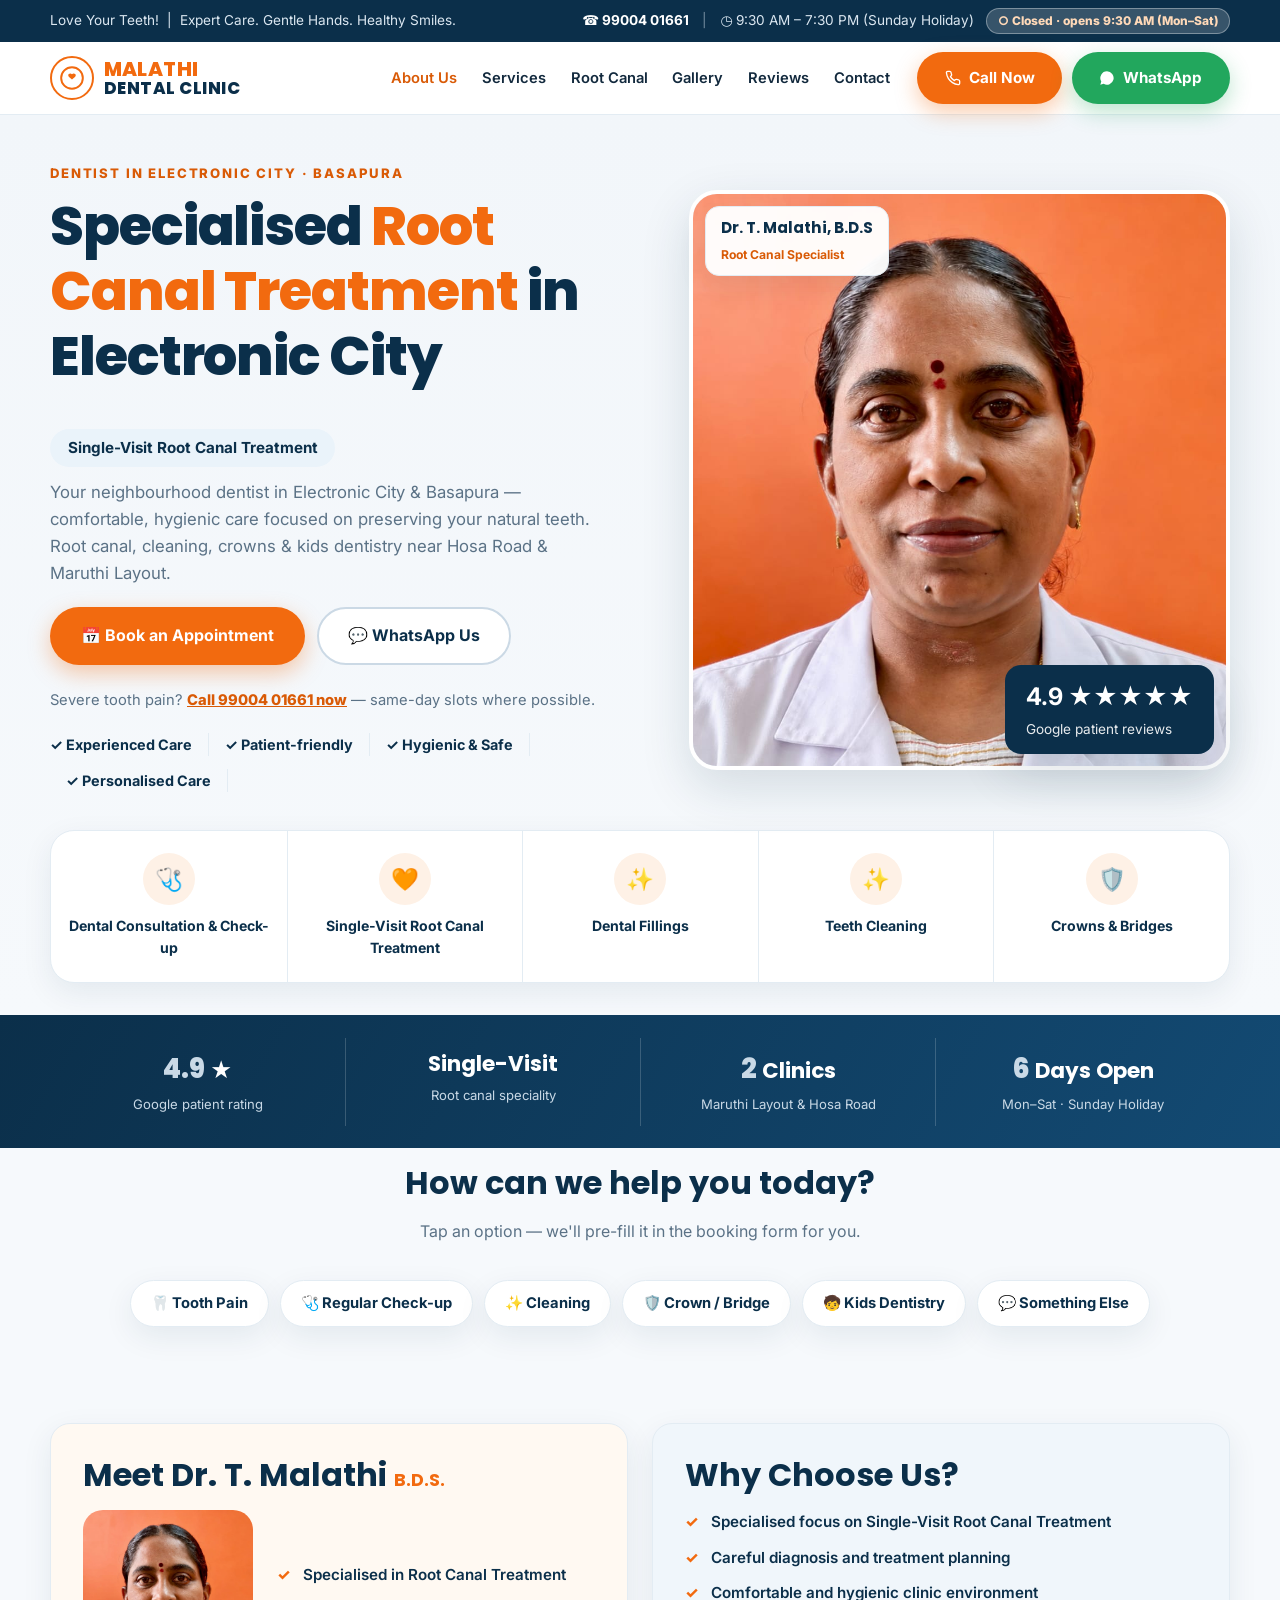
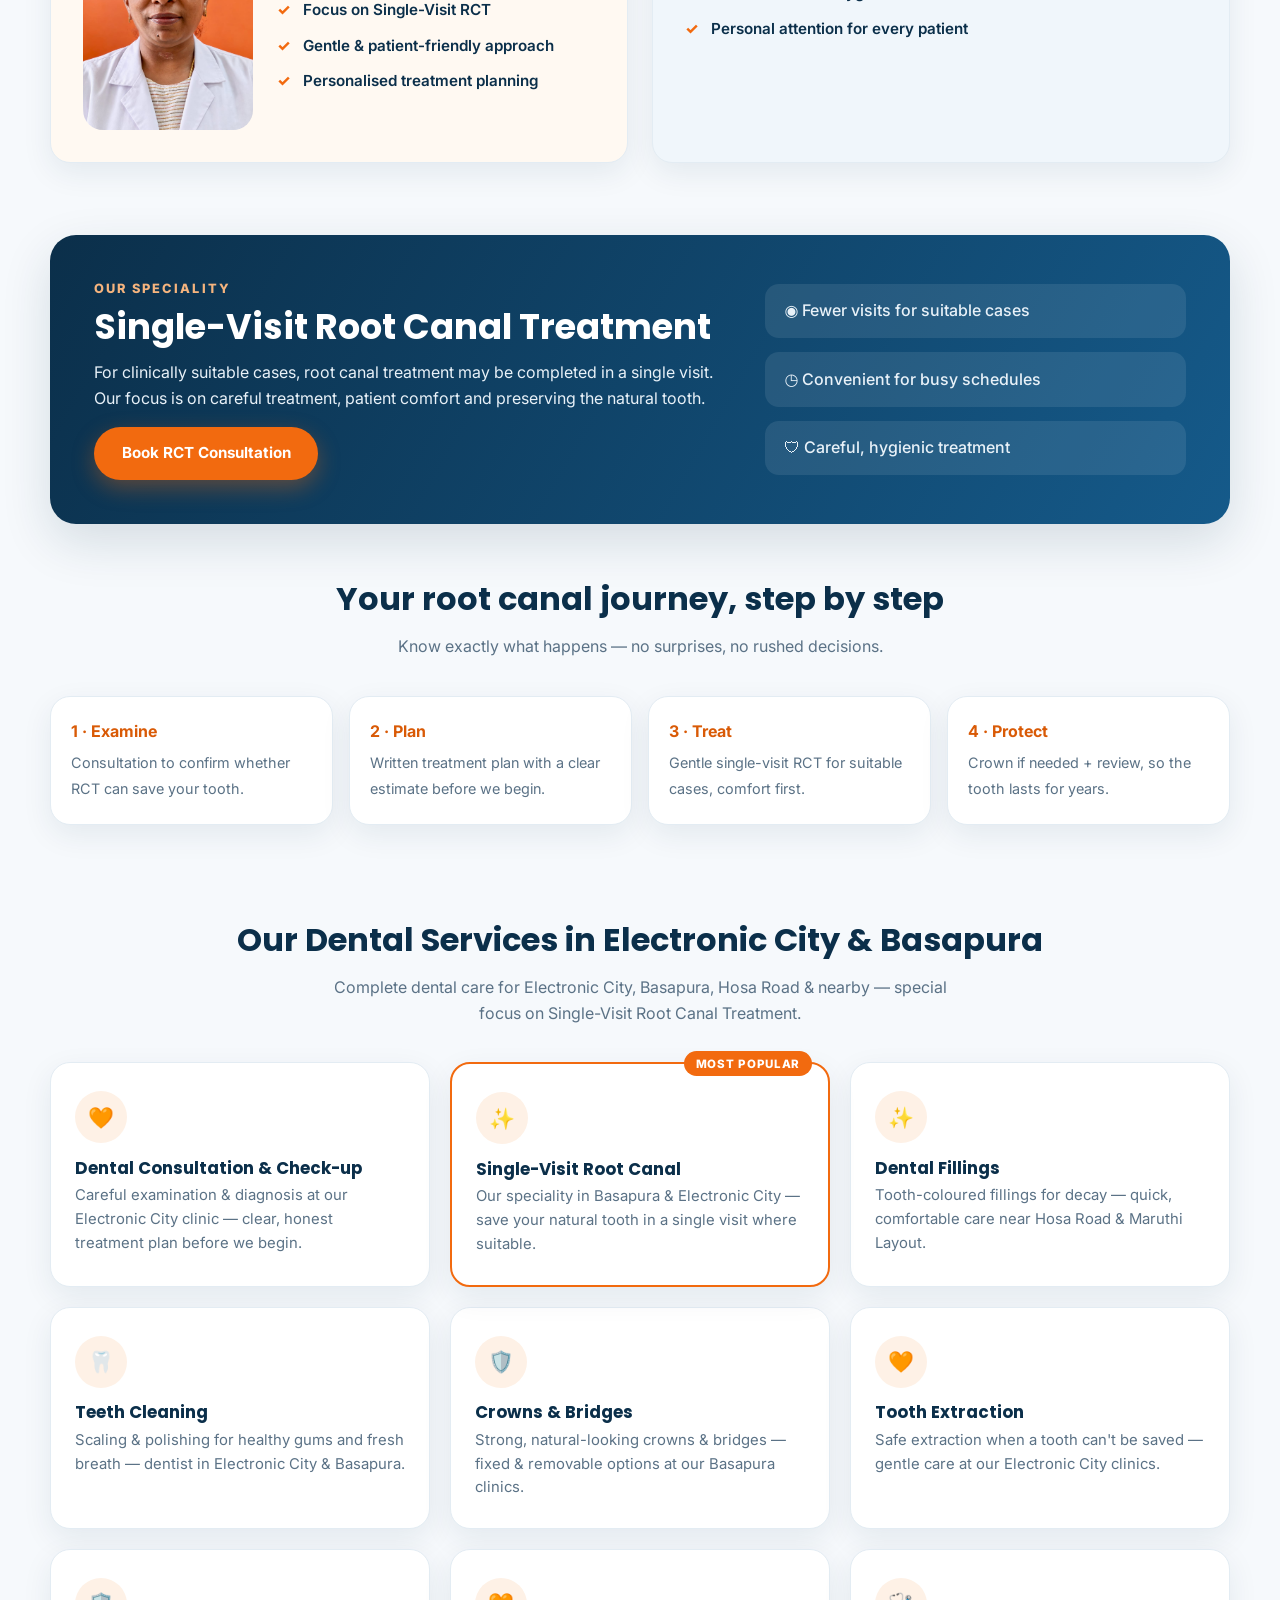
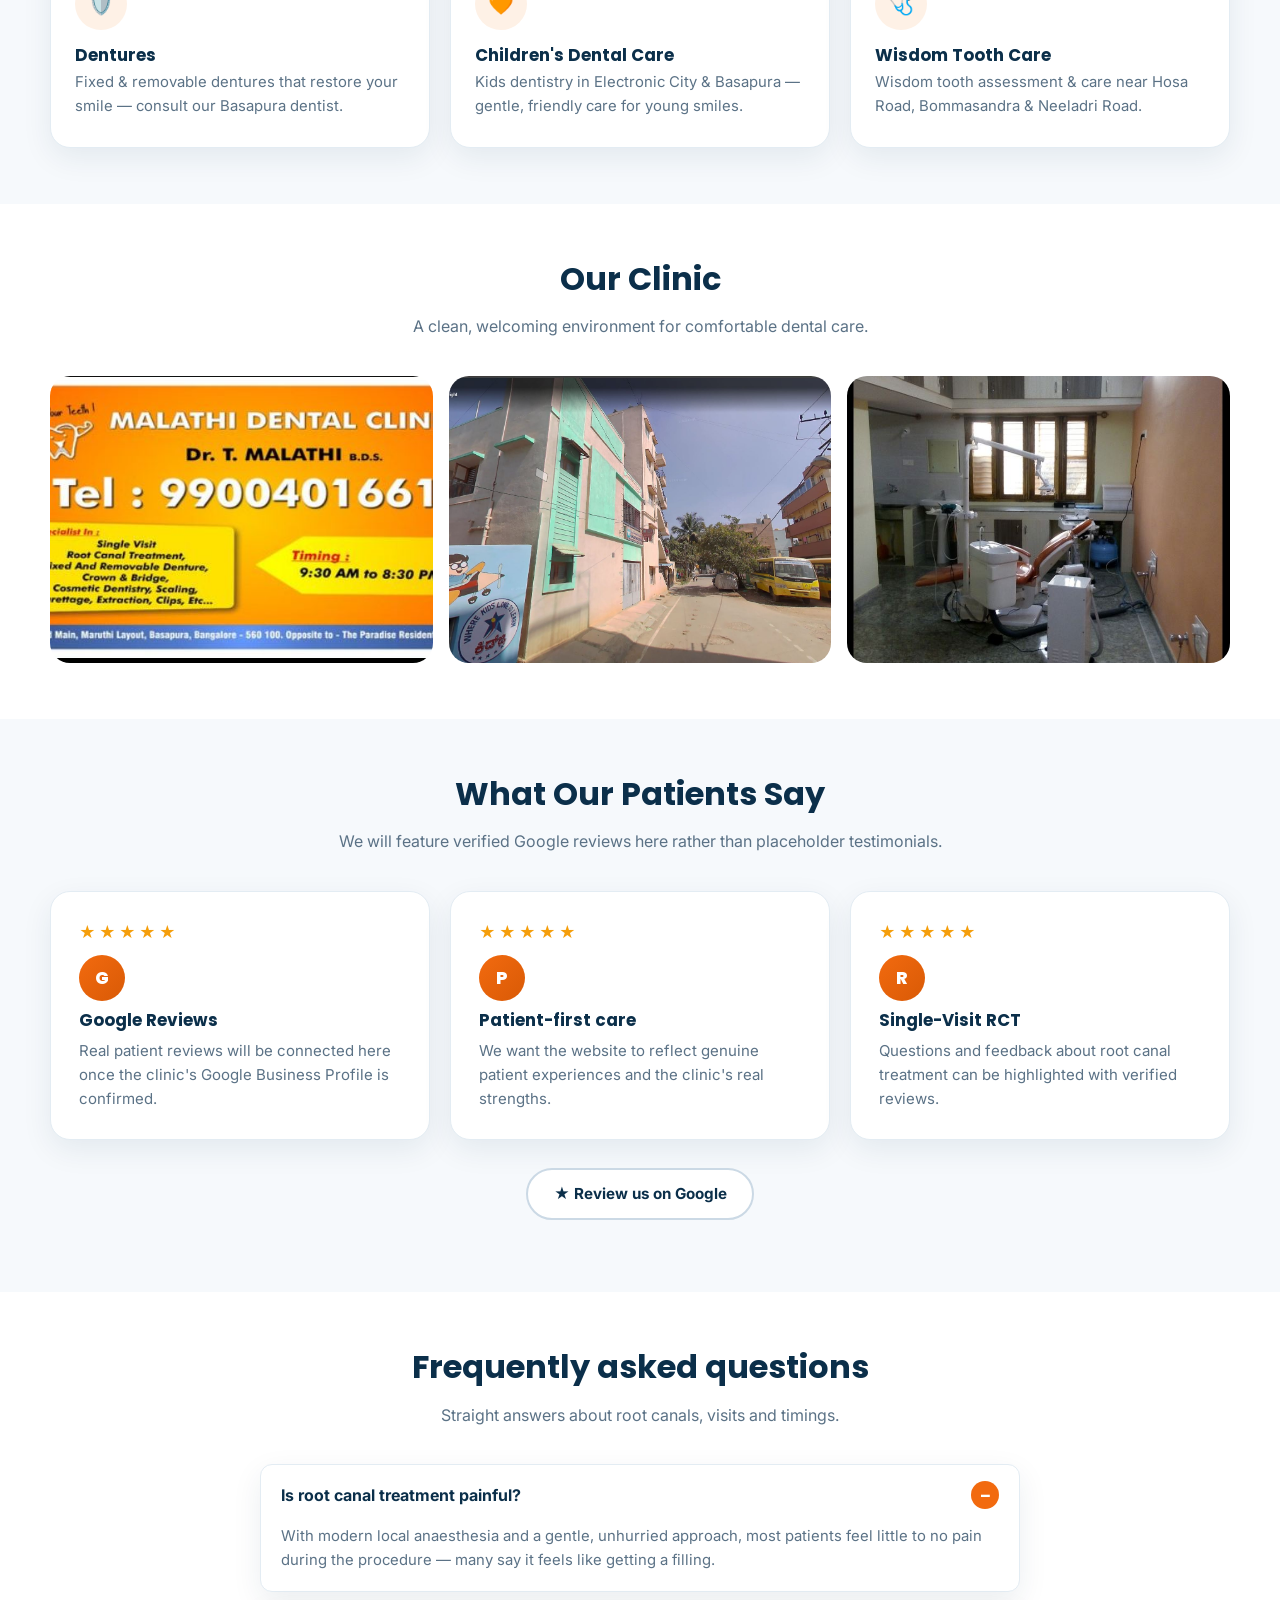
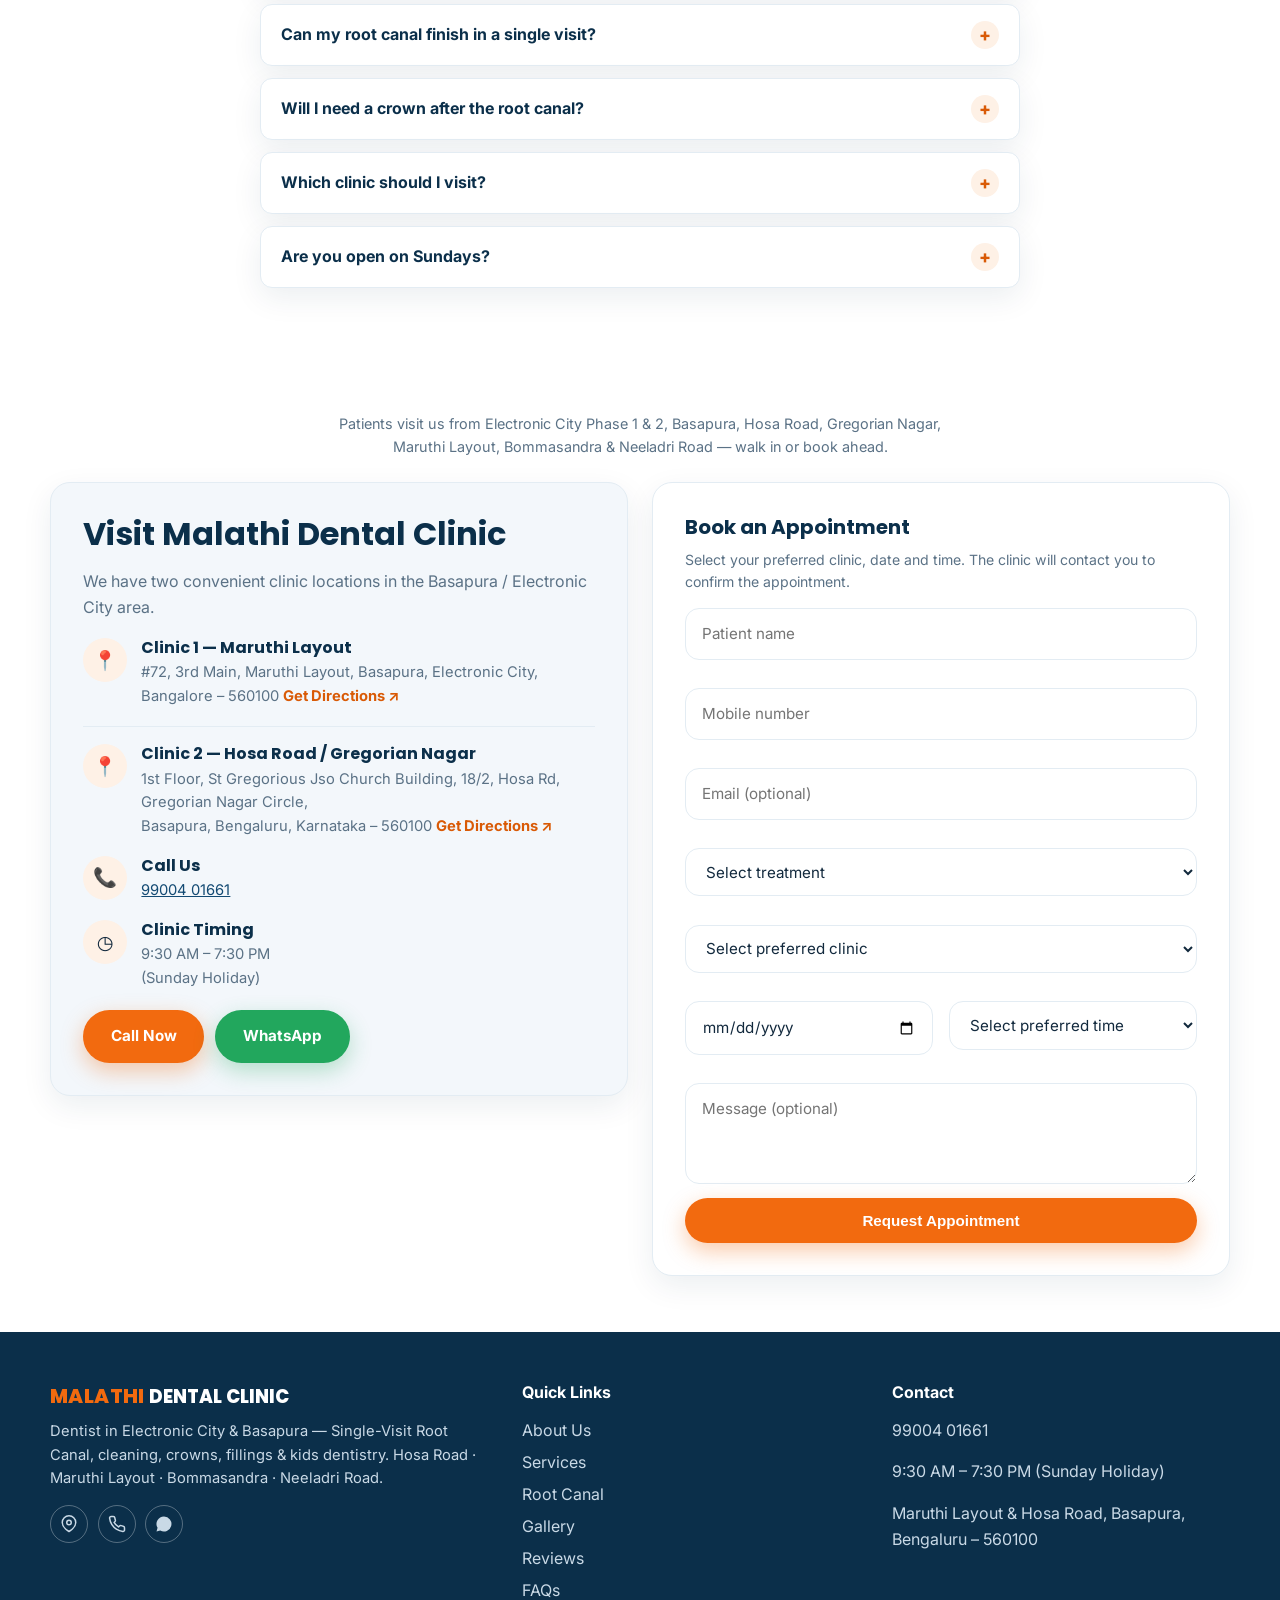
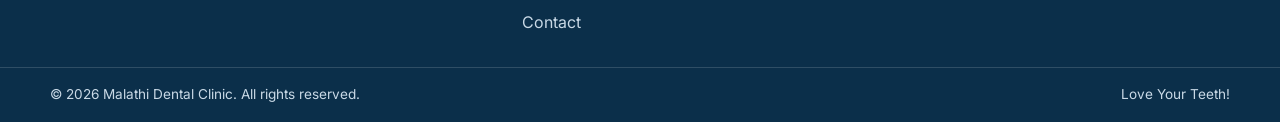
==== index.html @ 27dc2abc "Sitemap fix" ====
<!DOCTYPE html>
<html lang="en">
<head>
  <meta charset="UTF-8" />
  <meta name="viewport" content="width=device-width, initial-scale=1.0, maximum-scale=1.0, user-scalable=no" />
  <!-- ============================================================
    MALATHI DENTAL CLINIC — Electronic City / Basapura, Bengaluru
    Single-page static site. Opens directly in browser, no server.
    Phone / WhatsApp are set ONCE in script.js (top constants).
  ============================================================= -->
  <meta name="description" content="Malathi Dental Clinic — Dentist in Electronic City & Basapura, Bengaluru. Specialised Single-Visit Root Canal Treatment, teeth cleaning, crowns, fillings & kids dentistry at Maruthi Layout & Hosa Road. Call 99004 01661." />
  <meta name="theme-color" content="#0b2f4a" />
  <link rel="canonical" href="https://www.malathidental.com/" />
  <!-- Social preview (used when the link is shared on WhatsApp / Google) -->
  <meta property="og:type" content="website" />
  <meta property="og:title" content="Malathi Dental Clinic — Dentist in Electronic City, Basapura | Single-Visit Root Canal" />
  <meta property="og:description" content="Dentist in Electronic City & Basapura — Single-Visit Root Canal Treatment by Dr. T. Malathi. Teeth cleaning, crowns, fillings, kids dentistry. Call 99004 01661." />
  <meta property="og:url" content="https://www.malathidental.com/" />
  <!-- Link preview image (WhatsApp / Google): Dr. Malathi's photo -->
  <meta property="og:image" content="https://www.malathidental.com/images/doctor.jpg" />
  <meta property="og:image:width" content="962" />
  <meta property="og:image:height" content="1302" />
  <meta property="og:image:alt" content="Dr. T. Malathi, B.D.S — Malathi Dental Clinic" />
  <meta name="twitter:card" content="summary_large_image" />
  <meta name="twitter:image" content="https://www.malathidental.com/images/doctor.jpg" />
  <!-- Local SEO: helps Google show phone, hours & addresses in search -->
  <script type="application/ld+json">
  {
    "@context": "https://schema.org",
    "@type": "Dentist",
    "name": "Malathi Dental Clinic",
    "description": "Dentist in Electronic City & Basapura — Specialised Single-Visit Root Canal Treatment, teeth cleaning, crowns, fillings and kids dentistry.",
    "url": "https://www.malathidental.com/",
    "telephone": "+919900401661",
    "priceRange": "₹₹",
    "areaServed": ["Electronic City", "Basapura", "Hosa Road", "Maruthi Layout", "Gregorian Nagar", "Bommasandra", "Neeladri Road", "Electronic City Phase 1", "Electronic City Phase 2"],
    "address": [
      { "@type": "PostalAddress", "streetAddress": "#72, 3rd Main, Maruthi Layout, Basapura, Electronic City", "addressLocality": "Bangalore", "postalCode": "560100", "addressCountry": "IN" },
      { "@type": "PostalAddress", "streetAddress": "1st Floor, St Gregorious Jso Church Building, 18/2, Hosa Rd, Gregorian Nagar Circle, Basapura", "addressLocality": "Bengaluru", "postalCode": "560100", "addressCountry": "IN" }
    ],
    "openingHoursSpecification": {
      "@type": "OpeningHoursSpecification",
      "dayOfWeek": ["Monday", "Tuesday", "Wednesday", "Thursday", "Friday", "Saturday"],
      "opens": "09:30",
      "closes": "19:30"
    }
  }
  </script>
  <!-- FAQ schema: helps these answers appear in Google search results -->
  <script type="application/ld+json">
  {
    "@context": "https://schema.org",
    "@type": "FAQPage",
    "mainEntity": [
      { "@type": "Question", "name": "Is root canal treatment painful?", "acceptedAnswer": { "@type": "Answer", "text": "With modern local anaesthesia and a gentle approach, most patients report little to no pain during the procedure. The clinic focuses on comfort-first, single-visit treatment for suitable cases." } },
      { "@type": "Question", "name": "Can my root canal finish in a single visit?", "acceptedAnswer": { "@type": "Answer", "text": "For clinically suitable cases, yes. After an X-ray and examination, Dr. Malathi will confirm whether your tooth qualifies for single-visit treatment." } },
      { "@type": "Question", "name": "What are the clinic timings?", "acceptedAnswer": { "@type": "Answer", "text": "Open Monday to Saturday, 9:30 AM to 7:30 PM. Sunday is a holiday." } },
      { "@type": "Question", "name": "Which clinic should I visit?", "acceptedAnswer": { "@type": "Answer", "text": "Either location — Clinic 1 (Maruthi Layout) or Clinic 2 (Hosa Road / Gregorian Nagar), Basapura, Bengaluru. Choose your preferred clinic while booking." } }
    ]
  }
  </script>
  <title>Malathi Dental Clinic — Dentist in Electronic City, Basapura | Root Canal Specialist</title>

  <link rel="preconnect" href="https://fonts.googleapis.com" />
  <link rel="preconnect" href="https://fonts.gstatic.com" crossorigin />
  <link href="https://fonts.googleapis.com/css2?family=Inter:wght@400;500;600;700;800&family=Poppins:wght@500;600;700;800&display=swap" rel="stylesheet" />

  <link rel="stylesheet" href="styles.css" />
  <link rel="icon" href="data:image/svg+xml,%3Csvg xmlns='http://www.w3.org/2000/svg' viewBox='0 0 24 24' fill='%23f97316'%3E%3Cpath d='M12 2C7 2 4 5.5 4 10c0 3 1.5 4.5 2.5 7 .6 1.6 1 4.5 2.5 4.5 1.8 0 1-4 3-4s1.2 4 3 4c1.5 0 1.9-2.9 2.5-4.5 1-2.5 2.5-4 2.5-7 0-4.5-3-8-8-8z'/%3E%3C/svg%3E" />
</head>
<body>
  <a class="skip-link" href="#main">Skip to main content</a>

  <!-- ==================== TOP UTILITY BAR ==================== -->
  <!-- Matches screenshot: tagline left, phone + timings right -->
  <div class="topbar">
    <div class="container topbar-inner">
      <p class="topbar-left">Love Your Teeth! &nbsp;|&nbsp; Expert Care. Gentle Hands. Healthy Smiles.</p>
      <p class="topbar-right">
        <a href="tel:+919900401661" data-call-link class="topbar-link" aria-label="Call Malathi Dental Clinic">
          ☎ <span data-phone-label>99004 01661</span>
        </a>
        <span class="topbar-sep" aria-hidden="true">|</span>
        <span>◷ 9:30 AM – 7:30 PM (Sunday Holiday)</span>
        <span class="open-badge" id="open-badge" role="status">Checking hours…</span>
      </p>
    </div>
  </div>

  <!-- ==================== STICKY HEADER ==================== -->
  <header class="site-header" id="site-header">
    <div class="container header-inner">
      <a href="#home" class="logo" aria-label="Malathi Dental Clinic — Home">
        <span class="logo-icon" aria-hidden="true">
          <svg viewBox="0 0 24 24" width="26" height="26" fill="none" stroke="currentColor" stroke-width="1.8"><circle cx="12" cy="12" r="10"/><path d="M12 8.5c-1.2-1.4-3.5-.6-3.5 1 0 1.5 2.3 3 3.5 3.8 1.2-.8 3.5-2.3 3.5-3.8 0-1.6-2.3-2.4-3.5-1z" fill="currentColor" stroke="none"/></svg>
        </span>
        <span class="logo-text"><span class="logo-orange">MALATHI</span><span class="logo-navy">DENTAL CLINIC</span></span>
      </a>

      <nav class="main-nav" id="main-nav" aria-label="Primary navigation">
        <ul>
          <li><a href="#about" class="nav-link">About Us</a></li>
          <li><a href="#services" class="nav-link">Services</a></li>
          <li><a href="#root-canal" class="nav-link">Root Canal</a></li>
          <li><a href="#gallery" class="nav-link">Gallery</a></li>
          <li><a href="#reviews" class="nav-link">Reviews</a></li>
          <li><a href="#contact" class="nav-link">Contact</a></li>
        </ul>
      </nav>

      <div class="header-actions">
        <a href="tel:+919900401661" class="btn btn-call-now" data-call-link aria-label="Call the clinic now">
          <svg viewBox="0 0 24 24" width="16" height="16" fill="none" stroke="currentColor" stroke-width="2" stroke-linecap="round" stroke-linejoin="round" aria-hidden="true"><path d="M22 16.92v3a2 2 0 0 1-2.18 2 19.79 19.79 0 0 1-8.63-3.07 19.5 19.5 0 0 1-6-6 19.79 19.79 0 0 1-3.07-8.67A2 2 0 0 1 4.11 2h3a2 2 0 0 1 2 1.72c.13.96.36 1.9.7 2.81a2 2 0 0 1-.45 2.11L8.09 9.91a16 16 0 0 0 6 6l1.27-1.27a2 2 0 0 1 2.11-.45c.91.34 1.85.57 2.81.7A2 2 0 0 1 22 16.92z"/></svg>
          Call Now
        </a>
        <a href="https://wa.me/919900401661?text=Hi%2C%20I%27d%20like%20to%20book%20an%20appointment" class="btn btn-whatsapp" data-whatsapp-link target="_blank" rel="noopener" aria-label="Chat on WhatsApp">
          <svg viewBox="0 0 24 24" width="16" height="16" fill="currentColor" aria-hidden="true"><path d="M12 2a10 10 0 0 0-8.6 15.1L2 22l5-1.3A10 10 0 1 0 12 2z"/></svg>
          WhatsApp
        </a>
        <button class="nav-toggle" id="nav-toggle" aria-label="Open menu" aria-expanded="false" aria-controls="main-nav">
          <span></span><span></span><span></span>
        </button>
      </div>
    </div>
  </header>

  <main id="main">
    <!-- HERO ==================== -->
    <section class="hero" id="home" aria-label="Malathi Dental Clinic introduction">
      <div class="container hero-grid">
        <div class="hero-copy">
          <p class="eyebrow">DENTIST IN ELECTRONIC CITY · BASAPURA</p>
          <h1>Specialised <span class="hl-orange">Root Canal Treatment</span> in Electronic City</h1>
          <p class="pill">Single-Visit Root Canal Treatment</p>
          <p class="lead">Your neighbourhood dentist in Electronic City & Basapura — comfortable, hygienic care focused on preserving your natural teeth. Root canal, cleaning, crowns & kids dentistry near Hosa Road & Maruthi Layout.</p>
          <div class="hero-cta">
            <a href="#contact" class="btn btn-primary btn-lg">📅 Book an Appointment</a>
            <a href="https://wa.me/919900401661?text=Hi%2C%20I%27d%20like%20to%20book%20an%20appointment" class="btn btn-outline btn-lg" data-whatsapp-link target="_blank" rel="noopener">💬 WhatsApp Us</a>
          </div>
          <p class="urgent-call">Severe tooth pain? <a href="tel:+919900401661" data-call-link>Call <span data-phone-label>99004 01661</span> now</a> — same-day slots where possible.</p>
          <ul class="hero-trust" aria-label="Clinic highlights">
            <li>✓ Experienced Care</li>
            <li>✓ Patient-friendly</li>
            <li>✓ Hygienic &amp; Safe</li>
            <li>✓ Personalised Care</li>
          </ul>
        </div>
        <div class="hero-media">
          <!-- DOCTOR PHOTO: save the photo as images/doctor.jpg (exact name).
               If the file is missing, the clinic board graphic loads instead,
               so the page never shows a broken image. -->
          <img class="doctor-photo" src="images/doctor.jpg" onerror="this.onerror=null;this.src='images/hero-board.svg'" alt="Dr. T. Malathi, B.D.S — Root Canal Specialist at Malathi Dental Clinic" width="640" height="800" loading="eager" fetchpriority="high" />
          <div class="doctor-badge"><strong>Dr. T. Malathi, B.D.S</strong><span>Root Canal Specialist</span></div>
          <div class="rating-badge" aria-label="Rated 4.9 out of 5 from Google patient reviews">
            <strong>4.9 ★★★★★</strong><span>Google patient reviews</span>
          </div>
        </div>
      </div>

      <!-- Quick services strip (5 items, as in screenshot) -->
      <div class="container">
        <div class="mini-services" role="list" aria-label="Key treatments">
          <div role="listitem"><span class="mini-icon" aria-hidden="true">🩺</span><span>Dental Consultation &amp; Check-up</span></div>
          <div role="listitem"><span class="mini-icon" aria-hidden="true">🧡</span><span>Single-Visit Root Canal Treatment</span></div>
          <div role="listitem"><span class="mini-icon" aria-hidden="true">✨</span><span>Dental Fillings</span></div>
          <div role="listitem"><span class="mini-icon" aria-hidden="true">✨</span><span>Teeth Cleaning</span></div>
          <div role="listitem"><span class="mini-icon" aria-hidden="true">🛡️</span><span>Crowns &amp; Bridges</span></div>
        </div>
      </div>
    </section>

    <!-- ==================== TRUST BAND (key facts at a glance) ==================== -->
    <section class="stats-band" aria-label="Clinic facts">
      <div class="container stats-band-inner">
        <div><strong><span data-count="4.9" data-decimals="1">4.9</span> ★</strong><span>Google patient rating</span></div>
        <div><strong>Single-Visit</strong><span>Root canal speciality</span></div>
        <div><strong><span data-count="2">2</span> Clinics</strong><span>Maruthi Layout &amp; Hosa Road</span></div>
        <div><strong><span data-count="6">6</span> Days Open</strong><span>Mon–Sat · Sunday Holiday</span></div>
      </div>
    </section>

    <!-- ==================== SYMPTOM PICKER (tap → pre-fills booking form) ==================== -->
    <section class="section section-tight" id="help" aria-labelledby="help-title">
      <div class="container">
        <h2 id="help-title" class="center">How can we help you today?</h2>
        <p class="section-sub center">Tap an option — we'll pre-fill it in the booking form for you.</p>
        <div class="chip-row" role="list">
          <a role="listitem" class="chip" href="#contact" data-treatment="Single-Visit Root Canal Treatment">🦷 Tooth Pain</a>
          <a role="listitem" class="chip" href="#contact" data-treatment="Dental Consultation & Check-up">🩺 Regular Check-up</a>
          <a role="listitem" class="chip" href="#contact" data-treatment="Teeth Cleaning">✨ Cleaning</a>
          <a role="listitem" class="chip" href="#contact" data-treatment="Crowns & Bridges">🛡️ Crown / Bridge</a>
          <a role="listitem" class="chip" href="#contact" data-treatment="Children's Dental Care">🧒 Kids Dentistry</a>
          <a role="listitem" class="chip" href="#contact" data-treatment="Other / Not sure">💬 Something Else</a>
        </div>
      </div>
    </section>

    <!-- ==================== ABOUT: Doctor + Why choose us ==================== -->
    <section class="section" id="about" aria-labelledby="about-title">
      <div class="container about-grid">
        <article class="card cream-card" aria-labelledby="about-title">
          <h2 id="about-title">Meet Dr. T. Malathi <span class="degree">B.D.S.</span></h2>
          <div class="doctor-row">
            <img class="doctor-thumb" src="images/doctor.jpg" onerror="this.onerror=null;this.src='images/interior.svg'" alt="Dr. T. Malathi, B.D.S" width="340" height="440" loading="lazy" />
            <ul class="tick-list">
              <li>Specialised in Root Canal Treatment</li>
              <li>Focus on Single-Visit RCT</li>
              <li>Gentle &amp; patient-friendly approach</li>
              <li>Personalised treatment planning</li>
            </ul>
          </div>
        </article>
        <article class="card blue-card" aria-labelledby="why-title">
          <h2 id="why-title">Why Choose Us?</h2>
          <ul class="tick-list">
            <li>Specialised focus on Single-Visit Root Canal Treatment</li>
            <li>Careful diagnosis and treatment planning</li>
            <li>Comfortable and hygienic clinic environment</li>
            <li>Personal attention for every patient</li>
          </ul>
        </article>
      </div>
    </section>

    <!-- ==================== SPECIALITY: Single-visit RCT ==================== -->
    <section class="section section-tight" id="root-canal" aria-labelledby="rct-title">
      <div class="container">
        <div class="speciality-banner">
          <div>
            <p class="eyebrow-light">OUR SPECIALITY</p>
            <h2 id="rct-title">Single-Visit Root Canal Treatment</h2>
            <p>For clinically suitable cases, root canal treatment may be completed in a single visit. Our focus is on careful treatment, patient comfort and preserving the natural tooth.</p>
            <a href="#contact" class="btn btn-primary">Book RCT Consultation</a>
          </div>
          <ul class="rct-points">
            <li>◉ Fewer visits for suitable cases</li>
            <li>◷ Convenient for busy schedules</li>
            <li>🛡 Careful, hygienic treatment</li>
          </ul>
        </div>
      </div>
    </section>

    <!-- ==================== RCT JOURNEY (what to expect) ==================== -->
    <section class="section section-tight" id="journey" aria-labelledby="journey-title">
      <div class="container">
        <h2 id="journey-title" class="center">Your root canal journey, step by step</h2>
        <p class="section-sub center">Know exactly what happens — no surprises, no rushed decisions.</p>
        <ol class="steps">
          <li><strong>1 · Examine</strong><span>Consultation to confirm whether RCT can save your tooth.</span></li>
          <li><strong>2 · Plan</strong><span>Written treatment plan with a clear estimate before we begin.</span></li>
          <li><strong>3 · Treat</strong><span>Gentle single-visit RCT for suitable cases, comfort first.</span></li>
          <li><strong>4 · Protect</strong><span>Crown if needed + review, so the tooth lasts for years.</span></li>
        </ol>
      </div>
    </section>

    <!-- ==================== SERVICES ==================== -->
    <section class="section" id="services" aria-labelledby="services-title">
      <div class="container">
        <h2 id="services-title" class="center">Our Dental Services in Electronic City & Basapura</h2>
        <p class="section-sub center">Complete dental care for Electronic City, Basapura, Hosa Road & nearby — special focus on Single-Visit Root Canal Treatment.</p>
        <div class="services-grid">
          <article class="card service-card"><div class="icon-badge" aria-hidden="true">🧡</div><h3>Dental Consultation &amp; Check-up</h3><p>Careful examination &amp; diagnosis at our Electronic City clinic — clear, honest treatment plan before we begin.</p></article>
          <article class="card service-card popular"><span class="popular-tag" aria-hidden="true">Most popular</span><div class="icon-badge" aria-hidden="true">✨</div><h3>Single-Visit Root Canal</h3><p>Our speciality in Basapura &amp; Electronic City — save your natural tooth in a single visit where suitable.</p></article>
          <article class="card service-card"><div class="icon-badge" aria-hidden="true">✨</div><h3>Dental Fillings</h3><p>Tooth-coloured fillings for decay — quick, comfortable care near Hosa Road & Maruthi Layout.</p></article>
          <article class="card service-card"><div class="icon-badge" aria-hidden="true">🦷</div><h3>Teeth Cleaning</h3><p>Scaling &amp; polishing for healthy gums and fresh breath — dentist in Electronic City & Basapura.</p></article>
          <article class="card service-card"><div class="icon-badge" aria-hidden="true">🛡️</div><h3>Crowns &amp; Bridges</h3><p>Strong, natural-looking crowns &amp; bridges — fixed &amp; removable options at our Basapura clinics.</p></article>
          <article class="card service-card"><div class="icon-badge" aria-hidden="true">🧡</div><h3>Tooth Extraction</h3><p>Safe extraction when a tooth can't be saved — gentle care at our Electronic City clinics.</p></article>
          <article class="card service-card"><div class="icon-badge" aria-hidden="true">🛡️</div><h3>Dentures</h3><p>Fixed &amp; removable dentures that restore your smile — consult our Basapura dentist.</p></article>
          <article class="card service-card"><div class="icon-badge" aria-hidden="true">🧡</div><h3>Children's Dental Care</h3><p>Kids dentistry in Electronic City & Basapura — gentle, friendly care for young smiles.</p></article>
          <article class="card service-card"><div class="icon-badge" aria-hidden="true">🩺</div><h3>Wisdom Tooth Care</h3><p>Wisdom tooth assessment &amp; care near Hosa Road, Bommasandra &amp; Neeladri Road.</p></article>
        </div>
      </div>
    </section>

    <!-- ==================== GALLERY ==================== -->
    <section class="section section-alt" id="gallery" aria-labelledby="gallery-title">
      <div class="container">
        <h2 id="gallery-title" class="center">Our Clinic</h2>
        <p class="section-sub center">A clean, welcoming environment for comfortable dental care.</p>
        <div class="gallery-grid">
          <!-- REAL PHOTOS (3): images/clinic-nameboard.jpg, clinic-building.jpg,
               clinic-treatment.jpg. Each has an SVG fallback. -->
          <img src="images/clinic-nameboard.jpg" onerror="this.onerror=null;this.src='images/gallery-nameboard.svg'" alt="Malathi Dental Clinic name board with phone number and timings" loading="lazy" width="800" height="600" />
          <img src="images/clinic-building.jpg" onerror="this.onerror=null;this.src='images/gallery-building.svg'" alt="Street view near Malathi Dental Clinic, Basapura" loading="lazy" width="800" height="600" />
          <img src="images/clinic-treatment.jpg" onerror="this.onerror=null;this.src='images/gallery-treatment.svg'" alt="Dental chair and treatment room at Malathi Dental Clinic" loading="lazy" width="800" height="600" />
        </div>
      </div>
    </section>

    <!-- ==================== REVIEWS ==================== -->
    <section class="section" id="reviews" aria-labelledby="reviews-title">
      <div class="container">
        <h2 id="reviews-title" class="center">What Our Patients Say</h2>
        <p class="section-sub center">We will feature verified Google reviews here rather than placeholder testimonials.</p>
        <div class="reviews-grid">
          <article class="card review-card">
            <div class="stars" role="img" aria-label="Rated 5 out of 5 stars">★★★★★</div>
            <span class="avatar" aria-hidden="true">G</span>
            <h3>Google Reviews</h3>
            <p>Real patient reviews will be connected here once the clinic's Google Business Profile is confirmed.</p>
          </article>
          <article class="card review-card">
            <div class="stars" role="img" aria-label="Rated 5 out of 5 stars">★★★★★</div>
            <span class="avatar" aria-hidden="true">P</span>
            <h3>Patient-first care</h3>
            <p>We want the website to reflect genuine patient experiences and the clinic's real strengths.</p>
          </article>
          <article class="card review-card">
            <div class="stars" role="img" aria-label="Rated 5 out of 5 stars">★★★★★</div>
            <span class="avatar" aria-hidden="true">R</span>
            <h3>Single-Visit RCT</h3>
            <p>Questions and feedback about root canal treatment can be highlighted with verified reviews.</p>
          </article>
        </div>
        <!-- TO ADD REAL REVIEWS: paste verified Google review text into the cards above. -->
        <p class="center review-cta"><a class="btn btn-outline" href="https://www.google.com/maps/search/?api=1&query=Malathi+Dental+Clinic+Basapura+Bengaluru" target="_blank" rel="noopener">★ Review us on Google</a></p>
        <!-- TO LINK DIRECTLY: replace the href above with your Google Business review link once confirmed. -->
      </div>
    </section>

    <!-- ==================== FAQ ==================== -->
    <section class="section section-alt" id="faq" aria-labelledby="faq-title">
      <div class="container faq-wrap">
        <h2 id="faq-title" class="center">Frequently asked questions</h2>
        <p class="section-sub center">Straight answers about root canals, visits and timings.</p>
        <details class="faq" open>
          <summary>Is root canal treatment painful?</summary>
          <p>With modern local anaesthesia and a gentle, unhurried approach, most patients feel little to no pain during the procedure — many say it feels like getting a filling.</p>
        </details>
        <details class="faq">
          <summary>Can my root canal finish in a single visit?</summary>
          <p>For clinically suitable cases, yes. After an X-ray and examination, Dr. Malathi will confirm whether your tooth qualifies — the focus is always on doing what's right for the tooth, not rushing.</p>
        </details>
        <details class="faq">
          <summary>Will I need a crown after the root canal?</summary>
          <p>Often, yes — a crown protects a root-canal-treated tooth and helps it last for years. Your plan will spell this out clearly upfront.</p>
        </details>
        <details class="faq">
          <summary>Which clinic should I visit?</summary>
          <p>Whichever is closer — Clinic 1 (Maruthi Layout) or Clinic 2 (Hosa Road / Gregorian Nagar). Just pick your preference in the booking form.</p>
        </details>
        <details class="faq">
          <summary>Are you open on Sundays?</summary>
          <p>No — Sunday is a holiday. We're open Monday to Saturday, 9:30 AM to 7:30 PM. For Sunday tooth emergencies, WhatsApp us and we'll guide you.</p>
        </details>
      </div>
    </section>

    <!-- ==================== CONTACT + BOOKING ==================== -->
    <section class="section section-alt" id="contact" aria-labelledby="contact-title">
      <div class="container">
        <p class="section-sub center areas-note">Patients visit us from Electronic City Phase 1 &amp; 2, Basapura, Hosa Road, Gregorian Nagar, Maruthi Layout, Bommasandra &amp; Neeladri Road — walk in or book ahead.</p>
      </div>
      <div class="container contact-grid">
        <div class="card visit-card">
          <h2 id="contact-title">Visit Malathi Dental Clinic</h2>
          <p class="muted">We have two convenient clinic locations in the Basapura / Electronic City area.</p>

          <div class="location">
            <span class="loc-icon" aria-hidden="true">📍</span>
            <div>
              <h3>Clinic 1 — Maruthi Layout</h3>
              <p>#72, 3rd Main, Maruthi Layout, Basapura, Electronic City,<br />Bangalore – 560100
                <a class="dir-link" href="https://maps.app.goo.gl/bAeRicWusXkCPvhN8?g_st=aw" target="_blank" rel="noopener">Get Directions ↗</a>
              </p>
            </div>
          </div>
          <hr />
          <div class="location">
            <span class="loc-icon" aria-hidden="true">📍</span>
            <div>
              <h3>Clinic 2 — Hosa Road / Gregorian Nagar</h3>
              <p>1st Floor, St Gregorious Jso Church Building, 18/2, Hosa Rd, Gregorian Nagar Circle,<br />Basapura, Bengaluru, Karnataka – 560100
                <a class="dir-link" href="https://www.google.com/maps/search/?api=1&query=St+Gregorious+Jso+Church+Building+Hosa+Road+Basapura+Bengaluru+560100" target="_blank" rel="noopener">Get Directions ↗</a>
              </p>
            </div>
          </div>

          <div class="contact-line"><span class="loc-icon" aria-hidden="true">📞</span><div><h3>Call Us</h3><p><a href="tel:+919900401661" data-call-link><span data-phone-label>99004 01661</span></a></p></div></div>
          <div class="contact-line"><span class="loc-icon" aria-hidden="true">◷</span><div><h3>Clinic Timing</h3><p>9:30 AM – 7:30 PM<br />(Sunday Holiday)</p></div></div>

          <div class="inline-cta">
            <a href="tel:+919900401661" class="btn btn-primary" data-call-link>Call Now</a>
            <a href="https://wa.me/919900401661?text=Hi%2C%20I%27d%20like%20to%20book%20an%20appointment" class="btn btn-whatsapp" data-whatsapp-link target="_blank" rel="noopener">WhatsApp</a>
          </div>
        </div>

        <form id="booking-form" class="card form-card" novalidate aria-describedby="form-note">
          <h3>Book an Appointment</h3>
          <p id="form-note" class="form-note">Select your preferred clinic, date and time. The clinic will contact you to confirm the appointment.</p>

          <div class="form-group">
            <label class="sr-only" for="f-name">Patient name</label>
            <input type="text" id="f-name" name="name" placeholder="Patient name" autocomplete="name" required />
            <small class="error" aria-live="polite"></small>
          </div>
          <div class="form-group">
            <label class="sr-only" for="f-phone">Mobile number</label>
            <input type="tel" id="f-phone" name="phone" placeholder="Mobile number" autocomplete="tel" inputmode="tel" required />
            <small class="error" aria-live="polite"></small>
          </div>
          <div class="form-group">
            <label class="sr-only" for="f-email">Email (optional)</label>
            <input type="email" id="f-email" name="email" placeholder="Email (optional)" autocomplete="email" />
            <small class="error" aria-live="polite"></small>
          </div>
          <div class="form-group">
            <label class="sr-only" for="f-service">Select treatment</label>
            <select id="f-service" name="service" required>
              <option value="">Select treatment</option>
              <option>Dental Consultation &amp; Check-up</option>
              <option>Single-Visit Root Canal Treatment</option>
              <option>Dental Fillings</option>
              <option>Teeth Cleaning</option>
              <option>Crowns &amp; Bridges</option>
              <option>Tooth Extraction</option>
              <option>Dentures</option>
              <option>Children's Dental Care</option>
              <option>Wisdom Tooth Care</option>
              <option>Other / Not sure</option>
            </select>
            <small class="error" aria-live="polite"></small>
          </div>
          <div class="form-group">
            <label class="sr-only" for="f-clinic">Select preferred clinic</label>
            <select id="f-clinic" name="clinic" required>
              <option value="">Select preferred clinic</option>
              <option>Clinic 1 — Maruthi Layout</option>
              <option>Clinic 2 — Hosa Road / Gregorian Nagar</option>
            </select>
            <small class="error" aria-live="polite"></small>
          </div>
          <div class="form-row">
            <div class="form-group">
              <label class="sr-only" for="f-date">Preferred date</label>
              <input type="date" id="f-date" name="date" required />
              <small class="error" aria-live="polite"></small>
            </div>
            <div class="form-group">
              <label class="sr-only" for="f-time">Preferred time</label>
              <select id="f-time" name="time" required>
                <option value="">Select preferred time</option>
                <option>Morning (9:30 AM – 12 PM)</option>
                <option>Afternoon (12 – 4 PM)</option>
                <option>Evening (4 – 7:30 PM)</option>
              </select>
              <small class="error" aria-live="polite"></small>
            </div>
          </div>
          <div class="form-group">
            <label class="sr-only" for="f-msg">Message (optional)</label>
            <textarea id="f-msg" name="message" rows="3" placeholder="Message (optional)"></textarea>
          </div>

          <button type="submit" class="btn btn-primary btn-block">Request Appointment</button>

          <div id="form-success" class="form-success" role="status" hidden>
            <div class="success-icon" aria-hidden="true">✓</div>
            <h4>Thank you, <span id="success-name">friend</span>!</h4>
            <p>Your request for <strong id="success-slot">your slot</strong> has been received. The clinic will call / WhatsApp you to confirm.</p>
            <p class="success-wa-fallback">WhatsApp didn't open? <a id="success-whatsapp" href="#" target="_blank" rel="noopener">Tap here to send it</a></p>
            <button type="button" class="btn btn-outline btn-sm" id="form-reset">Book another appointment</button>
          </div>
        </form>
      </div>
    </section>
  </main>

  <!-- ==================== FOOTER ==================== -->
  <footer class="site-footer">
    <div class="container footer-grid">
      <div>
        <p class="footer-logo"><span class="logo-orange">MALATHI</span> DENTAL CLINIC</p>
        <p class="footer-tag">Dentist in Electronic City & Basapura — Single-Visit Root Canal, cleaning, crowns, fillings & kids dentistry. Hosa Road · Maruthi Layout · Bommasandra · Neeladri Road.</p>
        <div class="social-row">
          <a href="https://www.google.com/maps/search/?api=1&query=Malathi+Dental+Clinic+Maruthi+Layout+Basapura+Bengaluru" target="_blank" rel="noopener" aria-label="Malathi Dental Clinic on Google Maps" class="social-btn"><svg viewBox="0 0 24 24" width="18" height="18" fill="none" stroke="currentColor" stroke-width="2" stroke-linecap="round" stroke-linejoin="round"><path d="M21 10c0 7-9 12-9 12s-9-5-9-12a9 9 0 0 1 18 0z"/><circle cx="12" cy="10" r="3"/></svg></a>
          <a href="tel:+919900401661" data-call-link aria-label="Call Malathi Dental Clinic" class="social-btn"><svg viewBox="0 0 24 24" width="18" height="18" fill="none" stroke="currentColor" stroke-width="2" stroke-linecap="round" stroke-linejoin="round"><path d="M22 16.92v3a2 2 0 0 1-2.18 2 19.79 19.79 0 0 1-8.63-3.07 19.5 19.5 0 0 1-6-6 19.79 19.79 0 0 1-3.07-8.67A2 2 0 0 1 4.11 2h3a2 2 0 0 1 2 1.72c.13.96.36 1.9.7 2.81a2 2 0 0 1-.45 2.11L8.09 9.91a16 16 0 0 0 6 6l1.27-1.27a2 2 0 0 1 2.11-.45c.91.34 1.85.57 2.81.7A2 2 0 0 1 22 16.92z"/></svg></a>
          <a href="https://wa.me/919900401661?text=Hi%2C%20I%27d%20like%20to%20book%20an%20appointment" data-whatsapp-link target="_blank" rel="noopener" aria-label="Chat with Malathi Dental Clinic on WhatsApp" class="social-btn"><svg viewBox="0 0 24 24" width="18" height="18" fill="currentColor" aria-hidden="true"><path d="M12 2a10 10 0 0 0-8.6 15.1L2 22l5-1.3A10 10 0 1 0 12 2z"/></svg></a>
        </div>
        <!-- When real Instagram/Facebook pages exist, add them here. -->
      </div>
      <nav aria-label="Footer quick links">
        <p class="footer-head">Quick Links</p>
        <ul class="footer-links">
          <li><a href="#about">About Us</a></li>
          <li><a href="#services">Services</a></li>
          <li><a href="#root-canal">Root Canal</a></li>
          <li><a href="#gallery">Gallery</a></li>
          <li><a href="#reviews">Reviews</a></li>
          <li><a href="#faq">FAQs</a></li>
          <li><a href="#contact">Contact</a></li>
        </ul>
      </nav>
      <div>
        <p class="footer-head">Contact</p>
        <p><a href="tel:+919900401661" data-call-link><span data-phone-label>99004 01661</span></a></p>
        <p>9:30 AM – 7:30 PM (Sunday Holiday)</p>
        <p>Maruthi Layout &amp; Hosa Road, Basapura, Bengaluru – 560100</p>
      </div>
    </div>
    <div class="footer-bottom">
      <div class="container footer-bottom-inner">
        <p>© <span id="year">2026</span> Malathi Dental Clinic. All rights reserved.</p>
        <p>Love Your Teeth!</p>
      </div>
    </div>
  </footer>

  <!-- ============ STICKY MOBILE ACTION BAR ============ -->
  <!-- Clove-style: always-reachable Call / WhatsApp / Book on phones.
       Auto-hides while the booking form is on screen (see script.js). -->
  <nav class="mobile-bar" id="mobile-bar" aria-label="Quick actions">
    <a href="tel:+919900401661" data-call-link>📞 <span>Call</span></a>
    <a href="https://wa.me/919900401661?text=Hi%2C%20I%27d%20like%20to%20book%20an%20appointment" data-whatsapp-link target="_blank" rel="noopener">💬 <span>WhatsApp</span></a>
    <a href="#contact" class="primary">📅 <span>Book Visit</span></a>
  </nav>

  <!-- ============ FLOATING CALL + WHATSAPP BUTTONS ============ -->
  <div class="fab-stack" id="fab-stack" aria-label="Quick contact buttons">
    <a href="tel:+919900401661" class="fab fab-call" data-call-link aria-label="Call the clinic now">
      <svg viewBox="0 0 24 24" width="22" height="22" fill="none" stroke="currentColor" stroke-width="2" stroke-linecap="round" stroke-linejoin="round" aria-hidden="true"><path d="M22 16.92v3a2 2 0 0 1-2.18 2 19.79 19.79 0 0 1-8.63-3.07 19.5 19.5 0 0 1-6-6 19.79 19.79 0 0 1-3.07-8.67A2 2 0 0 1 4.11 2h3a2 2 0 0 1 2 1.72c.13.96.36 1.9.7 2.81a2 2 0 0 1-.45 2.11L8.09 9.91a16 16 0 0 0 6 6l1.27-1.27a2 2 0 0 1 2.11-.45c.91.34 1.85.57 2.81.7A2 2 0 0 1 22 16.92z"/></svg>
    </a>
    <a href="https://wa.me/919900401661?text=Hi%2C%20I%27d%20like%20to%20book%20an%20appointment" class="fab fab-wa" data-whatsapp-link aria-label="Chat with the clinic on WhatsApp" target="_blank" rel="noopener">
      <svg viewBox="0 0 24 24" width="24" height="24" fill="currentColor" aria-hidden="true"><path d="M12 2a10 10 0 0 0-8.6 15.1L2 22l5-1.3A10 10 0 1 0 12 2zm0 18.2a8.2 8.2 0 0 1-4.2-1.1l-.3-.2-3 .8.8-2.9-.2-.3A8.2 8.2 0 1 1 12 20.2zm4.6-6.1c-.3-.1-1.5-.7-1.7-.8-.2-.1-.4-.1-.6.1l-.8 1c-.1.2-.3.2-.5.1a6.7 6.7 0 0 1-3.3-2.9c-.3-.4 0-.5.1-.7l.4-.5c.1-.2.1-.3 0-.5L9.4 8c-.2-.5-.4-.4-.6-.4h-.5c-.2 0-.5.2-.7.6-.2.5-.9 2.1-.9 4.3a7.4 7.4 0 0 0 1.6 3.9 8.3 8.3 0 0 0 5.7 3.2c.8.3 1.4.3 1.9.1.6-.1 1.5-.6 1.7-1.2.2-.6.2-1.1.1-1.2 0-.1-.2-.1-.5-.2z"/></svg>
    </a>
  </div>

  <script src="script.js"></script>
</body>
</html>
<!--
============================================================
CUSTOMIZATION GUIDE — Malathi Dental Clinic
------------------------------------------------------------
1. PHONE / WHATSAPP: edit the 4 constants at top of script.js.
   Current: 99004 01661 → tel:+919900401661, wa.me/919900401661.
2. TIMINGS: topbar + contact section ("9:30 AM – 7:30 PM,
   Sunday Holiday").
3. ADDRESSES + Get Directions links: <section id="contact">.
4. PHOTOS: real photos live in images/ (doctor.jpg + clinic-*.jpg).
   SVG files in images/ are automatic fallbacks only. To swap a photo,
   replace the file keeping the same name (keep alt text as is).
5. REVIEWS: <section id="reviews"> — paste verified Google
   review text into the 3 cards.
6. BACKEND: script.js → handleBookingSubmit() — "CONNECT
   BACKEND HERE" comment shows where to POST the form.
============================================================
-->
---- styles.css ----
/* ============================================================
   MALATHI DENTAL CLINIC — styles.css
   Theme: deep navy (#0b2f4a) + warm orange (#f26a0f),
   soft backgrounds, rounded cards. No frameworks.
   CUSTOMIZE COLORS: edit :root below.
   ============================================================ */
:root {
  --navy-900: #0b2f4a;
  --navy-700: #134a73;
  --orange: #f26a0f;
  --orange-dark: #d95a06;
  --orange-soft: #fef1e6;
  --blue-soft: #eaf3fa;
  --cream: #fff9f2;
  --ink: #12293d;
  --muted: #5b7286;
  --white: #ffffff;
  --bg: #f6f9fc;
  --card-border: #e3ecf3;
  --whatsapp: #22a75d;
  --whatsapp-dark: #1b8a4c;
  --radius: 20px;
  --radius-sm: 12px;
  --shadow: 0 10px 30px rgba(11, 47, 74, 0.08);
  --shadow-lg: 0 18px 50px rgba(11, 47, 74, 0.14);
  --header-h: 72px;
  --max-w: 1180px;
  --font-body: "Inter", system-ui, -apple-system, "Segoe UI", sans-serif;
  --font-head: "Poppins", "Inter", system-ui, sans-serif;
}

* { box-sizing: border-box; }
html { scroll-behavior: smooth; scroll-padding-top: calc(var(--header-h) + 48px); }
body { margin: 0; font-family: var(--font-body); color: var(--ink); background: var(--bg); line-height: 1.6; -webkit-font-smoothing: antialiased; }
img { max-width: 100%; height: auto; display: block; }
h1, h2, h3 { font-family: var(--font-head); line-height: 1.2; margin: 0 0 0.5em; color: var(--navy-900); }
h1 { font-size: clamp(2rem, 4.6vw, 3.4rem); font-weight: 800; letter-spacing: -0.02em; }
h2 { font-size: clamp(1.4rem, 2.8vw, 2rem); }
p { margin: 0 0 1em; }
a { color: var(--navy-700); }
.container { width: min(100% - 2.5rem, var(--max-w)); margin-inline: auto; }
.section { padding: 3.5rem 0; }
.section-tight { padding: 1rem 0 2.5rem; }
.section-alt { background: var(--white); }
.center { text-align: center; }
.muted { color: var(--muted); }
.sr-only { position: absolute; width: 1px; height: 1px; overflow: hidden; clip: rect(0 0 0 0); white-space: nowrap; }

.skip-link { position: absolute; left: 1rem; top: -100px; z-index: 200; background: var(--navy-900); color: #fff; padding: 0.6rem 1rem; border-radius: 8px; }
.skip-link:focus { top: 0.75rem; }

/* ---------- Topbar ---------- */
.topbar { background: var(--navy-900); color: #dbe7f1; font-size: 0.85rem; }
.topbar-inner { display: flex; justify-content: space-between; align-items: center; gap: 1rem; padding: 0.5rem 0; flex-wrap: wrap; }
.topbar p { margin: 0; }
.topbar-link { color: #fff; text-decoration: none; font-weight: 700; }
.topbar-sep { margin: 0 0.6rem; opacity: 0.5; }

/* ---------- Buttons ---------- */
.btn { display: inline-flex; align-items: center; justify-content: center; gap: 0.5rem; font-weight: 700; font-size: 0.95rem; text-decoration: none; cursor: pointer; border-radius: 999px; padding: 0.75rem 1.6rem; border: 2px solid transparent; transition: transform 0.15s ease, box-shadow 0.2s ease, background 0.2s ease; white-space: nowrap; }
.btn:hover { transform: translateY(-2px); }
.btn-primary, .btn-call-now { background: var(--orange); color: #fff; box-shadow: 0 8px 22px rgba(242, 106, 15, 0.35); }
.btn-primary:hover, .btn-call-now:hover { background: var(--orange-dark); }
.btn-whatsapp { background: var(--whatsapp); color: #fff; box-shadow: 0 8px 22px rgba(34, 167, 93, 0.3); }
.btn-whatsapp:hover { background: var(--whatsapp-dark); }
.btn-outline { background: #fff; border-color: #cbd9e5; color: var(--navy-900); }
.btn-outline:hover { border-color: var(--navy-900); }
.btn-lg { padding: 0.9rem 1.8rem; font-size: 1rem; }
.btn-sm { padding: 0.55rem 1.1rem; font-size: 0.88rem; }
.btn-block { width: 100%; }
.btn:disabled { opacity: 0.65; cursor: default; transform: none; }

/* ---------- Header ---------- */
.site-header { position: sticky; top: 0; z-index: 100; background: rgba(255,255,255,0.96); backdrop-filter: blur(10px); border-bottom: 1px solid var(--card-border); }
.header-inner { min-height: var(--header-h); display: flex; align-items: center; gap: 1rem; padding: 0.6rem 0; }
.logo { display: flex; align-items: center; gap: 0.6rem; text-decoration: none; margin-right: auto; }
.logo-icon { width: 44px; height: 44px; border-radius: 50%; display: grid; place-items: center; border: 2px solid var(--orange); color: var(--orange); background: #fff; }
.logo-text { display: flex; flex-direction: column; line-height: 1.05; }
.logo-orange { font-family: var(--font-head); font-weight: 800; font-size: 1.25rem; color: var(--orange); letter-spacing: 0.02em; }
.logo-navy { font-family: var(--font-head); font-weight: 800; font-size: 1.05rem; color: var(--navy-900); letter-spacing: 0.03em; }
.main-nav ul { display: flex; align-items: center; gap: 0.15rem; list-style: none; margin: 0; padding: 0; }
.nav-link { text-decoration: none; color: var(--ink); font-weight: 600; font-size: 0.92rem; padding: 0.5rem 0.7rem; border-radius: 8px; }
.nav-link:hover { color: var(--orange-dark); background: var(--orange-soft); }
.nav-link.active { color: var(--orange-dark); }
.header-actions { display: flex; align-items: center; gap: 0.6rem; }
.nav-toggle { display: none; flex-direction: column; gap: 5px; background: none; border: 1px solid var(--card-border); border-radius: 10px; padding: 0.6rem; cursor: pointer; }
.nav-toggle span { width: 20px; height: 2px; background: var(--navy-900); border-radius: 2px; }

/* ---------- Hero ---------- */
.hero { background: linear-gradient(180deg, #f2f6fa 0%, var(--bg) 100%); padding: 3rem 0 2rem; }
.hero-grid { display: grid; grid-template-columns: 1.05fr 0.95fr; gap: 2.5rem; align-items: center; }
.eyebrow { font-size: 0.82rem; font-weight: 800; letter-spacing: 0.14em; color: var(--orange-dark); margin: 0 0 0.6rem; }
.hl-orange { color: var(--orange); }
.pill { display: inline-block; background: var(--blue-soft); color: var(--navy-900); font-weight: 700; border-radius: 999px; padding: 0.45rem 1.1rem; margin: 0.75rem 0; font-size: 0.95rem; }
.lead { color: var(--muted); font-size: 1.05rem; max-width: 34rem; }
.hero-cta { display: flex; flex-wrap: wrap; gap: 0.8rem; margin: 1.25rem 0 1.5rem; }
.hero-trust { list-style: none; display: flex; flex-wrap: wrap; gap: 0.4rem 0; margin: 0; padding: 0; font-size: 0.9rem; font-weight: 700; color: var(--navy-900); }
.hero-trust li { padding: 0 1rem; border-right: 1px solid var(--card-border); margin-bottom: 0.4rem; }
.hero-trust li:first-child { padding-left: 0; }
.hero-media { position: relative; }
.hero-media img { border-radius: 28px; box-shadow: var(--shadow-lg); width: 100%; border: 4px solid #fff; }
/* Doctor portrait: fills the frame neatly whatever its exact size */
.doctor-photo { aspect-ratio: 4 / 5; object-fit: cover; object-position: top center; max-height: 580px; background: var(--blue-soft); }
.doctor-badge { position: absolute; top: 16px; left: 16px; background: rgba(255, 255, 255, 0.96); border: 1px solid var(--card-border); border-radius: 14px; padding: 0.55rem 0.95rem; box-shadow: var(--shadow); }
.doctor-badge strong { display: block; font-family: var(--font-head); font-size: 0.95rem; color: var(--navy-900); }
.doctor-badge span { font-size: 0.76rem; font-weight: 700; color: var(--orange-dark); }
.rating-badge { position: absolute; right: 16px; bottom: 16px; background: var(--navy-900); color: #fff; border-radius: 16px; padding: 0.8rem 1.3rem; text-align: left; box-shadow: var(--shadow-lg); }
.rating-badge strong { display: block; font-size: 1.5rem; }
.rating-badge span { font-size: 0.85rem; opacity: 0.9; }
.urgent-call { font-size: 0.92rem; color: var(--muted); margin: 0 0 1.25rem; }
.urgent-call a { color: var(--orange-dark); font-weight: 800; }

/* Mini services strip */
.mini-services { margin-top: 2rem; background: #fff; border: 1px solid var(--card-border); border-radius: 24px; box-shadow: var(--shadow); display: grid; grid-template-columns: repeat(5, 1fr); overflow: hidden; }
.mini-services > div { padding: 1.4rem 1rem; text-align: center; font-weight: 700; font-size: 0.88rem; color: var(--navy-900); display: flex; flex-direction: column; gap: 0.6rem; align-items: center; }
.mini-services > div + div { border-left: 1px solid var(--card-border); }
.mini-icon { width: 52px; height: 52px; border-radius: 50%; background: var(--orange-soft); display: grid; place-items: center; font-size: 1.4rem; }

/* ---------- Cards ---------- */
.card { background: #fff; border: 1px solid var(--card-border); border-radius: var(--radius); box-shadow: var(--shadow); }
.cream-card { background: var(--cream); padding: 2rem; }
.blue-card { background: #f0f6fb; padding: 2rem; }
.degree { color: var(--orange); font-size: 1.1rem; }
.about-grid { display: grid; grid-template-columns: 1fr 1fr; gap: 1.5rem; }
.doctor-row { display: flex; gap: 1.5rem; align-items: center; margin-top: 1rem; }
.doctor-row img { border-radius: 20px; width: 180px; flex-shrink: 0; }
/* Doctor thumbnail: fixed neat frame, photo cropped to fill */
.doctor-thumb { width: 170px !important; height: 220px; object-fit: cover; object-position: top center; }
.tick-list { list-style: none; margin: 1rem 0 0; padding: 0; display: grid; gap: 0.7rem; font-weight: 600; color: var(--navy-900); font-size: 0.95rem; }
.tick-list li { position: relative; padding-left: 1.6rem; }
.tick-list li::before { content: "✓"; position: absolute; left: 0; color: var(--orange); font-weight: 800; }

/* ---------- Speciality banner ---------- */
.speciality-banner { background: linear-gradient(120deg, var(--navy-900), #155a8a); color: #e8f1f8; border-radius: 26px; padding: 2.75rem; display: grid; grid-template-columns: 1.2fr 0.8fr; gap: 2.5rem; align-items: center; box-shadow: var(--shadow-lg); }
.speciality-banner h2 { color: #fff; font-size: clamp(1.5rem, 3vw, 2.2rem); margin-bottom: 0.75rem; }
.eyebrow-light { color: #f5b47e; font-weight: 800; letter-spacing: 0.16em; font-size: 0.8rem; margin: 0 0 0.4rem; }
.rct-points { list-style: none; margin: 0; padding: 0; display: grid; gap: 0.9rem; }
.rct-points li { background: rgba(255,255,255,0.09); border-radius: 14px; padding: 0.9rem 1.2rem; font-weight: 500; }

/* ---------- Services ---------- */
.section-sub { color: var(--muted); max-width: 640px; margin: 0 auto 2.25rem; }
.services-grid { display: grid; grid-template-columns: repeat(3, 1fr); gap: 1.25rem; }
.service-card { padding: 1.75rem 1.5rem; transition: transform 0.2s ease, box-shadow 0.2s ease; }
.service-card:hover { transform: translateY(-5px); box-shadow: var(--shadow-lg); }
.service-card h3 { font-size: 1.05rem; margin: 0.9rem 0 0.4rem; }
.service-card p { color: var(--muted); font-size: 0.93rem; margin: 0; }
.icon-badge { width: 52px; height: 52px; border-radius: 50%; display: grid; place-items: center; background: var(--orange-soft); color: var(--orange); font-size: 1.3rem; }

/* ---------- Gallery (even 3-across row, single column on phones) ---------- */
.gallery-grid { display: grid; grid-template-columns: repeat(3, 1fr); gap: 1rem; }
.gallery-grid img { border-radius: 20px; width: 100%; aspect-ratio: 4 / 3; object-fit: cover; background: var(--blue-soft); }

/* ---------- Trust band (navy strip with key facts) ---------- */
.stats-band { background: linear-gradient(120deg, var(--navy-900), var(--navy-700)); }
.stats-band-inner { display: grid; grid-template-columns: repeat(4, 1fr); padding: 1.4rem 0; }
.stats-band-inner > div { text-align: center; padding: 0.6rem 1rem; }
.stats-band-inner > div + div { border-left: 1px solid rgba(255, 255, 255, 0.18); }
.stats-band-inner strong { display: block; font-family: var(--font-head); font-size: 1.35rem; color: #fff; }
/* Animated figures stand out larger than the words beside them */
.stats-band-inner strong span[data-count] { font-size: 1.7rem; font-weight: 800; }
.stats-band-inner span { font-size: 0.82rem; color: #c9d9e6; }

/* ---------- Symptom picker chips ---------- */
.chip-row { display: flex; flex-wrap: wrap; gap: 0.7rem; justify-content: center; }
.chip { text-decoration: none; font-weight: 700; font-size: 0.92rem; color: var(--navy-900); background: #fff; border: 1.5px solid var(--card-border); border-radius: 999px; padding: 0.65rem 1.25rem; box-shadow: var(--shadow); transition: transform 0.15s ease, border-color 0.2s ease, background 0.2s ease; }
.chip:hover { transform: translateY(-2px); border-color: var(--orange); background: var(--orange-soft); }

/* ---------- RCT journey steps ---------- */
.steps { list-style: none; margin: 0; padding: 0; display: grid; grid-template-columns: repeat(4, 1fr); gap: 1rem; counter-reset: step; }
.steps li { background: #fff; border: 1px solid var(--card-border); border-radius: var(--radius); box-shadow: var(--shadow); padding: 1.4rem 1.25rem; transition: transform 0.2s ease, box-shadow 0.2s ease; }
.steps li:hover { transform: translateY(-4px); box-shadow: var(--shadow-lg); }
.steps strong { display: block; color: var(--orange-dark); font-size: 1rem; margin-bottom: 0.35rem; }
.steps span { color: var(--muted); font-size: 0.9rem; }

/* ---------- Popular badge ---------- */
.service-card.popular { border: 2px solid var(--orange); position: relative; }
.popular-tag { position: absolute; top: -13px; right: 16px; background: var(--orange); color: #fff; font-size: 0.72rem; font-weight: 800; letter-spacing: 0.06em; text-transform: uppercase; border-radius: 999px; padding: 0.2rem 0.75rem; }

/* ---------- Reviews ---------- */
.reviews-grid { display: grid; grid-template-columns: repeat(3, 1fr); gap: 1.25rem; }
.review-card { padding: 1.75rem; }
.avatar { width: 46px; height: 46px; border-radius: 50%; display: inline-grid; place-items: center; background: linear-gradient(135deg, var(--orange), var(--orange-dark)); color: #fff; font-family: var(--font-head); font-weight: 800; font-size: 1.1rem; margin-bottom: 0.6rem; }
.review-cta { margin-top: 1.75rem; }

/* ---------- FAQ (native details = works with JS off) ---------- */
.faq-wrap { max-width: 760px; }
.faq { background: #fff; border: 1px solid var(--card-border); border-radius: var(--radius-sm); box-shadow: var(--shadow); margin-bottom: 0.75rem; overflow: hidden; }
.faq summary { cursor: pointer; font-weight: 700; color: var(--navy-900); padding: 1rem 1.25rem; list-style: none; display: flex; justify-content: space-between; align-items: center; gap: 1rem; }
.faq summary::-webkit-details-marker { display: none; }
.faq summary::after { content: "+"; flex-shrink: 0; width: 28px; height: 28px; border-radius: 50%; display: grid; place-items: center; background: var(--orange-soft); color: var(--orange-dark); font-size: 1.1rem; font-weight: 800; }
.faq[open] summary::after { content: "–"; background: var(--orange); color: #fff; }
.faq p { margin: 0; padding: 0 1.25rem 1.1rem; color: var(--muted); font-size: 0.93rem; }

/* ---------- Sticky mobile action bar (phones only) ---------- */
.mobile-bar { display: none; }
.stars { color: #f59e0b; letter-spacing: 3px; margin-bottom: 0.6rem; }
.review-card h3 { font-size: 1.05rem; }
.review-card p { color: var(--muted); font-size: 0.94rem; margin: 0; }

/* ---------- Contact + form ---------- */
.contact-grid { display: grid; grid-template-columns: 1fr 1fr; gap: 1.5rem; align-items: start; }
.visit-card { padding: 2rem; background: #f3f7fb; }
.location, .contact-line { display: flex; gap: 0.9rem; margin: 1.1rem 0; }
.loc-icon { width: 44px; height: 44px; border-radius: 50%; background: var(--orange-soft); display: grid; place-items: center; font-size: 1.2rem; flex-shrink: 0; }
.location h3, .contact-line h3 { font-size: 1rem; margin: 0 0 0.25rem; }
.location p, .contact-line p { color: var(--muted); font-size: 0.92rem; margin: 0; }
.dir-link { color: var(--orange-dark); font-weight: 700; text-decoration: none; white-space: nowrap; }
.dir-link:hover { text-decoration: underline; }
.visit-card hr { border: none; border-top: 1px solid var(--card-border); margin: 1rem 0; }
.inline-cta { display: flex; flex-wrap: wrap; gap: 0.7rem; margin-top: 1.25rem; }
.form-card { padding: 2rem; }
.form-card h3 { font-size: 1.25rem; }
.form-note { color: var(--muted); font-size: 0.88rem; }
.form-row { display: grid; grid-template-columns: 1fr 1fr; gap: 1rem; }
.form-group { margin-bottom: 0.9rem; display: flex; flex-direction: column; }
.form-group input, .form-group select, .form-group textarea { font: inherit; font-size: 0.95rem; padding: 0.8rem 1rem; border: 1.5px solid var(--card-border); border-radius: 14px; background: #fff; color: var(--ink); width: 100%; }
.form-group input:focus, .form-group select:focus, .form-group textarea:focus { outline: 2px solid var(--orange); outline-offset: 1px; border-color: var(--orange); }
.form-group.invalid input, .form-group.invalid select { border-color: #e11d48; }
.error { color: #e11d48; font-size: 0.78rem; min-height: 1.1em; }
.form-success { margin-top: 1.25rem; background: #f0fdf4; border: 1.5px solid #bbf7d0; border-radius: var(--radius-sm); padding: 1.5rem; text-align: center; }
.success-wa-fallback { font-size: 0.85rem; color: var(--muted); margin: 0.75rem 0 0.9rem; }
.success-wa-fallback a { color: var(--whatsapp-dark); font-weight: 700; }
.success-icon { width: 48px; height: 48px; margin: 0 auto 0.5rem; border-radius: 50%; background: var(--whatsapp); color: #fff; display: grid; place-items: center; font-size: 1.4rem; font-weight: 800; }

/* ---------- Footer ---------- */
.site-footer { background: var(--navy-900); color: #c9d9e6; }
.areas-note { font-size: 0.9rem; color: var(--muted); margin-bottom: 1.5rem; }
.footer-grid { display: grid; grid-template-columns: 1.3fr 1fr 1fr; gap: 2rem; padding: 3rem 0 2rem; }
.footer-logo { font-family: var(--font-head); font-weight: 800; font-size: 1.15rem; color: #fff; margin: 0 0 0.5rem; }
.footer-tag { font-size: 0.92rem; }
.footer-head { color: #fff; font-weight: 700; margin: 0 0 0.75rem; }
.footer-links { list-style: none; margin: 0; padding: 0; display: grid; gap: 0.4rem; }
.footer-links a, .site-footer a { color: #c9d9e6; text-decoration: none; }
.footer-links a:hover { color: #fff; text-decoration: underline; }
.social-row { display: flex; gap: 0.6rem; }
.social-btn { width: 38px; height: 38px; border-radius: 50%; display: grid; place-items: center; border: 1px solid rgba(255,255,255,0.3); color: #fff; }
.social-btn:hover { background: rgba(255,255,255,0.15); }
.footer-bottom { border-top: 1px solid rgba(255,255,255,0.15); }
.footer-bottom-inner { display: flex; justify-content: space-between; flex-wrap: wrap; gap: 0.5rem; padding: 1rem 0; font-size: 0.85rem; }
.footer-bottom p { margin: 0; }

/* Visible keyboard focus (a11y) — never remove without replacement */
a:focus-visible, button:focus-visible, input:focus-visible, select:focus-visible, textarea:focus-visible {
  outline: 3px solid var(--orange);
  outline-offset: 2px;
  border-radius: 6px;
}

/* ---------- Floating buttons ---------- */
.fab-stack { position: fixed; right: 1.1rem; bottom: 1.1rem; z-index: 150; display: flex; flex-direction: column; gap: 0.7rem; opacity: 0; transform: translateY(16px); pointer-events: none; transition: opacity 0.25s ease, transform 0.25s ease; }
.fab-stack.visible { opacity: 1; transform: none; pointer-events: auto; }
.fab { width: 54px; height: 54px; border-radius: 50%; display: grid; place-items: center; box-shadow: 0 10px 25px rgba(0,0,0,0.22); transition: transform 0.15s ease; }
.fab:hover { transform: scale(1.08); }
.fab-call { background: var(--orange); color: #fff; }
.fab-wa { background: var(--whatsapp); color: #fff; }

/* ---------- Reveal ---------- */
.reveal { opacity: 0; transform: translateY(22px); transition: opacity 0.6s ease, transform 0.6s ease; }
.reveal.in { opacity: 1; transform: none; }
@media (prefers-reduced-motion: reduce) { html { scroll-behavior: auto; } .reveal { opacity: 1; transform: none; transition: none; } }

/* Open-now badge (filled by script.js) */
.open-badge { display: inline-block; font-size: 0.75rem; font-weight: 800; border-radius: 999px; padding: 0.15rem 0.65rem; margin-left: 0.5rem; vertical-align: middle; }
.open-badge.open { background: #16a34a; color: #fff; }
.open-badge.closed { background: rgba(255,255,255,0.18); color: #ffd9b8; border: 1px solid rgba(255,255,255,0.35); }

/* ---------- Responsive ---------- */
@media (max-width: 960px) {
  .hero-grid, .about-grid, .contact-grid, .speciality-banner { grid-template-columns: 1fr; }
  .services-grid, .reviews-grid { grid-template-columns: repeat(2, 1fr); }
  .steps { grid-template-columns: repeat(2, 1fr); }
  .mini-services { grid-template-columns: repeat(2, 1fr); }
  .mini-services > div + div { border-left: none; border-top: 1px solid var(--card-border); }
  .gallery-grid { grid-template-columns: repeat(3, 1fr); }
  /* Sticky header is the only fixed element once topbar scrolls away,
     so dropdown must sit directly under it (not +33px). */
  .main-nav { position: fixed; top: var(--header-h); right: 0; left: 0; z-index: 99; background: #fff; border-bottom: 1px solid var(--card-border); max-height: 0; overflow: hidden; transition: max-height 0.25s ease; }
  .main-nav.open { max-height: 420px; box-shadow: var(--shadow-lg); }
  .main-nav ul { flex-direction: column; align-items: stretch; padding: 0.75rem; }
  .nav-link { display: block; padding: 0.7rem 0.9rem; }
  .nav-toggle { display: flex; }
  /* Keep CALL reachable on mobile (icon-only); hide WhatsApp text btn to save space */
  .header-actions .btn-whatsapp { display: none; }
  .header-actions .btn-call-now { font-size: 0; gap: 0; padding: 0.65rem; border-radius: 50%; width: 44px; height: 44px; }
  .header-actions .btn-call-now svg { width: 20px; height: 20px; }
  .header-actions .nav-toggle { display: flex; }
  /* On small screens the phone number matters more than the tagline */
  .topbar-left { display: none; }
  .topbar-inner { justify-content: center; }
  .footer-grid { grid-template-columns: 1fr 1fr; }
}
@media (max-width: 600px) {
  .section { padding: 2.5rem 0; }
  .services-grid, .reviews-grid { grid-template-columns: 1fr; }
  /* 4. Services strip: compact 2-column grid — no scrollbar, everything visible */
  .mini-services { display: grid; grid-template-columns: 1fr 1fr; overflow: hidden; }
  .mini-services > div { min-width: 0; padding: 0.9rem 0.8rem; flex-direction: row; text-align: left; align-items: center; gap: 0.65rem; font-size: 0.8rem; }
  .mini-services > div + div { border-top: 1px solid var(--card-border); }
  .mini-services > div:nth-child(-n+2) { border-top: none; }
  .mini-services > div:nth-child(even) { border-left: 1px solid var(--card-border); }
  .mini-services > div:last-child { grid-column: 1 / -1; justify-content: center; text-align: center; }
  .mini-icon { width: 38px; height: 38px; font-size: 1.05rem; flex-shrink: 0; }
  .gallery-grid { grid-template-columns: 1fr; }
  .form-row { grid-template-columns: 1fr; }
  .doctor-row { flex-direction: column; align-items: flex-start; }
  .speciality-banner { padding: 1.75rem; }
  .footer-grid { grid-template-columns: 1fr; }
  .hero-trust li { border-right: none; padding-left: 0; }
  /* 1. Hero CTAs go full-width stacked — no overflow on 320px screens */
  .hero-cta .btn { flex: 1 1 100%; }
  /* 2. Rating badge stays compact so it doesn't cover the hero photo */
  .rating-badge { padding: 0.6rem 0.9rem; right: 10px; bottom: 10px; }
  .rating-badge strong { font-size: 1.15rem; }
  .doctor-badge { top: 10px; left: 10px; padding: 0.45rem 0.75rem; }
  /* 3. 16px inputs stop iOS Safari auto-zooming on focus */
  .form-group input, .form-group select, .form-group textarea { font-size: 16px; }
  .stats-band-inner { grid-template-columns: repeat(2, 1fr); }
  .stats-band-inner > div:nth-child(3) { border-left: none; }
  .stats-band-inner > div { border-top: 1px solid rgba(255, 255, 255, 0.18); }
  .stats-band-inner > div:nth-child(-n+2) { border-top: none; }
  .steps { grid-template-columns: 1fr; }
  /* Room for the sticky mobile action bar so it never covers content */
  body { padding-bottom: 72px; }
  .mobile-bar {
    display: flex; position: fixed; left: 0; right: 0; bottom: 0; z-index: 160;
    background: rgba(255, 255, 255, 0.97); backdrop-filter: blur(10px);
    border-top: 1px solid var(--card-border); box-shadow: 0 -8px 25px rgba(11, 47, 74, 0.12);
    padding: 0.6rem 0.75rem calc(0.6rem + env(safe-area-inset-bottom));
    gap: 0.6rem; transition: transform 0.25s ease;
  }
  .mobile-bar.hidden { transform: translateY(110%); }
  .mobile-bar a { flex: 1; text-decoration: none; text-align: center; font-weight: 800; font-size: 0.85rem; color: var(--navy-900); border: 1.5px solid var(--card-border); border-radius: 14px; padding: 0.65rem 0.25rem; background: #fff; }
  .mobile-bar a.primary { background: var(--orange); border-color: var(--orange); color: #fff; }
  .mobile-bar a span { display: block; font-size: 0.72rem; font-weight: 700; }
  /* Lift floating buttons above the bar on phones */
  .fab-stack { bottom: 5.4rem; right: 0.9rem; }
}
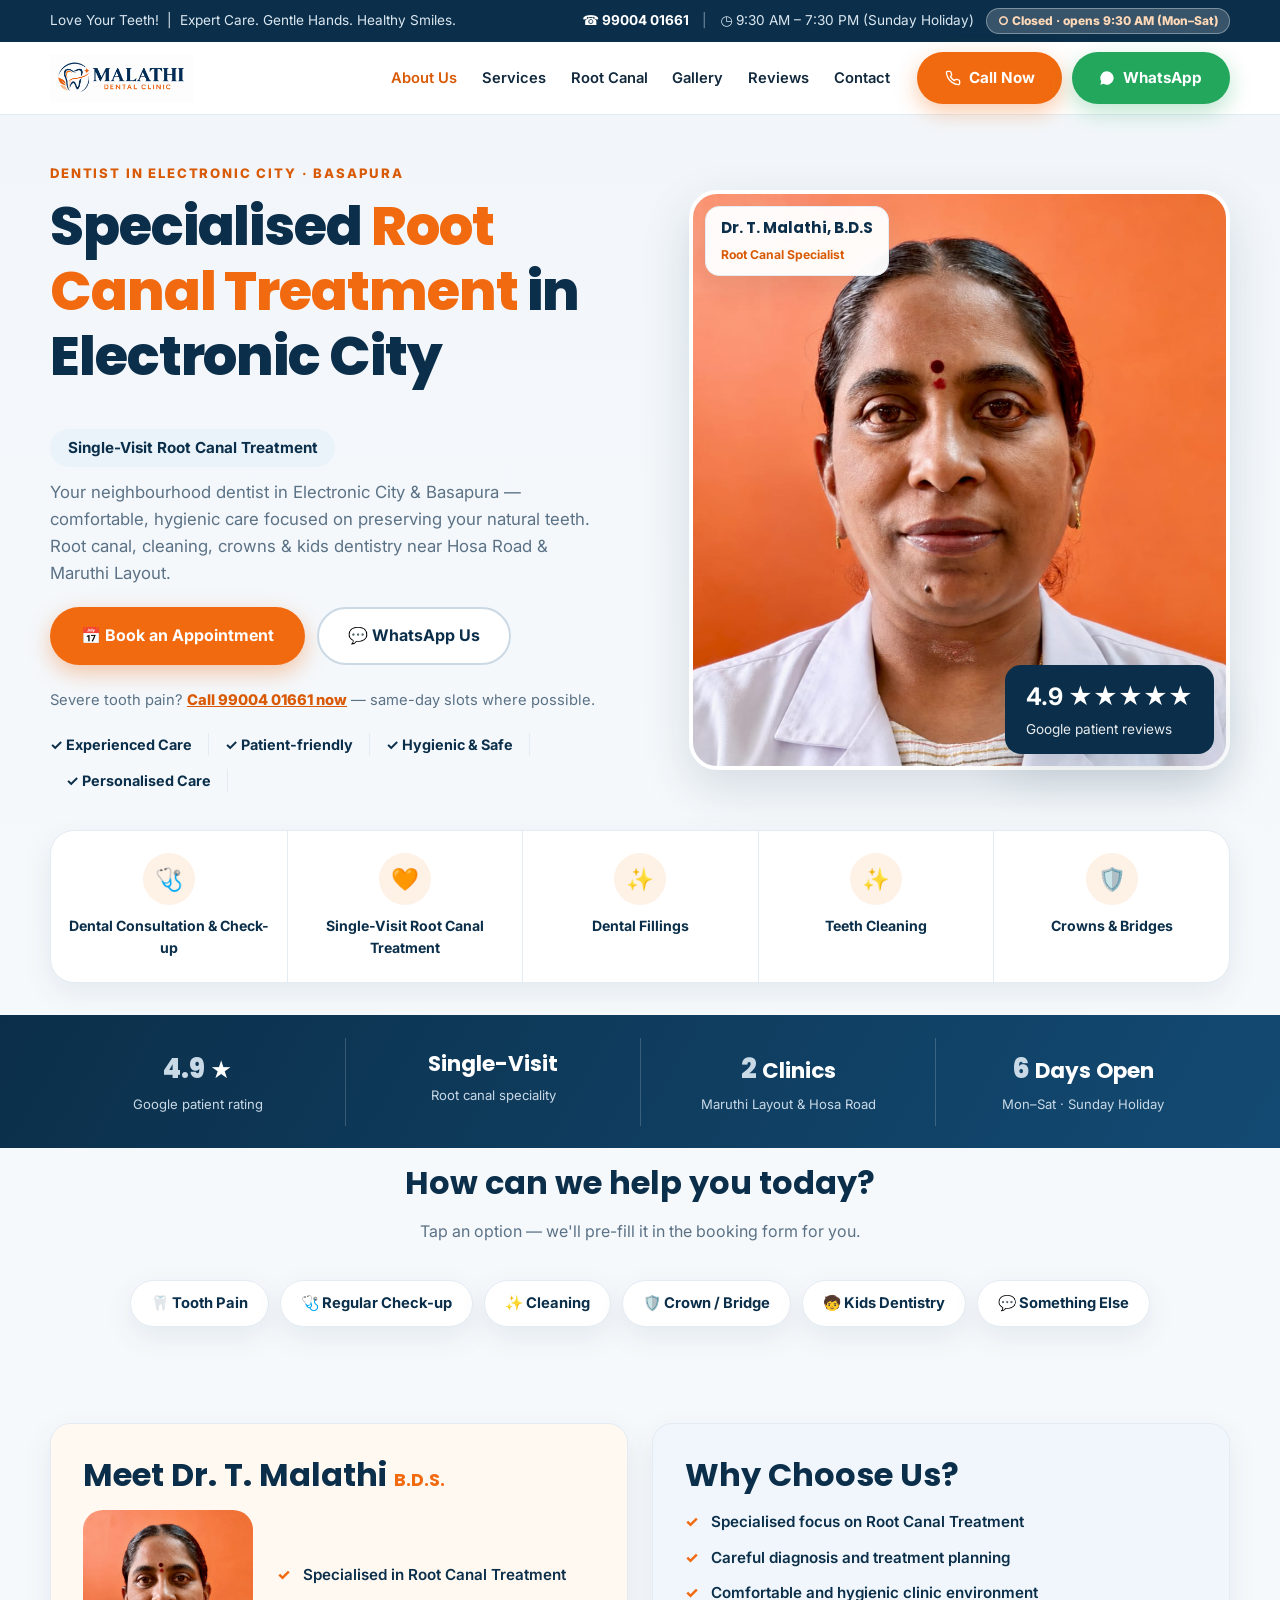
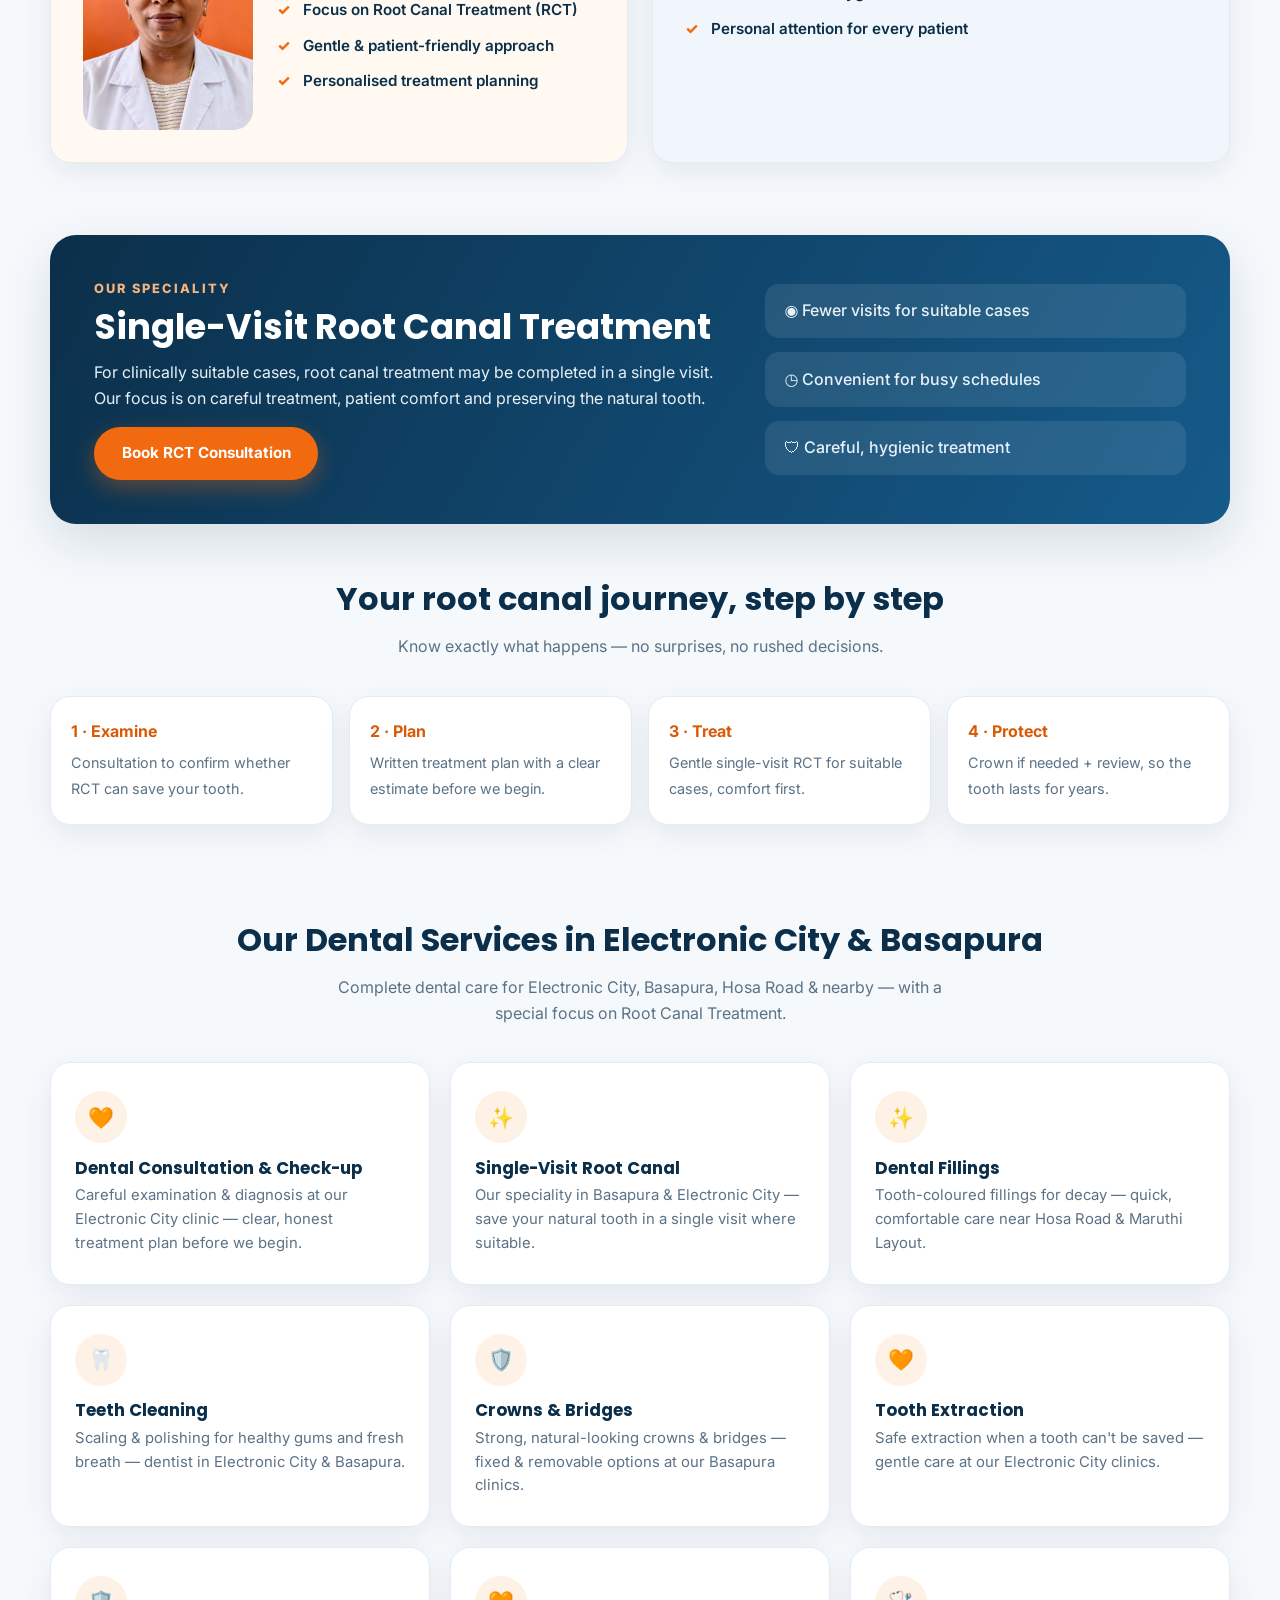
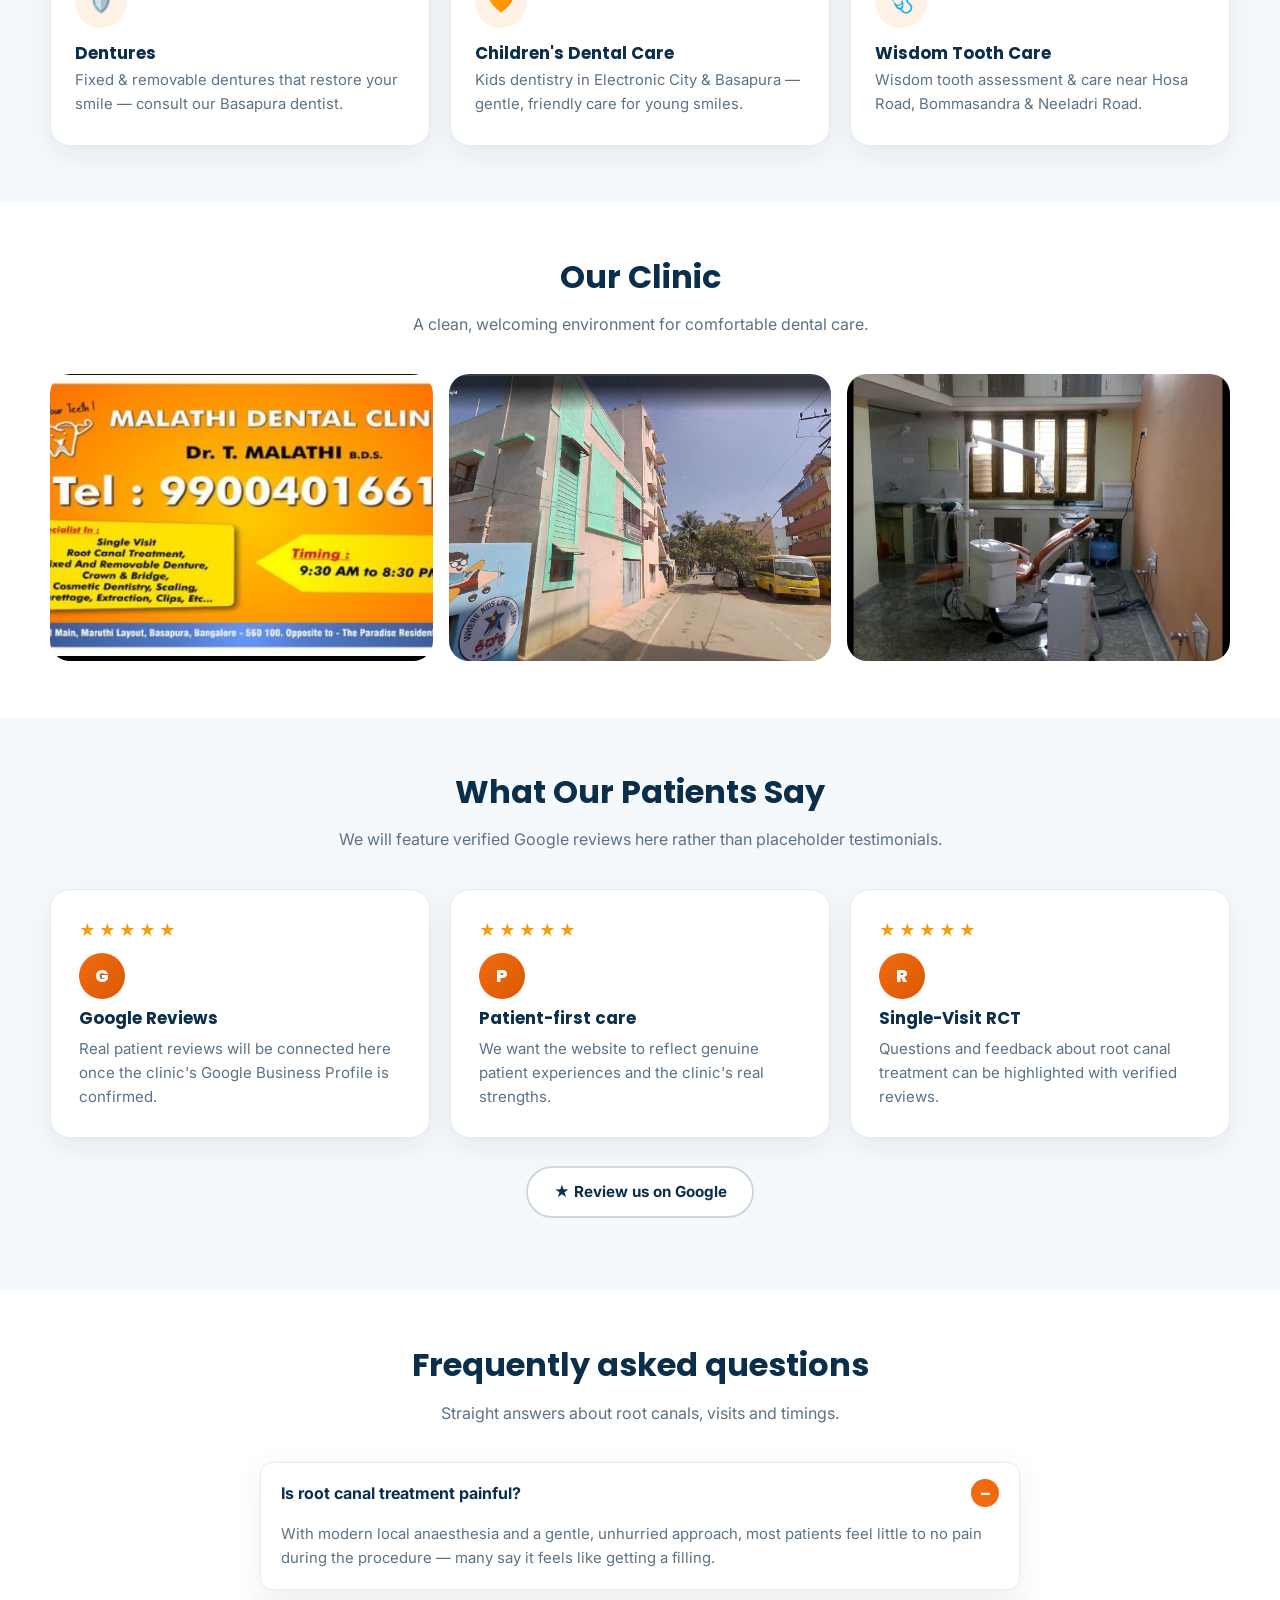
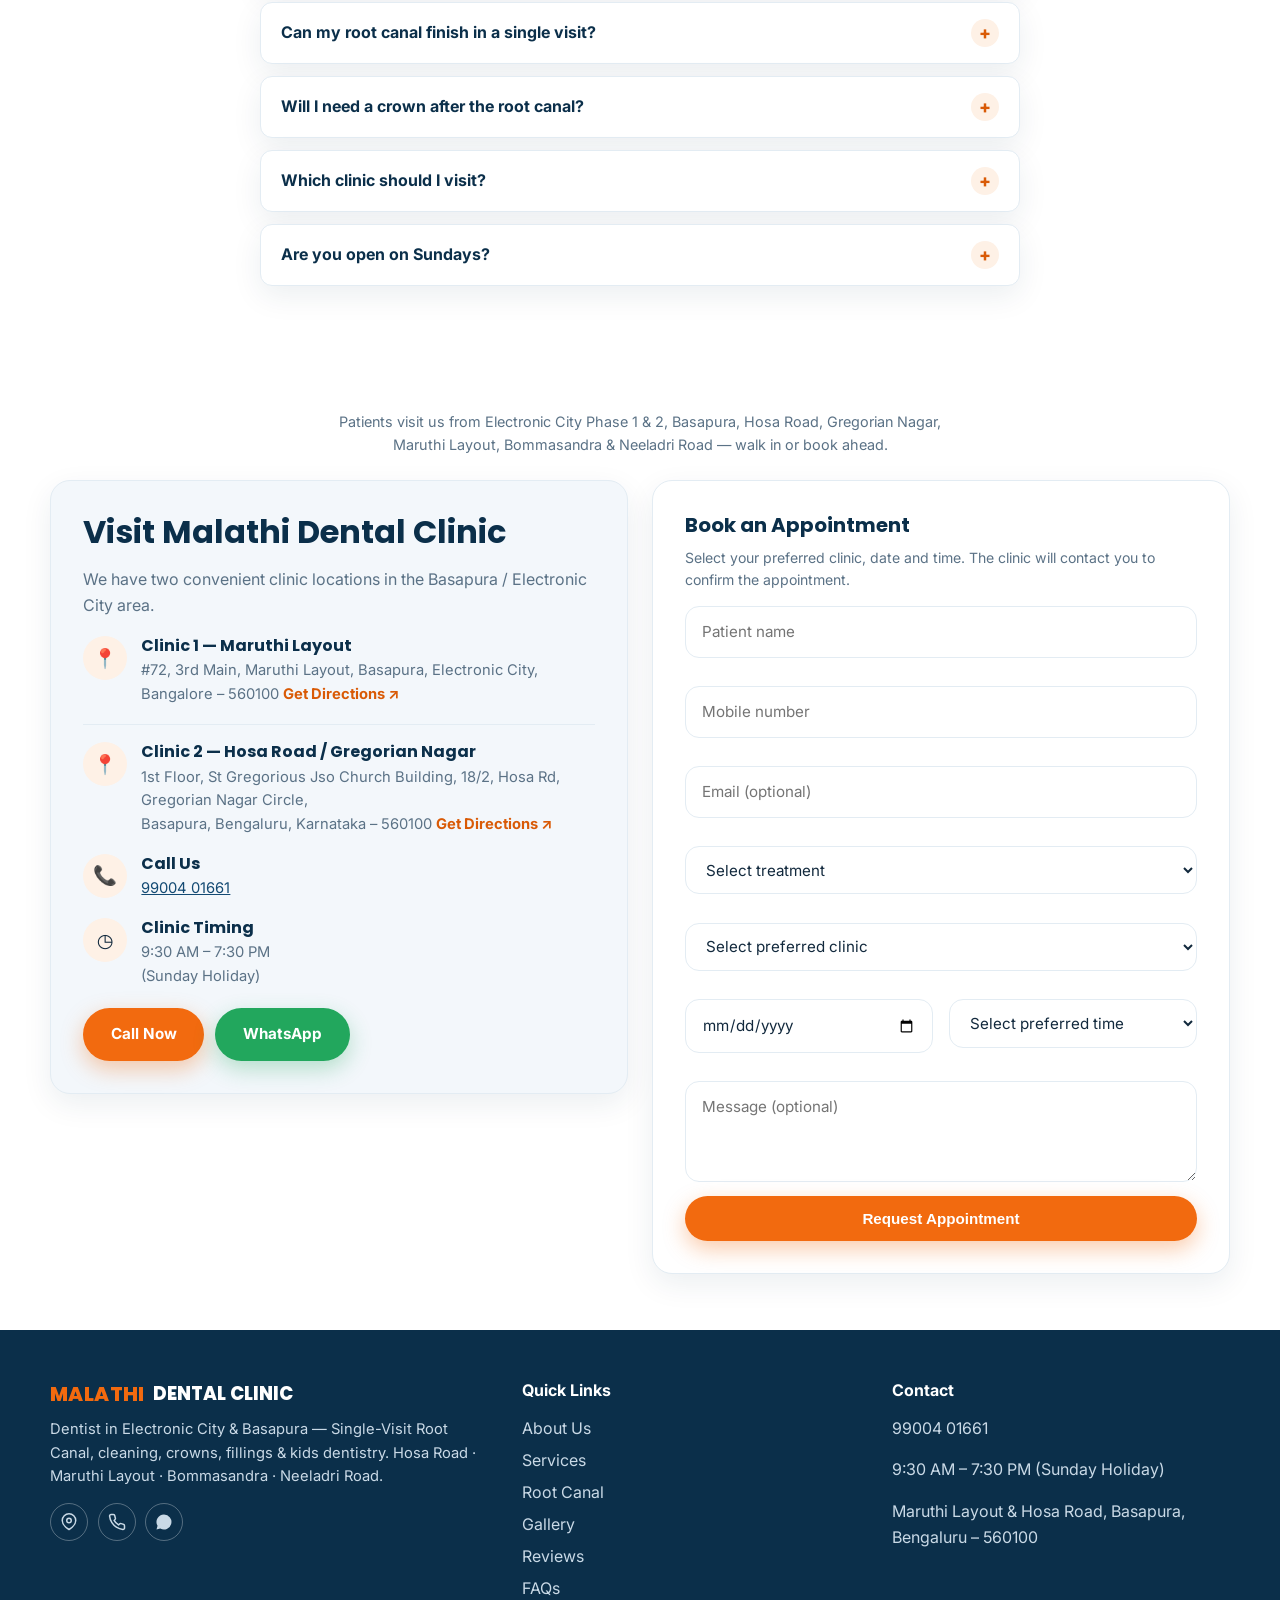
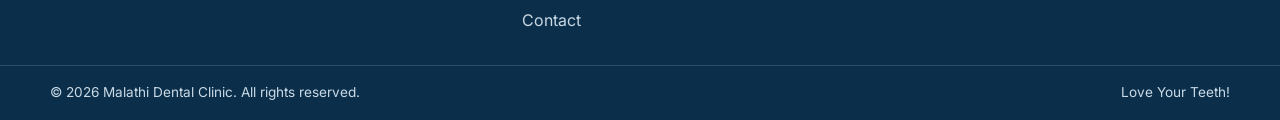
==== commit bf7b4cfc: "Pic changed" ====
--- a/index.html
+++ b/index.html
@@ -91,10 +91,8 @@
   <header class="site-header" id="site-header">
     <div class="container header-inner">
       <a href="#home" class="logo" aria-label="Malathi Dental Clinic — Home">
-        <span class="logo-icon" aria-hidden="true">
-          <svg viewBox="0 0 24 24" width="26" height="26" fill="none" stroke="currentColor" stroke-width="1.8"><circle cx="12" cy="12" r="10"/><path d="M12 8.5c-1.2-1.4-3.5-.6-3.5 1 0 1.5 2.3 3 3.5 3.8 1.2-.8 3.5-2.3 3.5-3.8 0-1.6-2.3-2.4-3.5-1z" fill="currentColor" stroke="none"/></svg>
-        </span>
-        <span class="logo-text"><span class="logo-orange">MALATHI</span><span class="logo-navy">DENTAL CLINIC</span></span>
+        <img src="images/logo.png" alt="Malathi Dental Clinic" class="logo-img" width="280" height="64" onerror="this.style.display='none'; this.nextElementSibling.style.display='flex'" />
+        <span class="logo-fallback" style="display:none"><span class="logo-orange">MALATHI</span><span class="logo-navy">DENTAL CLINIC</span></span>
       </a>
 
       <nav class="main-nav" id="main-nav" aria-label="Primary navigation">
@@ -204,7 +202,7 @@
             <img class="doctor-thumb" src="images/doctor.jpg" onerror="this.onerror=null;this.src='images/interior.svg'" alt="Dr. T. Malathi, B.D.S" width="340" height="440" loading="lazy" />
             <ul class="tick-list">
               <li>Specialised in Root Canal Treatment</li>
-              <li>Focus on Single-Visit RCT</li>
+              <li>Focus on Root Canal Treatment (RCT)</li>
               <li>Gentle &amp; patient-friendly approach</li>
               <li>Personalised treatment planning</li>
             </ul>
@@ -213,7 +211,7 @@
         <article class="card blue-card" aria-labelledby="why-title">
           <h2 id="why-title">Why Choose Us?</h2>
           <ul class="tick-list">
-            <li>Specialised focus on Single-Visit Root Canal Treatment</li>
+            <li>Specialised focus on Root Canal Treatment</li>
             <li>Careful diagnosis and treatment planning</li>
             <li>Comfortable and hygienic clinic environment</li>
             <li>Personal attention for every patient</li>
@@ -259,10 +257,10 @@
     <section class="section" id="services" aria-labelledby="services-title">
       <div class="container">
         <h2 id="services-title" class="center">Our Dental Services in Electronic City & Basapura</h2>
-        <p class="section-sub center">Complete dental care for Electronic City, Basapura, Hosa Road & nearby — special focus on Single-Visit Root Canal Treatment.</p>
+        <p class="section-sub center">Complete dental care for Electronic City, Basapura, Hosa Road & nearby — with a special focus on Root Canal Treatment.</p>
         <div class="services-grid">
           <article class="card service-card"><div class="icon-badge" aria-hidden="true">🧡</div><h3>Dental Consultation &amp; Check-up</h3><p>Careful examination &amp; diagnosis at our Electronic City clinic — clear, honest treatment plan before we begin.</p></article>
-          <article class="card service-card popular"><span class="popular-tag" aria-hidden="true">Most popular</span><div class="icon-badge" aria-hidden="true">✨</div><h3>Single-Visit Root Canal</h3><p>Our speciality in Basapura &amp; Electronic City — save your natural tooth in a single visit where suitable.</p></article>
+          <article class="card service-card"><div class="icon-badge" aria-hidden="true">✨</div><h3>Single-Visit Root Canal</h3><p>Our speciality in Basapura &amp; Electronic City — save your natural tooth in a single visit where suitable.</p></article>
           <article class="card service-card"><div class="icon-badge" aria-hidden="true">✨</div><h3>Dental Fillings</h3><p>Tooth-coloured fillings for decay — quick, comfortable care near Hosa Road & Maruthi Layout.</p></article>
           <article class="card service-card"><div class="icon-badge" aria-hidden="true">🦷</div><h3>Teeth Cleaning</h3><p>Scaling &amp; polishing for healthy gums and fresh breath — dentist in Electronic City & Basapura.</p></article>
           <article class="card service-card"><div class="icon-badge" aria-hidden="true">🛡️</div><h3>Crowns &amp; Bridges</h3><p>Strong, natural-looking crowns &amp; bridges — fixed &amp; removable options at our Basapura clinics.</p></article>
--- a/styles.css
+++ b/styles.css
@@ -74,8 +74,8 @@
 .site-header { position: sticky; top: 0; z-index: 100; background: rgba(255,255,255,0.96); backdrop-filter: blur(10px); border-bottom: 1px solid var(--card-border); }
 .header-inner { min-height: var(--header-h); display: flex; align-items: center; gap: 1rem; padding: 0.6rem 0; }
 .logo { display: flex; align-items: center; gap: 0.6rem; text-decoration: none; margin-right: auto; }
-.logo-icon { width: 44px; height: 44px; border-radius: 50%; display: grid; place-items: center; border: 2px solid var(--orange); color: var(--orange); background: #fff; }
-.logo-text { display: flex; flex-direction: column; line-height: 1.05; }
+.logo-img { height: 48px; width: auto; display: block; }
+.logo-fallback { display: flex; flex-direction: column; line-height: 1.05; }
 .logo-orange { font-family: var(--font-head); font-weight: 800; font-size: 1.25rem; color: var(--orange); letter-spacing: 0.02em; }
 .logo-navy { font-family: var(--font-head); font-weight: 800; font-size: 1.05rem; color: var(--navy-900); letter-spacing: 0.03em; }
 .main-nav ul { display: flex; align-items: center; gap: 0.15rem; list-style: none; margin: 0; padding: 0; }
@@ -171,10 +171,6 @@
 .steps li:hover { transform: translateY(-4px); box-shadow: var(--shadow-lg); }
 .steps strong { display: block; color: var(--orange-dark); font-size: 1rem; margin-bottom: 0.35rem; }
 .steps span { color: var(--muted); font-size: 0.9rem; }
-
-/* ---------- Popular badge ---------- */
-.service-card.popular { border: 2px solid var(--orange); position: relative; }
-.popular-tag { position: absolute; top: -13px; right: 16px; background: var(--orange); color: #fff; font-size: 0.72rem; font-weight: 800; letter-spacing: 0.06em; text-transform: uppercase; border-radius: 999px; padding: 0.2rem 0.75rem; }
 
 /* ---------- Reviews ---------- */
 .reviews-grid { display: grid; grid-template-columns: repeat(3, 1fr); gap: 1.25rem; }
@@ -226,7 +222,8 @@
 .site-footer { background: var(--navy-900); color: #c9d9e6; }
 .areas-note { font-size: 0.9rem; color: var(--muted); margin-bottom: 1.5rem; }
 .footer-grid { display: grid; grid-template-columns: 1.3fr 1fr 1fr; gap: 2rem; padding: 3rem 0 2rem; }
-.footer-logo { font-family: var(--font-head); font-weight: 800; font-size: 1.15rem; color: #fff; margin: 0 0 0.5rem; }
+.footer-logo { font-family: var(--font-head); font-weight: 800; font-size: 1.15rem; color: #fff; margin: 0 0 0.5rem; display: flex; align-items: center; gap: 0.5rem; }
+.footer-logo-img { height: 36px; width: auto; filter: brightness(0) invert(1); }
 .footer-tag { font-size: 0.92rem; }
 .footer-head { color: #fff; font-weight: 700; margin: 0 0 0.75rem; }
 .footer-links { list-style: none; margin: 0; padding: 0; display: grid; gap: 0.4rem; }
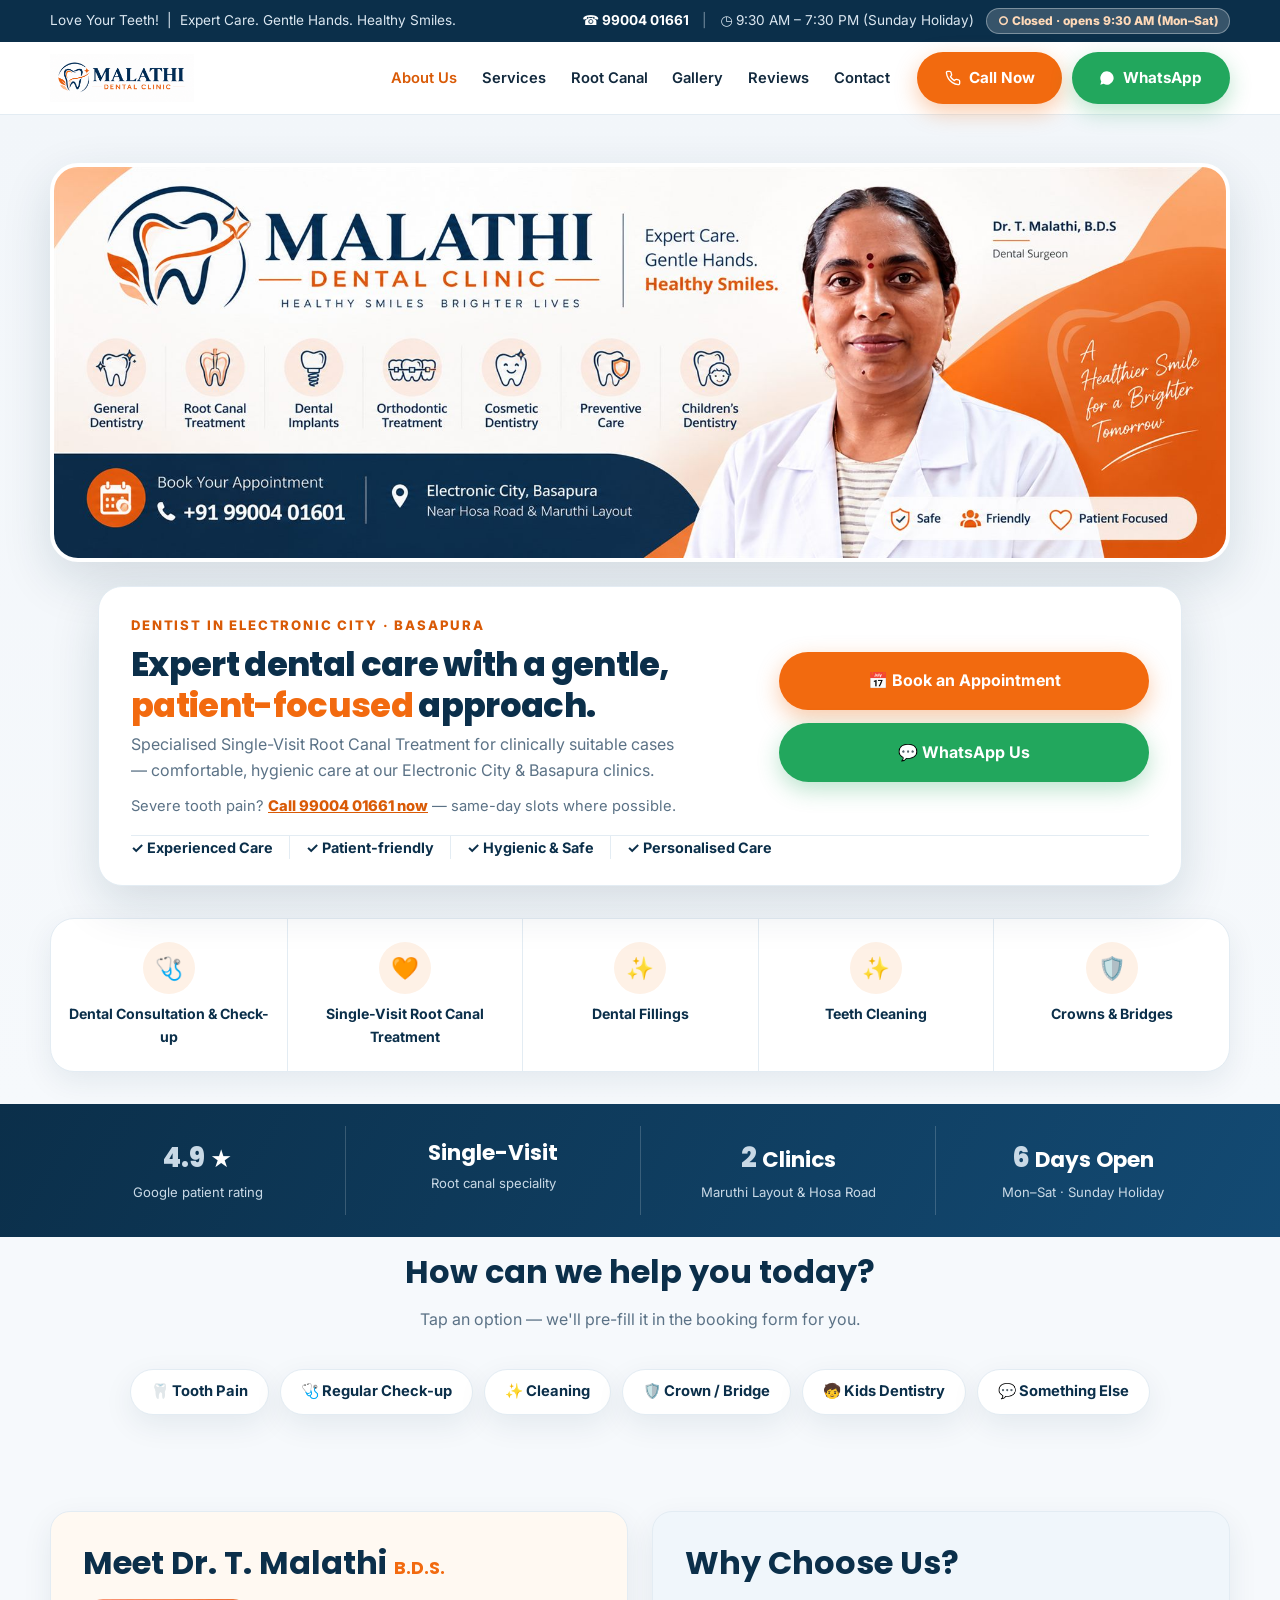
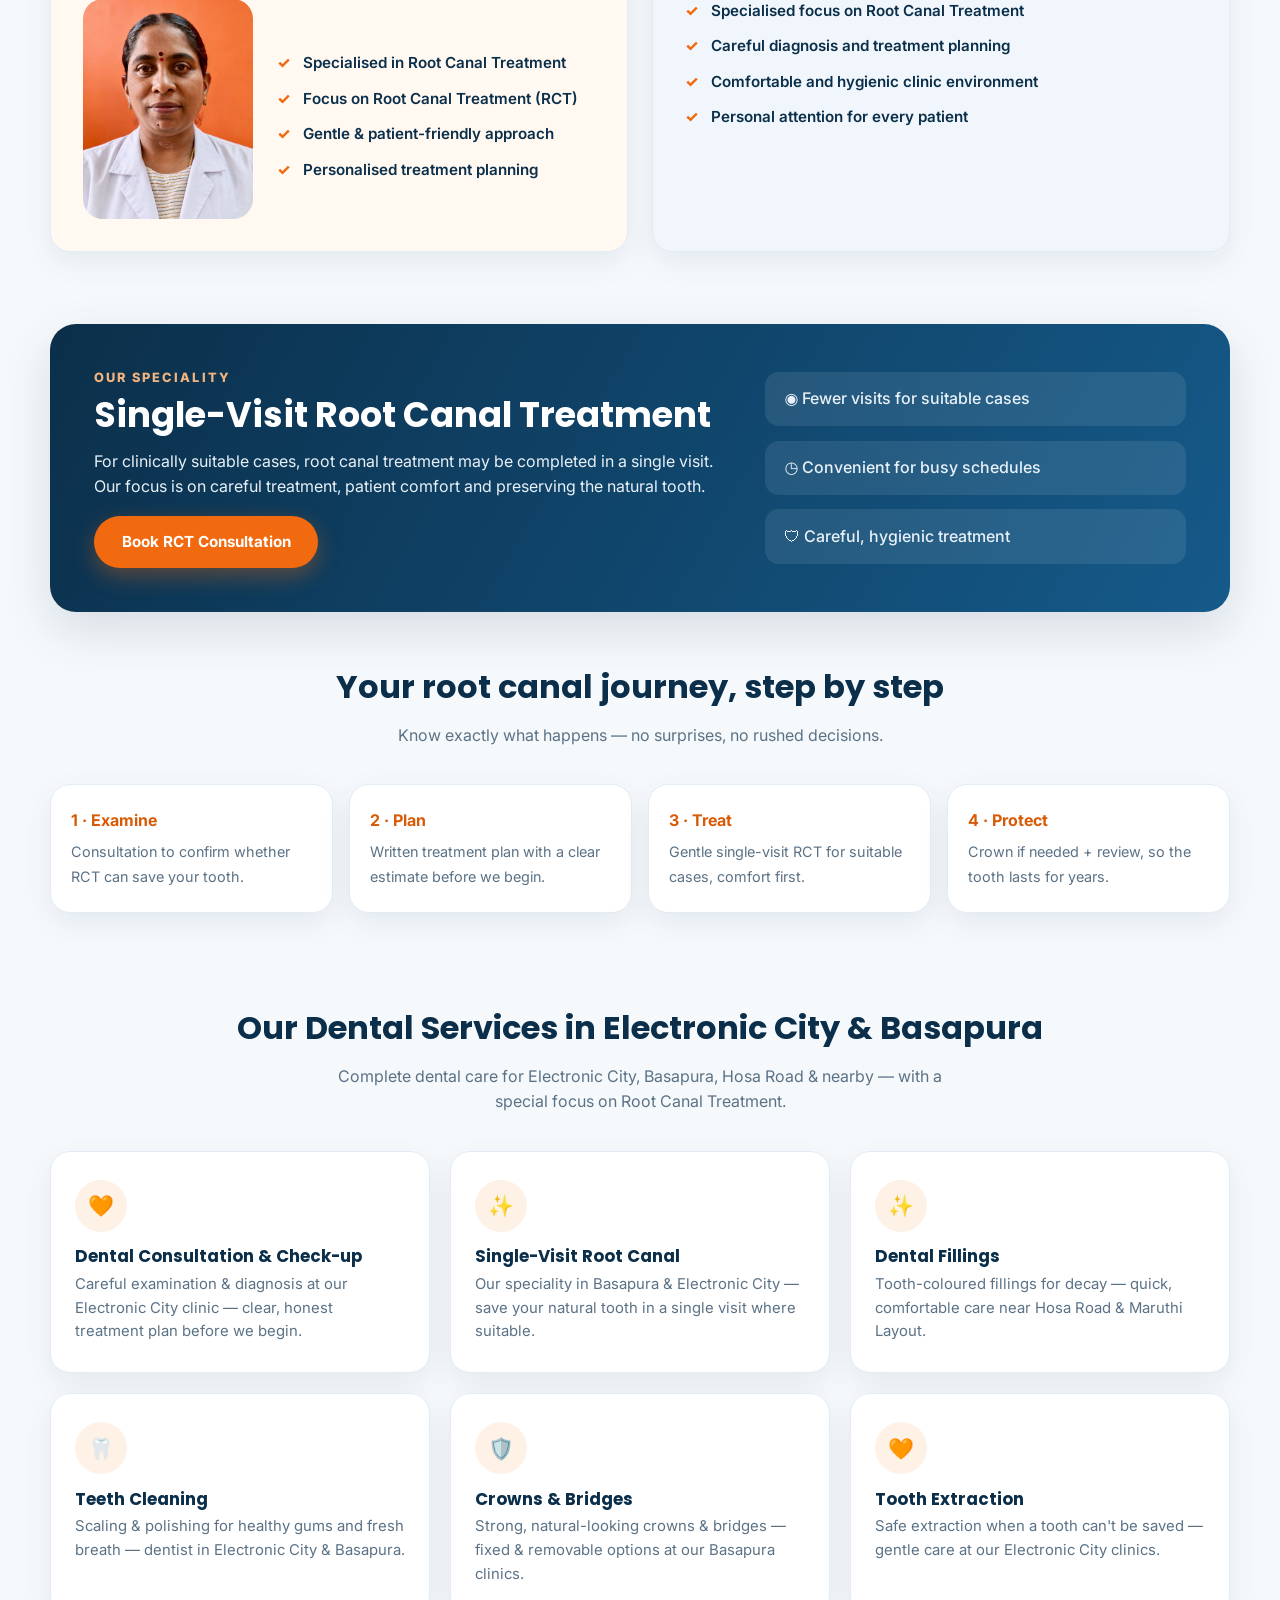
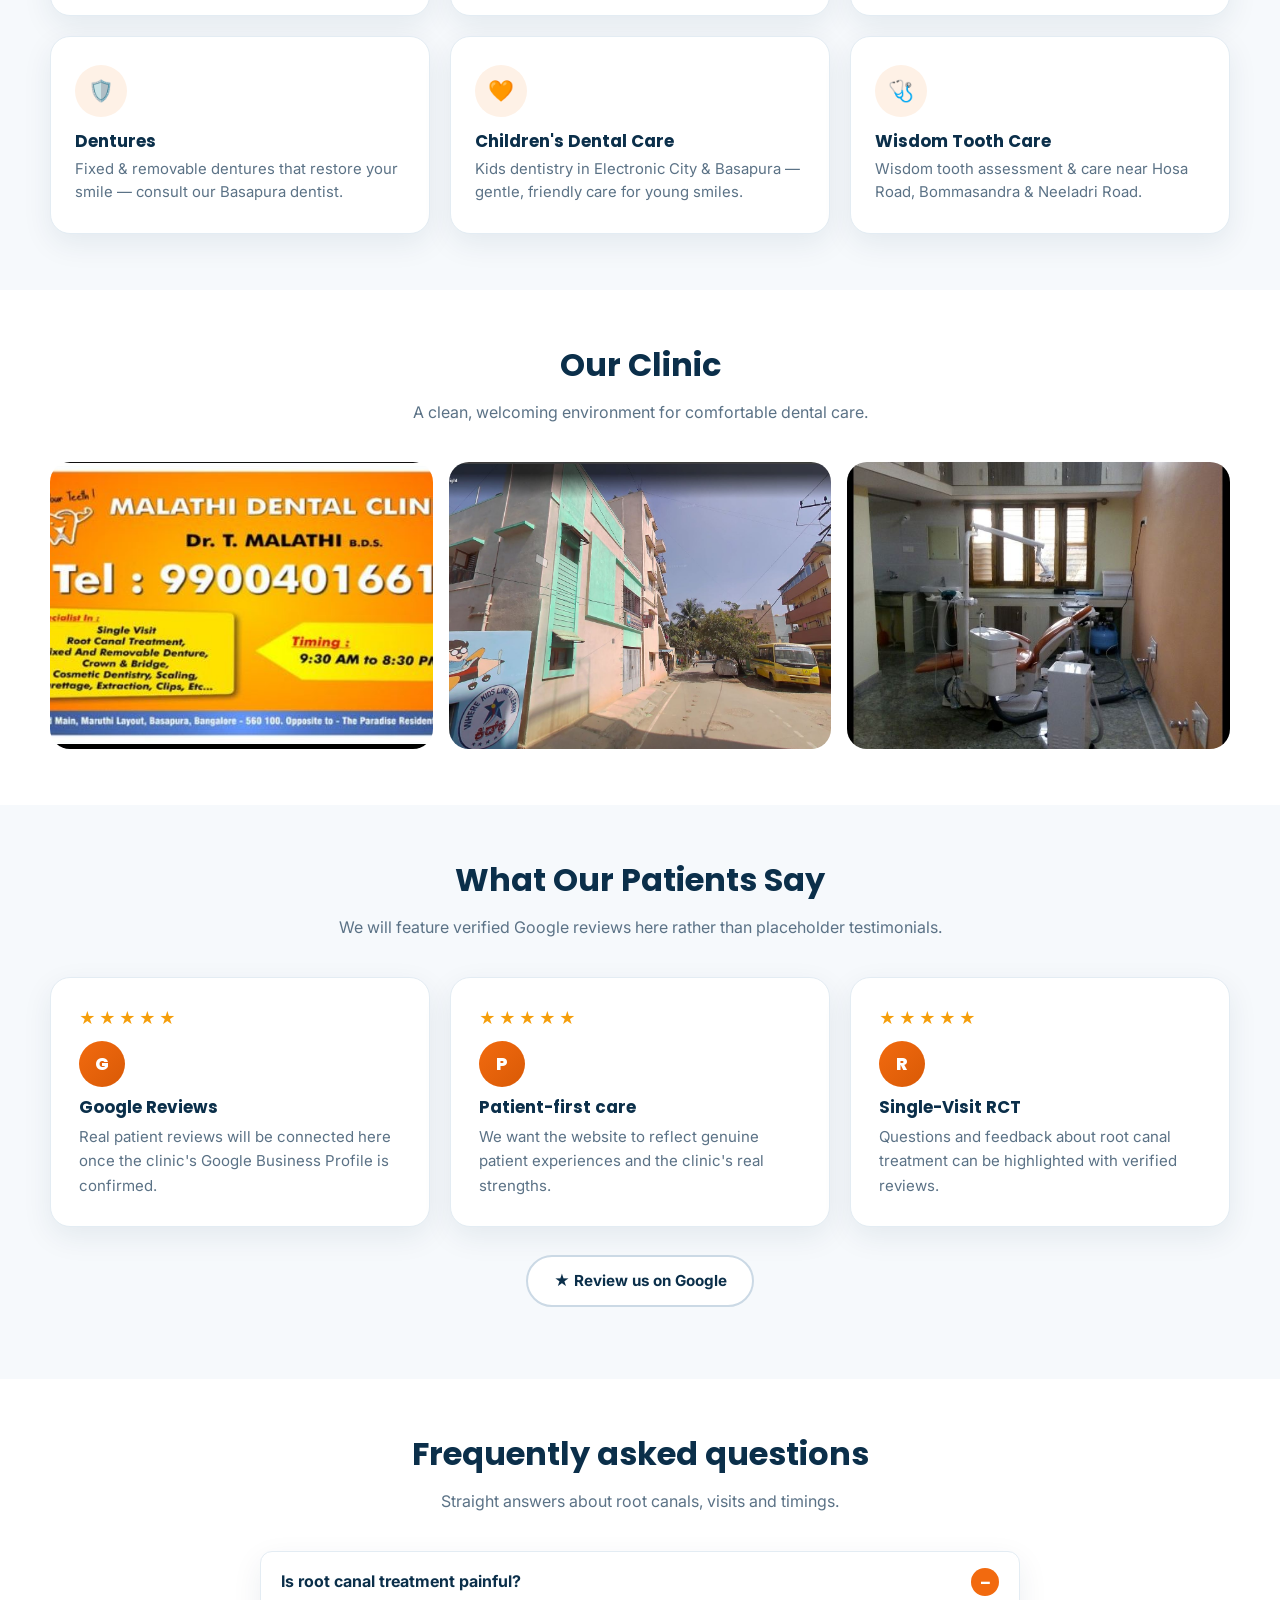
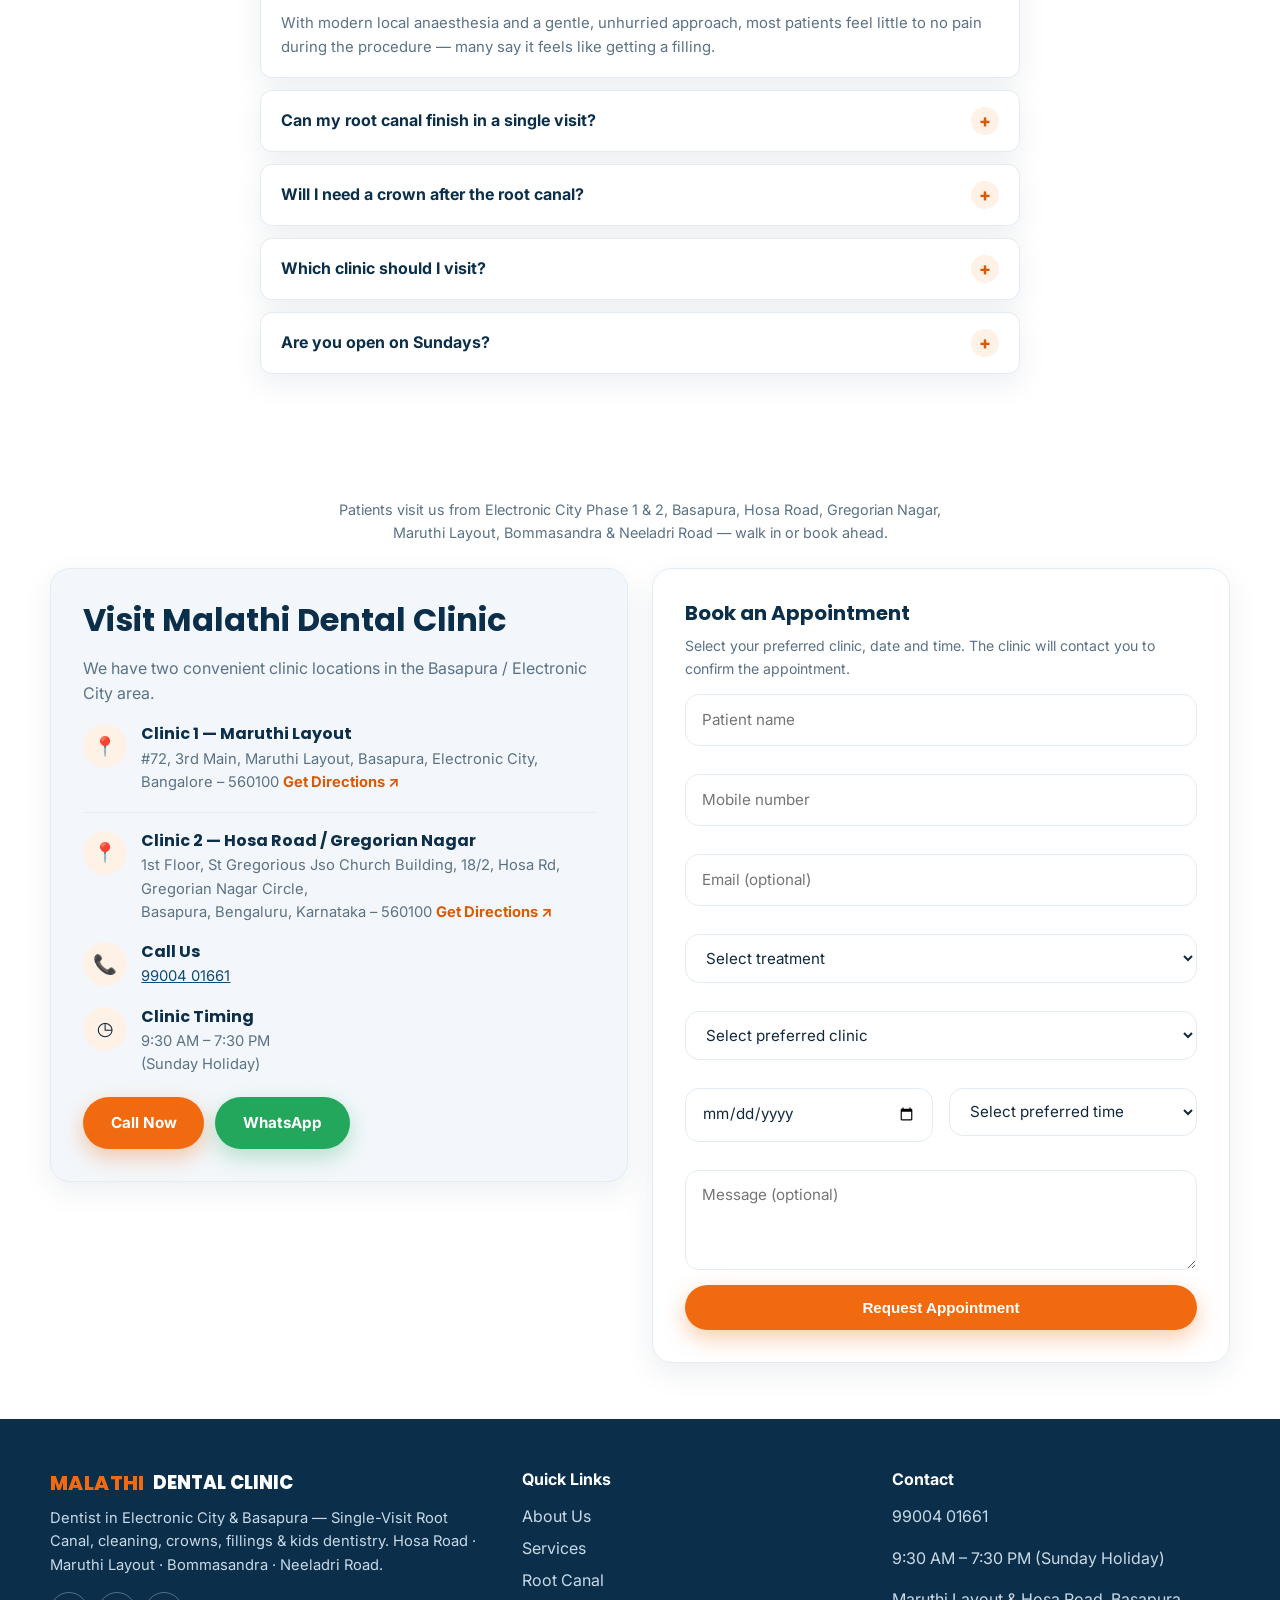
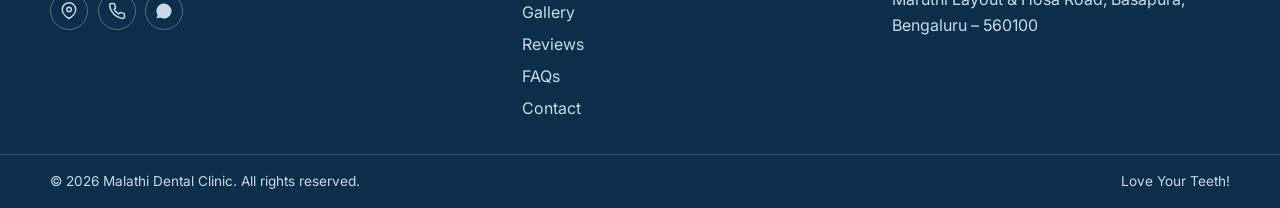
==== commit af141fea: "Added Banner" ====
--- a/index.html
+++ b/index.html
@@ -123,35 +123,29 @@
   </header>
 
   <main id="main">
-    <!-- HERO ==================== -->
+    <!-- HERO: full-width banner with overlapping headline card ==================== -->
     <section class="hero" id="home" aria-label="Malathi Dental Clinic introduction">
-      <div class="container hero-grid">
-        <div class="hero-copy">
-          <p class="eyebrow">DENTIST IN ELECTRONIC CITY · BASAPURA</p>
-          <h1>Specialised <span class="hl-orange">Root Canal Treatment</span> in Electronic City</h1>
-          <p class="pill">Single-Visit Root Canal Treatment</p>
-          <p class="lead">Your neighbourhood dentist in Electronic City & Basapura — comfortable, hygienic care focused on preserving your natural teeth. Root canal, cleaning, crowns & kids dentistry near Hosa Road & Maruthi Layout.</p>
-          <div class="hero-cta">
+      <div class="container">
+        <div class="hero-banner-card">
+          <img src="images/banner.jpg" alt="Malathi Dental Clinic banner — Dr. T. Malathi, B.D.S, Dental Surgeon. Expert Care. Gentle Hands. Healthy Smiles. Electronic City, Basapura." width="1920" height="640" loading="eager" fetchpriority="high" />
+        </div>
+        <div class="hero-content-card">
+          <div>
+            <p class="eyebrow">DENTIST IN ELECTRONIC CITY · BASAPURA</p>
+            <h1>Expert dental care with a gentle, <span class="hl-orange">patient-focused</span> approach.</h1>
+            <p class="lead">Specialised Single-Visit Root Canal Treatment for clinically suitable cases — comfortable, hygienic care at our Electronic City &amp; Basapura clinics.</p>
+            <p class="urgent-call">Severe tooth pain? <a href="tel:+919900401661" data-call-link>Call <span data-phone-label>99004 01661</span> now</a> — same-day slots where possible.</p>
+          </div>
+          <div class="hero-cta-col">
             <a href="#contact" class="btn btn-primary btn-lg">📅 Book an Appointment</a>
-            <a href="https://wa.me/919900401661?text=Hi%2C%20I%27d%20like%20to%20book%20an%20appointment" class="btn btn-outline btn-lg" data-whatsapp-link target="_blank" rel="noopener">💬 WhatsApp Us</a>
-          </div>
-          <p class="urgent-call">Severe tooth pain? <a href="tel:+919900401661" data-call-link>Call <span data-phone-label>99004 01661</span> now</a> — same-day slots where possible.</p>
-          <ul class="hero-trust" aria-label="Clinic highlights">
+            <a href="https://wa.me/919900401661?text=Hi%2C%20I%27d%20like%20to%20book%20an%20appointment" class="btn btn-whatsapp btn-lg" data-whatsapp-link target="_blank" rel="noopener">💬 WhatsApp Us</a>
+          </div>
+          <ul class="hero-trust hero-trust-row" aria-label="Clinic highlights">
             <li>✓ Experienced Care</li>
             <li>✓ Patient-friendly</li>
             <li>✓ Hygienic &amp; Safe</li>
             <li>✓ Personalised Care</li>
           </ul>
-        </div>
-        <div class="hero-media">
-          <!-- DOCTOR PHOTO: save the photo as images/doctor.jpg (exact name).
-               If the file is missing, the clinic board graphic loads instead,
-               so the page never shows a broken image. -->
-          <img class="doctor-photo" src="images/doctor.jpg" onerror="this.onerror=null;this.src='images/hero-board.svg'" alt="Dr. T. Malathi, B.D.S — Root Canal Specialist at Malathi Dental Clinic" width="640" height="800" loading="eager" fetchpriority="high" />
-          <div class="doctor-badge"><strong>Dr. T. Malathi, B.D.S</strong><span>Root Canal Specialist</span></div>
-          <div class="rating-badge" aria-label="Rated 4.9 out of 5 from Google patient reviews">
-            <strong>4.9 ★★★★★</strong><span>Google patient reviews</span>
-          </div>
         </div>
       </div>
 
--- a/styles.css
+++ b/styles.css
@@ -89,6 +89,20 @@
 /* ---------- Hero ---------- */
 .hero { background: linear-gradient(180deg, #f2f6fa 0%, var(--bg) 100%); padding: 3rem 0 2rem; }
 .hero-grid { display: grid; grid-template-columns: 1.05fr 0.95fr; gap: 2.5rem; align-items: center; }
+/* Banner hero: full-width banner image with overlapping headline card */
+.hero-banner-card { border-radius: 28px; overflow: hidden; border: 4px solid #fff; box-shadow: var(--shadow-lg); background: #fff; }
+.hero-banner-card img { width: 100%; height: auto; display: block; aspect-ratio: 3 / 1; object-fit: cover; object-position: center; }
+.hero-content-card { position: relative; z-index: 2; background: #fff; border: 1px solid var(--card-border); border-radius: 24px; box-shadow: var(--shadow-lg); padding: 1.75rem 2rem 1.25rem; margin: 1.5rem 3rem 0; display: grid; grid-template-columns: 1.25fr 0.75fr; grid-template-areas: "copy cta" "trust trust"; gap: 1rem 2rem; align-items: center; }
+.hero-content-card h1 { font-size: clamp(1.5rem, 2.8vw, 2.1rem); margin-bottom: 0.4rem; }
+.hero-content-card .lead { font-size: 1rem; margin-bottom: 0.75rem; }
+.hero-content-card .urgent-call { margin-bottom: 0; }
+.hero-content-card > div:first-child { grid-area: copy; }
+.hero-cta-col { grid-area: cta; }
+/* Trust ticks: full-width bottom row inside the card — no orphan wrap, no dead space */
+.hero-trust-row { grid-area: trust; margin: 0; padding-top: 0.9rem; border-top: 1px solid var(--card-border); }
+.hero-trust-row li:last-child { border-right: none; }
+.hero-cta-col { display: flex; flex-direction: column; gap: 0.8rem; }
+.hero-cta-col .btn { width: 100%; }
 .eyebrow { font-size: 0.82rem; font-weight: 800; letter-spacing: 0.14em; color: var(--orange-dark); margin: 0 0 0.6rem; }
 .hl-orange { color: var(--orange); }
 .pill { display: inline-block; background: var(--blue-soft); color: var(--navy-900); font-weight: 700; border-radius: 999px; padding: 0.45rem 1.1rem; margin: 0.75rem 0; font-size: 0.95rem; }
@@ -264,6 +278,7 @@
 /* ---------- Responsive ---------- */
 @media (max-width: 960px) {
   .hero-grid, .about-grid, .contact-grid, .speciality-banner { grid-template-columns: 1fr; }
+  .hero-content-card { grid-template-columns: 1fr; grid-template-areas: "copy" "cta" "trust"; margin: 1.25rem 1.25rem 0; padding: 1.5rem; }
   .services-grid, .reviews-grid { grid-template-columns: repeat(2, 1fr); }
   .steps { grid-template-columns: repeat(2, 1fr); }
   .mini-services { grid-template-columns: repeat(2, 1fr); }
@@ -305,6 +320,9 @@
   .hero-trust li { border-right: none; padding-left: 0; }
   /* 1. Hero CTAs go full-width stacked — no overflow on 320px screens */
   .hero-cta .btn { flex: 1 1 100%; }
+  .hero-banner-card { border-radius: 20px; }
+  .hero-banner-card img { aspect-ratio: 16 / 10; object-position: 70% center; }
+  .hero-content-card { margin: 1rem 0.75rem 0; padding: 1.25rem; }
   /* 2. Rating badge stays compact so it doesn't cover the hero photo */
   .rating-badge { padding: 0.6rem 0.9rem; right: 10px; bottom: 10px; }
   .rating-badge strong { font-size: 1.15rem; }
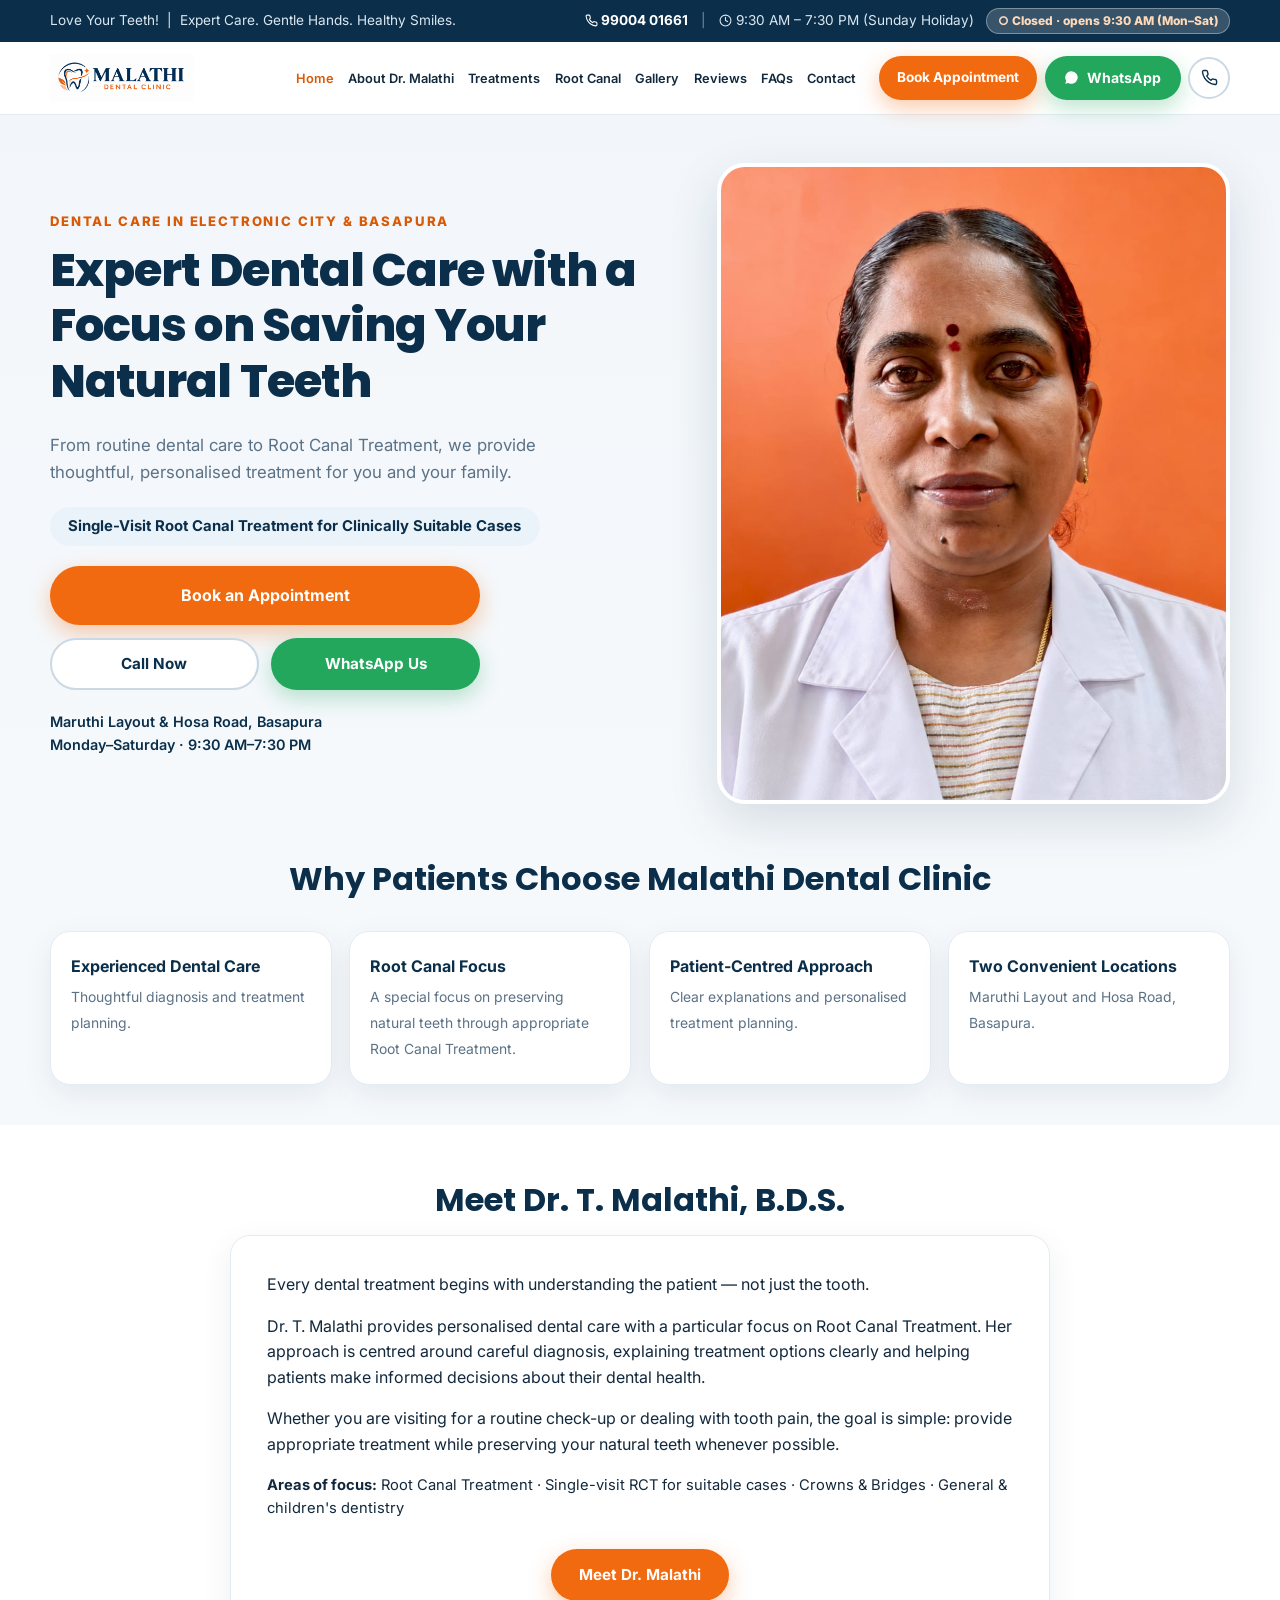
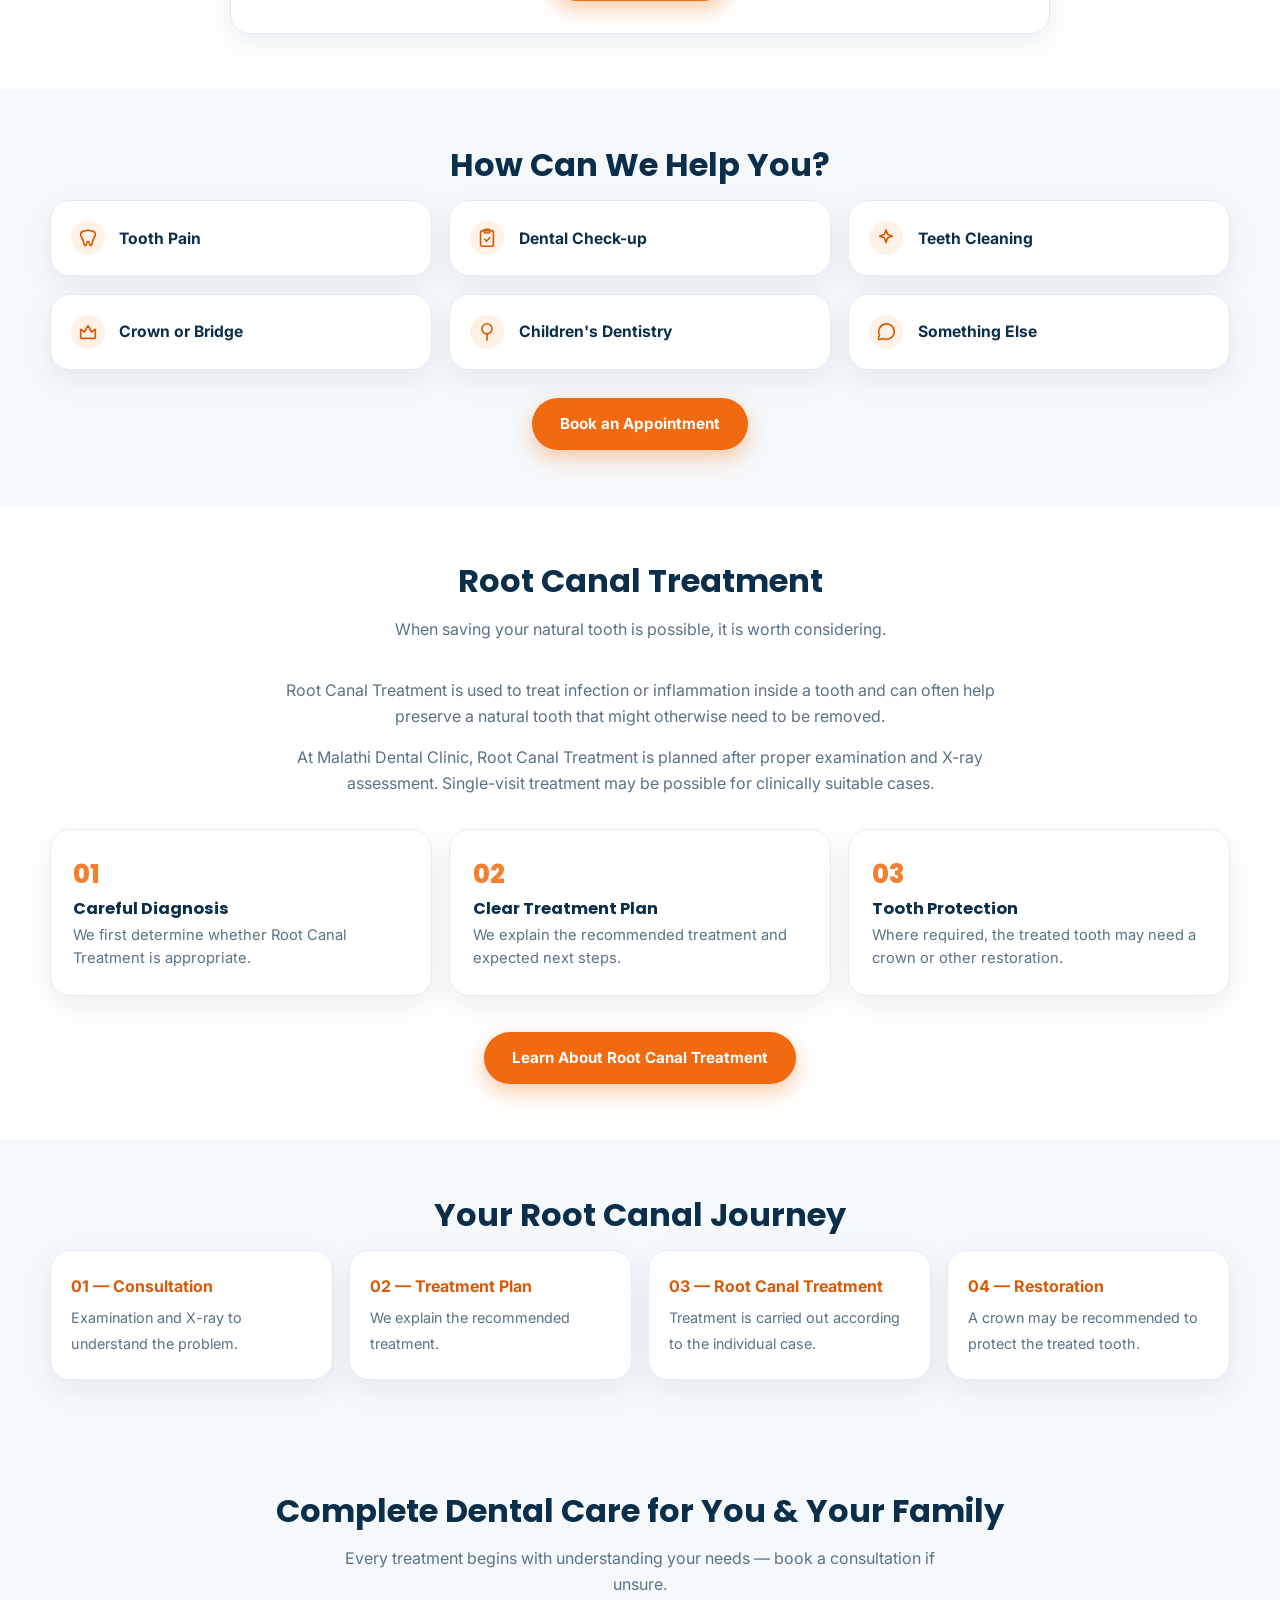
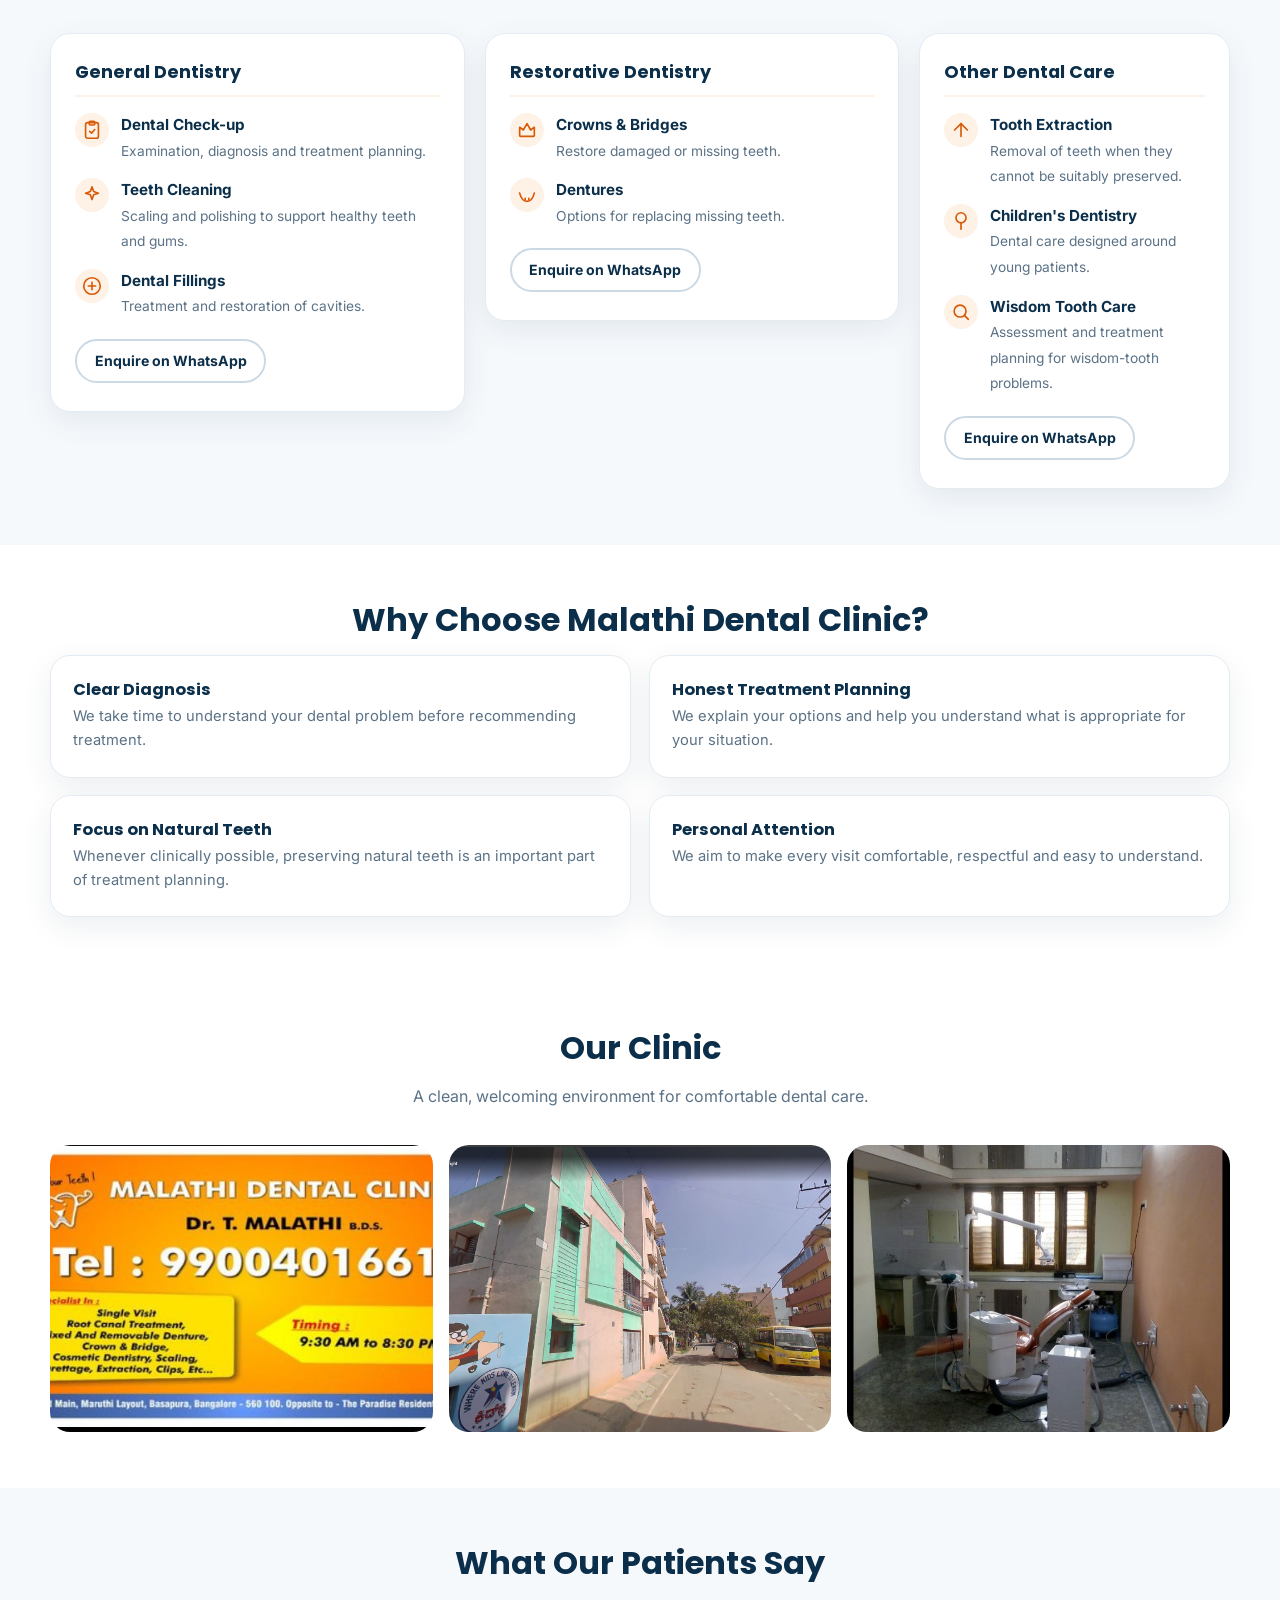
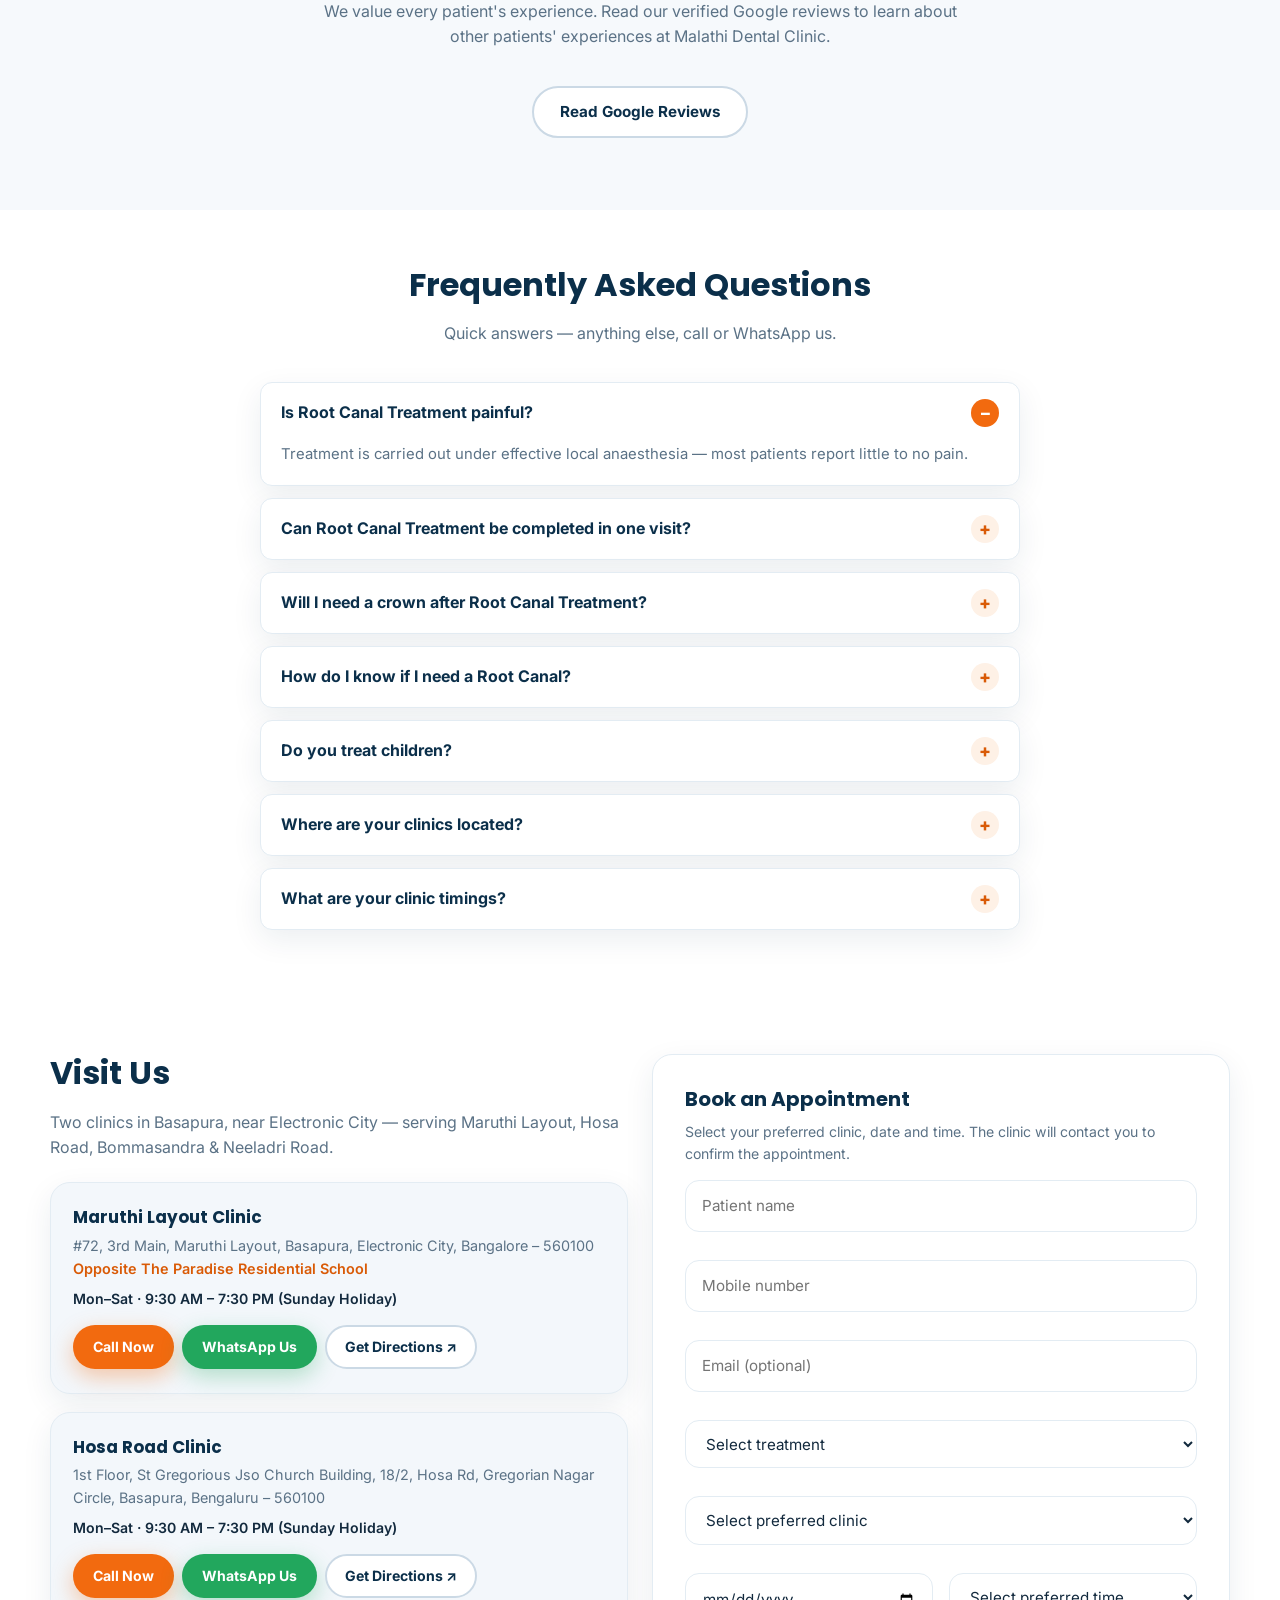
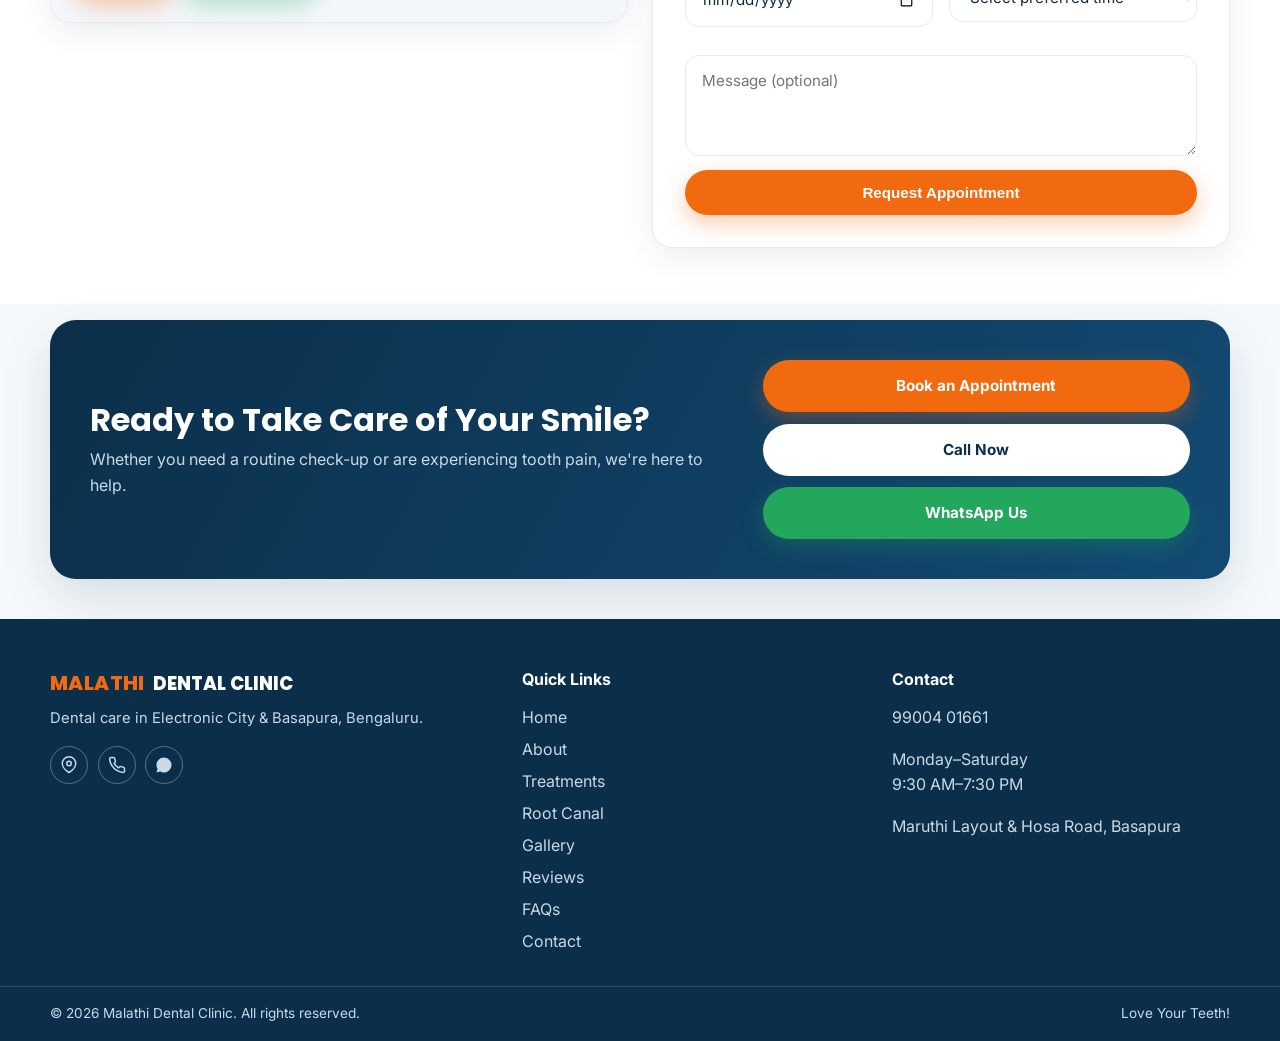
==== commit 71dd91f1: "Removed Banner" ====
--- a/index.html
+++ b/index.html
@@ -8,12 +8,12 @@
     Single-page static site. Opens directly in browser, no server.
     Phone / WhatsApp are set ONCE in script.js (top constants).
   ============================================================= -->
-  <meta name="description" content="Malathi Dental Clinic — Dentist in Electronic City & Basapura, Bengaluru. Specialised Single-Visit Root Canal Treatment, teeth cleaning, crowns, fillings & kids dentistry at Maruthi Layout & Hosa Road. Call 99004 01661." />
+  <meta name="description" content="Malathi Dental Clinic — dentist in Basapura & Electronic City, Bengaluru. Root canal treatment, general and children's dentistry at Maruthi Layout & Hosa Road. Call 99004 01661." />
   <meta name="theme-color" content="#0b2f4a" />
   <link rel="canonical" href="https://www.malathidental.com/" />
   <!-- Social preview (used when the link is shared on WhatsApp / Google) -->
   <meta property="og:type" content="website" />
-  <meta property="og:title" content="Malathi Dental Clinic — Dentist in Electronic City, Basapura | Single-Visit Root Canal" />
+  <meta property="og:title" content="Malathi Dental Clinic — Dentist in Basapura, Electronic City | Single-Visit Root Canal" />
   <meta property="og:description" content="Dentist in Electronic City & Basapura — Single-Visit Root Canal Treatment by Dr. T. Malathi. Teeth cleaning, crowns, fillings, kids dentistry. Call 99004 01661." />
   <meta property="og:url" content="https://www.malathidental.com/" />
   <!-- Link preview image (WhatsApp / Google): Dr. Malathi's photo -->
@@ -29,7 +29,7 @@
     "@context": "https://schema.org",
     "@type": "Dentist",
     "name": "Malathi Dental Clinic",
-    "description": "Dentist in Electronic City & Basapura — Specialised Single-Visit Root Canal Treatment, teeth cleaning, crowns, fillings and kids dentistry.",
+    "description": "Dental clinic in Basapura, Electronic City, Bengaluru, with a focus on Root Canal Treatment.",
     "url": "https://www.malathidental.com/",
     "telephone": "+919900401661",
     "priceRange": "₹₹",
@@ -52,14 +52,17 @@
     "@context": "https://schema.org",
     "@type": "FAQPage",
     "mainEntity": [
-      { "@type": "Question", "name": "Is root canal treatment painful?", "acceptedAnswer": { "@type": "Answer", "text": "With modern local anaesthesia and a gentle approach, most patients report little to no pain during the procedure. The clinic focuses on comfort-first, single-visit treatment for suitable cases." } },
-      { "@type": "Question", "name": "Can my root canal finish in a single visit?", "acceptedAnswer": { "@type": "Answer", "text": "For clinically suitable cases, yes. After an X-ray and examination, Dr. Malathi will confirm whether your tooth qualifies for single-visit treatment." } },
-      { "@type": "Question", "name": "What are the clinic timings?", "acceptedAnswer": { "@type": "Answer", "text": "Open Monday to Saturday, 9:30 AM to 7:30 PM. Sunday is a holiday." } },
-      { "@type": "Question", "name": "Which clinic should I visit?", "acceptedAnswer": { "@type": "Answer", "text": "Either location — Clinic 1 (Maruthi Layout) or Clinic 2 (Hosa Road / Gregorian Nagar), Basapura, Bengaluru. Choose your preferred clinic while booking." } }
+      { "@type": "Question", "name": "Is Root Canal Treatment painful?", "acceptedAnswer": { "@type": "Answer", "text": "Treatment is carried out under effective local anaesthesia — most patients report little to no pain." } },
+      { "@type": "Question", "name": "Can Root Canal Treatment be completed in one visit?", "acceptedAnswer": { "@type": "Answer", "text": "In clinically suitable cases, yes — completed in a single sitting. Suitability is confirmed after examination." } },
+      { "@type": "Question", "name": "Will I need a crown after Root Canal Treatment?", "acceptedAnswer": { "@type": "Answer", "text": "Often, yes — a crown protects the treated tooth. Your plan will make this clear upfront." } },
+      { "@type": "Question", "name": "How do I know if I need a Root Canal?", "acceptedAnswer": { "@type": "Answer", "text": "Persistent tooth pain, prolonged sensitivity to hot or cold, swelling, or pain when chewing can signal nerve damage. Only an examination can confirm." } },
+      { "@type": "Question", "name": "Do you treat children?", "acceptedAnswer": { "@type": "Answer", "text": "Yes — gentle dental care for young patients, alongside care for adults." } },
+      { "@type": "Question", "name": "Where are your clinics located?", "acceptedAnswer": { "@type": "Answer", "text": "Maruthi Layout and Hosa Road / Gregorian Nagar, Basapura, Bengaluru." } },
+      { "@type": "Question", "name": "What are your clinic timings?", "acceptedAnswer": { "@type": "Answer", "text": "Monday–Saturday, 9:30 AM–7:30 PM. Sunday is a holiday." } }
     ]
   }
   </script>
-  <title>Malathi Dental Clinic — Dentist in Electronic City, Basapura | Root Canal Specialist</title>
+  <title>Malathi Dental Clinic — Dentist in Basapura, Electronic City | Root Canal Treatment</title>
 
   <link rel="preconnect" href="https://fonts.googleapis.com" />
   <link rel="preconnect" href="https://fonts.gstatic.com" crossorigin />
@@ -78,10 +81,11 @@
       <p class="topbar-left">Love Your Teeth! &nbsp;|&nbsp; Expert Care. Gentle Hands. Healthy Smiles.</p>
       <p class="topbar-right">
         <a href="tel:+919900401661" data-call-link class="topbar-link" aria-label="Call Malathi Dental Clinic">
-          ☎ <span data-phone-label>99004 01661</span>
+          <svg viewBox="0 0 24 24" width="13" height="13" fill="none" stroke="currentColor" stroke-width="2" stroke-linecap="round" stroke-linejoin="round" aria-hidden="true"><path d="M22 16.92v3a2 2 0 0 1-2.18 2 19.79 19.79 0 0 1-8.63-3.07 19.5 19.5 0 0 1-6-6 19.79 19.79 0 0 1-3.07-8.67A2 2 0 0 1 4.11 2h3a2 2 0 0 1 2 1.72c.13.96.36 1.9.7 2.81a2 2 0 0 1-.45 2.11L8.09 9.91a16 16 0 0 0 6 6l1.27-1.27a2 2 0 0 1 2.11-.45c.91.34 1.85.57 2.81.7A2 2 0 0 1 22 16.92z"/></svg>
+          <span data-phone-label>99004 01661</span>
         </a>
         <span class="topbar-sep" aria-hidden="true">|</span>
-        <span>◷ 9:30 AM – 7:30 PM (Sunday Holiday)</span>
+        <span><svg viewBox="0 0 24 24" width="13" height="13" fill="none" stroke="currentColor" stroke-width="2" stroke-linecap="round" stroke-linejoin="round" aria-hidden="true"><circle cx="12" cy="12" r="10"/><path d="M12 6v6l4 2"/></svg> 9:30 AM – 7:30 PM (Sunday Holiday)</span>
         <span class="open-badge" id="open-badge" role="status">Checking hours…</span>
       </p>
     </div>
@@ -97,23 +101,25 @@
 
       <nav class="main-nav" id="main-nav" aria-label="Primary navigation">
         <ul>
-          <li><a href="#about" class="nav-link">About Us</a></li>
-          <li><a href="#services" class="nav-link">Services</a></li>
+          <li><a href="#home" class="nav-link">Home</a></li>
+          <li><a href="#about" class="nav-link">About Dr. Malathi</a></li>
+          <li><a href="#services" class="nav-link">Treatments</a></li>
           <li><a href="#root-canal" class="nav-link">Root Canal</a></li>
           <li><a href="#gallery" class="nav-link">Gallery</a></li>
           <li><a href="#reviews" class="nav-link">Reviews</a></li>
+          <li><a href="#faq" class="nav-link">FAQs</a></li>
           <li><a href="#contact" class="nav-link">Contact</a></li>
         </ul>
       </nav>
 
       <div class="header-actions">
-        <a href="tel:+919900401661" class="btn btn-call-now" data-call-link aria-label="Call the clinic now">
-          <svg viewBox="0 0 24 24" width="16" height="16" fill="none" stroke="currentColor" stroke-width="2" stroke-linecap="round" stroke-linejoin="round" aria-hidden="true"><path d="M22 16.92v3a2 2 0 0 1-2.18 2 19.79 19.79 0 0 1-8.63-3.07 19.5 19.5 0 0 1-6-6 19.79 19.79 0 0 1-3.07-8.67A2 2 0 0 1 4.11 2h3a2 2 0 0 1 2 1.72c.13.96.36 1.9.7 2.81a2 2 0 0 1-.45 2.11L8.09 9.91a16 16 0 0 0 6 6l1.27-1.27a2 2 0 0 1 2.11-.45c.91.34 1.85.57 2.81.7A2 2 0 0 1 22 16.92z"/></svg>
-          Call Now
+        <a href="#contact" class="btn btn-primary btn-sm btn-book">Book Appointment</a>
+        <a href="https://wa.me/919900401661?text=Hi%2C%20I%27d%20like%20to%20book%20an%20appointment" class="btn btn-whatsapp btn-sm" data-whatsapp-link target="_blank" rel="noopener" aria-label="Chat on WhatsApp">
+          <svg viewBox="0 0 24 24" width="15" height="15" fill="currentColor" aria-hidden="true"><path d="M12 2a10 10 0 0 0-8.6 15.1L2 22l5-1.3A10 10 0 1 0 12 2z"/></svg>
+          WhatsApp
         </a>
-        <a href="https://wa.me/919900401661?text=Hi%2C%20I%27d%20like%20to%20book%20an%20appointment" class="btn btn-whatsapp" data-whatsapp-link target="_blank" rel="noopener" aria-label="Chat on WhatsApp">
-          <svg viewBox="0 0 24 24" width="16" height="16" fill="currentColor" aria-hidden="true"><path d="M12 2a10 10 0 0 0-8.6 15.1L2 22l5-1.3A10 10 0 1 0 12 2z"/></svg>
-          WhatsApp
+        <a href="tel:+919900401661" class="btn btn-outline btn-icon" data-call-link aria-label="Call the clinic now">
+          <svg viewBox="0 0 24 24" width="17" height="17" fill="none" stroke="currentColor" stroke-width="2" stroke-linecap="round" stroke-linejoin="round" aria-hidden="true"><path d="M22 16.92v3a2 2 0 0 1-2.18 2 19.79 19.79 0 0 1-8.63-3.07 19.5 19.5 0 0 1-6-6 19.79 19.79 0 0 1-3.07-8.67A2 2 0 0 1 4.11 2h3a2 2 0 0 1 2 1.72c.13.96.36 1.9.7 2.81a2 2 0 0 1-.45 2.11L8.09 9.91a16 16 0 0 0 6 6l1.27-1.27a2 2 0 0 1 2.11-.45c.91.34 1.85.57 2.81.7A2 2 0 0 1 22 16.92z"/></svg>
         </a>
         <button class="nav-toggle" id="nav-toggle" aria-label="Open menu" aria-expanded="false" aria-controls="main-nav">
           <span></span><span></span><span></span>
@@ -123,126 +129,120 @@
   </header>
 
   <main id="main">
-    <!-- HERO: full-width banner with overlapping headline card ==================== -->
+    <!-- HERO: one clear message, real doctor photograph ==================== -->
     <section class="hero" id="home" aria-label="Malathi Dental Clinic introduction">
-      <div class="container">
-        <div class="hero-banner-card">
-          <img src="images/banner.jpg" alt="Malathi Dental Clinic banner — Dr. T. Malathi, B.D.S, Dental Surgeon. Expert Care. Gentle Hands. Healthy Smiles. Electronic City, Basapura." width="1920" height="640" loading="eager" fetchpriority="high" />
-        </div>
-        <div class="hero-content-card">
-          <div>
-            <p class="eyebrow">DENTIST IN ELECTRONIC CITY · BASAPURA</p>
-            <h1>Expert dental care with a gentle, <span class="hl-orange">patient-focused</span> approach.</h1>
-            <p class="lead">Specialised Single-Visit Root Canal Treatment for clinically suitable cases — comfortable, hygienic care at our Electronic City &amp; Basapura clinics.</p>
-            <p class="urgent-call">Severe tooth pain? <a href="tel:+919900401661" data-call-link>Call <span data-phone-label>99004 01661</span> now</a> — same-day slots where possible.</p>
-          </div>
-          <div class="hero-cta-col">
-            <a href="#contact" class="btn btn-primary btn-lg">📅 Book an Appointment</a>
-            <a href="https://wa.me/919900401661?text=Hi%2C%20I%27d%20like%20to%20book%20an%20appointment" class="btn btn-whatsapp btn-lg" data-whatsapp-link target="_blank" rel="noopener">💬 WhatsApp Us</a>
-          </div>
-          <ul class="hero-trust hero-trust-row" aria-label="Clinic highlights">
-            <li>✓ Experienced Care</li>
-            <li>✓ Patient-friendly</li>
-            <li>✓ Hygienic &amp; Safe</li>
-            <li>✓ Personalised Care</li>
-          </ul>
-        </div>
-      </div>
-
-      <!-- Quick services strip (5 items, as in screenshot) -->
-      <div class="container">
-        <div class="mini-services" role="list" aria-label="Key treatments">
-          <div role="listitem"><span class="mini-icon" aria-hidden="true">🩺</span><span>Dental Consultation &amp; Check-up</span></div>
-          <div role="listitem"><span class="mini-icon" aria-hidden="true">🧡</span><span>Single-Visit Root Canal Treatment</span></div>
-          <div role="listitem"><span class="mini-icon" aria-hidden="true">✨</span><span>Dental Fillings</span></div>
-          <div role="listitem"><span class="mini-icon" aria-hidden="true">✨</span><span>Teeth Cleaning</span></div>
-          <div role="listitem"><span class="mini-icon" aria-hidden="true">🛡️</span><span>Crowns &amp; Bridges</span></div>
-        </div>
-      </div>
-    </section>
-
-    <!-- ==================== TRUST BAND (key facts at a glance) ==================== -->
-    <section class="stats-band" aria-label="Clinic facts">
-      <div class="container stats-band-inner">
-        <div><strong><span data-count="4.9" data-decimals="1">4.9</span> ★</strong><span>Google patient rating</span></div>
-        <div><strong>Single-Visit</strong><span>Root canal speciality</span></div>
-        <div><strong><span data-count="2">2</span> Clinics</strong><span>Maruthi Layout &amp; Hosa Road</span></div>
-        <div><strong><span data-count="6">6</span> Days Open</strong><span>Mon–Sat · Sunday Holiday</span></div>
-      </div>
-    </section>
-
-    <!-- ==================== SYMPTOM PICKER (tap → pre-fills booking form) ==================== -->
-    <section class="section section-tight" id="help" aria-labelledby="help-title">
-      <div class="container">
-        <h2 id="help-title" class="center">How can we help you today?</h2>
-        <p class="section-sub center">Tap an option — we'll pre-fill it in the booking form for you.</p>
-        <div class="chip-row" role="list">
-          <a role="listitem" class="chip" href="#contact" data-treatment="Single-Visit Root Canal Treatment">🦷 Tooth Pain</a>
-          <a role="listitem" class="chip" href="#contact" data-treatment="Dental Consultation & Check-up">🩺 Regular Check-up</a>
-          <a role="listitem" class="chip" href="#contact" data-treatment="Teeth Cleaning">✨ Cleaning</a>
-          <a role="listitem" class="chip" href="#contact" data-treatment="Crowns & Bridges">🛡️ Crown / Bridge</a>
-          <a role="listitem" class="chip" href="#contact" data-treatment="Children's Dental Care">🧒 Kids Dentistry</a>
-          <a role="listitem" class="chip" href="#contact" data-treatment="Other / Not sure">💬 Something Else</a>
-        </div>
-      </div>
-    </section>
-
-    <!-- ==================== ABOUT: Doctor + Why choose us ==================== -->
-    <section class="section" id="about" aria-labelledby="about-title">
-      <div class="container about-grid">
-        <article class="card cream-card" aria-labelledby="about-title">
-          <h2 id="about-title">Meet Dr. T. Malathi <span class="degree">B.D.S.</span></h2>
-          <div class="doctor-row">
-            <img class="doctor-thumb" src="images/doctor.jpg" onerror="this.onerror=null;this.src='images/interior.svg'" alt="Dr. T. Malathi, B.D.S" width="340" height="440" loading="lazy" />
-            <ul class="tick-list">
-              <li>Specialised in Root Canal Treatment</li>
-              <li>Focus on Root Canal Treatment (RCT)</li>
-              <li>Gentle &amp; patient-friendly approach</li>
-              <li>Personalised treatment planning</li>
-            </ul>
-          </div>
-        </article>
-        <article class="card blue-card" aria-labelledby="why-title">
-          <h2 id="why-title">Why Choose Us?</h2>
-          <ul class="tick-list">
-            <li>Specialised focus on Root Canal Treatment</li>
-            <li>Careful diagnosis and treatment planning</li>
-            <li>Comfortable and hygienic clinic environment</li>
-            <li>Personal attention for every patient</li>
-          </ul>
-        </article>
-      </div>
-    </section>
-
-    <!-- ==================== SPECIALITY: Single-visit RCT ==================== -->
-    <section class="section section-tight" id="root-canal" aria-labelledby="rct-title">
-      <div class="container">
-        <div class="speciality-banner">
-          <div>
-            <p class="eyebrow-light">OUR SPECIALITY</p>
-            <h2 id="rct-title">Single-Visit Root Canal Treatment</h2>
-            <p>For clinically suitable cases, root canal treatment may be completed in a single visit. Our focus is on careful treatment, patient comfort and preserving the natural tooth.</p>
-            <a href="#contact" class="btn btn-primary">Book RCT Consultation</a>
-          </div>
-          <ul class="rct-points">
-            <li>◉ Fewer visits for suitable cases</li>
-            <li>◷ Convenient for busy schedules</li>
-            <li>🛡 Careful, hygienic treatment</li>
-          </ul>
-        </div>
-      </div>
-    </section>
-
-    <!-- ==================== RCT JOURNEY (what to expect) ==================== -->
-    <section class="section section-tight" id="journey" aria-labelledby="journey-title">
-      <div class="container">
-        <h2 id="journey-title" class="center">Your root canal journey, step by step</h2>
-        <p class="section-sub center">Know exactly what happens — no surprises, no rushed decisions.</p>
+      <div class="container hero-grid">
+        <div class="hero-copy">
+          <p class="eyebrow">DENTAL CARE IN ELECTRONIC CITY &amp; BASAPURA</p>
+          <h1>Expert Dental Care with a Focus on Saving Your Natural Teeth</h1>
+          <p class="lead">From routine dental care to Root Canal Treatment, we provide thoughtful, personalised treatment for you and your family.</p>
+          <p class="hero-highlight">Single-Visit Root Canal Treatment for Clinically Suitable Cases</p>
+          <div class="hero-cta">
+            <a href="#contact" class="btn btn-primary btn-lg">Book an Appointment</a>
+          </div>
+          <div class="hero-cta-duo">
+            <a href="tel:+919900401661" class="btn btn-outline" data-call-link>Call Now</a>
+            <a href="https://wa.me/919900401661?text=Hi%2C%20I%27d%20like%20to%20book%20an%20appointment" class="btn btn-whatsapp" data-whatsapp-link target="_blank" rel="noopener">WhatsApp Us</a>
+          </div>
+          <p class="hero-meta">Maruthi Layout &amp; Hosa Road, Basapura<br />Monday–Saturday · 9:30 AM–7:30 PM</p>
+        </div>
+        <div class="hero-photo">
+          <img src="images/doctor.jpg" alt="Dr. T. Malathi, B.D.S" width="640" height="800" loading="eager" fetchpriority="high" />
+        </div>
+      </div>
+    </section>
+
+    </section>
+
+    <!-- ==================== TRUST STRIP ==================== -->
+    <section class="section section-tight" aria-label="Why patients choose Malathi Dental Clinic">
+      <div class="container">
+        <h2 class="center">Why Patients Choose Malathi Dental Clinic</h2>
+        <div class="trust-grid">
+          <div class="trust-item"><strong>Experienced Dental Care</strong><span>Thoughtful diagnosis and treatment planning.</span></div>
+          <div class="trust-item"><strong>Root Canal Focus</strong><span>A special focus on preserving natural teeth through appropriate Root Canal Treatment.</span></div>
+          <div class="trust-item"><strong>Patient-Centred Approach</strong><span>Clear explanations and personalised treatment planning.</span></div>
+          <div class="trust-item"><strong>Two Convenient Locations</strong><span>Maruthi Layout and Hosa Road, Basapura.</span></div>
+        </div>
+      </div>
+    </section>
+
+    <!-- ==================== MEET THE DOCTOR ==================== -->
+    <!-- REQUIRED FROM CLINIC (not shown): years of experience, languages spoken -->
+    <section class="section section-alt" id="about" aria-labelledby="about-title">
+      <div class="container about-narrow">
+        <h2 id="about-title" class="center">Meet Dr. T. Malathi, B.D.S.</h2>
+        <div class="card doctor-card">
+          <p>Every dental treatment begins with understanding the patient — not just the tooth.</p>
+          <p>Dr. T. Malathi provides personalised dental care with a particular focus on Root Canal Treatment. Her approach is centred around careful diagnosis, explaining treatment options clearly and helping patients make informed decisions about their dental health.</p>
+          <p>Whether you are visiting for a routine check-up or dealing with tooth pain, the goal is simple: provide appropriate treatment while preserving your natural teeth whenever possible.</p>
+          <p class="doctor-expertise"><strong>Areas of focus:</strong> Root Canal Treatment · Single-visit RCT for suitable cases · Crowns &amp; Bridges · General &amp; children's dentistry</p>
+          <div class="center cta-row">
+            <a href="#contact" class="btn btn-primary">Meet Dr. Malathi</a>
+          </div>
+        </div>
+      </div>
+    </section>
+
+    <!-- ==================== HOW CAN WE HELP ==================== -->
+    <section class="section" id="help" aria-labelledby="help-title">
+      <div class="container">
+        <h2 id="help-title" class="center">How Can We Help You?</h2>
+        <div class="help-grid">
+          <a class="card help-card" href="#contact"><svg class="svc-icon" viewBox="0 0 24 24" width="24" height="24" fill="none" stroke="currentColor" stroke-width="1.8" stroke-linecap="round" stroke-linejoin="round" aria-hidden="true"><path d="M12 3.5c-2.6 0-3.4 1.2-5 1.2-1.9 0-3 1.5-3 3.5 0 2.6 2 4.2 2.8 6.6.5 1.6.8 5.7 2.2 5.7 1.6 0 1-4.9 3-4.9s1.4 4.9 3 4.9c1.4 0 1.7-4.1 2.2-5.7.8-2.4 2.8-4 2.8-6.6 0-2-1.1-3.5-3-3.5-1.6 0-2.4-1.2-5-1.2z"/></svg><span>Tooth Pain</span></a>
+          <a class="card help-card" href="#contact"><svg class="svc-icon" viewBox="0 0 24 24" width="24" height="24" fill="none" stroke="currentColor" stroke-width="1.8" stroke-linecap="round" stroke-linejoin="round" aria-hidden="true"><rect x="5" y="4" width="14" height="17" rx="2"/><rect x="9" y="2.5" width="6" height="4" rx="1"/><path d="M9.5 13.5l2 2 3.5-4"/></svg><span>Dental Check-up</span></a>
+          <a class="card help-card" href="#contact"><svg class="svc-icon" viewBox="0 0 24 24" width="24" height="24" fill="none" stroke="currentColor" stroke-width="1.8" stroke-linecap="round" stroke-linejoin="round" aria-hidden="true"><path d="M12 3l1.8 5.2L19 10l-5.2 1.8L12 17l-1.8-5.2L5 10l5.2-1.8z"/></svg><span>Teeth Cleaning</span></a>
+          <a class="card help-card" href="#contact"><svg class="svc-icon" viewBox="0 0 24 24" width="24" height="24" fill="none" stroke="currentColor" stroke-width="1.8" stroke-linecap="round" stroke-linejoin="round" aria-hidden="true"><path d="M4 9l4 3 4-7 4 7 4-3v9a1 1 0 0 1-1 1H5a1 1 0 0 1-1-1z"/></svg><span>Crown or Bridge</span></a>
+          <a class="card help-card" href="#contact"><svg class="svc-icon" viewBox="0 0 24 24" width="24" height="24" fill="none" stroke="currentColor" stroke-width="1.8" stroke-linecap="round" stroke-linejoin="round" aria-hidden="true"><circle cx="12" cy="8.5" r="5.5"/><path d="M12 14v7"/></svg><span>Children's Dentistry</span></a>
+          <a class="card help-card" href="#contact"><svg class="svc-icon" viewBox="0 0 24 24" width="24" height="24" fill="none" stroke="currentColor" stroke-width="1.8" stroke-linecap="round" stroke-linejoin="round" aria-hidden="true"><path d="M21 11.5a8.5 8.5 0 0 1-12.4 7.5L3 21l2-5.4A8.5 8.5 0 1 1 21 11.5z"/></svg><span>Something Else</span></a>
+        </div>
+        <div class="center cta-row">
+          <a href="#contact" class="btn btn-primary">Book an Appointment</a>
+        </div>
+      </div>
+    </section>
+
+    <!-- ==================== ROOT CANAL, EXPLAINED (single authoritative section) ==================== -->
+    <section class="section section-alt" id="root-canal" aria-labelledby="rct-title">
+      <div class="container">
+        <h2 id="rct-title" class="center">Root Canal Treatment</h2>
+        <p class="section-sub center">When saving your natural tooth is possible, it is worth considering.</p>
+        <div class="rct-intro">
+          <p>Root Canal Treatment is used to treat infection or inflammation inside a tooth and can often help preserve a natural tooth that might otherwise need to be removed.</p>
+          <p>At Malathi Dental Clinic, Root Canal Treatment is planned after proper examination and X-ray assessment. Single-visit treatment may be possible for clinically suitable cases.</p>
+        </div>
+        <div class="rct-grid rct-grid-3">
+          <article class="card rct-card">
+            <strong class="rct-num" aria-hidden="true">01</strong>
+            <h3>Careful Diagnosis</h3>
+            <p>We first determine whether Root Canal Treatment is appropriate.</p>
+          </article>
+          <article class="card rct-card">
+            <strong class="rct-num" aria-hidden="true">02</strong>
+            <h3>Clear Treatment Plan</h3>
+            <p>We explain the recommended treatment and expected next steps.</p>
+          </article>
+          <article class="card rct-card">
+            <strong class="rct-num" aria-hidden="true">03</strong>
+            <h3>Tooth Protection</h3>
+            <p>Where required, the treated tooth may need a crown or other restoration.</p>
+          </article>
+        </div>
+        <div class="center cta-row">
+          <a href="#journey" class="btn btn-primary">Learn About Root Canal Treatment</a>
+        </div>
+      </div>
+    </section>
+
+    <!-- ==================== ROOT CANAL JOURNEY ==================== -->
+    <section class="section" id="journey" aria-labelledby="journey-title">
+      <div class="container">
+        <h2 id="journey-title" class="center">Your Root Canal Journey</h2>
         <ol class="steps">
-          <li><strong>1 · Examine</strong><span>Consultation to confirm whether RCT can save your tooth.</span></li>
-          <li><strong>2 · Plan</strong><span>Written treatment plan with a clear estimate before we begin.</span></li>
-          <li><strong>3 · Treat</strong><span>Gentle single-visit RCT for suitable cases, comfort first.</span></li>
-          <li><strong>4 · Protect</strong><span>Crown if needed + review, so the tooth lasts for years.</span></li>
+          <li><strong>01 — Consultation</strong><span>Examination and X-ray to understand the problem.</span></li>
+          <li><strong>02 — Treatment Plan</strong><span>We explain the recommended treatment.</span></li>
+          <li><strong>03 — Root Canal Treatment</strong><span>Treatment is carried out according to the individual case.</span></li>
+          <li><strong>04 — Restoration</strong><span>A crown may be recommended to protect the treated tooth.</span></li>
         </ol>
       </div>
     </section>
@@ -250,18 +250,48 @@
     <!-- ==================== SERVICES ==================== -->
     <section class="section" id="services" aria-labelledby="services-title">
       <div class="container">
-        <h2 id="services-title" class="center">Our Dental Services in Electronic City & Basapura</h2>
-        <p class="section-sub center">Complete dental care for Electronic City, Basapura, Hosa Road & nearby — with a special focus on Root Canal Treatment.</p>
-        <div class="services-grid">
-          <article class="card service-card"><div class="icon-badge" aria-hidden="true">🧡</div><h3>Dental Consultation &amp; Check-up</h3><p>Careful examination &amp; diagnosis at our Electronic City clinic — clear, honest treatment plan before we begin.</p></article>
-          <article class="card service-card"><div class="icon-badge" aria-hidden="true">✨</div><h3>Single-Visit Root Canal</h3><p>Our speciality in Basapura &amp; Electronic City — save your natural tooth in a single visit where suitable.</p></article>
-          <article class="card service-card"><div class="icon-badge" aria-hidden="true">✨</div><h3>Dental Fillings</h3><p>Tooth-coloured fillings for decay — quick, comfortable care near Hosa Road & Maruthi Layout.</p></article>
-          <article class="card service-card"><div class="icon-badge" aria-hidden="true">🦷</div><h3>Teeth Cleaning</h3><p>Scaling &amp; polishing for healthy gums and fresh breath — dentist in Electronic City & Basapura.</p></article>
-          <article class="card service-card"><div class="icon-badge" aria-hidden="true">🛡️</div><h3>Crowns &amp; Bridges</h3><p>Strong, natural-looking crowns &amp; bridges — fixed &amp; removable options at our Basapura clinics.</p></article>
-          <article class="card service-card"><div class="icon-badge" aria-hidden="true">🧡</div><h3>Tooth Extraction</h3><p>Safe extraction when a tooth can't be saved — gentle care at our Electronic City clinics.</p></article>
-          <article class="card service-card"><div class="icon-badge" aria-hidden="true">🛡️</div><h3>Dentures</h3><p>Fixed &amp; removable dentures that restore your smile — consult our Basapura dentist.</p></article>
-          <article class="card service-card"><div class="icon-badge" aria-hidden="true">🧡</div><h3>Children's Dental Care</h3><p>Kids dentistry in Electronic City & Basapura — gentle, friendly care for young smiles.</p></article>
-          <article class="card service-card"><div class="icon-badge" aria-hidden="true">🩺</div><h3>Wisdom Tooth Care</h3><p>Wisdom tooth assessment &amp; care near Hosa Road, Bommasandra &amp; Neeladri Road.</p></article>
+        <h2 id="services-title" class="center">Complete Dental Care for You &amp; Your Family</h2>
+        <p class="section-sub center">Every treatment begins with understanding your needs — book a consultation if unsure.</p>
+        <div class="service-groups">
+          <article class="card service-group">
+            <h3>General Dentistry</h3>
+            <ul>
+              <li><svg class="svc-icon" viewBox="0 0 24 24" width="22" height="22" fill="none" stroke="currentColor" stroke-width="1.8" stroke-linecap="round" stroke-linejoin="round" aria-hidden="true"><rect x="5" y="4" width="14" height="17" rx="2"/><rect x="9" y="2.5" width="6" height="4" rx="1"/><path d="M9.5 13.5l2 2 3.5-4"/></svg><div><strong>Dental Check-up</strong><span>Examination, diagnosis and treatment planning.</span></div></li>
+              <li><svg class="svc-icon" viewBox="0 0 24 24" width="22" height="22" fill="none" stroke="currentColor" stroke-width="1.8" stroke-linecap="round" stroke-linejoin="round" aria-hidden="true"><path d="M12 3l1.8 5.2L19 10l-5.2 1.8L12 17l-1.8-5.2L5 10l5.2-1.8z"/></svg><div><strong>Teeth Cleaning</strong><span>Scaling and polishing to support healthy teeth and gums.</span></div></li>
+              <li><svg class="svc-icon" viewBox="0 0 24 24" width="22" height="22" fill="none" stroke="currentColor" stroke-width="1.8" stroke-linecap="round" stroke-linejoin="round" aria-hidden="true"><circle cx="12" cy="12" r="9"/><path d="M12 8v8M8 12h8"/></svg><div><strong>Dental Fillings</strong><span>Treatment and restoration of cavities.</span></div></li>
+            </ul>
+            <a class="btn btn-outline btn-sm" data-wa-enquire="Hi Malathi Dental Clinic! I'd like to enquire about general dental treatment.">Enquire on WhatsApp</a>
+          </article>
+          <article class="card service-group">
+            <h3>Restorative Dentistry</h3>
+            <ul>
+              <li><svg class="svc-icon" viewBox="0 0 24 24" width="22" height="22" fill="none" stroke="currentColor" stroke-width="1.8" stroke-linecap="round" stroke-linejoin="round" aria-hidden="true"><path d="M4 9l4 3 4-7 4 7 4-3v9a1 1 0 0 1-1 1H5a1 1 0 0 1-1-1z"/></svg><div><strong>Crowns &amp; Bridges</strong><span>Restore damaged or missing teeth.</span></div></li>
+              <li><svg class="svc-icon" viewBox="0 0 24 24" width="22" height="22" fill="none" stroke="currentColor" stroke-width="1.8" stroke-linecap="round" stroke-linejoin="round" aria-hidden="true"><path d="M4 10c1.5 6 5 9 8 9s6.5-3 8-9"/><path d="M10 15.5v2M14 15.5v2"/></svg><div><strong>Dentures</strong><span>Options for replacing missing teeth.</span></div></li>
+            </ul>
+            <a class="btn btn-outline btn-sm" data-wa-enquire="Hi Malathi Dental Clinic! I'd like to enquire about crowns, bridges or dentures.">Enquire on WhatsApp</a>
+          </article>
+          <article class="card service-group">
+            <h3>Other Dental Care</h3>
+            <ul>
+              <li><svg class="svc-icon" viewBox="0 0 24 24" width="22" height="22" fill="none" stroke="currentColor" stroke-width="1.8" stroke-linecap="round" stroke-linejoin="round" aria-hidden="true"><path d="M12 19V5"/><path d="M5 12l7-7 7 7"/></svg><div><strong>Tooth Extraction</strong><span>Removal of teeth when they cannot be suitably preserved.</span></div></li>
+              <li><svg class="svc-icon" viewBox="0 0 24 24" width="22" height="22" fill="none" stroke="currentColor" stroke-width="1.8" stroke-linecap="round" stroke-linejoin="round" aria-hidden="true"><circle cx="12" cy="8.5" r="5.5"/><path d="M12 14v7"/></svg><div><strong>Children's Dentistry</strong><span>Dental care designed around young patients.</span></div></li>
+              <li><svg class="svc-icon" viewBox="0 0 24 24" width="22" height="22" fill="none" stroke="currentColor" stroke-width="1.8" stroke-linecap="round" stroke-linejoin="round" aria-hidden="true"><circle cx="11" cy="11" r="6.5"/><path d="M16 16l4.5 4.5"/></svg><div><strong>Wisdom Tooth Care</strong><span>Assessment and treatment planning for wisdom-tooth problems.</span></div></li>
+            </ul>
+            <a class="btn btn-outline btn-sm" data-wa-enquire="Hi Malathi Dental Clinic! I'd like to enquire about dental treatment.">Enquire on WhatsApp</a>
+          </article>
+        </div>
+      </div>
+    </section>
+
+    <!-- ==================== WHY CHOOSE US ==================== -->
+    <section class="section section-alt" id="why" aria-labelledby="why-title">
+      <div class="container">
+        <h2 id="why-title" class="center">Why Choose Malathi Dental Clinic?</h2>
+        <div class="why-grid">
+          <article class="card why-card"><h3>Clear Diagnosis</h3><p>We take time to understand your dental problem before recommending treatment.</p></article>
+          <article class="card why-card"><h3>Honest Treatment Planning</h3><p>We explain your options and help you understand what is appropriate for your situation.</p></article>
+          <article class="card why-card"><h3>Focus on Natural Teeth</h3><p>Whenever clinically possible, preserving natural teeth is an important part of treatment planning.</p></article>
+          <article class="card why-card"><h3>Personal Attention</h3><p>We aim to make every visit comfortable, respectful and easy to understand.</p></article>
         </div>
       </div>
     </section>
@@ -281,33 +311,12 @@
       </div>
     </section>
 
-    <!-- ==================== REVIEWS ==================== -->
+    <!-- ==================== PATIENT REVIEWS (genuine only) ==================== -->
     <section class="section" id="reviews" aria-labelledby="reviews-title">
-      <div class="container">
+      <div class="container reviews-narrow">
         <h2 id="reviews-title" class="center">What Our Patients Say</h2>
-        <p class="section-sub center">We will feature verified Google reviews here rather than placeholder testimonials.</p>
-        <div class="reviews-grid">
-          <article class="card review-card">
-            <div class="stars" role="img" aria-label="Rated 5 out of 5 stars">★★★★★</div>
-            <span class="avatar" aria-hidden="true">G</span>
-            <h3>Google Reviews</h3>
-            <p>Real patient reviews will be connected here once the clinic's Google Business Profile is confirmed.</p>
-          </article>
-          <article class="card review-card">
-            <div class="stars" role="img" aria-label="Rated 5 out of 5 stars">★★★★★</div>
-            <span class="avatar" aria-hidden="true">P</span>
-            <h3>Patient-first care</h3>
-            <p>We want the website to reflect genuine patient experiences and the clinic's real strengths.</p>
-          </article>
-          <article class="card review-card">
-            <div class="stars" role="img" aria-label="Rated 5 out of 5 stars">★★★★★</div>
-            <span class="avatar" aria-hidden="true">R</span>
-            <h3>Single-Visit RCT</h3>
-            <p>Questions and feedback about root canal treatment can be highlighted with verified reviews.</p>
-          </article>
-        </div>
-        <!-- TO ADD REAL REVIEWS: paste verified Google review text into the cards above. -->
-        <p class="center review-cta"><a class="btn btn-outline" href="https://www.google.com/maps/search/?api=1&query=Malathi+Dental+Clinic+Basapura+Bengaluru" target="_blank" rel="noopener">★ Review us on Google</a></p>
+        <p class="section-sub center">We value every patient's experience. Read our verified Google reviews to learn about other patients' experiences at Malathi Dental Clinic.</p>
+        <p class="center review-cta"><a class="btn btn-outline" href="https://www.google.com/maps/search/?api=1&query=Malathi+Dental+Clinic+Basapura+Bengaluru" target="_blank" rel="noopener">Read Google Reviews</a></p>
         <!-- TO LINK DIRECTLY: replace the href above with your Google Business review link once confirmed. -->
       </div>
     </section>
@@ -315,68 +324,65 @@
     <!-- ==================== FAQ ==================== -->
     <section class="section section-alt" id="faq" aria-labelledby="faq-title">
       <div class="container faq-wrap">
-        <h2 id="faq-title" class="center">Frequently asked questions</h2>
-        <p class="section-sub center">Straight answers about root canals, visits and timings.</p>
+        <h2 id="faq-title" class="center">Frequently Asked Questions</h2>
+        <p class="section-sub center">Quick answers — anything else, call or WhatsApp us.</p>
         <details class="faq" open>
-          <summary>Is root canal treatment painful?</summary>
-          <p>With modern local anaesthesia and a gentle, unhurried approach, most patients feel little to no pain during the procedure — many say it feels like getting a filling.</p>
+          <summary>Is Root Canal Treatment painful?</summary>
+          <p>Treatment is carried out under effective local anaesthesia — most patients report little to no pain.</p>
         </details>
         <details class="faq">
-          <summary>Can my root canal finish in a single visit?</summary>
-          <p>For clinically suitable cases, yes. After an X-ray and examination, Dr. Malathi will confirm whether your tooth qualifies — the focus is always on doing what's right for the tooth, not rushing.</p>
+          <summary>Can Root Canal Treatment be completed in one visit?</summary>
+          <p>In clinically suitable cases, yes — completed in a single sitting. Suitability is confirmed after examination.</p>
         </details>
         <details class="faq">
-          <summary>Will I need a crown after the root canal?</summary>
-          <p>Often, yes — a crown protects a root-canal-treated tooth and helps it last for years. Your plan will spell this out clearly upfront.</p>
+          <summary>Will I need a crown after Root Canal Treatment?</summary>
+          <p>Often, yes — a crown protects the treated tooth. Your plan will make this clear upfront.</p>
         </details>
         <details class="faq">
-          <summary>Which clinic should I visit?</summary>
-          <p>Whichever is closer — Clinic 1 (Maruthi Layout) or Clinic 2 (Hosa Road / Gregorian Nagar). Just pick your preference in the booking form.</p>
+          <summary>How do I know if I need a Root Canal?</summary>
+          <p>Persistent tooth pain, prolonged sensitivity to hot or cold, swelling, or pain when chewing can signal nerve damage. Only an examination can confirm.</p>
         </details>
         <details class="faq">
-          <summary>Are you open on Sundays?</summary>
-          <p>No — Sunday is a holiday. We're open Monday to Saturday, 9:30 AM to 7:30 PM. For Sunday tooth emergencies, WhatsApp us and we'll guide you.</p>
+          <summary>Do you treat children?</summary>
+          <p>Yes — gentle dental care for young patients, alongside care for adults.</p>
+        </details>
+        <details class="faq">
+          <summary>Where are your clinics located?</summary>
+          <p>Maruthi Layout and Hosa Road / Gregorian Nagar, Basapura, Bengaluru. See Locations above with directions.</p>
+        </details>
+        <details class="faq">
+          <summary>What are your clinic timings?</summary>
+          <p>Monday–Saturday, 9:30 AM–7:30 PM. Sunday is a holiday.</p>
         </details>
       </div>
     </section>
 
     <!-- ==================== CONTACT + BOOKING ==================== -->
     <section class="section section-alt" id="contact" aria-labelledby="contact-title">
-      <div class="container">
-        <p class="section-sub center areas-note">Patients visit us from Electronic City Phase 1 &amp; 2, Basapura, Hosa Road, Gregorian Nagar, Maruthi Layout, Bommasandra &amp; Neeladri Road — walk in or book ahead.</p>
-      </div>
       <div class="container contact-grid">
-        <div class="card visit-card">
-          <h2 id="contact-title">Visit Malathi Dental Clinic</h2>
-          <p class="muted">We have two convenient clinic locations in the Basapura / Electronic City area.</p>
-
-          <div class="location">
-            <span class="loc-icon" aria-hidden="true">📍</span>
-            <div>
-              <h3>Clinic 1 — Maruthi Layout</h3>
-              <p>#72, 3rd Main, Maruthi Layout, Basapura, Electronic City,<br />Bangalore – 560100
-                <a class="dir-link" href="https://maps.app.goo.gl/bAeRicWusXkCPvhN8?g_st=aw" target="_blank" rel="noopener">Get Directions ↗</a>
-              </p>
+        <div class="loc-list">
+          <h2 id="contact-title">Visit Us</h2>
+          <p class="muted">Two clinics in Basapura, near Electronic City — serving Maruthi Layout, Hosa Road, Bommasandra &amp; Neeladri Road.</p>
+          <article class="card loc-card">
+            <h3>Maruthi Layout Clinic</h3>
+            <p class="loc-addr">#72, 3rd Main, Maruthi Layout, Basapura, Electronic City, Bangalore – 560100<br /><span class="loc-landmark">Opposite The Paradise Residential School</span></p>
+            <p class="loc-hours">Mon–Sat · 9:30 AM – 7:30 PM (Sunday Holiday)</p>
+            <div class="loc-actions">
+              <a href="tel:+919900401661" class="btn btn-primary btn-sm" data-call-link>Call Now</a>
+              <a href="https://wa.me/919900401661?text=Hi%2C%20I%27d%20like%20to%20book%20an%20appointment" class="btn btn-whatsapp btn-sm" data-whatsapp-link target="_blank" rel="noopener">WhatsApp Us</a>
+              <a class="btn btn-outline btn-sm" href="https://maps.app.goo.gl/bAeRicWusXkCPvhN8?g_st=aw" target="_blank" rel="noopener">Get Directions ↗</a>
             </div>
-          </div>
-          <hr />
-          <div class="location">
-            <span class="loc-icon" aria-hidden="true">📍</span>
-            <div>
-              <h3>Clinic 2 — Hosa Road / Gregorian Nagar</h3>
-              <p>1st Floor, St Gregorious Jso Church Building, 18/2, Hosa Rd, Gregorian Nagar Circle,<br />Basapura, Bengaluru, Karnataka – 560100
-                <a class="dir-link" href="https://www.google.com/maps/search/?api=1&query=St+Gregorious+Jso+Church+Building+Hosa+Road+Basapura+Bengaluru+560100" target="_blank" rel="noopener">Get Directions ↗</a>
-              </p>
+          </article>
+          <article class="card loc-card">
+            <h3>Hosa Road Clinic</h3>
+            <p class="loc-addr">1st Floor, St Gregorious Jso Church Building, 18/2, Hosa Rd, Gregorian Nagar Circle, Basapura, Bengaluru – 560100</p>
+            <p class="loc-hours">Mon–Sat · 9:30 AM – 7:30 PM (Sunday Holiday)</p>
+            <div class="loc-actions">
+              <a href="tel:+919900401661" class="btn btn-primary btn-sm" data-call-link>Call Now</a>
+              <a href="https://wa.me/919900401661?text=Hi%2C%20I%27d%20like%20to%20book%20an%20appointment" class="btn btn-whatsapp btn-sm" data-whatsapp-link target="_blank" rel="noopener">WhatsApp Us</a>
+              <a class="btn btn-outline btn-sm" href="https://www.google.com/maps/search/?api=1&query=St+Gregorious+Jso+Church+Building+Hosa+Road+Basapura+Bengaluru+560100" target="_blank" rel="noopener">Get Directions ↗</a>
             </div>
-          </div>
-
-          <div class="contact-line"><span class="loc-icon" aria-hidden="true">📞</span><div><h3>Call Us</h3><p><a href="tel:+919900401661" data-call-link><span data-phone-label>99004 01661</span></a></p></div></div>
-          <div class="contact-line"><span class="loc-icon" aria-hidden="true">◷</span><div><h3>Clinic Timing</h3><p>9:30 AM – 7:30 PM<br />(Sunday Holiday)</p></div></div>
-
-          <div class="inline-cta">
-            <a href="tel:+919900401661" class="btn btn-primary" data-call-link>Call Now</a>
-            <a href="https://wa.me/919900401661?text=Hi%2C%20I%27d%20like%20to%20book%20an%20appointment" class="btn btn-whatsapp" data-whatsapp-link target="_blank" rel="noopener">WhatsApp</a>
-          </div>
+          </article>
         </div>
 
         <form id="booking-form" class="card form-card" novalidate aria-describedby="form-note">
@@ -460,12 +466,29 @@
     </section>
   </main>
 
+  <!-- ==================== FINAL CTA ==================== -->
+  <section class="section section-tight" aria-labelledby="cta-title">
+    <div class="container">
+      <div class="final-cta">
+        <div>
+          <h2 id="cta-title">Ready to Take Care of Your Smile?</h2>
+          <p>Whether you need a routine check-up or are experiencing tooth pain, we're here to help.</p>
+        </div>
+        <div class="final-cta-actions">
+          <a href="#contact" class="btn btn-primary">Book an Appointment</a>
+          <a href="tel:+919900401661" class="btn btn-light" data-call-link>Call Now</a>
+          <a href="https://wa.me/919900401661?text=Hi%2C%20I%27d%20like%20to%20book%20an%20appointment" class="btn btn-whatsapp" data-whatsapp-link target="_blank" rel="noopener">WhatsApp Us</a>
+        </div>
+      </div>
+    </div>
+  </section>
+
   <!-- ==================== FOOTER ==================== -->
   <footer class="site-footer">
     <div class="container footer-grid">
       <div>
         <p class="footer-logo"><span class="logo-orange">MALATHI</span> DENTAL CLINIC</p>
-        <p class="footer-tag">Dentist in Electronic City & Basapura — Single-Visit Root Canal, cleaning, crowns, fillings & kids dentistry. Hosa Road · Maruthi Layout · Bommasandra · Neeladri Road.</p>
+        <p class="footer-tag">Dental care in Electronic City &amp; Basapura, Bengaluru.</p>
         <div class="social-row">
           <a href="https://www.google.com/maps/search/?api=1&query=Malathi+Dental+Clinic+Maruthi+Layout+Basapura+Bengaluru" target="_blank" rel="noopener" aria-label="Malathi Dental Clinic on Google Maps" class="social-btn"><svg viewBox="0 0 24 24" width="18" height="18" fill="none" stroke="currentColor" stroke-width="2" stroke-linecap="round" stroke-linejoin="round"><path d="M21 10c0 7-9 12-9 12s-9-5-9-12a9 9 0 0 1 18 0z"/><circle cx="12" cy="10" r="3"/></svg></a>
           <a href="tel:+919900401661" data-call-link aria-label="Call Malathi Dental Clinic" class="social-btn"><svg viewBox="0 0 24 24" width="18" height="18" fill="none" stroke="currentColor" stroke-width="2" stroke-linecap="round" stroke-linejoin="round"><path d="M22 16.92v3a2 2 0 0 1-2.18 2 19.79 19.79 0 0 1-8.63-3.07 19.5 19.5 0 0 1-6-6 19.79 19.79 0 0 1-3.07-8.67A2 2 0 0 1 4.11 2h3a2 2 0 0 1 2 1.72c.13.96.36 1.9.7 2.81a2 2 0 0 1-.45 2.11L8.09 9.91a16 16 0 0 0 6 6l1.27-1.27a2 2 0 0 1 2.11-.45c.91.34 1.85.57 2.81.7A2 2 0 0 1 22 16.92z"/></svg></a>
@@ -476,8 +499,9 @@
       <nav aria-label="Footer quick links">
         <p class="footer-head">Quick Links</p>
         <ul class="footer-links">
-          <li><a href="#about">About Us</a></li>
-          <li><a href="#services">Services</a></li>
+          <li><a href="#home">Home</a></li>
+          <li><a href="#about">About</a></li>
+          <li><a href="#services">Treatments</a></li>
           <li><a href="#root-canal">Root Canal</a></li>
           <li><a href="#gallery">Gallery</a></li>
           <li><a href="#reviews">Reviews</a></li>
@@ -488,8 +512,8 @@
       <div>
         <p class="footer-head">Contact</p>
         <p><a href="tel:+919900401661" data-call-link><span data-phone-label>99004 01661</span></a></p>
-        <p>9:30 AM – 7:30 PM (Sunday Holiday)</p>
-        <p>Maruthi Layout &amp; Hosa Road, Basapura, Bengaluru – 560100</p>
+        <p>Monday–Saturday<br />9:30 AM–7:30 PM</p>
+        <p>Maruthi Layout &amp; Hosa Road, Basapura</p>
       </div>
     </div>
     <div class="footer-bottom">
@@ -504,9 +528,9 @@
   <!-- Clove-style: always-reachable Call / WhatsApp / Book on phones.
        Auto-hides while the booking form is on screen (see script.js). -->
   <nav class="mobile-bar" id="mobile-bar" aria-label="Quick actions">
-    <a href="tel:+919900401661" data-call-link>📞 <span>Call</span></a>
-    <a href="https://wa.me/919900401661?text=Hi%2C%20I%27d%20like%20to%20book%20an%20appointment" data-whatsapp-link target="_blank" rel="noopener">💬 <span>WhatsApp</span></a>
-    <a href="#contact" class="primary">📅 <span>Book Visit</span></a>
+    <a href="tel:+919900401661" data-call-link><svg viewBox="0 0 24 24" width="18" height="18" fill="none" stroke="currentColor" stroke-width="2" stroke-linecap="round" stroke-linejoin="round" aria-hidden="true"><path d="M22 16.92v3a2 2 0 0 1-2.18 2 19.79 19.79 0 0 1-8.63-3.07 19.5 19.5 0 0 1-6-6 19.79 19.79 0 0 1-3.07-8.67A2 2 0 0 1 4.11 2h3a2 2 0 0 1 2 1.72c.13.96.36 1.9.7 2.81a2 2 0 0 1-.45 2.11L8.09 9.91a16 16 0 0 0 6 6l1.27-1.27a2 2 0 0 1 2.11-.45c.91.34 1.85.57 2.81.7A2 2 0 0 1 22 16.92z"/></svg><span>Call</span></a>
+    <a href="https://wa.me/919900401661?text=Hi%2C%20I%27d%20like%20to%20book%20an%20appointment" data-whatsapp-link target="_blank" rel="noopener"><svg viewBox="0 0 24 24" width="18" height="18" fill="none" stroke="currentColor" stroke-width="2" stroke-linecap="round" stroke-linejoin="round" aria-hidden="true"><path d="M21 11.5a8.5 8.5 0 0 1-12.4 7.5L3 21l2-5.4A8.5 8.5 0 1 1 21 11.5z"/></svg><span>WhatsApp</span></a>
+    <a href="#contact" class="primary"><svg viewBox="0 0 24 24" width="18" height="18" fill="none" stroke="currentColor" stroke-width="2" stroke-linecap="round" stroke-linejoin="round" aria-hidden="true"><rect x="3" y="4.5" width="18" height="16" rx="2"/><path d="M8 2.5v4M16 2.5v4M3 10h18"/></svg><span>Book</span></a>
   </nav>
 
   <!-- ============ FLOATING CALL + WHATSAPP BUTTONS ============ -->
@@ -534,8 +558,8 @@
 4. PHOTOS: real photos live in images/ (doctor.jpg + clinic-*.jpg).
    SVG files in images/ are automatic fallbacks only. To swap a photo,
    replace the file keeping the same name (keep alt text as is).
-5. REVIEWS: <section id="reviews"> — paste verified Google
-   review text into the 3 cards.
+5. TRUST: <section id="visit"> shows first-visit steps + Google rating.
+   Add real patient reviews here only when verified — never invent any.
 6. BACKEND: script.js → handleBookingSubmit() — "CONNECT
    BACKEND HERE" comment shows where to POST the form.
 ============================================================
--- a/styles.css
+++ b/styles.css
@@ -54,6 +54,7 @@
 .topbar-inner { display: flex; justify-content: space-between; align-items: center; gap: 1rem; padding: 0.5rem 0; flex-wrap: wrap; }
 .topbar p { margin: 0; }
 .topbar-link { color: #fff; text-decoration: none; font-weight: 700; }
+.topbar-link svg, .topbar-right span svg { vertical-align: -2px; }
 .topbar-sep { margin: 0 0.6rem; opacity: 0.5; }
 
 /* ---------- Buttons ---------- */
@@ -78,106 +79,77 @@
 .logo-fallback { display: flex; flex-direction: column; line-height: 1.05; }
 .logo-orange { font-family: var(--font-head); font-weight: 800; font-size: 1.25rem; color: var(--orange); letter-spacing: 0.02em; }
 .logo-navy { font-family: var(--font-head); font-weight: 800; font-size: 1.05rem; color: var(--navy-900); letter-spacing: 0.03em; }
-.main-nav ul { display: flex; align-items: center; gap: 0.15rem; list-style: none; margin: 0; padding: 0; }
-.nav-link { text-decoration: none; color: var(--ink); font-weight: 600; font-size: 0.92rem; padding: 0.5rem 0.7rem; border-radius: 8px; }
+.main-nav ul { display: flex; align-items: center; gap: 0; list-style: none; margin: 0; padding: 0; }
+.nav-link { text-decoration: none; color: var(--ink); font-weight: 600; font-size: 0.85rem; padding: 0.5rem 0.55rem; border-radius: 8px; white-space: nowrap; }
 .nav-link:hover { color: var(--orange-dark); background: var(--orange-soft); }
 .nav-link.active { color: var(--orange-dark); }
-.header-actions { display: flex; align-items: center; gap: 0.6rem; }
+.header-actions { display: flex; align-items: center; gap: 0.55rem; }
+.btn-icon { padding: 0; width: 42px; height: 42px; border-radius: 50%; flex-shrink: 0; }
 .nav-toggle { display: none; flex-direction: column; gap: 5px; background: none; border: 1px solid var(--card-border); border-radius: 10px; padding: 0.6rem; cursor: pointer; }
 .nav-toggle span { width: 20px; height: 2px; background: var(--navy-900); border-radius: 2px; }
 
-/* ---------- Hero ---------- */
-.hero { background: linear-gradient(180deg, #f2f6fa 0%, var(--bg) 100%); padding: 3rem 0 2rem; }
-.hero-grid { display: grid; grid-template-columns: 1.05fr 0.95fr; gap: 2.5rem; align-items: center; }
-/* Banner hero: full-width banner image with overlapping headline card */
-.hero-banner-card { border-radius: 28px; overflow: hidden; border: 4px solid #fff; box-shadow: var(--shadow-lg); background: #fff; }
-.hero-banner-card img { width: 100%; height: auto; display: block; aspect-ratio: 3 / 1; object-fit: cover; object-position: center; }
-.hero-content-card { position: relative; z-index: 2; background: #fff; border: 1px solid var(--card-border); border-radius: 24px; box-shadow: var(--shadow-lg); padding: 1.75rem 2rem 1.25rem; margin: 1.5rem 3rem 0; display: grid; grid-template-columns: 1.25fr 0.75fr; grid-template-areas: "copy cta" "trust trust"; gap: 1rem 2rem; align-items: center; }
-.hero-content-card h1 { font-size: clamp(1.5rem, 2.8vw, 2.1rem); margin-bottom: 0.4rem; }
-.hero-content-card .lead { font-size: 1rem; margin-bottom: 0.75rem; }
-.hero-content-card .urgent-call { margin-bottom: 0; }
-.hero-content-card > div:first-child { grid-area: copy; }
-.hero-cta-col { grid-area: cta; }
-/* Trust ticks: full-width bottom row inside the card — no orphan wrap, no dead space */
-.hero-trust-row { grid-area: trust; margin: 0; padding-top: 0.9rem; border-top: 1px solid var(--card-border); }
-.hero-trust-row li:last-child { border-right: none; }
-.hero-cta-col { display: flex; flex-direction: column; gap: 0.8rem; }
-.hero-cta-col .btn { width: 100%; }
+/* ---------- Hero (portrait + one clear message) ---------- */
+.hero { background: linear-gradient(180deg, #f2f6fa 0%, var(--bg) 100%); padding: 3rem 0 2.5rem; }
+.hero-grid { display: grid; grid-template-columns: 1.1fr 0.9fr; gap: 2.5rem; align-items: center; }
+.hero-copy h1 { font-size: clamp(1.9rem, 4vw, 2.9rem); }
+.hero-highlight { display: inline-block; background: var(--blue-soft); color: var(--navy-900); font-weight: 700; border-radius: 999px; padding: 0.5rem 1.15rem; margin: 0.25rem 0 1.25rem; font-size: 0.93rem; }
+.hero-cta { max-width: 430px; margin-bottom: 0.8rem; }
+.hero-cta .btn { width: 100%; }
+.hero-cta-duo { display: flex; gap: 0.8rem; margin-bottom: 1.25rem; max-width: 430px; }
+.hero-cta-duo .btn { flex: 1 1 0; padding-left: 0.5rem; padding-right: 0.5rem; white-space: nowrap; }
+.hero-meta { font-size: 0.9rem; font-weight: 600; color: var(--navy-900); margin: 0; }
+.hero-photo img { border-radius: 28px; box-shadow: var(--shadow-lg); width: 100%; aspect-ratio: 4 / 5; object-fit: cover; object-position: top center; border: 4px solid #fff; background: var(--blue-soft); }
 .eyebrow { font-size: 0.82rem; font-weight: 800; letter-spacing: 0.14em; color: var(--orange-dark); margin: 0 0 0.6rem; }
 .hl-orange { color: var(--orange); }
-.pill { display: inline-block; background: var(--blue-soft); color: var(--navy-900); font-weight: 700; border-radius: 999px; padding: 0.45rem 1.1rem; margin: 0.75rem 0; font-size: 0.95rem; }
 .lead { color: var(--muted); font-size: 1.05rem; max-width: 34rem; }
-.hero-cta { display: flex; flex-wrap: wrap; gap: 0.8rem; margin: 1.25rem 0 1.5rem; }
-.hero-trust { list-style: none; display: flex; flex-wrap: wrap; gap: 0.4rem 0; margin: 0; padding: 0; font-size: 0.9rem; font-weight: 700; color: var(--navy-900); }
-.hero-trust li { padding: 0 1rem; border-right: 1px solid var(--card-border); margin-bottom: 0.4rem; }
-.hero-trust li:first-child { padding-left: 0; }
-.hero-media { position: relative; }
-.hero-media img { border-radius: 28px; box-shadow: var(--shadow-lg); width: 100%; border: 4px solid #fff; }
-/* Doctor portrait: fills the frame neatly whatever its exact size */
-.doctor-photo { aspect-ratio: 4 / 5; object-fit: cover; object-position: top center; max-height: 580px; background: var(--blue-soft); }
-.doctor-badge { position: absolute; top: 16px; left: 16px; background: rgba(255, 255, 255, 0.96); border: 1px solid var(--card-border); border-radius: 14px; padding: 0.55rem 0.95rem; box-shadow: var(--shadow); }
-.doctor-badge strong { display: block; font-family: var(--font-head); font-size: 0.95rem; color: var(--navy-900); }
-.doctor-badge span { font-size: 0.76rem; font-weight: 700; color: var(--orange-dark); }
-.rating-badge { position: absolute; right: 16px; bottom: 16px; background: var(--navy-900); color: #fff; border-radius: 16px; padding: 0.8rem 1.3rem; text-align: left; box-shadow: var(--shadow-lg); }
-.rating-badge strong { display: block; font-size: 1.5rem; }
-.rating-badge span { font-size: 0.85rem; opacity: 0.9; }
-.urgent-call { font-size: 0.92rem; color: var(--muted); margin: 0 0 1.25rem; }
-.urgent-call a { color: var(--orange-dark); font-weight: 800; }
-
-/* Mini services strip */
-.mini-services { margin-top: 2rem; background: #fff; border: 1px solid var(--card-border); border-radius: 24px; box-shadow: var(--shadow); display: grid; grid-template-columns: repeat(5, 1fr); overflow: hidden; }
-.mini-services > div { padding: 1.4rem 1rem; text-align: center; font-weight: 700; font-size: 0.88rem; color: var(--navy-900); display: flex; flex-direction: column; gap: 0.6rem; align-items: center; }
-.mini-services > div + div { border-left: 1px solid var(--card-border); }
-.mini-icon { width: 52px; height: 52px; border-radius: 50%; background: var(--orange-soft); display: grid; place-items: center; font-size: 1.4rem; }
 
 /* ---------- Cards ---------- */
 .card { background: #fff; border: 1px solid var(--card-border); border-radius: var(--radius); box-shadow: var(--shadow); }
-.cream-card { background: var(--cream); padding: 2rem; }
-.blue-card { background: #f0f6fb; padding: 2rem; }
-.degree { color: var(--orange); font-size: 1.1rem; }
-.about-grid { display: grid; grid-template-columns: 1fr 1fr; gap: 1.5rem; }
-.doctor-row { display: flex; gap: 1.5rem; align-items: center; margin-top: 1rem; }
-.doctor-row img { border-radius: 20px; width: 180px; flex-shrink: 0; }
-/* Doctor thumbnail: fixed neat frame, photo cropped to fill */
-.doctor-thumb { width: 170px !important; height: 220px; object-fit: cover; object-position: top center; }
-.tick-list { list-style: none; margin: 1rem 0 0; padding: 0; display: grid; gap: 0.7rem; font-weight: 600; color: var(--navy-900); font-size: 0.95rem; }
-.tick-list li { position: relative; padding-left: 1.6rem; }
-.tick-list li::before { content: "✓"; position: absolute; left: 0; color: var(--orange); font-weight: 800; }
-
-/* ---------- Speciality banner ---------- */
-.speciality-banner { background: linear-gradient(120deg, var(--navy-900), #155a8a); color: #e8f1f8; border-radius: 26px; padding: 2.75rem; display: grid; grid-template-columns: 1.2fr 0.8fr; gap: 2.5rem; align-items: center; box-shadow: var(--shadow-lg); }
-.speciality-banner h2 { color: #fff; font-size: clamp(1.5rem, 3vw, 2.2rem); margin-bottom: 0.75rem; }
-.eyebrow-light { color: #f5b47e; font-weight: 800; letter-spacing: 0.16em; font-size: 0.8rem; margin: 0 0 0.4rem; }
-.rct-points { list-style: none; margin: 0; padding: 0; display: grid; gap: 0.9rem; }
-.rct-points li { background: rgba(255,255,255,0.09); border-radius: 14px; padding: 0.9rem 1.2rem; font-weight: 500; }
 
 /* ---------- Services ---------- */
 .section-sub { color: var(--muted); max-width: 640px; margin: 0 auto 2.25rem; }
-.services-grid { display: grid; grid-template-columns: repeat(3, 1fr); gap: 1.25rem; }
-.service-card { padding: 1.75rem 1.5rem; transition: transform 0.2s ease, box-shadow 0.2s ease; }
-.service-card:hover { transform: translateY(-5px); box-shadow: var(--shadow-lg); }
-.service-card h3 { font-size: 1.05rem; margin: 0.9rem 0 0.4rem; }
-.service-card p { color: var(--muted); font-size: 0.93rem; margin: 0; }
-.icon-badge { width: 52px; height: 52px; border-radius: 50%; display: grid; place-items: center; background: var(--orange-soft); color: var(--orange); font-size: 1.3rem; }
 
 /* ---------- Gallery (even 3-across row, single column on phones) ---------- */
 .gallery-grid { display: grid; grid-template-columns: repeat(3, 1fr); gap: 1rem; }
 .gallery-grid img { border-radius: 20px; width: 100%; aspect-ratio: 4 / 3; object-fit: cover; background: var(--blue-soft); }
 
-/* ---------- Trust band (navy strip with key facts) ---------- */
-.stats-band { background: linear-gradient(120deg, var(--navy-900), var(--navy-700)); }
-.stats-band-inner { display: grid; grid-template-columns: repeat(4, 1fr); padding: 1.4rem 0; }
-.stats-band-inner > div { text-align: center; padding: 0.6rem 1rem; }
-.stats-band-inner > div + div { border-left: 1px solid rgba(255, 255, 255, 0.18); }
-.stats-band-inner strong { display: block; font-family: var(--font-head); font-size: 1.35rem; color: #fff; }
-/* Animated figures stand out larger than the words beside them */
-.stats-band-inner strong span[data-count] { font-size: 1.7rem; font-weight: 800; }
-.stats-band-inner span { font-size: 0.82rem; color: #c9d9e6; }
-
-/* ---------- Symptom picker chips ---------- */
-.chip-row { display: flex; flex-wrap: wrap; gap: 0.7rem; justify-content: center; }
-.chip { text-decoration: none; font-weight: 700; font-size: 0.92rem; color: var(--navy-900); background: #fff; border: 1.5px solid var(--card-border); border-radius: 999px; padding: 0.65rem 1.25rem; box-shadow: var(--shadow); transition: transform 0.15s ease, border-color 0.2s ease, background 0.2s ease; }
-.chip:hover { transform: translateY(-2px); border-color: var(--orange); background: var(--orange-soft); }
+/* ---------- Trust strip ---------- */
+.trust-grid { display: grid; grid-template-columns: repeat(4, 1fr); gap: 1.1rem; margin-top: 2rem; }
+.trust-item { background: #fff; border: 1px solid var(--card-border); border-radius: var(--radius); box-shadow: var(--shadow); padding: 1.4rem 1.25rem; }
+.trust-item strong { display: block; font-size: 1rem; color: var(--navy-900); margin-bottom: 0.3rem; }
+.trust-item span { font-size: 0.87rem; color: var(--muted); }
+
+/* ---------- Doctor ---------- */
+.about-narrow { max-width: 820px; }
+.doctor-card { padding: 2.25rem 2.25rem 2rem; }
+.doctor-card p { color: var(--ink); }
+.doctor-expertise { font-size: 0.92rem; color: var(--muted); margin-bottom: 1.5rem; }
+
+/* ---------- Help cards ---------- */
+.help-grid { display: grid; grid-template-columns: repeat(3, 1fr); gap: 1.1rem; margin-bottom: 1.75rem; }
+.help-card { display: flex; align-items: center; gap: 0.9rem; padding: 1.25rem 1.25rem; text-decoration: none; transition: transform 0.15s ease, box-shadow 0.2s ease, border-color 0.2s ease; }
+.help-card:hover { transform: translateY(-3px); box-shadow: var(--shadow-lg); border-color: var(--orange); }
+.help-card span { font-weight: 700; color: var(--navy-900); font-size: 0.98rem; }
+
+/* ---------- Why choose ---------- */
+.why-grid { display: grid; grid-template-columns: repeat(2, 1fr); gap: 1.1rem; }
+.why-card { padding: 1.5rem 1.4rem; }
+.why-card h3 { font-size: 1.02rem; margin-bottom: 0.35rem; }
+.why-card p { margin: 0; font-size: 0.92rem; color: var(--muted); }
+
+/* ---------- Reviews (genuine only) ---------- */
+.reviews-narrow { max-width: 680px; }
+.review-cta { margin-top: 1.5rem; }
+
+/* ---------- Final CTA ---------- */
+.final-cta { background: linear-gradient(120deg, var(--navy-900), var(--navy-700)); border-radius: 26px; box-shadow: var(--shadow-lg); padding: 2.5rem 2.5rem; display: grid; grid-template-columns: 1.2fr 0.8fr; gap: 2rem; align-items: center; color: #e8f1f8; }
+.final-cta h2 { color: #fff; margin-bottom: 0.5rem; }
+.final-cta p { margin: 0; color: #c9d9e6; }
+.final-cta-actions { display: flex; flex-direction: column; gap: 0.7rem; }
+.final-cta-actions .btn { width: 100%; }
+.btn-light { background: #fff; color: var(--navy-900); }
+.btn-light:hover { background: var(--blue-soft); }
+
 
 /* ---------- RCT journey steps ---------- */
 .steps { list-style: none; margin: 0; padding: 0; display: grid; grid-template-columns: repeat(4, 1fr); gap: 1rem; counter-reset: step; }
@@ -186,11 +158,44 @@
 .steps strong { display: block; color: var(--orange-dark); font-size: 1rem; margin-bottom: 0.35rem; }
 .steps span { color: var(--muted); font-size: 0.9rem; }
 
-/* ---------- Reviews ---------- */
-.reviews-grid { display: grid; grid-template-columns: repeat(3, 1fr); gap: 1.25rem; }
-.review-card { padding: 1.75rem; }
-.avatar { width: 46px; height: 46px; border-radius: 50%; display: inline-grid; place-items: center; background: linear-gradient(135deg, var(--orange), var(--orange-dark)); color: #fff; font-family: var(--font-head); font-weight: 800; font-size: 1.1rem; margin-bottom: 0.6rem; }
-.review-cta { margin-top: 1.75rem; }
+/* ---------- Service groups ---------- */
+.service-groups { display: grid; grid-template-columns: 1.2fr 1.2fr 0.9fr; gap: 1.25rem; align-items: start; }
+.service-group { padding: 1.75rem 1.5rem; }
+.service-group h3 { font-size: 1.1rem; margin-bottom: 1rem; padding-bottom: 0.75rem; border-bottom: 2px solid var(--orange-soft); }
+.service-group ul { list-style: none; margin: 0 0 1.25rem; padding: 0; display: grid; gap: 0.95rem; }
+.service-group li { display: flex; gap: 0.75rem; align-items: flex-start; }
+.svc-icon { flex-shrink: 0; width: 34px; height: 34px; border-radius: 50%; background: var(--orange-soft); color: var(--orange-dark); padding: 6px; }
+.service-group li strong { display: block; font-size: 0.95rem; color: var(--navy-900); }
+.service-group li span { font-size: 0.86rem; color: var(--muted); }
+.group-note { font-size: 0.86rem; color: var(--muted); margin-bottom: 1.25rem; }
+
+/* ---------- RCT section ---------- */
+.rct-intro { max-width: 720px; margin: 0 auto 2rem; text-align: center; }
+.rct-intro p { color: var(--muted); }
+.rct-grid { display: grid; grid-template-columns: repeat(2, 1fr); gap: 1.1rem; margin-bottom: 2.25rem; }
+.rct-grid-3 { grid-template-columns: repeat(3, 1fr); }
+.rct-card { padding: 1.5rem 1.4rem; }
+.rct-num { display: block; font-family: var(--font-head); font-weight: 800; font-size: 1.6rem; color: var(--orange); opacity: 0.85; margin-bottom: 0.25rem; }
+.rct-card h3 { font-size: 1.02rem; margin-bottom: 0.35rem; }
+.rct-card p { margin: 0; font-size: 0.92rem; color: var(--muted); }
+.cta-row { display: flex; flex-wrap: wrap; gap: 0.75rem; justify-content: center; margin-top: 1.75rem; }
+
+/* ---------- Location cards ---------- */
+.loc-list { display: grid; gap: 1.1rem; align-content: start; }
+.loc-list h2 { margin-bottom: 0; }
+.loc-list > .muted { margin: 0 0 0.25rem; }
+.loc-card { padding: 1.5rem 1.4rem; background: #f3f7fb; }
+.loc-card h3 { font-size: 1.05rem; margin-bottom: 0.4rem; }
+.loc-addr { font-size: 0.9rem; color: var(--muted); margin-bottom: 0.5rem; }
+.loc-landmark { color: var(--orange-dark); font-weight: 600; }
+.loc-hours { font-size: 0.88rem; font-weight: 600; margin-bottom: 0.9rem; }
+.loc-actions { display: flex; flex-wrap: wrap; gap: 0.55rem; }
+
+/* ---------- Doctor ---------- */
+.about-narrow { max-width: 820px; }
+.doctor-card { padding: 2.25rem 2.25rem 2rem; }
+.doctor-card p { color: var(--ink); }
+.doctor-expertise { font-size: 0.92rem; color: var(--muted); margin-bottom: 1.5rem; }
 
 /* ---------- FAQ (native details = works with JS off) ---------- */
 .faq-wrap { max-width: 760px; }
@@ -203,21 +208,9 @@
 
 /* ---------- Sticky mobile action bar (phones only) ---------- */
 .mobile-bar { display: none; }
-.stars { color: #f59e0b; letter-spacing: 3px; margin-bottom: 0.6rem; }
-.review-card h3 { font-size: 1.05rem; }
-.review-card p { color: var(--muted); font-size: 0.94rem; margin: 0; }
 
 /* ---------- Contact + form ---------- */
 .contact-grid { display: grid; grid-template-columns: 1fr 1fr; gap: 1.5rem; align-items: start; }
-.visit-card { padding: 2rem; background: #f3f7fb; }
-.location, .contact-line { display: flex; gap: 0.9rem; margin: 1.1rem 0; }
-.loc-icon { width: 44px; height: 44px; border-radius: 50%; background: var(--orange-soft); display: grid; place-items: center; font-size: 1.2rem; flex-shrink: 0; }
-.location h3, .contact-line h3 { font-size: 1rem; margin: 0 0 0.25rem; }
-.location p, .contact-line p { color: var(--muted); font-size: 0.92rem; margin: 0; }
-.dir-link { color: var(--orange-dark); font-weight: 700; text-decoration: none; white-space: nowrap; }
-.dir-link:hover { text-decoration: underline; }
-.visit-card hr { border: none; border-top: 1px solid var(--card-border); margin: 1rem 0; }
-.inline-cta { display: flex; flex-wrap: wrap; gap: 0.7rem; margin-top: 1.25rem; }
 .form-card { padding: 2rem; }
 .form-card h3 { font-size: 1.25rem; }
 .form-note { color: var(--muted); font-size: 0.88rem; }
@@ -234,7 +227,6 @@
 
 /* ---------- Footer ---------- */
 .site-footer { background: var(--navy-900); color: #c9d9e6; }
-.areas-note { font-size: 0.9rem; color: var(--muted); margin-bottom: 1.5rem; }
 .footer-grid { display: grid; grid-template-columns: 1.3fr 1fr 1fr; gap: 2rem; padding: 3rem 0 2rem; }
 .footer-logo { font-family: var(--font-head); font-weight: 800; font-size: 1.15rem; color: #fff; margin: 0 0 0.5rem; display: flex; align-items: center; gap: 0.5rem; }
 .footer-logo-img { height: 36px; width: auto; filter: brightness(0) invert(1); }
@@ -276,13 +268,19 @@
 .open-badge.closed { background: rgba(255,255,255,0.18); color: #ffd9b8; border: 1px solid rgba(255,255,255,0.35); }
 
 /* ---------- Responsive ---------- */
+@media (max-width: 1280px) {
+  .nav-link { font-size: 0.8rem; padding: 0.45rem 0.45rem; }
+  .header-actions { gap: 0.45rem; }
+  .header-actions .btn-book { padding: 0.6rem 1rem; font-size: 0.85rem; }
+}
+@media (max-width: 1120px) {
+  .header-actions .btn-whatsapp { display: none; }
+  .nav-link { font-size: 0.82rem; padding: 0.45rem 0.5rem; }
+}
 @media (max-width: 960px) {
-  .hero-grid, .about-grid, .contact-grid, .speciality-banner { grid-template-columns: 1fr; }
-  .hero-content-card { grid-template-columns: 1fr; grid-template-areas: "copy" "cta" "trust"; margin: 1.25rem 1.25rem 0; padding: 1.5rem; }
-  .services-grid, .reviews-grid { grid-template-columns: repeat(2, 1fr); }
+  .hero-grid, .contact-grid { grid-template-columns: 1fr; }
+  .service-groups { grid-template-columns: 1fr 1fr; }
   .steps { grid-template-columns: repeat(2, 1fr); }
-  .mini-services { grid-template-columns: repeat(2, 1fr); }
-  .mini-services > div + div { border-left: none; border-top: 1px solid var(--card-border); }
   .gallery-grid { grid-template-columns: repeat(3, 1fr); }
   /* Sticky header is the only fixed element once topbar scrolls away,
      so dropdown must sit directly under it (not +33px). */
@@ -293,8 +291,6 @@
   .nav-toggle { display: flex; }
   /* Keep CALL reachable on mobile (icon-only); hide WhatsApp text btn to save space */
   .header-actions .btn-whatsapp { display: none; }
-  .header-actions .btn-call-now { font-size: 0; gap: 0; padding: 0.65rem; border-radius: 50%; width: 44px; height: 44px; }
-  .header-actions .btn-call-now svg { width: 20px; height: 20px; }
   .header-actions .nav-toggle { display: flex; }
   /* On small screens the phone number matters more than the tagline */
   .topbar-left { display: none; }
@@ -303,36 +299,16 @@
 }
 @media (max-width: 600px) {
   .section { padding: 2.5rem 0; }
-  .services-grid, .reviews-grid { grid-template-columns: 1fr; }
-  /* 4. Services strip: compact 2-column grid — no scrollbar, everything visible */
-  .mini-services { display: grid; grid-template-columns: 1fr 1fr; overflow: hidden; }
-  .mini-services > div { min-width: 0; padding: 0.9rem 0.8rem; flex-direction: row; text-align: left; align-items: center; gap: 0.65rem; font-size: 0.8rem; }
-  .mini-services > div + div { border-top: 1px solid var(--card-border); }
-  .mini-services > div:nth-child(-n+2) { border-top: none; }
-  .mini-services > div:nth-child(even) { border-left: 1px solid var(--card-border); }
-  .mini-services > div:last-child { grid-column: 1 / -1; justify-content: center; text-align: center; }
-  .mini-icon { width: 38px; height: 38px; font-size: 1.05rem; flex-shrink: 0; }
+  .service-groups, .rct-grid, .rct-grid-3 { grid-template-columns: 1fr; }
+  .trust-grid, .help-grid, .why-grid { grid-template-columns: 1fr; }
+  .final-cta { grid-template-columns: 1fr; padding: 1.75rem 1.4rem; }
+  .doctor-card { padding: 1.5rem 1.25rem; }
   .gallery-grid { grid-template-columns: 1fr; }
   .form-row { grid-template-columns: 1fr; }
-  .doctor-row { flex-direction: column; align-items: flex-start; }
-  .speciality-banner { padding: 1.75rem; }
   .footer-grid { grid-template-columns: 1fr; }
-  .hero-trust li { border-right: none; padding-left: 0; }
-  /* 1. Hero CTAs go full-width stacked — no overflow on 320px screens */
-  .hero-cta .btn { flex: 1 1 100%; }
-  .hero-banner-card { border-radius: 20px; }
-  .hero-banner-card img { aspect-ratio: 16 / 10; object-position: 70% center; }
-  .hero-content-card { margin: 1rem 0.75rem 0; padding: 1.25rem; }
-  /* 2. Rating badge stays compact so it doesn't cover the hero photo */
-  .rating-badge { padding: 0.6rem 0.9rem; right: 10px; bottom: 10px; }
-  .rating-badge strong { font-size: 1.15rem; }
-  .doctor-badge { top: 10px; left: 10px; padding: 0.45rem 0.75rem; }
-  /* 3. 16px inputs stop iOS Safari auto-zooming on focus */
+  .hero-photo img { max-height: 420px; }
+  /* 16px inputs stop iOS Safari auto-zooming on focus */
   .form-group input, .form-group select, .form-group textarea { font-size: 16px; }
-  .stats-band-inner { grid-template-columns: repeat(2, 1fr); }
-  .stats-band-inner > div:nth-child(3) { border-left: none; }
-  .stats-band-inner > div { border-top: 1px solid rgba(255, 255, 255, 0.18); }
-  .stats-band-inner > div:nth-child(-n+2) { border-top: none; }
   .steps { grid-template-columns: 1fr; }
   /* Room for the sticky mobile action bar so it never covers content */
   body { padding-bottom: 72px; }
@@ -347,6 +323,11 @@
   .mobile-bar a { flex: 1; text-decoration: none; text-align: center; font-weight: 800; font-size: 0.85rem; color: var(--navy-900); border: 1.5px solid var(--card-border); border-radius: 14px; padding: 0.65rem 0.25rem; background: #fff; }
   .mobile-bar a.primary { background: var(--orange); border-color: var(--orange); color: #fff; }
   .mobile-bar a span { display: block; font-size: 0.72rem; font-weight: 700; }
+  .mobile-bar a svg { display: block; margin: 0 auto 3px; }
   /* Lift floating buttons above the bar on phones */
   .fab-stack { bottom: 5.4rem; right: 0.9rem; }
-}
+  /* Tight header on small phones: smaller logo, compact Book, call via bottom bar */
+  .logo-img { height: 36px; }
+  .header-actions .btn-book { font-size: 0.8rem; padding: 0.55rem 0.95rem; }
+  .header-actions .btn-icon { display: none; }
+}
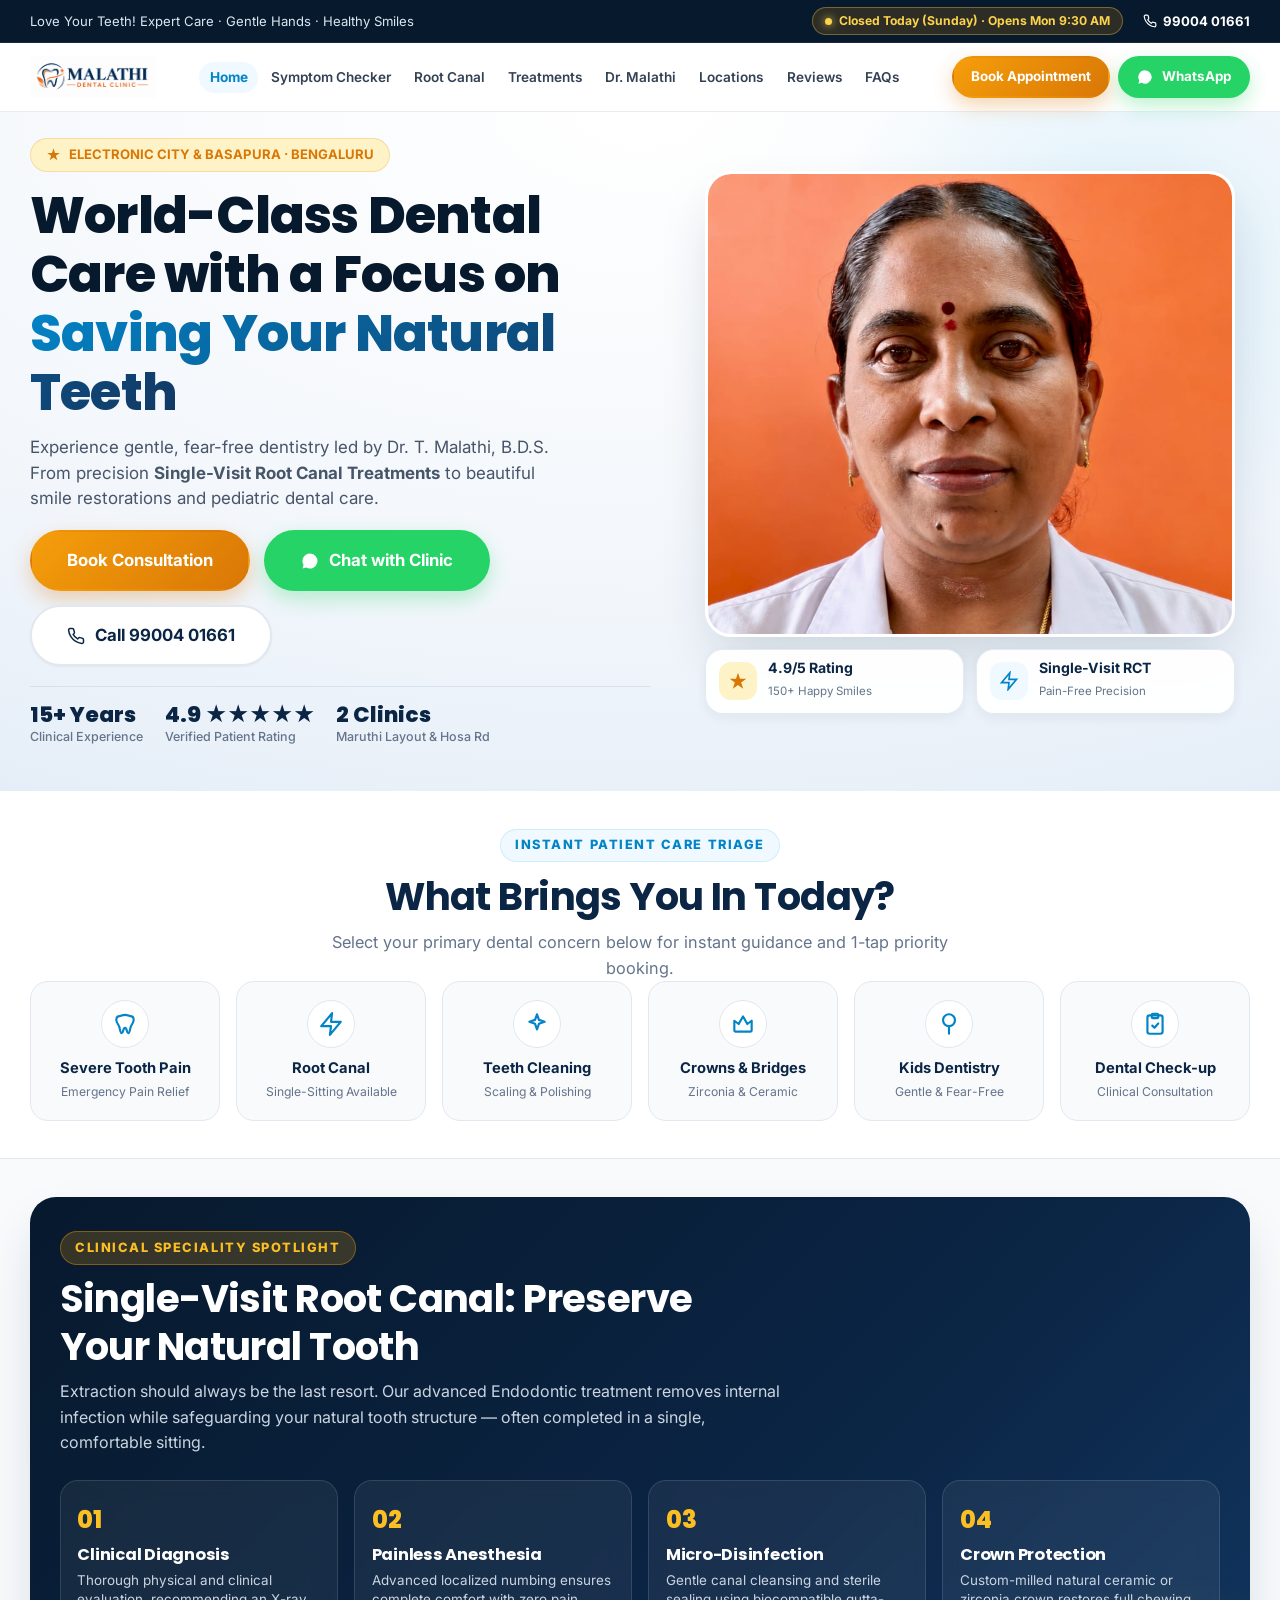
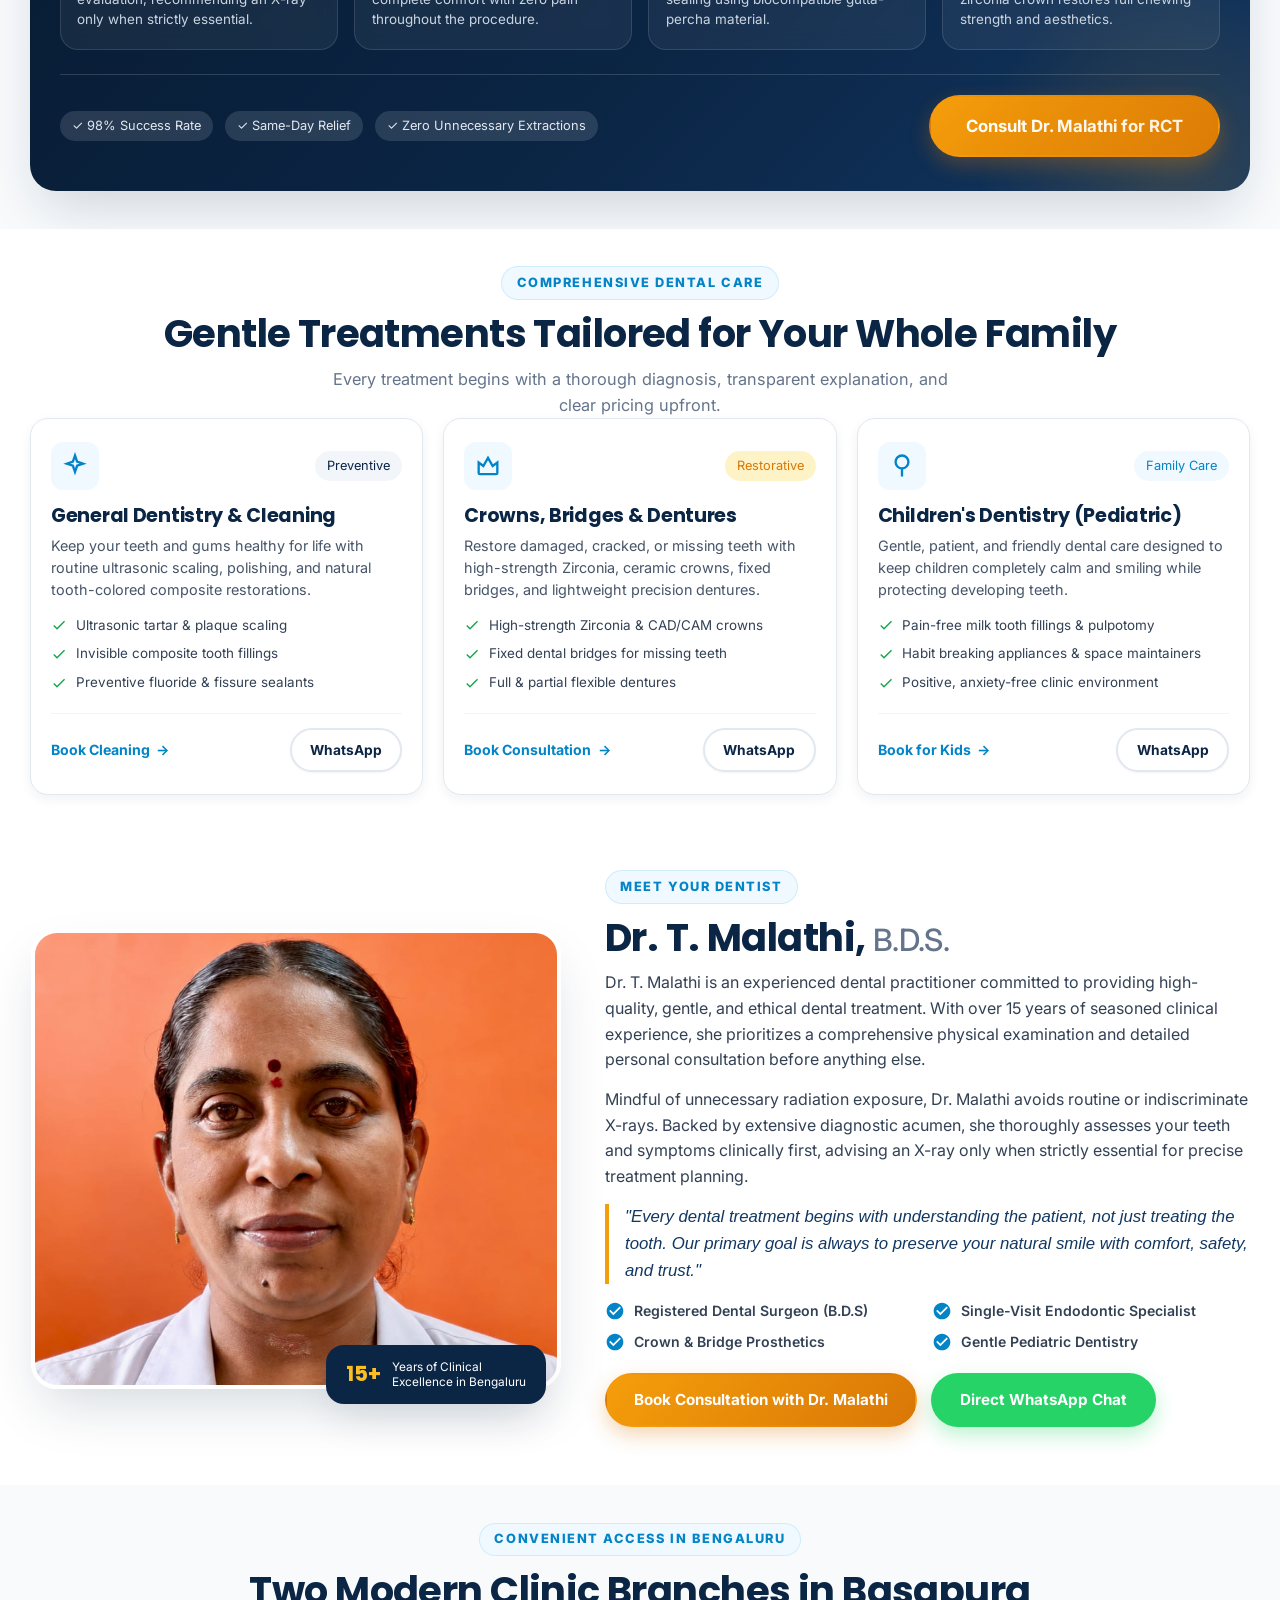
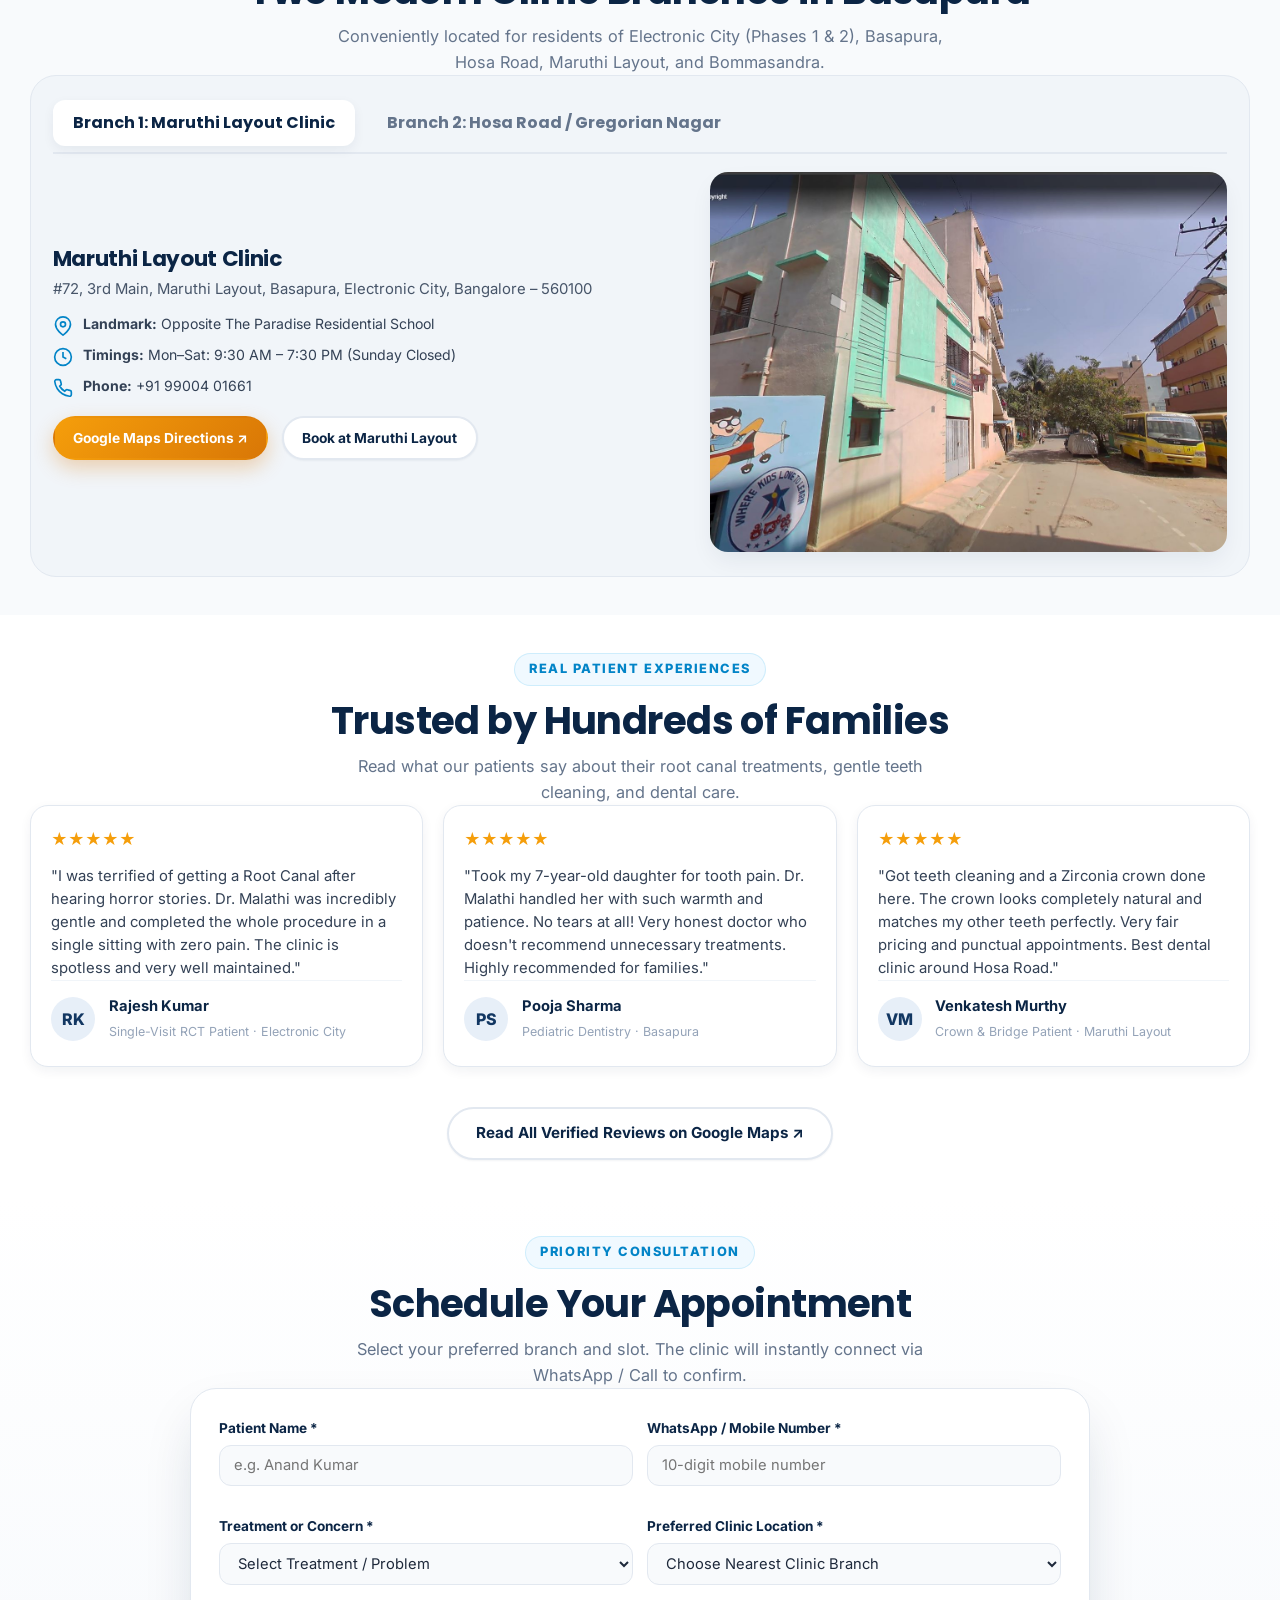
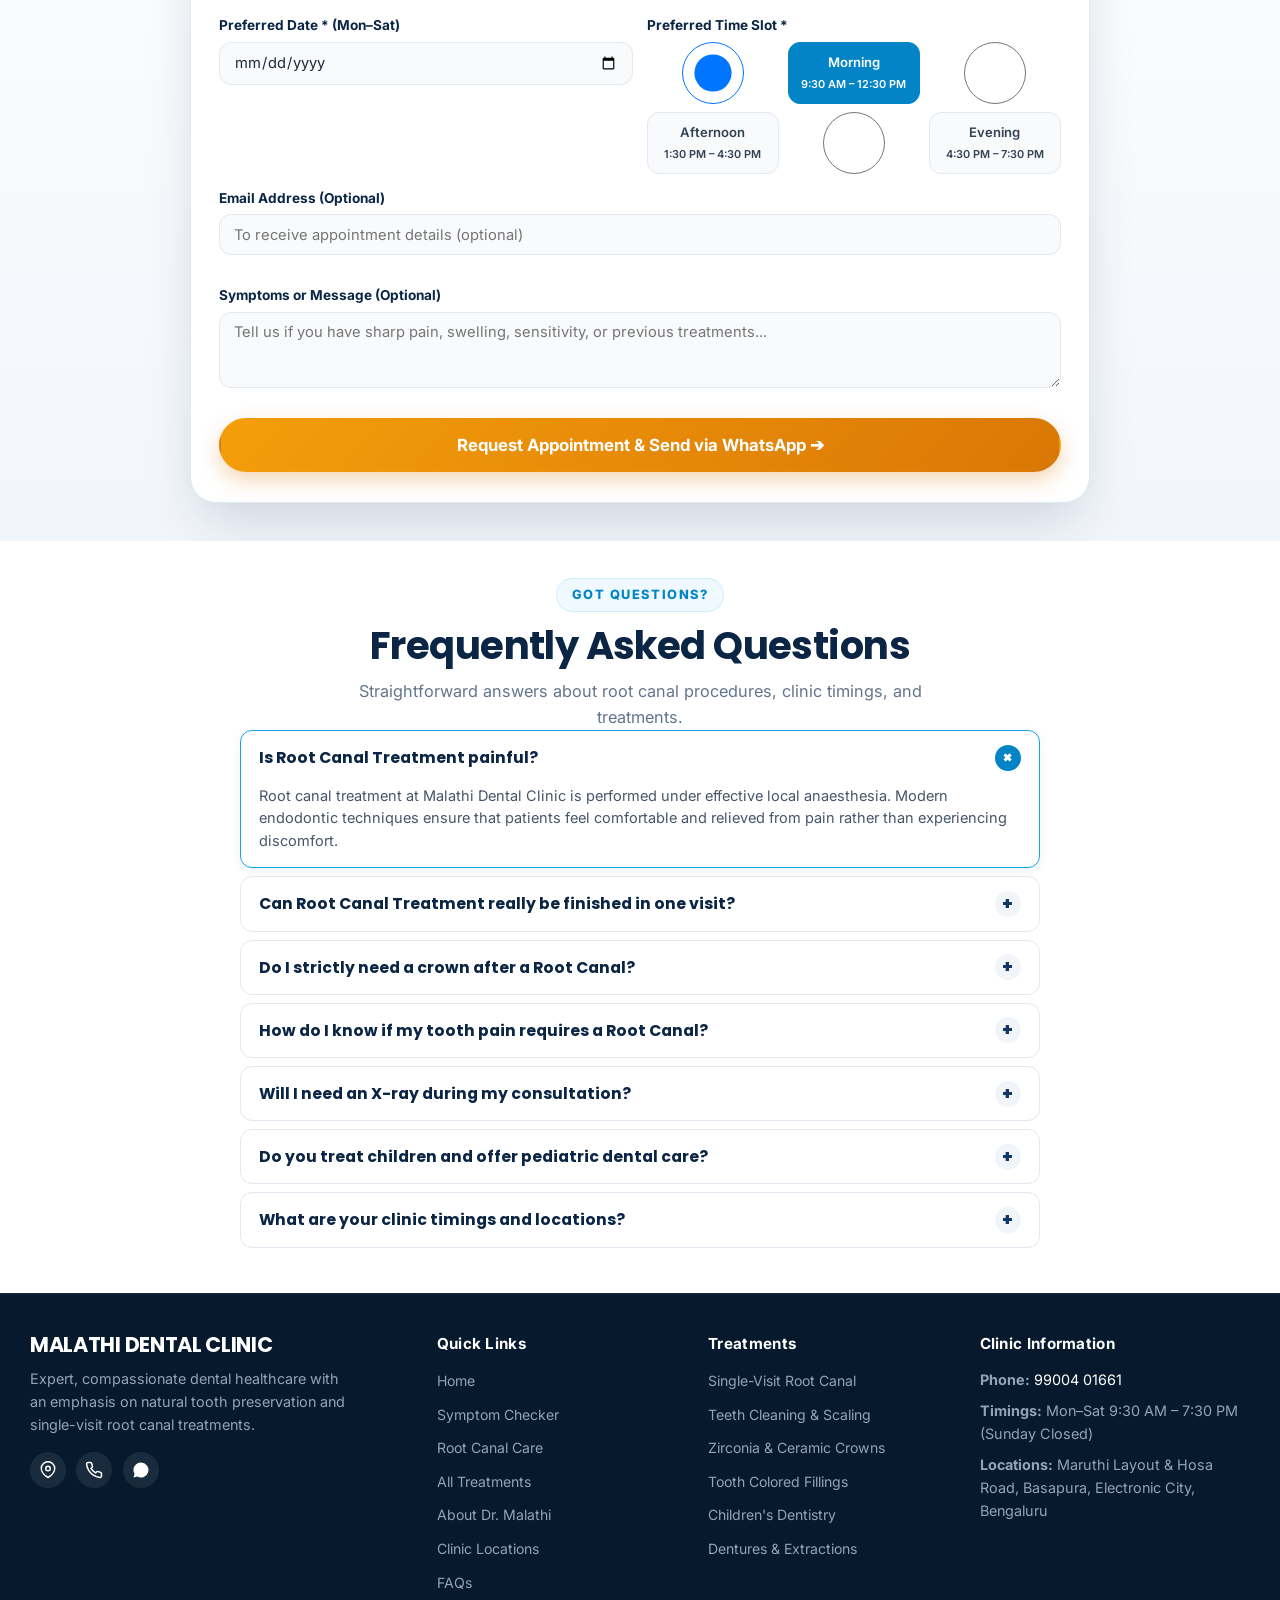
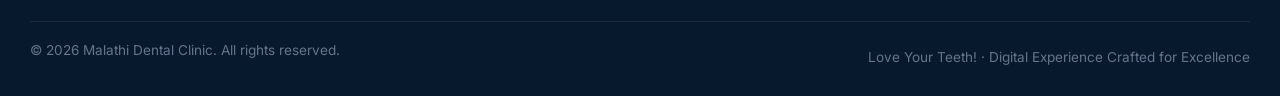
==== commit 2496548d: "Fixed Allignemnt Issue£" ====
--- a/index.html
+++ b/index.html
@@ -1,42 +1,72 @@
 <!DOCTYPE html>
 <html lang="en">
 <head>
+  <!-- Google tag (gtag.js) -->
+  <script async src="https://www.googletagmanager.com/gtag/js?id=AW-956778592"></script>
+  <script>
+    window.dataLayer = window.dataLayer || [];
+    function gtag(){dataLayer.push(arguments);}
+    gtag('js', new Date());
+    gtag('config', 'AW-956778592');
+  </script>
+
   <meta charset="UTF-8" />
-  <meta name="viewport" content="width=device-width, initial-scale=1.0, maximum-scale=1.0, user-scalable=no" />
-  <!-- ============================================================
-    MALATHI DENTAL CLINIC — Electronic City / Basapura, Bengaluru
-    Single-page static site. Opens directly in browser, no server.
-    Phone / WhatsApp are set ONCE in script.js (top constants).
-  ============================================================= -->
-  <meta name="description" content="Malathi Dental Clinic — dentist in Basapura & Electronic City, Bengaluru. Root canal treatment, general and children's dentistry at Maruthi Layout & Hosa Road. Call 99004 01661." />
-  <meta name="theme-color" content="#0b2f4a" />
+  <meta name="viewport" content="width=device-width, initial-scale=1.0, maximum-scale=5.0" />
+
+  <!-- Primary SEO Metadata -->
+  <title>Malathi Dental Clinic — World-Class Dental Care & Root Canal Specialist | Electronic City & Basapura, Bengaluru</title>
+  <meta name="description" content="Malathi Dental Clinic in Basapura & Electronic City, Bengaluru. Led by Dr. T. Malathi, B.D.S. Specializing in Single-Visit Root Canal Treatment, crowns, teeth cleaning, and gentle pediatric dentistry. Book online or call 99004 01661." />
+  <meta name="theme-color" content="#0b2545" />
   <link rel="canonical" href="https://www.malathidental.com/" />
-  <!-- Social preview (used when the link is shared on WhatsApp / Google) -->
+
+  <!-- Open Graph / Social Sharing -->
   <meta property="og:type" content="website" />
-  <meta property="og:title" content="Malathi Dental Clinic — Dentist in Basapura, Electronic City | Single-Visit Root Canal" />
-  <meta property="og:description" content="Dentist in Electronic City & Basapura — Single-Visit Root Canal Treatment by Dr. T. Malathi. Teeth cleaning, crowns, fillings, kids dentistry. Call 99004 01661." />
+  <meta property="og:title" content="Malathi Dental Clinic — Root Canal Specialist & Family Dentistry | Bengaluru" />
+  <meta property="og:description" content="Expert, gentle dental care in Electronic City & Basapura. Single-Visit Root Canal Treatment, crowns, fillings & kids care by Dr. T. Malathi, B.D.S." />
   <meta property="og:url" content="https://www.malathidental.com/" />
-  <!-- Link preview image (WhatsApp / Google): Dr. Malathi's photo -->
   <meta property="og:image" content="https://www.malathidental.com/images/doctor.jpg" />
   <meta property="og:image:width" content="962" />
   <meta property="og:image:height" content="1302" />
   <meta property="og:image:alt" content="Dr. T. Malathi, B.D.S — Malathi Dental Clinic" />
   <meta name="twitter:card" content="summary_large_image" />
   <meta name="twitter:image" content="https://www.malathidental.com/images/doctor.jpg" />
-  <!-- Local SEO: helps Google show phone, hours & addresses in search -->
+
+  <!-- Structured Data: Local Business (Dentist) -->
   <script type="application/ld+json">
   {
     "@context": "https://schema.org",
     "@type": "Dentist",
     "name": "Malathi Dental Clinic",
-    "description": "Dental clinic in Basapura, Electronic City, Bengaluru, with a focus on Root Canal Treatment.",
+    "image": "https://www.malathidental.com/images/doctor.jpg",
+    "description": "Premier dental clinic in Basapura, Electronic City, Bengaluru, specializing in Single-Visit Root Canal Treatment and natural tooth preservation.",
     "url": "https://www.malathidental.com/",
     "telephone": "+919900401661",
     "priceRange": "₹₹",
-    "areaServed": ["Electronic City", "Basapura", "Hosa Road", "Maruthi Layout", "Gregorian Nagar", "Bommasandra", "Neeladri Road", "Electronic City Phase 1", "Electronic City Phase 2"],
+    "founder": {
+      "@type": "Person",
+      "name": "Dr. T. Malathi",
+      "jobTitle": "Dental Surgeon",
+      "honorificSuffix": "B.D.S"
+    },
+    "areaServed": [
+      "Electronic City", "Basapura", "Hosa Road", "Maruthi Layout",
+      "Gregorian Nagar", "Bommasandra", "Neeladri Road", "Electronic City Phase 1", "Electronic City Phase 2"
+    ],
     "address": [
-      { "@type": "PostalAddress", "streetAddress": "#72, 3rd Main, Maruthi Layout, Basapura, Electronic City", "addressLocality": "Bangalore", "postalCode": "560100", "addressCountry": "IN" },
-      { "@type": "PostalAddress", "streetAddress": "1st Floor, St Gregorious Jso Church Building, 18/2, Hosa Rd, Gregorian Nagar Circle, Basapura", "addressLocality": "Bengaluru", "postalCode": "560100", "addressCountry": "IN" }
+      {
+        "@type": "PostalAddress",
+        "streetAddress": "#72, 3rd Main, Maruthi Layout, Basapura, Electronic City",
+        "addressLocality": "Bengaluru",
+        "postalCode": "560100",
+        "addressCountry": "IN"
+      },
+      {
+        "@type": "PostalAddress",
+        "streetAddress": "1st Floor, St Gregorious Jso Church Building, 18/2, Hosa Rd, Gregorian Nagar Circle, Basapura",
+        "addressLocality": "Bengaluru",
+        "postalCode": "560100",
+        "addressCountry": "IN"
+      }
     ],
     "openingHoursSpecification": {
       "@type": "OpeningHoursSpecification",
@@ -46,48 +76,84 @@
     }
   }
   </script>
-  <!-- FAQ schema: helps these answers appear in Google search results -->
+
+  <!-- Structured Data: FAQ Page -->
   <script type="application/ld+json">
   {
     "@context": "https://schema.org",
     "@type": "FAQPage",
     "mainEntity": [
-      { "@type": "Question", "name": "Is Root Canal Treatment painful?", "acceptedAnswer": { "@type": "Answer", "text": "Treatment is carried out under effective local anaesthesia — most patients report little to no pain." } },
-      { "@type": "Question", "name": "Can Root Canal Treatment be completed in one visit?", "acceptedAnswer": { "@type": "Answer", "text": "In clinically suitable cases, yes — completed in a single sitting. Suitability is confirmed after examination." } },
-      { "@type": "Question", "name": "Will I need a crown after Root Canal Treatment?", "acceptedAnswer": { "@type": "Answer", "text": "Often, yes — a crown protects the treated tooth. Your plan will make this clear upfront." } },
-      { "@type": "Question", "name": "How do I know if I need a Root Canal?", "acceptedAnswer": { "@type": "Answer", "text": "Persistent tooth pain, prolonged sensitivity to hot or cold, swelling, or pain when chewing can signal nerve damage. Only an examination can confirm." } },
-      { "@type": "Question", "name": "Do you treat children?", "acceptedAnswer": { "@type": "Answer", "text": "Yes — gentle dental care for young patients, alongside care for adults." } },
-      { "@type": "Question", "name": "Where are your clinics located?", "acceptedAnswer": { "@type": "Answer", "text": "Maruthi Layout and Hosa Road / Gregorian Nagar, Basapura, Bengaluru." } },
-      { "@type": "Question", "name": "What are your clinic timings?", "acceptedAnswer": { "@type": "Answer", "text": "Monday–Saturday, 9:30 AM–7:30 PM. Sunday is a holiday." } }
+      {
+        "@type": "Question",
+        "name": "Is Root Canal Treatment painful?",
+        "acceptedAnswer": {
+          "@type": "Answer",
+          "text": "Root canal treatment at Malathi Dental Clinic is performed under effective local anaesthesia. Most patients experience immediate relief from toothache and describe the procedure as virtually painless."
+        }
+      },
+      {
+        "@type": "Question",
+        "name": "Can a Root Canal be completed in a single visit?",
+        "acceptedAnswer": {
+          "@type": "Answer",
+          "text": "Yes. In clinically suitable cases without severe periapical infection, Dr. Malathi performs single-visit root canal treatments, completing the entire procedure in one comfortable sitting."
+        }
+      },
+      {
+        "@type": "Question",
+        "name": "Why is it better to save a tooth with a Root Canal instead of pulling it?",
+        "acceptedAnswer": {
+          "@type": "Answer",
+          "text": "Your natural tooth is always superior to artificial replacements. Saving your tooth prevents adjacent teeth from drifting, preserves your natural chewing efficiency, and maintains your jawbone structure."
+        }
+      },
+      {
+        "@type": "Question",
+        "name": "Where are Malathi Dental Clinic branches located?",
+        "acceptedAnswer": {
+          "@type": "Answer",
+          "text": "We operate two convenient clinics in Basapura, Electronic City: Clinic 1 at Maruthi Layout (opp. Paradise Residential School) and Clinic 2 on Hosa Road (St. Gregorious Church Building)."
+        }
+      },
+      {
+        "@type": "Question",
+        "name": "What are your clinic working hours?",
+        "acceptedAnswer": {
+          "@type": "Answer",
+          "text": "We are open Monday through Saturday from 9:30 AM to 7:30 PM. Sunday is a clinic holiday."
+        }
+      }
     ]
   }
   </script>
-  <title>Malathi Dental Clinic — Dentist in Basapura, Electronic City | Root Canal Treatment</title>
-
+
+  <!-- Fonts & Styles -->
   <link rel="preconnect" href="https://fonts.googleapis.com" />
   <link rel="preconnect" href="https://fonts.gstatic.com" crossorigin />
   <link href="https://fonts.googleapis.com/css2?family=Inter:wght@400;500;600;700;800&family=Poppins:wght@500;600;700;800&display=swap" rel="stylesheet" />
-
   <link rel="stylesheet" href="styles.css" />
-  <link rel="icon" href="data:image/svg+xml,%3Csvg xmlns='http://www.w3.org/2000/svg' viewBox='0 0 24 24' fill='%23f97316'%3E%3Cpath d='M12 2C7 2 4 5.5 4 10c0 3 1.5 4.5 2.5 7 .6 1.6 1 4.5 2.5 4.5 1.8 0 1-4 3-4s1.2 4 3 4c1.5 0 1.9-2.9 2.5-4.5 1-2.5 2.5-4 2.5-7 0-4.5-3-8-8-8z'/%3E%3C/svg%3E" />
+
+  <!-- SVG Favicon -->
+  <link rel="icon" href="data:image/svg+xml,%3Csvg xmlns='http://www.w3.org/2000/svg' viewBox='0 0 24 24' fill='%23f59e0b'%3E%3Cpath d='M12 2C7 2 4 5.5 4 10c0 3 1.5 4.5 2.5 7 .6 1.6 1 4.5 2.5 4.5 1.8 0 1-4 3-4s1.2 4 3 4c1.5 0 1.9-2.9 2.5-4.5 1-2.5 2.5-4 2.5-7 0-4.5-3-8-8-8z'/%3E%3C/svg%3E" />
 </head>
 <body>
-  <a class="skip-link" href="#main">Skip to main content</a>
+  <a class="skip-link" href="#main-content">Skip to main content</a>
 
   <!-- ==================== TOP UTILITY BAR ==================== -->
-  <!-- Matches screenshot: tagline left, phone + timings right -->
   <div class="topbar">
     <div class="container topbar-inner">
-      <p class="topbar-left">Love Your Teeth! &nbsp;|&nbsp; Expert Care. Gentle Hands. Healthy Smiles.</p>
-      <p class="topbar-right">
-        <a href="tel:+919900401661" data-call-link class="topbar-link" aria-label="Call Malathi Dental Clinic">
-          <svg viewBox="0 0 24 24" width="13" height="13" fill="none" stroke="currentColor" stroke-width="2" stroke-linecap="round" stroke-linejoin="round" aria-hidden="true"><path d="M22 16.92v3a2 2 0 0 1-2.18 2 19.79 19.79 0 0 1-8.63-3.07 19.5 19.5 0 0 1-6-6 19.79 19.79 0 0 1-3.07-8.67A2 2 0 0 1 4.11 2h3a2 2 0 0 1 2 1.72c.13.96.36 1.9.7 2.81a2 2 0 0 1-.45 2.11L8.09 9.91a16 16 0 0 0 6 6l1.27-1.27a2 2 0 0 1 2.11-.45c.91.34 1.85.57 2.81.7A2 2 0 0 1 22 16.92z"/></svg>
+      <div class="topbar-left">
+        <span>Love Your Teeth! Expert Care · Gentle Hands · Healthy Smiles</span>
+      </div>
+      <div class="topbar-right">
+        <div id="live-status" class="live-status open">
+          <span class="status-dot"></span> Checking clinic hours…
+        </div>
+        <a href="tel:+919900401661" data-call-link class="topbar-link" aria-label="Call clinic at 99004 01661">
+          <svg viewBox="0 0 24 24" width="14" height="14" fill="none" stroke="currentColor" stroke-width="2" stroke-linecap="round" stroke-linejoin="round" aria-hidden="true"><path d="M22 16.92v3a2 2 0 0 1-2.18 2 19.79 19.79 0 0 1-8.63-3.07 19.5 19.5 0 0 1-6-6 19.79 19.79 0 0 1-3.07-8.67A2 2 0 0 1 4.11 2h3a2 2 0 0 1 2 1.72c.13.96.36 1.9.7 2.81a2 2 0 0 1-.45 2.11L8.09 9.91a16 16 0 0 0 6 6l1.27-1.27a2 2 0 0 1 2.11-.45c.91.34 1.85.57 2.81.7A2 2 0 0 1 22 16.92z"/></svg>
           <span data-phone-label>99004 01661</span>
         </a>
-        <span class="topbar-sep" aria-hidden="true">|</span>
-        <span><svg viewBox="0 0 24 24" width="13" height="13" fill="none" stroke="currentColor" stroke-width="2" stroke-linecap="round" stroke-linejoin="round" aria-hidden="true"><circle cx="12" cy="12" r="10"/><path d="M12 6v6l4 2"/></svg> 9:30 AM – 7:30 PM (Sunday Holiday)</span>
-        <span class="open-badge" id="open-badge" role="status">Checking hours…</span>
-      </p>
+      </div>
     </div>
   </div>
 
@@ -95,472 +161,808 @@
   <header class="site-header" id="site-header">
     <div class="container header-inner">
       <a href="#home" class="logo" aria-label="Malathi Dental Clinic — Home">
-        <img src="images/logo.png" alt="Malathi Dental Clinic" class="logo-img" width="280" height="64" onerror="this.style.display='none'; this.nextElementSibling.style.display='flex'" />
-        <span class="logo-fallback" style="display:none"><span class="logo-orange">MALATHI</span><span class="logo-navy">DENTAL CLINIC</span></span>
+        <img src="images/logo.png" alt="Malathi Dental Clinic Logo" class="logo-img" width="220" height="48" onerror="this.style.display='none'; this.nextElementSibling.style.display='flex'" />
+        <span class="logo-text" style="display:none">
+          <span class="logo-brand">MALATHI</span>
+          <span class="logo-sub">DENTAL CLINIC</span>
+        </span>
       </a>
 
-      <nav class="main-nav" id="main-nav" aria-label="Primary navigation">
+      <nav class="main-nav" id="main-nav" aria-label="Primary Navigation">
         <ul>
           <li><a href="#home" class="nav-link">Home</a></li>
-          <li><a href="#about" class="nav-link">About Dr. Malathi</a></li>
+          <li><a href="#triage" class="nav-link">Symptom Checker</a></li>
+          <li><a href="#root-canal" class="nav-link">Root Canal</a></li>
           <li><a href="#services" class="nav-link">Treatments</a></li>
-          <li><a href="#root-canal" class="nav-link">Root Canal</a></li>
-          <li><a href="#gallery" class="nav-link">Gallery</a></li>
+          <li><a href="#about" class="nav-link">Dr. Malathi</a></li>
+          <li><a href="#branches" class="nav-link">Locations</a></li>
           <li><a href="#reviews" class="nav-link">Reviews</a></li>
           <li><a href="#faq" class="nav-link">FAQs</a></li>
-          <li><a href="#contact" class="nav-link">Contact</a></li>
         </ul>
       </nav>
 
       <div class="header-actions">
-        <a href="#contact" class="btn btn-primary btn-sm btn-book">Book Appointment</a>
-        <a href="https://wa.me/919900401661?text=Hi%2C%20I%27d%20like%20to%20book%20an%20appointment" class="btn btn-whatsapp btn-sm" data-whatsapp-link target="_blank" rel="noopener" aria-label="Chat on WhatsApp">
-          <svg viewBox="0 0 24 24" width="15" height="15" fill="currentColor" aria-hidden="true"><path d="M12 2a10 10 0 0 0-8.6 15.1L2 22l5-1.3A10 10 0 1 0 12 2z"/></svg>
+        <a href="#booking-section" class="btn btn-primary btn-sm btn-book">Book Appointment</a>
+        <a href="https://wa.me/919900401661" data-whatsapp-link target="_blank" rel="noopener" class="btn btn-whatsapp btn-sm btn-header-wa" aria-label="Chat on WhatsApp">
+          <svg viewBox="0 0 24 24" width="16" height="16" fill="currentColor" aria-hidden="true"><path d="M12 2a10 10 0 0 0-8.6 15.1L2 22l5-1.3A10 10 0 1 0 12 2z"/></svg>
           WhatsApp
         </a>
-        <a href="tel:+919900401661" class="btn btn-outline btn-icon" data-call-link aria-label="Call the clinic now">
-          <svg viewBox="0 0 24 24" width="17" height="17" fill="none" stroke="currentColor" stroke-width="2" stroke-linecap="round" stroke-linejoin="round" aria-hidden="true"><path d="M22 16.92v3a2 2 0 0 1-2.18 2 19.79 19.79 0 0 1-8.63-3.07 19.5 19.5 0 0 1-6-6 19.79 19.79 0 0 1-3.07-8.67A2 2 0 0 1 4.11 2h3a2 2 0 0 1 2 1.72c.13.96.36 1.9.7 2.81a2 2 0 0 1-.45 2.11L8.09 9.91a16 16 0 0 0 6 6l1.27-1.27a2 2 0 0 1 2.11-.45c.91.34 1.85.57 2.81.7A2 2 0 0 1 22 16.92z"/></svg>
-        </a>
-        <button class="nav-toggle" id="nav-toggle" aria-label="Open menu" aria-expanded="false" aria-controls="main-nav">
+        <button class="nav-toggle" id="nav-toggle" aria-label="Toggle navigation menu" aria-expanded="false" aria-controls="main-nav">
           <span></span><span></span><span></span>
         </button>
       </div>
     </div>
   </header>
 
-  <main id="main">
-    <!-- HERO: one clear message, real doctor photograph ==================== -->
-    <section class="hero" id="home" aria-label="Malathi Dental Clinic introduction">
+  <main id="main-content">
+    <!-- ==================== HERO SECTION ==================== -->
+    <section class="hero" id="home" aria-label="Introduction to Malathi Dental Clinic">
       <div class="container hero-grid">
-        <div class="hero-copy">
-          <p class="eyebrow">DENTAL CARE IN ELECTRONIC CITY &amp; BASAPURA</p>
-          <h1>Expert Dental Care with a Focus on Saving Your Natural Teeth</h1>
-          <p class="lead">From routine dental care to Root Canal Treatment, we provide thoughtful, personalised treatment for you and your family.</p>
-          <p class="hero-highlight">Single-Visit Root Canal Treatment for Clinically Suitable Cases</p>
-          <div class="hero-cta">
-            <a href="#contact" class="btn btn-primary btn-lg">Book an Appointment</a>
-          </div>
-          <div class="hero-cta-duo">
-            <a href="tel:+919900401661" class="btn btn-outline" data-call-link>Call Now</a>
-            <a href="https://wa.me/919900401661?text=Hi%2C%20I%27d%20like%20to%20book%20an%20appointment" class="btn btn-whatsapp" data-whatsapp-link target="_blank" rel="noopener">WhatsApp Us</a>
-          </div>
-          <p class="hero-meta">Maruthi Layout &amp; Hosa Road, Basapura<br />Monday–Saturday · 9:30 AM–7:30 PM</p>
-        </div>
-        <div class="hero-photo">
-          <img src="images/doctor.jpg" alt="Dr. T. Malathi, B.D.S" width="640" height="800" loading="eager" fetchpriority="high" />
+        <div class="hero-content">
+          <div class="hero-tag">
+            <svg viewBox="0 0 24 24" width="15" height="15" fill="currentColor"><path d="M12 2l2.4 7.4h7.6l-6.2 4.5 2.4 7.4-6.2-4.5-6.2 4.5 2.4-7.4-6.2-4.5h7.6z"/></svg>
+            ELECTRONIC CITY & BASAPURA · BENGALURU
+          </div>
+          <h1 class="hero-title">
+            World-Class Dental Care with a Focus on <span class="text-gradient">Saving Your Natural Teeth</span>
+          </h1>
+          <p class="hero-subtitle">
+            Experience gentle, fear-free dentistry led by Dr. T. Malathi, B.D.S. From precision <strong>Single-Visit Root Canal Treatments</strong> to beautiful smile restorations and pediatric dental care.
+          </p>
+
+          <div class="hero-actions">
+            <a href="#booking-section" class="btn btn-primary btn-lg">Book Consultation</a>
+            <a href="https://wa.me/919900401661" data-whatsapp-link target="_blank" rel="noopener" class="btn btn-whatsapp btn-lg">
+              <svg viewBox="0 0 24 24" width="18" height="18" fill="currentColor"><path d="M12 2a10 10 0 0 0-8.6 15.1L2 22l5-1.3A10 10 0 1 0 12 2z"/></svg>
+              Chat with Clinic
+            </a>
+            <a href="tel:+919900401661" data-call-link class="btn btn-outline btn-lg">
+              <svg viewBox="0 0 24 24" width="18" height="18" fill="none" stroke="currentColor" stroke-width="2" stroke-linecap="round" stroke-linejoin="round"><path d="M22 16.92v3a2 2 0 0 1-2.18 2 19.79 19.79 0 0 1-8.63-3.07 19.5 19.5 0 0 1-6-6 19.79 19.79 0 0 1-3.07-8.67A2 2 0 0 1 4.11 2h3a2 2 0 0 1 2 1.72c.13.96.36 1.9.7 2.81a2 2 0 0 1-.45 2.11L8.09 9.91a16 16 0 0 0 6 6l1.27-1.27a2 2 0 0 1 2.11-.45c.91.34 1.85.57 2.81.7A2 2 0 0 1 22 16.92z"/></svg>
+              Call 99004 01661
+            </a>
+          </div>
+
+          <div class="hero-trust-bar">
+            <div class="trust-metric">
+              <strong>15+ Years</strong>
+              <span>Clinical Experience</span>
+            </div>
+            <div class="trust-metric">
+              <strong>4.9 ★★★★★</strong>
+              <span>Verified Patient Rating</span>
+            </div>
+            <div class="trust-metric">
+              <strong>2 Clinics</strong>
+              <span>Maruthi Layout & Hosa Rd</span>
+            </div>
+          </div>
+        </div>
+
+        <div class="hero-visual">
+          <div class="hero-doctor-card">
+            <div class="hero-photo-wrap">
+              <img src="images/doctor.jpg" alt="Dr. T. Malathi, B.D.S — Malathi Dental Clinic" class="hero-img" width="530" height="460" loading="eager" fetchpriority="high" />
+            </div>
+
+            <!-- Credential Badges Positioned Cleanly Beneath Photo (Zero Overlay On Face) -->
+            <div class="hero-badges-row">
+              <div class="hero-badge-pill">
+                <div class="hero-badge-icon amber">
+                  <svg viewBox="0 0 24 24" width="20" height="20" fill="currentColor"><path d="M12 2l2.4 7.4h7.6l-6.2 4.5 2.4 7.4-6.2-4.5-6.2 4.5 2.4-7.4-6.2-4.5h7.6z"/></svg>
+                </div>
+                <div class="hero-badge-text">
+                  <strong>4.9/5 Rating</strong>
+                  <span>150+ Happy Smiles</span>
+                </div>
+              </div>
+
+              <div class="hero-badge-pill">
+                <div class="hero-badge-icon azure">
+                  <svg viewBox="0 0 24 24" width="20" height="20" fill="none" stroke="currentColor" stroke-width="2"><path d="M13 2L3 14h9l-1 8 10-12h-9l1-8z"/></svg>
+                </div>
+                <div class="hero-badge-text">
+                  <strong>Single-Visit RCT</strong>
+                  <span>Pain-Free Precision</span>
+                </div>
+              </div>
+            </div>
+          </div>
         </div>
       </div>
     </section>
 
+    <!-- ==================== TRIAGE: WHAT BRINGS YOU IN TODAY? ==================== -->
+    <section class="section triage-section" id="triage" aria-labelledby="triage-heading">
+      <div class="container">
+        <div class="text-center">
+          <span class="section-eyebrow">Instant Patient Care Triage</span>
+          <h2 id="triage-heading" class="section-title">What Brings You In Today?</h2>
+          <p class="section-desc mx-auto">Select your primary dental concern below for instant guidance and 1-tap priority booking.</p>
+        </div>
+
+        <div class="triage-grid">
+          <!-- Triage 1: Severe Pain -->
+          <a href="#booking-section" class="triage-card" data-triage-service="Emergency Tooth Pain Relief">
+            <div class="triage-icon">
+              <svg viewBox="0 0 24 24" width="26" height="26" fill="none" stroke="currentColor" stroke-width="2" stroke-linecap="round" stroke-linejoin="round"><path d="M12 3.5c-2.6 0-3.4 1.2-5 1.2-1.9 0-3 1.5-3 3.5 0 2.6 2 4.2 2.8 6.6.5 1.6.8 5.7 2.2 5.7 1.6 0 1-4.9 3-4.9s1.4 4.9 3 4.9c1.4 0 1.7-4.1 2.2-5.7.8-2.4 2.8-4 2.8-6.6 0-2-1.1-3.5-3-3.5-1.6 0-2.4-1.2-5-1.2z"/></svg>
+            </div>
+            <strong>Severe Tooth Pain</strong>
+            <span>Emergency Pain Relief</span>
+          </a>
+
+          <!-- Triage 2: Root Canal -->
+          <a href="#booking-section" class="triage-card" data-triage-service="Single-Visit Root Canal Treatment">
+            <div class="triage-icon">
+              <svg viewBox="0 0 24 24" width="26" height="26" fill="none" stroke="currentColor" stroke-width="2" stroke-linecap="round" stroke-linejoin="round"><path d="M13 2L3 14h9l-1 8 10-12h-9l1-8z"/></svg>
+            </div>
+            <strong>Root Canal</strong>
+            <span>Single-Sitting Available</span>
+          </a>
+
+          <!-- Triage 3: Teeth Cleaning -->
+          <a href="#booking-section" class="triage-card" data-triage-service="Teeth Cleaning & Scaling">
+            <div class="triage-icon">
+              <svg viewBox="0 0 24 24" width="26" height="26" fill="none" stroke="currentColor" stroke-width="2" stroke-linecap="round" stroke-linejoin="round"><path d="M12 3l1.8 5.2L19 10l-5.2 1.8L12 17l-1.8-5.2L5 10l5.2-1.8z"/></svg>
+            </div>
+            <strong>Teeth Cleaning</strong>
+            <span>Scaling & Polishing</span>
+          </a>
+
+          <!-- Triage 4: Crowns & Bridges -->
+          <a href="#booking-section" class="triage-card" data-triage-service="Crowns & Bridges">
+            <div class="triage-icon">
+              <svg viewBox="0 0 24 24" width="26" height="26" fill="none" stroke="currentColor" stroke-width="2" stroke-linecap="round" stroke-linejoin="round"><path d="M4 9l4 3 4-7 4 7 4-3v9a1 1 0 0 1-1 1H5a1 1 0 0 1-1-1z"/></svg>
+            </div>
+            <strong>Crowns & Bridges</strong>
+            <span>Zirconia & Ceramic</span>
+          </a>
+
+          <!-- Triage 5: Kids Care -->
+          <a href="#booking-section" class="triage-card" data-triage-service="Children's Dentistry">
+            <div class="triage-icon">
+              <svg viewBox="0 0 24 24" width="26" height="26" fill="none" stroke="currentColor" stroke-width="2" stroke-linecap="round" stroke-linejoin="round"><circle cx="12" cy="8.5" r="5.5"/><path d="M12 14v7"/></svg>
+            </div>
+            <strong>Kids Dentistry</strong>
+            <span>Gentle & Fear-Free</span>
+          </a>
+
+          <!-- Triage 6: Checkup -->
+          <a href="#booking-section" class="triage-card" data-triage-service="Dental Consultation & Check-up">
+            <div class="triage-icon">
+              <svg viewBox="0 0 24 24" width="26" height="26" fill="none" stroke="currentColor" stroke-width="2" stroke-linecap="round" stroke-linejoin="round"><rect x="5" y="4" width="14" height="17" rx="2"/><rect x="9" y="2.5" width="6" height="4" rx="1"/><path d="M9.5 13.5l2 2 3.5-4"/></svg>
+            </div>
+            <strong>Dental Check-up</strong>
+            <span>Clinical Consultation</span>
+          </a>
+        </div>
+      </div>
     </section>
 
-    <!-- ==================== TRUST STRIP ==================== -->
-    <section class="section section-tight" aria-label="Why patients choose Malathi Dental Clinic">
+    <!-- ==================== ROOT CANAL SPECIALTY SPOTLIGHT ==================== -->
+    <section class="section" id="root-canal" aria-labelledby="rct-heading">
       <div class="container">
-        <h2 class="center">Why Patients Choose Malathi Dental Clinic</h2>
-        <div class="trust-grid">
-          <div class="trust-item"><strong>Experienced Dental Care</strong><span>Thoughtful diagnosis and treatment planning.</span></div>
-          <div class="trust-item"><strong>Root Canal Focus</strong><span>A special focus on preserving natural teeth through appropriate Root Canal Treatment.</span></div>
-          <div class="trust-item"><strong>Patient-Centred Approach</strong><span>Clear explanations and personalised treatment planning.</span></div>
-          <div class="trust-item"><strong>Two Convenient Locations</strong><span>Maruthi Layout and Hosa Road, Basapura.</span></div>
+        <div class="rct-banner">
+          <div class="rct-header">
+            <span class="section-eyebrow" style="background: rgba(245, 158, 11, 0.2); color: var(--amber-400); border-color: rgba(245, 158, 11, 0.4);">Clinical Speciality Spotlight</span>
+            <h2 id="rct-heading">Single-Visit Root Canal: Preserve Your Natural Tooth</h2>
+            <p>
+              Extraction should always be the last resort. Our advanced Endodontic treatment removes internal infection while safeguarding your natural tooth structure — often completed in a single, comfortable sitting.
+            </p>
+          </div>
+
+          <div class="rct-timeline">
+            <div class="rct-step-card">
+              <span class="step-number">01</span>
+              <h3>Clinical Diagnosis</h3>
+              <p>Thorough physical and clinical evaluation, recommending an X-ray only when strictly essential.</p>
+            </div>
+
+            <div class="rct-step-card">
+              <span class="step-number">02</span>
+              <h3>Painless Anesthesia</h3>
+              <p>Advanced localized numbing ensures complete comfort with zero pain throughout the procedure.</p>
+            </div>
+
+            <div class="rct-step-card">
+              <span class="step-number">03</span>
+              <h3>Micro-Disinfection</h3>
+              <p>Gentle canal cleansing and sterile sealing using biocompatible gutta-percha material.</p>
+            </div>
+
+            <div class="rct-step-card">
+              <span class="step-number">04</span>
+              <h3>Crown Protection</h3>
+              <p>Custom-milled natural ceramic or zirconia crown restores full chewing strength and aesthetics.</p>
+            </div>
+          </div>
+
+          <div class="rct-footer-cta">
+            <div class="rct-badge-row">
+              <span class="pill-badge">✓ 98% Success Rate</span>
+              <span class="pill-badge">✓ Same-Day Relief</span>
+              <span class="pill-badge">✓ Zero Unnecessary Extractions</span>
+            </div>
+            <a href="#booking-section" class="btn btn-primary btn-lg">Consult Dr. Malathi for RCT</a>
+          </div>
         </div>
       </div>
     </section>
 
-    <!-- ==================== MEET THE DOCTOR ==================== -->
-    <!-- REQUIRED FROM CLINIC (not shown): years of experience, languages spoken -->
-    <section class="section section-alt" id="about" aria-labelledby="about-title">
-      <div class="container about-narrow">
-        <h2 id="about-title" class="center">Meet Dr. T. Malathi, B.D.S.</h2>
-        <div class="card doctor-card">
-          <p>Every dental treatment begins with understanding the patient — not just the tooth.</p>
-          <p>Dr. T. Malathi provides personalised dental care with a particular focus on Root Canal Treatment. Her approach is centred around careful diagnosis, explaining treatment options clearly and helping patients make informed decisions about their dental health.</p>
-          <p>Whether you are visiting for a routine check-up or dealing with tooth pain, the goal is simple: provide appropriate treatment while preserving your natural teeth whenever possible.</p>
-          <p class="doctor-expertise"><strong>Areas of focus:</strong> Root Canal Treatment · Single-visit RCT for suitable cases · Crowns &amp; Bridges · General &amp; children's dentistry</p>
-          <div class="center cta-row">
-            <a href="#contact" class="btn btn-primary">Meet Dr. Malathi</a>
+    <!-- ==================== COMPLETE SERVICES GRID ==================== -->
+    <section class="section section-alt" id="services" aria-labelledby="services-heading">
+      <div class="container">
+        <div class="text-center">
+          <span class="section-eyebrow">Comprehensive Dental Care</span>
+          <h2 id="services-heading" class="section-title">Gentle Treatments Tailored for Your Whole Family</h2>
+          <p class="section-desc mx-auto">Every treatment begins with a thorough diagnosis, transparent explanation, and clear pricing upfront.</p>
+        </div>
+
+        <div class="services-grid">
+          <!-- Service 1: General Dentistry -->
+          <div class="service-box">
+            <div>
+              <div class="service-box-header">
+                <div class="service-icon-box">
+                  <svg viewBox="0 0 24 24" width="28" height="28" fill="none" stroke="currentColor" stroke-width="2"><path d="M12 3l1.8 5.2L19 10l-5.2 1.8L12 17l-1.8-5.2L5 10l5.2-1.8z"/></svg>
+                </div>
+                <span class="pill-badge" style="background: var(--navy-50); color: var(--navy-900);">Preventive</span>
+              </div>
+              <h3>General Dentistry & Cleaning</h3>
+              <p>Keep your teeth and gums healthy for life with routine ultrasonic scaling, polishing, and natural tooth-colored composite restorations.</p>
+              <ul class="service-highlights">
+                <li><svg viewBox="0 0 24 24" width="16" height="16" fill="currentColor"><path d="M9 16.17L4.83 12l-1.42 1.41L9 19 21 7l-1.41-1.41z"/></svg> Ultrasonic tartar & plaque scaling</li>
+                <li><svg viewBox="0 0 24 24" width="16" height="16" fill="currentColor"><path d="M9 16.17L4.83 12l-1.42 1.41L9 19 21 7l-1.41-1.41z"/></svg> Invisible composite tooth fillings</li>
+                <li><svg viewBox="0 0 24 24" width="16" height="16" fill="currentColor"><path d="M9 16.17L4.83 12l-1.42 1.41L9 19 21 7l-1.41-1.41z"/></svg> Preventive fluoride & fissure sealants</li>
+              </ul>
+            </div>
+            <div class="service-box-action">
+              <a href="#booking-section" class="link-btn" onclick="document.getElementById('f-service').value='Teeth Cleaning & Scaling'">Book Cleaning <span>→</span></a>
+              <a class="btn btn-outline btn-sm" data-wa-enquire="Hi Dr. Malathi, I would like to inquire about teeth cleaning and checkup.">WhatsApp</a>
+            </div>
+          </div>
+
+          <!-- Service 2: Restorative Crowns & Bridges -->
+          <div class="service-box">
+            <div>
+              <div class="service-box-header">
+                <div class="service-icon-box">
+                  <svg viewBox="0 0 24 24" width="28" height="28" fill="none" stroke="currentColor" stroke-width="2"><path d="M4 9l4 3 4-7 4 7 4-3v9a1 1 0 0 1-1 1H5a1 1 0 0 1-1-1z"/></svg>
+                </div>
+                <span class="pill-badge" style="background: var(--amber-100); color: var(--amber-600);">Restorative</span>
+              </div>
+              <h3>Crowns, Bridges & Dentures</h3>
+              <p>Restore damaged, cracked, or missing teeth with high-strength Zirconia, ceramic crowns, fixed bridges, and lightweight precision dentures.</p>
+              <ul class="service-highlights">
+                <li><svg viewBox="0 0 24 24" width="16" height="16" fill="currentColor"><path d="M9 16.17L4.83 12l-1.42 1.41L9 19 21 7l-1.41-1.41z"/></svg> High-strength Zirconia & CAD/CAM crowns</li>
+                <li><svg viewBox="0 0 24 24" width="16" height="16" fill="currentColor"><path d="M9 16.17L4.83 12l-1.42 1.41L9 19 21 7l-1.41-1.41z"/></svg> Fixed dental bridges for missing teeth</li>
+                <li><svg viewBox="0 0 24 24" width="16" height="16" fill="currentColor"><path d="M9 16.17L4.83 12l-1.42 1.41L9 19 21 7l-1.41-1.41z"/></svg> Full & partial flexible dentures</li>
+              </ul>
+            </div>
+            <div class="service-box-action">
+              <a href="#booking-section" class="link-btn" onclick="document.getElementById('f-service').value='Crowns & Bridges'">Book Consultation <span>→</span></a>
+              <a class="btn btn-outline btn-sm" data-wa-enquire="Hi Dr. Malathi, I'd like to inquire about dental crowns or bridge treatment.">WhatsApp</a>
+            </div>
+          </div>
+
+          <!-- Service 3: Pediatric & Family Dentistry -->
+          <div class="service-box">
+            <div>
+              <div class="service-box-header">
+                <div class="service-icon-box">
+                  <svg viewBox="0 0 24 24" width="28" height="28" fill="none" stroke="currentColor" stroke-width="2"><circle cx="12" cy="8.5" r="5.5"/><path d="M12 14v7"/></svg>
+                </div>
+                <span class="pill-badge" style="background: var(--azure-50); color: var(--azure-600);">Family Care</span>
+              </div>
+              <h3>Children's Dentistry (Pediatric)</h3>
+              <p>Gentle, patient, and friendly dental care designed to keep children completely calm and smiling while protecting developing teeth.</p>
+              <ul class="service-highlights">
+                <li><svg viewBox="0 0 24 24" width="16" height="16" fill="currentColor"><path d="M9 16.17L4.83 12l-1.42 1.41L9 19 21 7l-1.41-1.41z"/></svg> Pain-free milk tooth fillings & pulpotomy</li>
+                <li><svg viewBox="0 0 24 24" width="16" height="16" fill="currentColor"><path d="M9 16.17L4.83 12l-1.42 1.41L9 19 21 7l-1.41-1.41z"/></svg> Habit breaking appliances & space maintainers</li>
+                <li><svg viewBox="0 0 24 24" width="16" height="16" fill="currentColor"><path d="M9 16.17L4.83 12l-1.42 1.41L9 19 21 7l-1.41-1.41z"/></svg> Positive, anxiety-free clinic environment</li>
+              </ul>
+            </div>
+            <div class="service-box-action">
+              <a href="#booking-section" class="link-btn" onclick="document.getElementById('f-service').value='Children\'s Dentistry'">Book for Kids <span>→</span></a>
+              <a class="btn btn-outline btn-sm" data-wa-enquire="Hi Dr. Malathi, I want to book a gentle dental appointment for my child.">WhatsApp</a>
+            </div>
           </div>
         </div>
       </div>
     </section>
 
-    <!-- ==================== HOW CAN WE HELP ==================== -->
-    <section class="section" id="help" aria-labelledby="help-title">
+    <!-- ==================== MEET DR. MALATHI ==================== -->
+    <section class="section section-alt" id="about" aria-labelledby="doctor-heading">
       <div class="container">
-        <h2 id="help-title" class="center">How Can We Help You?</h2>
-        <div class="help-grid">
-          <a class="card help-card" href="#contact"><svg class="svc-icon" viewBox="0 0 24 24" width="24" height="24" fill="none" stroke="currentColor" stroke-width="1.8" stroke-linecap="round" stroke-linejoin="round" aria-hidden="true"><path d="M12 3.5c-2.6 0-3.4 1.2-5 1.2-1.9 0-3 1.5-3 3.5 0 2.6 2 4.2 2.8 6.6.5 1.6.8 5.7 2.2 5.7 1.6 0 1-4.9 3-4.9s1.4 4.9 3 4.9c1.4 0 1.7-4.1 2.2-5.7.8-2.4 2.8-4 2.8-6.6 0-2-1.1-3.5-3-3.5-1.6 0-2.4-1.2-5-1.2z"/></svg><span>Tooth Pain</span></a>
-          <a class="card help-card" href="#contact"><svg class="svc-icon" viewBox="0 0 24 24" width="24" height="24" fill="none" stroke="currentColor" stroke-width="1.8" stroke-linecap="round" stroke-linejoin="round" aria-hidden="true"><rect x="5" y="4" width="14" height="17" rx="2"/><rect x="9" y="2.5" width="6" height="4" rx="1"/><path d="M9.5 13.5l2 2 3.5-4"/></svg><span>Dental Check-up</span></a>
-          <a class="card help-card" href="#contact"><svg class="svc-icon" viewBox="0 0 24 24" width="24" height="24" fill="none" stroke="currentColor" stroke-width="1.8" stroke-linecap="round" stroke-linejoin="round" aria-hidden="true"><path d="M12 3l1.8 5.2L19 10l-5.2 1.8L12 17l-1.8-5.2L5 10l5.2-1.8z"/></svg><span>Teeth Cleaning</span></a>
-          <a class="card help-card" href="#contact"><svg class="svc-icon" viewBox="0 0 24 24" width="24" height="24" fill="none" stroke="currentColor" stroke-width="1.8" stroke-linecap="round" stroke-linejoin="round" aria-hidden="true"><path d="M4 9l4 3 4-7 4 7 4-3v9a1 1 0 0 1-1 1H5a1 1 0 0 1-1-1z"/></svg><span>Crown or Bridge</span></a>
-          <a class="card help-card" href="#contact"><svg class="svc-icon" viewBox="0 0 24 24" width="24" height="24" fill="none" stroke="currentColor" stroke-width="1.8" stroke-linecap="round" stroke-linejoin="round" aria-hidden="true"><circle cx="12" cy="8.5" r="5.5"/><path d="M12 14v7"/></svg><span>Children's Dentistry</span></a>
-          <a class="card help-card" href="#contact"><svg class="svc-icon" viewBox="0 0 24 24" width="24" height="24" fill="none" stroke="currentColor" stroke-width="1.8" stroke-linecap="round" stroke-linejoin="round" aria-hidden="true"><path d="M21 11.5a8.5 8.5 0 0 1-12.4 7.5L3 21l2-5.4A8.5 8.5 0 1 1 21 11.5z"/></svg><span>Something Else</span></a>
-        </div>
-        <div class="center cta-row">
-          <a href="#contact" class="btn btn-primary">Book an Appointment</a>
+        <div class="doctor-profile-grid">
+          <div class="doctor-portrait-box">
+            <img src="images/doctor.jpg" alt="Dr. T. Malathi, B.D.S — Dental Surgeon" width="530" height="460" loading="lazy" />
+            <div class="doctor-experience-tag">
+              <strong>15+</strong>
+              <span>Years of Clinical<br />Excellence in Bengaluru</span>
+            </div>
+          </div>
+
+          <div class="doctor-bio-box">
+            <span class="section-eyebrow">Meet Your Dentist</span>
+            <h2 id="doctor-heading" class="section-title">Dr. T. Malathi, <span style="font-weight: 500; font-size: 0.8em; color: var(--slate-500);">B.D.S.</span></h2>
+            <p>
+              Dr. T. Malathi is an experienced dental practitioner committed to providing high-quality, gentle, and ethical dental treatment. With over 15 years of seasoned clinical experience, she prioritizes a comprehensive physical examination and detailed personal consultation before anything else.
+            </p>
+            <p>
+              Mindful of unnecessary radiation exposure, Dr. Malathi avoids routine or indiscriminate X-rays. Backed by extensive diagnostic acumen, she thoroughly assesses your teeth and symptoms clinically first, advising an X-ray only when strictly essential for precise treatment planning.
+            </p>
+            <p class="doctor-quote">
+              "Every dental treatment begins with understanding the patient, not just treating the tooth. Our primary goal is always to preserve your natural smile with comfort, safety, and trust."
+            </p>
+
+            <ul class="credentials-list">
+              <li>
+                <svg viewBox="0 0 24 24" width="20" height="20" fill="currentColor"><path d="M12 2C6.48 2 2 6.48 2 12s4.48 10 10 10 10-4.48 10-10S17.52 2 12 2zm-2 15l-5-5 1.41-1.41L10 14.17l7.59-7.59L19 8l-9 9z"/></svg>
+                Registered Dental Surgeon (B.D.S)
+              </li>
+              <li>
+                <svg viewBox="0 0 24 24" width="20" height="20" fill="currentColor"><path d="M12 2C6.48 2 2 6.48 2 12s4.48 10 10 10 10-4.48 10-10S17.52 2 12 2zm-2 15l-5-5 1.41-1.41L10 14.17l7.59-7.59L19 8l-9 9z"/></svg>
+                Single-Visit Endodontic Specialist
+              </li>
+              <li>
+                <svg viewBox="0 0 24 24" width="20" height="20" fill="currentColor"><path d="M12 2C6.48 2 2 6.48 2 12s4.48 10 10 10 10-4.48 10-10S17.52 2 12 2zm-2 15l-5-5 1.41-1.41L10 14.17l7.59-7.59L19 8l-9 9z"/></svg>
+                Crown & Bridge Prosthetics
+              </li>
+              <li>
+                <svg viewBox="0 0 24 24" width="20" height="20" fill="currentColor"><path d="M12 2C6.48 2 2 6.48 2 12s4.48 10 10 10 10-4.48 10-10S17.52 2 12 2zm-2 15l-5-5 1.41-1.41L10 14.17l7.59-7.59L19 8l-9 9z"/></svg>
+                Gentle Pediatric Dentistry
+              </li>
+            </ul>
+
+            <div class="hero-actions">
+              <a href="#booking-section" class="btn btn-primary">Book Consultation with Dr. Malathi</a>
+              <a href="https://wa.me/919900401661" data-whatsapp-link target="_blank" rel="noopener" class="btn btn-whatsapp">Direct WhatsApp Chat</a>
+            </div>
+          </div>
         </div>
       </div>
     </section>
 
-    <!-- ==================== ROOT CANAL, EXPLAINED (single authoritative section) ==================== -->
-    <section class="section section-alt" id="root-canal" aria-labelledby="rct-title">
+    <!-- ==================== TWO CLINIC LOCATIONS ==================== -->
+    <section class="section" id="branches" aria-labelledby="branches-heading">
       <div class="container">
-        <h2 id="rct-title" class="center">Root Canal Treatment</h2>
-        <p class="section-sub center">When saving your natural tooth is possible, it is worth considering.</p>
-        <div class="rct-intro">
-          <p>Root Canal Treatment is used to treat infection or inflammation inside a tooth and can often help preserve a natural tooth that might otherwise need to be removed.</p>
-          <p>At Malathi Dental Clinic, Root Canal Treatment is planned after proper examination and X-ray assessment. Single-visit treatment may be possible for clinically suitable cases.</p>
-        </div>
-        <div class="rct-grid rct-grid-3">
-          <article class="card rct-card">
-            <strong class="rct-num" aria-hidden="true">01</strong>
-            <h3>Careful Diagnosis</h3>
-            <p>We first determine whether Root Canal Treatment is appropriate.</p>
-          </article>
-          <article class="card rct-card">
-            <strong class="rct-num" aria-hidden="true">02</strong>
-            <h3>Clear Treatment Plan</h3>
-            <p>We explain the recommended treatment and expected next steps.</p>
-          </article>
-          <article class="card rct-card">
-            <strong class="rct-num" aria-hidden="true">03</strong>
-            <h3>Tooth Protection</h3>
-            <p>Where required, the treated tooth may need a crown or other restoration.</p>
-          </article>
-        </div>
-        <div class="center cta-row">
-          <a href="#journey" class="btn btn-primary">Learn About Root Canal Treatment</a>
+        <div class="text-center">
+          <span class="section-eyebrow">Convenient Access in Bengaluru</span>
+          <h2 id="branches-heading" class="section-title">Two Modern Clinic Branches in Basapura</h2>
+          <p class="section-desc mx-auto">Conveniently located for residents of Electronic City (Phases 1 & 2), Basapura, Hosa Road, Maruthi Layout, and Bommasandra.</p>
+        </div>
+
+        <div class="branches-wrapper">
+          <div class="branch-tabs" role="tablist">
+            <button class="branch-tab-btn active" role="tab" aria-selected="true" data-branch-target="branch-maruthi">
+              Branch 1: Maruthi Layout Clinic
+            </button>
+            <button class="branch-tab-btn" role="tab" aria-selected="false" data-branch-target="branch-hosa">
+              Branch 2: Hosa Road / Gregorian Nagar
+            </button>
+          </div>
+
+          <!-- Branch 1 Pane -->
+          <div class="branch-pane active" id="branch-maruthi" role="tabpanel">
+            <div class="branch-info-card">
+              <h3>Maruthi Layout Clinic</h3>
+              <p class="branch-address">#72, 3rd Main, Maruthi Layout, Basapura, Electronic City, Bangalore – 560100</p>
+              <div class="branch-meta-items">
+                <div class="meta-item">
+                  <svg viewBox="0 0 24 24" width="20" height="20" fill="none" stroke="currentColor" stroke-width="2"><path d="M21 10c0 7-9 13-9 13s-9-6-9-13a9 9 0 0 1 18 0z"/><circle cx="12" cy="10" r="3"/></svg>
+                  <span><strong>Landmark:</strong> Opposite The Paradise Residential School</span>
+                </div>
+                <div class="meta-item">
+                  <svg viewBox="0 0 24 24" width="20" height="20" fill="none" stroke="currentColor" stroke-width="2"><circle cx="12" cy="12" r="10"/><path d="M12 6v6l4 2"/></svg>
+                  <span><strong>Timings:</strong> Mon–Sat: 9:30 AM – 7:30 PM (Sunday Closed)</span>
+                </div>
+                <div class="meta-item">
+                  <svg viewBox="0 0 24 24" width="20" height="20" fill="none" stroke="currentColor" stroke-width="2"><path d="M22 16.92v3a2 2 0 0 1-2.18 2 19.79 19.79 0 0 1-8.63-3.07 19.5 19.5 0 0 1-6-6 19.79 19.79 0 0 1-3.07-8.67A2 2 0 0 1 4.11 2h3a2 2 0 0 1 2 1.72c.13.96.36 1.9.7 2.81a2 2 0 0 1-.45 2.11L8.09 9.91a16 16 0 0 0 6 6l1.27-1.27a2 2 0 0 1 2.11-.45c.91.34 1.85.57 2.81.7A2 2 0 0 1 22 16.92z"/></svg>
+                  <span><strong>Phone:</strong> +91 99004 01661</span>
+                </div>
+              </div>
+              <div class="hero-actions">
+                <a href="https://maps.app.goo.gl/bAeRicWusXkCPvhN8?g_st=aw" target="_blank" rel="noopener" class="btn btn-primary btn-sm">
+                  Google Maps Directions ↗
+                </a>
+                <a href="#booking-section" class="btn btn-outline btn-sm" onclick="document.getElementById('f-clinic').value='Clinic 1 — Maruthi Layout'">
+                  Book at Maruthi Layout
+                </a>
+              </div>
+            </div>
+            <div>
+              <img src="images/clinic-building.jpg" alt="Maruthi Layout Clinic Street View" class="branch-photo" width="600" height="380" loading="lazy" />
+            </div>
+          </div>
+
+          <!-- Branch 2 Pane -->
+          <div class="branch-pane" id="branch-hosa" role="tabpanel">
+            <div class="branch-info-card">
+              <h3>Hosa Road Clinic</h3>
+              <p class="branch-address">1st Floor, St Gregorious Jso Church Building, 18/2, Hosa Rd, Gregorian Nagar Circle, Basapura, Bengaluru – 560100</p>
+              <div class="branch-meta-items">
+                <div class="meta-item">
+                  <svg viewBox="0 0 24 24" width="20" height="20" fill="none" stroke="currentColor" stroke-width="2"><path d="M21 10c0 7-9 13-9 13s-9-6-9-13a9 9 0 0 1 18 0z"/><circle cx="12" cy="10" r="3"/></svg>
+                  <span><strong>Landmark:</strong> Gregorian Nagar Circle, Hosa Road</span>
+                </div>
+                <div class="meta-item">
+                  <svg viewBox="0 0 24 24" width="20" height="20" fill="none" stroke="currentColor" stroke-width="2"><circle cx="12" cy="12" r="10"/><path d="M12 6v6l4 2"/></svg>
+                  <span><strong>Timings:</strong> Mon–Sat: 9:30 AM – 7:30 PM (Sunday Closed)</span>
+                </div>
+                <div class="meta-item">
+                  <svg viewBox="0 0 24 24" width="20" height="20" fill="none" stroke="currentColor" stroke-width="2"><path d="M22 16.92v3a2 2 0 0 1-2.18 2 19.79 19.79 0 0 1-8.63-3.07 19.5 19.5 0 0 1-6-6 19.79 19.79 0 0 1-3.07-8.67A2 2 0 0 1 4.11 2h3a2 2 0 0 1 2 1.72c.13.96.36 1.9.7 2.81a2 2 0 0 1-.45 2.11L8.09 9.91a16 16 0 0 0 6 6l1.27-1.27a2 2 0 0 1 2.11-.45c.91.34 1.85.57 2.81.7A2 2 0 0 1 22 16.92z"/></svg>
+                  <span><strong>Phone:</strong> +91 99004 01661</span>
+                </div>
+              </div>
+              <div class="hero-actions">
+                <a href="https://www.google.com/maps/search/?api=1&query=St+Gregorious+Jso+Church+Building+Hosa+Road+Basapura+Bengaluru+560100" target="_blank" rel="noopener" class="btn btn-primary btn-sm">
+                  Google Maps Directions ↗
+                </a>
+                <a href="#booking-section" class="btn btn-outline btn-sm" onclick="document.getElementById('f-clinic').value='Clinic 2 — Hosa Road / Gregorian Nagar'">
+                  Book at Hosa Road
+                </a>
+              </div>
+            </div>
+            <div>
+              <img src="images/clinic-treatment.jpg" alt="Treatment Room at Malathi Dental Clinic" class="branch-photo" width="600" height="380" loading="lazy" />
+            </div>
+          </div>
         </div>
       </div>
     </section>
 
-    <!-- ==================== ROOT CANAL JOURNEY ==================== -->
-    <section class="section" id="journey" aria-labelledby="journey-title">
+    <!-- ==================== VERIFIED REVIEWS ==================== -->
+    <section class="section section-alt" id="reviews" aria-labelledby="reviews-heading">
       <div class="container">
-        <h2 id="journey-title" class="center">Your Root Canal Journey</h2>
-        <ol class="steps">
-          <li><strong>01 — Consultation</strong><span>Examination and X-ray to understand the problem.</span></li>
-          <li><strong>02 — Treatment Plan</strong><span>We explain the recommended treatment.</span></li>
-          <li><strong>03 — Root Canal Treatment</strong><span>Treatment is carried out according to the individual case.</span></li>
-          <li><strong>04 — Restoration</strong><span>A crown may be recommended to protect the treated tooth.</span></li>
-        </ol>
+        <div class="text-center">
+          <span class="section-eyebrow">Real Patient Experiences</span>
+          <h2 id="reviews-heading" class="section-title">Trusted by Hundreds of Families</h2>
+          <p class="section-desc mx-auto">Read what our patients say about their root canal treatments, gentle teeth cleaning, and dental care.</p>
+        </div>
+
+        <div class="reviews-grid">
+          <div class="review-card">
+            <div>
+              <div class="review-stars">★★★★★</div>
+              <p class="review-quote">
+                "I was terrified of getting a Root Canal after hearing horror stories. Dr. Malathi was incredibly gentle and completed the whole procedure in a single sitting with zero pain. The clinic is spotless and very well maintained."
+              </p>
+            </div>
+            <div class="reviewer-meta">
+              <div class="reviewer-avatar">RK</div>
+              <div class="reviewer-info">
+                <strong>Rajesh Kumar</strong>
+                <span>Single-Visit RCT Patient · Electronic City</span>
+              </div>
+            </div>
+          </div>
+
+          <div class="review-card">
+            <div>
+              <div class="review-stars">★★★★★</div>
+              <p class="review-quote">
+                "Took my 7-year-old daughter for tooth pain. Dr. Malathi handled her with such warmth and patience. No tears at all! Very honest doctor who doesn't recommend unnecessary treatments. Highly recommended for families."
+              </p>
+            </div>
+            <div class="reviewer-meta">
+              <div class="reviewer-avatar">PS</div>
+              <div class="reviewer-info">
+                <strong>Pooja Sharma</strong>
+                <span>Pediatric Dentistry · Basapura</span>
+              </div>
+            </div>
+          </div>
+
+          <div class="review-card">
+            <div>
+              <div class="review-stars">★★★★★</div>
+              <p class="review-quote">
+                "Got teeth cleaning and a Zirconia crown done here. The crown looks completely natural and matches my other teeth perfectly. Very fair pricing and punctual appointments. Best dental clinic around Hosa Road."
+              </p>
+            </div>
+            <div class="reviewer-meta">
+              <div class="reviewer-avatar">VM</div>
+              <div class="reviewer-info">
+                <strong>Venkatesh Murthy</strong>
+                <span>Crown & Bridge Patient · Maruthi Layout</span>
+              </div>
+            </div>
+          </div>
+        </div>
+
+        <div class="text-center" style="margin-top: 2.5rem;">
+          <a href="https://www.google.com/maps/search/?api=1&query=Malathi+Dental+Clinic+Basapura+Bengaluru" target="_blank" rel="noopener" class="btn btn-outline">
+            Read All Verified Reviews on Google Maps ↗
+          </a>
+        </div>
       </div>
     </section>
 
-    <!-- ==================== SERVICES ==================== -->
-    <section class="section" id="services" aria-labelledby="services-title">
+    <!-- ==================== APPOINTMENT BOOKING ENGINE ==================== -->
+    <section class="section booking-section" id="booking-section" aria-labelledby="booking-heading">
       <div class="container">
-        <h2 id="services-title" class="center">Complete Dental Care for You &amp; Your Family</h2>
-        <p class="section-sub center">Every treatment begins with understanding your needs — book a consultation if unsure.</p>
-        <div class="service-groups">
-          <article class="card service-group">
-            <h3>General Dentistry</h3>
-            <ul>
-              <li><svg class="svc-icon" viewBox="0 0 24 24" width="22" height="22" fill="none" stroke="currentColor" stroke-width="1.8" stroke-linecap="round" stroke-linejoin="round" aria-hidden="true"><rect x="5" y="4" width="14" height="17" rx="2"/><rect x="9" y="2.5" width="6" height="4" rx="1"/><path d="M9.5 13.5l2 2 3.5-4"/></svg><div><strong>Dental Check-up</strong><span>Examination, diagnosis and treatment planning.</span></div></li>
-              <li><svg class="svc-icon" viewBox="0 0 24 24" width="22" height="22" fill="none" stroke="currentColor" stroke-width="1.8" stroke-linecap="round" stroke-linejoin="round" aria-hidden="true"><path d="M12 3l1.8 5.2L19 10l-5.2 1.8L12 17l-1.8-5.2L5 10l5.2-1.8z"/></svg><div><strong>Teeth Cleaning</strong><span>Scaling and polishing to support healthy teeth and gums.</span></div></li>
-              <li><svg class="svc-icon" viewBox="0 0 24 24" width="22" height="22" fill="none" stroke="currentColor" stroke-width="1.8" stroke-linecap="round" stroke-linejoin="round" aria-hidden="true"><circle cx="12" cy="12" r="9"/><path d="M12 8v8M8 12h8"/></svg><div><strong>Dental Fillings</strong><span>Treatment and restoration of cavities.</span></div></li>
-            </ul>
-            <a class="btn btn-outline btn-sm" data-wa-enquire="Hi Malathi Dental Clinic! I'd like to enquire about general dental treatment.">Enquire on WhatsApp</a>
-          </article>
-          <article class="card service-group">
-            <h3>Restorative Dentistry</h3>
-            <ul>
-              <li><svg class="svc-icon" viewBox="0 0 24 24" width="22" height="22" fill="none" stroke="currentColor" stroke-width="1.8" stroke-linecap="round" stroke-linejoin="round" aria-hidden="true"><path d="M4 9l4 3 4-7 4 7 4-3v9a1 1 0 0 1-1 1H5a1 1 0 0 1-1-1z"/></svg><div><strong>Crowns &amp; Bridges</strong><span>Restore damaged or missing teeth.</span></div></li>
-              <li><svg class="svc-icon" viewBox="0 0 24 24" width="22" height="22" fill="none" stroke="currentColor" stroke-width="1.8" stroke-linecap="round" stroke-linejoin="round" aria-hidden="true"><path d="M4 10c1.5 6 5 9 8 9s6.5-3 8-9"/><path d="M10 15.5v2M14 15.5v2"/></svg><div><strong>Dentures</strong><span>Options for replacing missing teeth.</span></div></li>
-            </ul>
-            <a class="btn btn-outline btn-sm" data-wa-enquire="Hi Malathi Dental Clinic! I'd like to enquire about crowns, bridges or dentures.">Enquire on WhatsApp</a>
-          </article>
-          <article class="card service-group">
-            <h3>Other Dental Care</h3>
-            <ul>
-              <li><svg class="svc-icon" viewBox="0 0 24 24" width="22" height="22" fill="none" stroke="currentColor" stroke-width="1.8" stroke-linecap="round" stroke-linejoin="round" aria-hidden="true"><path d="M12 19V5"/><path d="M5 12l7-7 7 7"/></svg><div><strong>Tooth Extraction</strong><span>Removal of teeth when they cannot be suitably preserved.</span></div></li>
-              <li><svg class="svc-icon" viewBox="0 0 24 24" width="22" height="22" fill="none" stroke="currentColor" stroke-width="1.8" stroke-linecap="round" stroke-linejoin="round" aria-hidden="true"><circle cx="12" cy="8.5" r="5.5"/><path d="M12 14v7"/></svg><div><strong>Children's Dentistry</strong><span>Dental care designed around young patients.</span></div></li>
-              <li><svg class="svc-icon" viewBox="0 0 24 24" width="22" height="22" fill="none" stroke="currentColor" stroke-width="1.8" stroke-linecap="round" stroke-linejoin="round" aria-hidden="true"><circle cx="11" cy="11" r="6.5"/><path d="M16 16l4.5 4.5"/></svg><div><strong>Wisdom Tooth Care</strong><span>Assessment and treatment planning for wisdom-tooth problems.</span></div></li>
-            </ul>
-            <a class="btn btn-outline btn-sm" data-wa-enquire="Hi Malathi Dental Clinic! I'd like to enquire about dental treatment.">Enquire on WhatsApp</a>
-          </article>
+        <div class="text-center">
+          <span class="section-eyebrow">Priority Consultation</span>
+          <h2 id="booking-heading" class="section-title">Schedule Your Appointment</h2>
+          <p class="section-desc mx-auto">Select your preferred branch and slot. The clinic will instantly connect via WhatsApp / Call to confirm.</p>
+        </div>
+
+        <div class="booking-container">
+          <form id="booking-form" novalidate>
+            <div class="form-grid-2">
+              <div class="form-group">
+                <label class="form-label" for="f-name">Patient Name *</label>
+                <input type="text" id="f-name" class="form-control" placeholder="e.g. Anand Kumar" autocomplete="name" required />
+                <span class="form-error" aria-live="polite"></span>
+              </div>
+
+              <div class="form-group">
+                <label class="form-label" for="f-phone">WhatsApp / Mobile Number *</label>
+                <input type="tel" id="f-phone" class="form-control" placeholder="10-digit mobile number" autocomplete="tel" inputmode="tel" required />
+                <span class="form-error" aria-live="polite"></span>
+              </div>
+            </div>
+
+            <div class="form-grid-2">
+              <div class="form-group">
+                <label class="form-label" for="f-service">Treatment or Concern *</label>
+                <select id="f-service" class="form-control" required>
+                  <option value="">Select Treatment / Problem</option>
+                  <option value="Single-Visit Root Canal Treatment">Single-Visit Root Canal Treatment</option>
+                  <option value="Emergency Tooth Pain Relief">Emergency Tooth Pain Relief</option>
+                  <option value="Dental Consultation & Check-up">Dental Consultation & Full Check-up</option>
+                  <option value="Teeth Cleaning & Scaling">Teeth Cleaning & Ultrasonic Scaling</option>
+                  <option value="Crowns & Bridges">Crowns & Bridges (Zirconia / Ceramic)</option>
+                  <option value="Dental Fillings & Restorations">Tooth-Colored Fillings</option>
+                  <option value="Children's Dentistry">Children's / Pediatric Dental Care</option>
+                  <option value="Tooth Extraction">Tooth Extraction</option>
+                  <option value="Dentures">Dentures (Full or Partial)</option>
+                  <option value="Wisdom Tooth Care">Wisdom Tooth Care & Pain</option>
+                  <option value="Other / Not sure">Other / Not sure</option>
+                </select>
+                <span class="form-error" aria-live="polite"></span>
+              </div>
+
+              <div class="form-group">
+                <label class="form-label" for="f-clinic">Preferred Clinic Location *</label>
+                <select id="f-clinic" class="form-control" required>
+                  <option value="">Choose Nearest Clinic Branch</option>
+                  <option value="Clinic 1 — Maruthi Layout">Clinic 1 — Maruthi Layout (Opp. Paradise School)</option>
+                  <option value="Clinic 2 — Hosa Road / Gregorian Nagar">Clinic 2 — Hosa Road (St. Gregorious Church Bldg)</option>
+                </select>
+                <span class="form-error" aria-live="polite"></span>
+              </div>
+            </div>
+
+            <div class="form-grid-2">
+              <div class="form-group">
+                <label class="form-label" for="f-date">Preferred Date * (Mon–Sat)</label>
+                <input type="date" id="f-date" class="form-control" required />
+                <span class="form-error" aria-live="polite"></span>
+              </div>
+
+              <div class="form-group">
+                <label class="form-label">Preferred Time Slot *</label>
+                <div class="time-chips-group">
+                  <input type="radio" id="slot-morning" name="time_slot" value="Morning (9:30 AM – 12:30 PM)" class="time-chip-input sr-only" checked />
+                  <label for="slot-morning" class="time-chip-label">Morning<br /><small>9:30 AM – 12:30 PM</small></label>
+
+                  <input type="radio" id="slot-afternoon" name="time_slot" value="Afternoon (1:30 PM – 4:30 PM)" class="time-chip-input sr-only" />
+                  <label for="slot-afternoon" class="time-chip-label">Afternoon<br /><small>1:30 PM – 4:30 PM</small></label>
+
+                  <input type="radio" id="slot-evening" name="time_slot" value="Evening (4:30 PM – 7:30 PM)" class="time-chip-input sr-only" />
+                  <label for="slot-evening" class="time-chip-label">Evening<br /><small>4:30 PM – 7:30 PM</small></label>
+                </div>
+              </div>
+            </div>
+
+            <div class="form-group">
+              <label class="form-label" for="f-email">Email Address (Optional)</label>
+              <input type="email" id="f-email" class="form-control" placeholder="To receive appointment details (optional)" autocomplete="email" />
+              <span class="form-error" aria-live="polite"></span>
+            </div>
+
+            <div class="form-group">
+              <label class="form-label" for="f-msg">Symptoms or Message (Optional)</label>
+              <textarea id="f-msg" class="form-control" rows="3" placeholder="Tell us if you have sharp pain, swelling, sensitivity, or previous treatments..."></textarea>
+            </div>
+
+            <button type="submit" class="btn btn-primary btn-lg btn-block" style="margin-top: 1rem;">
+              Request Appointment & Send via WhatsApp ➔
+            </button>
+          </form>
+
+          <!-- Success Card -->
+          <div id="form-success" class="booking-success-card" hidden>
+            <div class="success-check-icon">✓</div>
+            <h3>Thank you, <span id="success-patient-name">Patient</span>!</h3>
+            <p style="font-size: 1.05rem; color: var(--slate-600); margin: 0.75rem auto 1.5rem; max-width: 500px;">
+              Your appointment request for <strong id="success-details-summary">your slot</strong> has been logged. We will contact you shortly to confirm.
+            </p>
+            <p style="font-size: 0.88rem; color: var(--slate-500); margin-bottom: 1.5rem;">
+              If WhatsApp didn't open automatically: <br />
+              <a id="success-wa-link" href="#" target="_blank" rel="noopener" class="btn btn-whatsapp btn-sm" style="margin-top: 0.5rem;">Tap Here to Send WhatsApp Message</a>
+            </p>
+            <button type="button" id="booking-reset-btn" class="btn btn-outline btn-sm">Book Another Appointment</button>
+          </div>
         </div>
       </div>
     </section>
 
-    <!-- ==================== WHY CHOOSE US ==================== -->
-    <section class="section section-alt" id="why" aria-labelledby="why-title">
+    <!-- ==================== FAQ ACCORDION ==================== -->
+    <section class="section section-alt" id="faq" aria-labelledby="faq-heading">
       <div class="container">
-        <h2 id="why-title" class="center">Why Choose Malathi Dental Clinic?</h2>
-        <div class="why-grid">
-          <article class="card why-card"><h3>Clear Diagnosis</h3><p>We take time to understand your dental problem before recommending treatment.</p></article>
-          <article class="card why-card"><h3>Honest Treatment Planning</h3><p>We explain your options and help you understand what is appropriate for your situation.</p></article>
-          <article class="card why-card"><h3>Focus on Natural Teeth</h3><p>Whenever clinically possible, preserving natural teeth is an important part of treatment planning.</p></article>
-          <article class="card why-card"><h3>Personal Attention</h3><p>We aim to make every visit comfortable, respectful and easy to understand.</p></article>
-        </div>
-      </div>
-    </section>
-
-    <!-- ==================== GALLERY ==================== -->
-    <section class="section section-alt" id="gallery" aria-labelledby="gallery-title">
-      <div class="container">
-        <h2 id="gallery-title" class="center">Our Clinic</h2>
-        <p class="section-sub center">A clean, welcoming environment for comfortable dental care.</p>
-        <div class="gallery-grid">
-          <!-- REAL PHOTOS (3): images/clinic-nameboard.jpg, clinic-building.jpg,
-               clinic-treatment.jpg. Each has an SVG fallback. -->
-          <img src="images/clinic-nameboard.jpg" onerror="this.onerror=null;this.src='images/gallery-nameboard.svg'" alt="Malathi Dental Clinic name board with phone number and timings" loading="lazy" width="800" height="600" />
-          <img src="images/clinic-building.jpg" onerror="this.onerror=null;this.src='images/gallery-building.svg'" alt="Street view near Malathi Dental Clinic, Basapura" loading="lazy" width="800" height="600" />
-          <img src="images/clinic-treatment.jpg" onerror="this.onerror=null;this.src='images/gallery-treatment.svg'" alt="Dental chair and treatment room at Malathi Dental Clinic" loading="lazy" width="800" height="600" />
-        </div>
-      </div>
-    </section>
-
-    <!-- ==================== PATIENT REVIEWS (genuine only) ==================== -->
-    <section class="section" id="reviews" aria-labelledby="reviews-title">
-      <div class="container reviews-narrow">
-        <h2 id="reviews-title" class="center">What Our Patients Say</h2>
-        <p class="section-sub center">We value every patient's experience. Read our verified Google reviews to learn about other patients' experiences at Malathi Dental Clinic.</p>
-        <p class="center review-cta"><a class="btn btn-outline" href="https://www.google.com/maps/search/?api=1&query=Malathi+Dental+Clinic+Basapura+Bengaluru" target="_blank" rel="noopener">Read Google Reviews</a></p>
-        <!-- TO LINK DIRECTLY: replace the href above with your Google Business review link once confirmed. -->
-      </div>
-    </section>
-
-    <!-- ==================== FAQ ==================== -->
-    <section class="section section-alt" id="faq" aria-labelledby="faq-title">
-      <div class="container faq-wrap">
-        <h2 id="faq-title" class="center">Frequently Asked Questions</h2>
-        <p class="section-sub center">Quick answers — anything else, call or WhatsApp us.</p>
-        <details class="faq" open>
-          <summary>Is Root Canal Treatment painful?</summary>
-          <p>Treatment is carried out under effective local anaesthesia — most patients report little to no pain.</p>
-        </details>
-        <details class="faq">
-          <summary>Can Root Canal Treatment be completed in one visit?</summary>
-          <p>In clinically suitable cases, yes — completed in a single sitting. Suitability is confirmed after examination.</p>
-        </details>
-        <details class="faq">
-          <summary>Will I need a crown after Root Canal Treatment?</summary>
-          <p>Often, yes — a crown protects the treated tooth. Your plan will make this clear upfront.</p>
-        </details>
-        <details class="faq">
-          <summary>How do I know if I need a Root Canal?</summary>
-          <p>Persistent tooth pain, prolonged sensitivity to hot or cold, swelling, or pain when chewing can signal nerve damage. Only an examination can confirm.</p>
-        </details>
-        <details class="faq">
-          <summary>Do you treat children?</summary>
-          <p>Yes — gentle dental care for young patients, alongside care for adults.</p>
-        </details>
-        <details class="faq">
-          <summary>Where are your clinics located?</summary>
-          <p>Maruthi Layout and Hosa Road / Gregorian Nagar, Basapura, Bengaluru. See Locations above with directions.</p>
-        </details>
-        <details class="faq">
-          <summary>What are your clinic timings?</summary>
-          <p>Monday–Saturday, 9:30 AM–7:30 PM. Sunday is a holiday.</p>
-        </details>
-      </div>
-    </section>
-
-    <!-- ==================== CONTACT + BOOKING ==================== -->
-    <section class="section section-alt" id="contact" aria-labelledby="contact-title">
-      <div class="container contact-grid">
-        <div class="loc-list">
-          <h2 id="contact-title">Visit Us</h2>
-          <p class="muted">Two clinics in Basapura, near Electronic City — serving Maruthi Layout, Hosa Road, Bommasandra &amp; Neeladri Road.</p>
-          <article class="card loc-card">
-            <h3>Maruthi Layout Clinic</h3>
-            <p class="loc-addr">#72, 3rd Main, Maruthi Layout, Basapura, Electronic City, Bangalore – 560100<br /><span class="loc-landmark">Opposite The Paradise Residential School</span></p>
-            <p class="loc-hours">Mon–Sat · 9:30 AM – 7:30 PM (Sunday Holiday)</p>
-            <div class="loc-actions">
-              <a href="tel:+919900401661" class="btn btn-primary btn-sm" data-call-link>Call Now</a>
-              <a href="https://wa.me/919900401661?text=Hi%2C%20I%27d%20like%20to%20book%20an%20appointment" class="btn btn-whatsapp btn-sm" data-whatsapp-link target="_blank" rel="noopener">WhatsApp Us</a>
-              <a class="btn btn-outline btn-sm" href="https://maps.app.goo.gl/bAeRicWusXkCPvhN8?g_st=aw" target="_blank" rel="noopener">Get Directions ↗</a>
-            </div>
-          </article>
-          <article class="card loc-card">
-            <h3>Hosa Road Clinic</h3>
-            <p class="loc-addr">1st Floor, St Gregorious Jso Church Building, 18/2, Hosa Rd, Gregorian Nagar Circle, Basapura, Bengaluru – 560100</p>
-            <p class="loc-hours">Mon–Sat · 9:30 AM – 7:30 PM (Sunday Holiday)</p>
-            <div class="loc-actions">
-              <a href="tel:+919900401661" class="btn btn-primary btn-sm" data-call-link>Call Now</a>
-              <a href="https://wa.me/919900401661?text=Hi%2C%20I%27d%20like%20to%20book%20an%20appointment" class="btn btn-whatsapp btn-sm" data-whatsapp-link target="_blank" rel="noopener">WhatsApp Us</a>
-              <a class="btn btn-outline btn-sm" href="https://www.google.com/maps/search/?api=1&query=St+Gregorious+Jso+Church+Building+Hosa+Road+Basapura+Bengaluru+560100" target="_blank" rel="noopener">Get Directions ↗</a>
-            </div>
-          </article>
-        </div>
-
-        <form id="booking-form" class="card form-card" novalidate aria-describedby="form-note">
-          <h3>Book an Appointment</h3>
-          <p id="form-note" class="form-note">Select your preferred clinic, date and time. The clinic will contact you to confirm the appointment.</p>
-
-          <div class="form-group">
-            <label class="sr-only" for="f-name">Patient name</label>
-            <input type="text" id="f-name" name="name" placeholder="Patient name" autocomplete="name" required />
-            <small class="error" aria-live="polite"></small>
-          </div>
-          <div class="form-group">
-            <label class="sr-only" for="f-phone">Mobile number</label>
-            <input type="tel" id="f-phone" name="phone" placeholder="Mobile number" autocomplete="tel" inputmode="tel" required />
-            <small class="error" aria-live="polite"></small>
-          </div>
-          <div class="form-group">
-            <label class="sr-only" for="f-email">Email (optional)</label>
-            <input type="email" id="f-email" name="email" placeholder="Email (optional)" autocomplete="email" />
-            <small class="error" aria-live="polite"></small>
-          </div>
-          <div class="form-group">
-            <label class="sr-only" for="f-service">Select treatment</label>
-            <select id="f-service" name="service" required>
-              <option value="">Select treatment</option>
-              <option>Dental Consultation &amp; Check-up</option>
-              <option>Single-Visit Root Canal Treatment</option>
-              <option>Dental Fillings</option>
-              <option>Teeth Cleaning</option>
-              <option>Crowns &amp; Bridges</option>
-              <option>Tooth Extraction</option>
-              <option>Dentures</option>
-              <option>Children's Dental Care</option>
-              <option>Wisdom Tooth Care</option>
-              <option>Other / Not sure</option>
-            </select>
-            <small class="error" aria-live="polite"></small>
-          </div>
-          <div class="form-group">
-            <label class="sr-only" for="f-clinic">Select preferred clinic</label>
-            <select id="f-clinic" name="clinic" required>
-              <option value="">Select preferred clinic</option>
-              <option>Clinic 1 — Maruthi Layout</option>
-              <option>Clinic 2 — Hosa Road / Gregorian Nagar</option>
-            </select>
-            <small class="error" aria-live="polite"></small>
-          </div>
-          <div class="form-row">
-            <div class="form-group">
-              <label class="sr-only" for="f-date">Preferred date</label>
-              <input type="date" id="f-date" name="date" required />
-              <small class="error" aria-live="polite"></small>
-            </div>
-            <div class="form-group">
-              <label class="sr-only" for="f-time">Preferred time</label>
-              <select id="f-time" name="time" required>
-                <option value="">Select preferred time</option>
-                <option>Morning (9:30 AM – 12 PM)</option>
-                <option>Afternoon (12 – 4 PM)</option>
-                <option>Evening (4 – 7:30 PM)</option>
-              </select>
-              <small class="error" aria-live="polite"></small>
-            </div>
-          </div>
-          <div class="form-group">
-            <label class="sr-only" for="f-msg">Message (optional)</label>
-            <textarea id="f-msg" name="message" rows="3" placeholder="Message (optional)"></textarea>
-          </div>
-
-          <button type="submit" class="btn btn-primary btn-block">Request Appointment</button>
-
-          <div id="form-success" class="form-success" role="status" hidden>
-            <div class="success-icon" aria-hidden="true">✓</div>
-            <h4>Thank you, <span id="success-name">friend</span>!</h4>
-            <p>Your request for <strong id="success-slot">your slot</strong> has been received. The clinic will call / WhatsApp you to confirm.</p>
-            <p class="success-wa-fallback">WhatsApp didn't open? <a id="success-whatsapp" href="#" target="_blank" rel="noopener">Tap here to send it</a></p>
-            <button type="button" class="btn btn-outline btn-sm" id="form-reset">Book another appointment</button>
-          </div>
-        </form>
+        <div class="text-center">
+          <span class="section-eyebrow">Got Questions?</span>
+          <h2 id="faq-heading" class="section-title">Frequently Asked Questions</h2>
+          <p class="section-desc mx-auto">Straightforward answers about root canal procedures, clinic timings, and treatments.</p>
+        </div>
+
+        <div class="faq-wrapper">
+          <details class="faq-item" open>
+            <summary class="faq-summary">
+              <span>Is Root Canal Treatment painful?</span>
+              <span class="faq-icon-circle">+</span>
+            </summary>
+            <div class="faq-body">
+              Root canal treatment at Malathi Dental Clinic is performed under effective local anaesthesia. Modern endodontic techniques ensure that patients feel comfortable and relieved from pain rather than experiencing discomfort.
+            </div>
+          </details>
+
+          <details class="faq-item">
+            <summary class="faq-summary">
+              <span>Can Root Canal Treatment really be finished in one visit?</span>
+              <span class="faq-icon-circle">+</span>
+            </summary>
+            <div class="faq-body">
+              Yes. For clinically suitable cases without active periapical swelling, Dr. Malathi performs Single-Sitting Root Canal treatments. This saves you multiple visits, multiple injections, and gets you back to eating comfortably quickly.
+            </div>
+          </details>
+
+          <details class="faq-item">
+            <summary class="faq-summary">
+              <span>Do I strictly need a crown after a Root Canal?</span>
+              <span class="faq-icon-circle">+</span>
+            </summary>
+            <div class="faq-body">
+              In most cases, yes. After root canal therapy, the tooth loses its blood supply and becomes brittle over time. A custom-fitted dental crown protects the tooth from cracking under normal chewing pressures.
+            </div>
+          </details>
+
+          <details class="faq-item">
+            <summary class="faq-summary">
+              <span>How do I know if my tooth pain requires a Root Canal?</span>
+              <span class="faq-icon-circle">+</span>
+            </summary>
+            <div class="faq-body">
+              Classic warning signs include throbbing pain that wakes you up at night, prolonged sensitivity to hot or cold, discomfort when chewing, or tender gums. Dr. Malathi will conduct a thorough clinical evaluation and consultation first, recommending an X-ray only if strictly necessary to confirm the diagnosis.
+            </div>
+          </details>
+
+          <details class="faq-item">
+            <summary class="faq-summary">
+              <span>Will I need an X-ray during my consultation?</span>
+              <span class="faq-icon-circle">+</span>
+            </summary>
+            <div class="faq-body">
+              Not necessarily. Backed by over 15 years of seasoned clinical experience, Dr. Malathi conducts an in-depth physical examination and clinical analysis first. To protect patients from unnecessary radiation, X-rays are never done routinely — they are advised only when strictly required for precise diagnostic assessment.
+            </div>
+          </details>
+
+          <details class="faq-item">
+            <summary class="faq-summary">
+              <span>Do you treat children and offer pediatric dental care?</span>
+              <span class="faq-icon-circle">+</span>
+            </summary>
+            <div class="faq-body">
+              Yes, absolutely! Dr. Malathi specializes in gentle pediatric dentistry, treating children with great care, explaining procedures warmly, and ensuring fear-free visits for young patients.
+            </div>
+          </details>
+
+          <details class="faq-item">
+            <summary class="faq-summary">
+              <span>What are your clinic timings and locations?</span>
+              <span class="faq-icon-circle">+</span>
+            </summary>
+            <div class="faq-body">
+              Both our Maruthi Layout and Hosa Road clinics in Basapura / Electronic City operate Monday through Saturday from 9:30 AM to 7:30 PM. Sundays are closed.
+            </div>
+          </details>
+        </div>
       </div>
     </section>
   </main>
-
-  <!-- ==================== FINAL CTA ==================== -->
-  <section class="section section-tight" aria-labelledby="cta-title">
-    <div class="container">
-      <div class="final-cta">
-        <div>
-          <h2 id="cta-title">Ready to Take Care of Your Smile?</h2>
-          <p>Whether you need a routine check-up or are experiencing tooth pain, we're here to help.</p>
-        </div>
-        <div class="final-cta-actions">
-          <a href="#contact" class="btn btn-primary">Book an Appointment</a>
-          <a href="tel:+919900401661" class="btn btn-light" data-call-link>Call Now</a>
-          <a href="https://wa.me/919900401661?text=Hi%2C%20I%27d%20like%20to%20book%20an%20appointment" class="btn btn-whatsapp" data-whatsapp-link target="_blank" rel="noopener">WhatsApp Us</a>
-        </div>
-      </div>
-    </div>
-  </section>
 
   <!-- ==================== FOOTER ==================== -->
   <footer class="site-footer">
     <div class="container footer-grid">
+      <div class="footer-brand">
+        <h4>MALATHI DENTAL CLINIC</h4>
+        <p>Expert, compassionate dental healthcare with an emphasis on natural tooth preservation and single-visit root canal treatments.</p>
+        <div class="footer-social-row">
+          <a href="https://www.google.com/maps/search/?api=1&query=Malathi+Dental+Clinic+Basapura+Bengaluru" target="_blank" rel="noopener" class="social-icon-btn" aria-label="Google Maps">
+            <svg viewBox="0 0 24 24" width="18" height="18" fill="none" stroke="currentColor" stroke-width="2"><path d="M21 10c0 7-9 12-9 12s-9-5-9-12a9 9 0 0 1 18 0z"/><circle cx="12" cy="10" r="3"/></svg>
+          </a>
+          <a href="tel:+919900401661" data-call-link class="social-icon-btn" aria-label="Phone Call">
+            <svg viewBox="0 0 24 24" width="18" height="18" fill="none" stroke="currentColor" stroke-width="2"><path d="M22 16.92v3a2 2 0 0 1-2.18 2 19.79 19.79 0 0 1-8.63-3.07 19.5 19.5 0 0 1-6-6 19.79 19.79 0 0 1-3.07-8.67A2 2 0 0 1 4.11 2h3a2 2 0 0 1 2 1.72c.13.96.36 1.9.7 2.81a2 2 0 0 1-.45 2.11L8.09 9.91a16 16 0 0 0 6 6l1.27-1.27a2 2 0 0 1 2.11-.45c.91.34 1.85.57 2.81.7A2 2 0 0 1 22 16.92z"/></svg>
+          </a>
+          <a href="https://wa.me/919900401661" data-whatsapp-link target="_blank" rel="noopener" class="social-icon-btn" aria-label="WhatsApp">
+            <svg viewBox="0 0 24 24" width="18" height="18" fill="currentColor"><path d="M12 2a10 10 0 0 0-8.6 15.1L2 22l5-1.3A10 10 0 1 0 12 2z"/></svg>
+          </a>
+        </div>
+      </div>
+
       <div>
-        <p class="footer-logo"><span class="logo-orange">MALATHI</span> DENTAL CLINIC</p>
-        <p class="footer-tag">Dental care in Electronic City &amp; Basapura, Bengaluru.</p>
-        <div class="social-row">
-          <a href="https://www.google.com/maps/search/?api=1&query=Malathi+Dental+Clinic+Maruthi+Layout+Basapura+Bengaluru" target="_blank" rel="noopener" aria-label="Malathi Dental Clinic on Google Maps" class="social-btn"><svg viewBox="0 0 24 24" width="18" height="18" fill="none" stroke="currentColor" stroke-width="2" stroke-linecap="round" stroke-linejoin="round"><path d="M21 10c0 7-9 12-9 12s-9-5-9-12a9 9 0 0 1 18 0z"/><circle cx="12" cy="10" r="3"/></svg></a>
-          <a href="tel:+919900401661" data-call-link aria-label="Call Malathi Dental Clinic" class="social-btn"><svg viewBox="0 0 24 24" width="18" height="18" fill="none" stroke="currentColor" stroke-width="2" stroke-linecap="round" stroke-linejoin="round"><path d="M22 16.92v3a2 2 0 0 1-2.18 2 19.79 19.79 0 0 1-8.63-3.07 19.5 19.5 0 0 1-6-6 19.79 19.79 0 0 1-3.07-8.67A2 2 0 0 1 4.11 2h3a2 2 0 0 1 2 1.72c.13.96.36 1.9.7 2.81a2 2 0 0 1-.45 2.11L8.09 9.91a16 16 0 0 0 6 6l1.27-1.27a2 2 0 0 1 2.11-.45c.91.34 1.85.57 2.81.7A2 2 0 0 1 22 16.92z"/></svg></a>
-          <a href="https://wa.me/919900401661?text=Hi%2C%20I%27d%20like%20to%20book%20an%20appointment" data-whatsapp-link target="_blank" rel="noopener" aria-label="Chat with Malathi Dental Clinic on WhatsApp" class="social-btn"><svg viewBox="0 0 24 24" width="18" height="18" fill="currentColor" aria-hidden="true"><path d="M12 2a10 10 0 0 0-8.6 15.1L2 22l5-1.3A10 10 0 1 0 12 2z"/></svg></a>
-        </div>
-        <!-- When real Instagram/Facebook pages exist, add them here. -->
-      </div>
-      <nav aria-label="Footer quick links">
-        <p class="footer-head">Quick Links</p>
-        <ul class="footer-links">
+        <p class="footer-heading">Quick Links</p>
+        <ul class="footer-links-list">
           <li><a href="#home">Home</a></li>
-          <li><a href="#about">About</a></li>
-          <li><a href="#services">Treatments</a></li>
-          <li><a href="#root-canal">Root Canal</a></li>
-          <li><a href="#gallery">Gallery</a></li>
-          <li><a href="#reviews">Reviews</a></li>
+          <li><a href="#triage">Symptom Checker</a></li>
+          <li><a href="#root-canal">Root Canal Care</a></li>
+          <li><a href="#services">All Treatments</a></li>
+          <li><a href="#about">About Dr. Malathi</a></li>
+          <li><a href="#branches">Clinic Locations</a></li>
           <li><a href="#faq">FAQs</a></li>
-          <li><a href="#contact">Contact</a></li>
         </ul>
-      </nav>
+      </div>
+
       <div>
-        <p class="footer-head">Contact</p>
-        <p><a href="tel:+919900401661" data-call-link><span data-phone-label>99004 01661</span></a></p>
-        <p>Monday–Saturday<br />9:30 AM–7:30 PM</p>
-        <p>Maruthi Layout &amp; Hosa Road, Basapura</p>
+        <p class="footer-heading">Treatments</p>
+        <ul class="footer-links-list">
+          <li><a href="#root-canal">Single-Visit Root Canal</a></li>
+          <li><a href="#services">Teeth Cleaning & Scaling</a></li>
+          <li><a href="#services">Zirconia & Ceramic Crowns</a></li>
+          <li><a href="#services">Tooth Colored Fillings</a></li>
+          <li><a href="#services">Children's Dentistry</a></li>
+          <li><a href="#services">Dentures & Extractions</a></li>
+        </ul>
+      </div>
+
+      <div>
+        <p class="footer-heading">Clinic Information</p>
+        <p style="font-size: 0.9rem; color: #94a3b8; margin-bottom: 0.5rem;">
+          <strong>Phone:</strong> <a href="tel:+919900401661" data-call-link style="color:#fff"><span data-phone-label>99004 01661</span></a>
+        </p>
+        <p style="font-size: 0.9rem; color: #94a3b8; margin-bottom: 0.5rem;">
+          <strong>Timings:</strong> Mon–Sat 9:30 AM – 7:30 PM (Sunday Closed)
+        </p>
+        <p style="font-size: 0.9rem; color: #94a3b8;">
+          <strong>Locations:</strong> Maruthi Layout & Hosa Road, Basapura, Electronic City, Bengaluru
+        </p>
       </div>
     </div>
-    <div class="footer-bottom">
-      <div class="container footer-bottom-inner">
-        <p>© <span id="year">2026</span> Malathi Dental Clinic. All rights reserved.</p>
-        <p>Love Your Teeth!</p>
-      </div>
+
+    <div class="container footer-bottom">
+      <p>© <span id="year">2026</span> Malathi Dental Clinic. All rights reserved.</p>
+      <p>Love Your Teeth! · Digital Experience Crafted for Excellence</p>
     </div>
   </footer>
 
-  <!-- ============ STICKY MOBILE ACTION BAR ============ -->
-  <!-- Clove-style: always-reachable Call / WhatsApp / Book on phones.
-       Auto-hides while the booking form is on screen (see script.js). -->
-  <nav class="mobile-bar" id="mobile-bar" aria-label="Quick actions">
-    <a href="tel:+919900401661" data-call-link><svg viewBox="0 0 24 24" width="18" height="18" fill="none" stroke="currentColor" stroke-width="2" stroke-linecap="round" stroke-linejoin="round" aria-hidden="true"><path d="M22 16.92v3a2 2 0 0 1-2.18 2 19.79 19.79 0 0 1-8.63-3.07 19.5 19.5 0 0 1-6-6 19.79 19.79 0 0 1-3.07-8.67A2 2 0 0 1 4.11 2h3a2 2 0 0 1 2 1.72c.13.96.36 1.9.7 2.81a2 2 0 0 1-.45 2.11L8.09 9.91a16 16 0 0 0 6 6l1.27-1.27a2 2 0 0 1 2.11-.45c.91.34 1.85.57 2.81.7A2 2 0 0 1 22 16.92z"/></svg><span>Call</span></a>
-    <a href="https://wa.me/919900401661?text=Hi%2C%20I%27d%20like%20to%20book%20an%20appointment" data-whatsapp-link target="_blank" rel="noopener"><svg viewBox="0 0 24 24" width="18" height="18" fill="none" stroke="currentColor" stroke-width="2" stroke-linecap="round" stroke-linejoin="round" aria-hidden="true"><path d="M21 11.5a8.5 8.5 0 0 1-12.4 7.5L3 21l2-5.4A8.5 8.5 0 1 1 21 11.5z"/></svg><span>WhatsApp</span></a>
-    <a href="#contact" class="primary"><svg viewBox="0 0 24 24" width="18" height="18" fill="none" stroke="currentColor" stroke-width="2" stroke-linecap="round" stroke-linejoin="round" aria-hidden="true"><rect x="3" y="4.5" width="18" height="16" rx="2"/><path d="M8 2.5v4M16 2.5v4M3 10h18"/></svg><span>Book</span></a>
-  </nav>
-
-  <!-- ============ FLOATING CALL + WHATSAPP BUTTONS ============ -->
+  <!-- ==================== FLOATING ACTION BUTTONS (DESKTOP) ==================== -->
   <div class="fab-stack" id="fab-stack" aria-label="Quick contact buttons">
-    <a href="tel:+919900401661" class="fab fab-call" data-call-link aria-label="Call the clinic now">
-      <svg viewBox="0 0 24 24" width="22" height="22" fill="none" stroke="currentColor" stroke-width="2" stroke-linecap="round" stroke-linejoin="round" aria-hidden="true"><path d="M22 16.92v3a2 2 0 0 1-2.18 2 19.79 19.79 0 0 1-8.63-3.07 19.5 19.5 0 0 1-6-6 19.79 19.79 0 0 1-3.07-8.67A2 2 0 0 1 4.11 2h3a2 2 0 0 1 2 1.72c.13.96.36 1.9.7 2.81a2 2 0 0 1-.45 2.11L8.09 9.91a16 16 0 0 0 6 6l1.27-1.27a2 2 0 0 1 2.11-.45c.91.34 1.85.57 2.81.7A2 2 0 0 1 22 16.92z"/></svg>
+    <a href="tel:+919900401661" class="fab-btn fab-call" data-call-link aria-label="Call clinic directly">
+      <svg viewBox="0 0 24 24" width="24" height="24" fill="none" stroke="currentColor" stroke-width="2" stroke-linecap="round" stroke-linejoin="round"><path d="M22 16.92v3a2 2 0 0 1-2.18 2 19.79 19.79 0 0 1-8.63-3.07 19.5 19.5 0 0 1-6-6 19.79 19.79 0 0 1-3.07-8.67A2 2 0 0 1 4.11 2h3a2 2 0 0 1 2 1.72c.13.96.36 1.9.7 2.81a2 2 0 0 1-.45 2.11L8.09 9.91a16 16 0 0 0 6 6l1.27-1.27a2 2 0 0 1 2.11-.45c.91.34 1.85.57 2.81.7A2 2 0 0 1 22 16.92z"/></svg>
     </a>
-    <a href="https://wa.me/919900401661?text=Hi%2C%20I%27d%20like%20to%20book%20an%20appointment" class="fab fab-wa" data-whatsapp-link aria-label="Chat with the clinic on WhatsApp" target="_blank" rel="noopener">
-      <svg viewBox="0 0 24 24" width="24" height="24" fill="currentColor" aria-hidden="true"><path d="M12 2a10 10 0 0 0-8.6 15.1L2 22l5-1.3A10 10 0 1 0 12 2zm0 18.2a8.2 8.2 0 0 1-4.2-1.1l-.3-.2-3 .8.8-2.9-.2-.3A8.2 8.2 0 1 1 12 20.2zm4.6-6.1c-.3-.1-1.5-.7-1.7-.8-.2-.1-.4-.1-.6.1l-.8 1c-.1.2-.3.2-.5.1a6.7 6.7 0 0 1-3.3-2.9c-.3-.4 0-.5.1-.7l.4-.5c.1-.2.1-.3 0-.5L9.4 8c-.2-.5-.4-.4-.6-.4h-.5c-.2 0-.5.2-.7.6-.2.5-.9 2.1-.9 4.3a7.4 7.4 0 0 0 1.6 3.9 8.3 8.3 0 0 0 5.7 3.2c.8.3 1.4.3 1.9.1.6-.1 1.5-.6 1.7-1.2.2-.6.2-1.1.1-1.2 0-.1-.2-.1-.5-.2z"/></svg>
+    <a href="https://wa.me/919900401661" class="fab-btn fab-wa" data-whatsapp-link aria-label="Chat on WhatsApp" target="_blank" rel="noopener">
+      <svg viewBox="0 0 24 24" width="26" height="26" fill="currentColor"><path d="M12 2a10 10 0 0 0-8.6 15.1L2 22l5-1.3A10 10 0 1 0 12 2z"/></svg>
     </a>
   </div>
+
+  <!-- ==================== STICKY MOBILE BOTTOM BAR ==================== -->
+  <nav class="mobile-sticky-bar" id="mobile-bar" aria-label="Mobile quick actions">
+    <a href="tel:+919900401661" data-call-link>
+      <svg viewBox="0 0 24 24" width="18" height="18" fill="none" stroke="currentColor" stroke-width="2" stroke-linecap="round" stroke-linejoin="round"><path d="M22 16.92v3a2 2 0 0 1-2.18 2 19.79 19.79 0 0 1-8.63-3.07 19.5 19.5 0 0 1-6-6 19.79 19.79 0 0 1-3.07-8.67A2 2 0 0 1 4.11 2h3a2 2 0 0 1 2 1.72c.13.96.36 1.9.7 2.81a2 2 0 0 1-.45 2.11L8.09 9.91a16 16 0 0 0 6 6l1.27-1.27a2 2 0 0 1 2.11-.45c.91.34 1.85.57 2.81.7A2 2 0 0 1 22 16.92z"/></svg>
+      <span>Call</span>
+    </a>
+    <a href="https://wa.me/919900401661" data-whatsapp-link target="_blank" rel="noopener">
+      <svg viewBox="0 0 24 24" width="18" height="18" fill="currentColor"><path d="M12 2a10 10 0 0 0-8.6 15.1L2 22l5-1.3A10 10 0 1 0 12 2z"/></svg>
+      <span>WhatsApp</span>
+    </a>
+    <a href="#booking-section" class="primary-action">
+      <svg viewBox="0 0 24 24" width="18" height="18" fill="none" stroke="currentColor" stroke-width="2" stroke-linecap="round" stroke-linejoin="round"><rect x="3" y="4.5" width="18" height="16" rx="2"/><path d="M8 2.5v4M16 2.5v4M3 10h18"/></svg>
+      <span>Book</span>
+    </a>
+  </nav>
 
   <script src="script.js"></script>
 </body>
 </html>
-<!--
-============================================================
-CUSTOMIZATION GUIDE — Malathi Dental Clinic
-------------------------------------------------------------
-1. PHONE / WHATSAPP: edit the 4 constants at top of script.js.
-   Current: 99004 01661 → tel:+919900401661, wa.me/919900401661.
-2. TIMINGS: topbar + contact section ("9:30 AM – 7:30 PM,
-   Sunday Holiday").
-3. ADDRESSES + Get Directions links: <section id="contact">.
-4. PHOTOS: real photos live in images/ (doctor.jpg + clinic-*.jpg).
-   SVG files in images/ are automatic fallbacks only. To swap a photo,
-   replace the file keeping the same name (keep alt text as is).
-5. TRUST: <section id="visit"> shows first-visit steps + Google rating.
-   Add real patient reviews here only when verified — never invent any.
-6. BACKEND: script.js → handleBookingSubmit() — "CONNECT
-   BACKEND HERE" comment shows where to POST the form.
-============================================================
--->
--- a/styles.css
+++ b/styles.css
@@ -1,333 +1,1606 @@
 /* ============================================================
-   MALATHI DENTAL CLINIC — styles.css
-   Theme: deep navy (#0b2f4a) + warm orange (#f26a0f),
-   soft backgrounds, rounded cards. No frameworks.
-   CUSTOMIZE COLORS: edit :root below.
+   MALATHI DENTAL CLINIC — World-Class Design System
+   Theme: Medical Trust & Luxury (Oceanic Navy, Sky Azure, Warm Amber)
+   Zero Frameworks · 100% Native CSS · Mobile-First Optimized
    ============================================================ */
+
 :root {
-  --navy-900: #0b2f4a;
-  --navy-700: #134a73;
-  --orange: #f26a0f;
-  --orange-dark: #d95a06;
-  --orange-soft: #fef1e6;
-  --blue-soft: #eaf3fa;
-  --cream: #fff9f2;
-  --ink: #12293d;
-  --muted: #5b7286;
-  --white: #ffffff;
-  --bg: #f6f9fc;
-  --card-border: #e3ecf3;
-  --whatsapp: #22a75d;
-  --whatsapp-dark: #1b8a4c;
-  --radius: 20px;
+  /* Brand Color Palette */
+  --navy-950: #07192d;
+  --navy-900: #0b2545;
+  --navy-800: #123762;
+  --navy-700: #1a4a82;
+  --navy-100: #e7eff8;
+  --navy-50:  #f2f6fb;
+
+  --azure-600: #0284c7;
+  --azure-500: #0ea5e9;
+  --azure-400: #38bdf8;
+  --azure-50:  #f0f9ff;
+
+  --amber-600: #d97706;
+  --amber-500: #f59e0b;
+  --amber-400: #fbbf24;
+  --amber-100: #fef3c7;
+  --amber-50:  #fffbeb;
+
+  --emerald-600: #16a34a;
+  --emerald-500: #22c55e;
+  --emerald-100: #dcfce7;
+  --emerald-50:  #f0fdf4;
+
+  --whatsapp: #25d366;
+  --whatsapp-dark: #128c7e;
+
+  /* Neutrals */
+  --slate-900: #0f172a;
+  --slate-800: #1e293b;
+  --slate-700: #334155;
+  --slate-600: #475569;
+  --slate-500: #64748b;
+  --slate-400: #94a3b8;
+  --slate-300: #cbd5e1;
+  --slate-200: #e2e8f0;
+  --slate-100: #f1f5f9;
+  --slate-50:  #f8fafc;
+  --white:     #ffffff;
+
+  /* Typography */
+  --font-body: 'Inter', -apple-system, BlinkMacSystemFont, 'Segoe UI', Roboto, sans-serif;
+  --font-head: 'Poppins', 'Inter', -apple-system, sans-serif;
+
+  /* Radii & Elevations */
+  --radius-xs: 6px;
   --radius-sm: 12px;
-  --shadow: 0 10px 30px rgba(11, 47, 74, 0.08);
-  --shadow-lg: 0 18px 50px rgba(11, 47, 74, 0.14);
-  --header-h: 72px;
-  --max-w: 1180px;
-  --font-body: "Inter", system-ui, -apple-system, "Segoe UI", sans-serif;
-  --font-head: "Poppins", "Inter", system-ui, sans-serif;
-}
-
-* { box-sizing: border-box; }
-html { scroll-behavior: smooth; scroll-padding-top: calc(var(--header-h) + 48px); }
-body { margin: 0; font-family: var(--font-body); color: var(--ink); background: var(--bg); line-height: 1.6; -webkit-font-smoothing: antialiased; }
-img { max-width: 100%; height: auto; display: block; }
-h1, h2, h3 { font-family: var(--font-head); line-height: 1.2; margin: 0 0 0.5em; color: var(--navy-900); }
-h1 { font-size: clamp(2rem, 4.6vw, 3.4rem); font-weight: 800; letter-spacing: -0.02em; }
-h2 { font-size: clamp(1.4rem, 2.8vw, 2rem); }
-p { margin: 0 0 1em; }
-a { color: var(--navy-700); }
-.container { width: min(100% - 2.5rem, var(--max-w)); margin-inline: auto; }
-.section { padding: 3.5rem 0; }
-.section-tight { padding: 1rem 0 2.5rem; }
-.section-alt { background: var(--white); }
-.center { text-align: center; }
-.muted { color: var(--muted); }
-.sr-only { position: absolute; width: 1px; height: 1px; overflow: hidden; clip: rect(0 0 0 0); white-space: nowrap; }
-
-.skip-link { position: absolute; left: 1rem; top: -100px; z-index: 200; background: var(--navy-900); color: #fff; padding: 0.6rem 1rem; border-radius: 8px; }
-.skip-link:focus { top: 0.75rem; }
-
-/* ---------- Topbar ---------- */
-.topbar { background: var(--navy-900); color: #dbe7f1; font-size: 0.85rem; }
-.topbar-inner { display: flex; justify-content: space-between; align-items: center; gap: 1rem; padding: 0.5rem 0; flex-wrap: wrap; }
-.topbar p { margin: 0; }
-.topbar-link { color: #fff; text-decoration: none; font-weight: 700; }
-.topbar-link svg, .topbar-right span svg { vertical-align: -2px; }
-.topbar-sep { margin: 0 0.6rem; opacity: 0.5; }
-
-/* ---------- Buttons ---------- */
-.btn { display: inline-flex; align-items: center; justify-content: center; gap: 0.5rem; font-weight: 700; font-size: 0.95rem; text-decoration: none; cursor: pointer; border-radius: 999px; padding: 0.75rem 1.6rem; border: 2px solid transparent; transition: transform 0.15s ease, box-shadow 0.2s ease, background 0.2s ease; white-space: nowrap; }
-.btn:hover { transform: translateY(-2px); }
-.btn-primary, .btn-call-now { background: var(--orange); color: #fff; box-shadow: 0 8px 22px rgba(242, 106, 15, 0.35); }
-.btn-primary:hover, .btn-call-now:hover { background: var(--orange-dark); }
-.btn-whatsapp { background: var(--whatsapp); color: #fff; box-shadow: 0 8px 22px rgba(34, 167, 93, 0.3); }
-.btn-whatsapp:hover { background: var(--whatsapp-dark); }
-.btn-outline { background: #fff; border-color: #cbd9e5; color: var(--navy-900); }
-.btn-outline:hover { border-color: var(--navy-900); }
-.btn-lg { padding: 0.9rem 1.8rem; font-size: 1rem; }
-.btn-sm { padding: 0.55rem 1.1rem; font-size: 0.88rem; }
-.btn-block { width: 100%; }
-.btn:disabled { opacity: 0.65; cursor: default; transform: none; }
-
-/* ---------- Header ---------- */
-.site-header { position: sticky; top: 0; z-index: 100; background: rgba(255,255,255,0.96); backdrop-filter: blur(10px); border-bottom: 1px solid var(--card-border); }
-.header-inner { min-height: var(--header-h); display: flex; align-items: center; gap: 1rem; padding: 0.6rem 0; }
-.logo { display: flex; align-items: center; gap: 0.6rem; text-decoration: none; margin-right: auto; }
-.logo-img { height: 48px; width: auto; display: block; }
-.logo-fallback { display: flex; flex-direction: column; line-height: 1.05; }
-.logo-orange { font-family: var(--font-head); font-weight: 800; font-size: 1.25rem; color: var(--orange); letter-spacing: 0.02em; }
-.logo-navy { font-family: var(--font-head); font-weight: 800; font-size: 1.05rem; color: var(--navy-900); letter-spacing: 0.03em; }
-.main-nav ul { display: flex; align-items: center; gap: 0; list-style: none; margin: 0; padding: 0; }
-.nav-link { text-decoration: none; color: var(--ink); font-weight: 600; font-size: 0.85rem; padding: 0.5rem 0.55rem; border-radius: 8px; white-space: nowrap; }
-.nav-link:hover { color: var(--orange-dark); background: var(--orange-soft); }
-.nav-link.active { color: var(--orange-dark); }
-.header-actions { display: flex; align-items: center; gap: 0.55rem; }
-.btn-icon { padding: 0; width: 42px; height: 42px; border-radius: 50%; flex-shrink: 0; }
-.nav-toggle { display: none; flex-direction: column; gap: 5px; background: none; border: 1px solid var(--card-border); border-radius: 10px; padding: 0.6rem; cursor: pointer; }
-.nav-toggle span { width: 20px; height: 2px; background: var(--navy-900); border-radius: 2px; }
-
-/* ---------- Hero (portrait + one clear message) ---------- */
-.hero { background: linear-gradient(180deg, #f2f6fa 0%, var(--bg) 100%); padding: 3rem 0 2.5rem; }
-.hero-grid { display: grid; grid-template-columns: 1.1fr 0.9fr; gap: 2.5rem; align-items: center; }
-.hero-copy h1 { font-size: clamp(1.9rem, 4vw, 2.9rem); }
-.hero-highlight { display: inline-block; background: var(--blue-soft); color: var(--navy-900); font-weight: 700; border-radius: 999px; padding: 0.5rem 1.15rem; margin: 0.25rem 0 1.25rem; font-size: 0.93rem; }
-.hero-cta { max-width: 430px; margin-bottom: 0.8rem; }
-.hero-cta .btn { width: 100%; }
-.hero-cta-duo { display: flex; gap: 0.8rem; margin-bottom: 1.25rem; max-width: 430px; }
-.hero-cta-duo .btn { flex: 1 1 0; padding-left: 0.5rem; padding-right: 0.5rem; white-space: nowrap; }
-.hero-meta { font-size: 0.9rem; font-weight: 600; color: var(--navy-900); margin: 0; }
-.hero-photo img { border-radius: 28px; box-shadow: var(--shadow-lg); width: 100%; aspect-ratio: 4 / 5; object-fit: cover; object-position: top center; border: 4px solid #fff; background: var(--blue-soft); }
-.eyebrow { font-size: 0.82rem; font-weight: 800; letter-spacing: 0.14em; color: var(--orange-dark); margin: 0 0 0.6rem; }
-.hl-orange { color: var(--orange); }
-.lead { color: var(--muted); font-size: 1.05rem; max-width: 34rem; }
-
-/* ---------- Cards ---------- */
-.card { background: #fff; border: 1px solid var(--card-border); border-radius: var(--radius); box-shadow: var(--shadow); }
-
-/* ---------- Services ---------- */
-.section-sub { color: var(--muted); max-width: 640px; margin: 0 auto 2.25rem; }
-
-/* ---------- Gallery (even 3-across row, single column on phones) ---------- */
-.gallery-grid { display: grid; grid-template-columns: repeat(3, 1fr); gap: 1rem; }
-.gallery-grid img { border-radius: 20px; width: 100%; aspect-ratio: 4 / 3; object-fit: cover; background: var(--blue-soft); }
-
-/* ---------- Trust strip ---------- */
-.trust-grid { display: grid; grid-template-columns: repeat(4, 1fr); gap: 1.1rem; margin-top: 2rem; }
-.trust-item { background: #fff; border: 1px solid var(--card-border); border-radius: var(--radius); box-shadow: var(--shadow); padding: 1.4rem 1.25rem; }
-.trust-item strong { display: block; font-size: 1rem; color: var(--navy-900); margin-bottom: 0.3rem; }
-.trust-item span { font-size: 0.87rem; color: var(--muted); }
-
-/* ---------- Doctor ---------- */
-.about-narrow { max-width: 820px; }
-.doctor-card { padding: 2.25rem 2.25rem 2rem; }
-.doctor-card p { color: var(--ink); }
-.doctor-expertise { font-size: 0.92rem; color: var(--muted); margin-bottom: 1.5rem; }
-
-/* ---------- Help cards ---------- */
-.help-grid { display: grid; grid-template-columns: repeat(3, 1fr); gap: 1.1rem; margin-bottom: 1.75rem; }
-.help-card { display: flex; align-items: center; gap: 0.9rem; padding: 1.25rem 1.25rem; text-decoration: none; transition: transform 0.15s ease, box-shadow 0.2s ease, border-color 0.2s ease; }
-.help-card:hover { transform: translateY(-3px); box-shadow: var(--shadow-lg); border-color: var(--orange); }
-.help-card span { font-weight: 700; color: var(--navy-900); font-size: 0.98rem; }
-
-/* ---------- Why choose ---------- */
-.why-grid { display: grid; grid-template-columns: repeat(2, 1fr); gap: 1.1rem; }
-.why-card { padding: 1.5rem 1.4rem; }
-.why-card h3 { font-size: 1.02rem; margin-bottom: 0.35rem; }
-.why-card p { margin: 0; font-size: 0.92rem; color: var(--muted); }
-
-/* ---------- Reviews (genuine only) ---------- */
-.reviews-narrow { max-width: 680px; }
-.review-cta { margin-top: 1.5rem; }
-
-/* ---------- Final CTA ---------- */
-.final-cta { background: linear-gradient(120deg, var(--navy-900), var(--navy-700)); border-radius: 26px; box-shadow: var(--shadow-lg); padding: 2.5rem 2.5rem; display: grid; grid-template-columns: 1.2fr 0.8fr; gap: 2rem; align-items: center; color: #e8f1f8; }
-.final-cta h2 { color: #fff; margin-bottom: 0.5rem; }
-.final-cta p { margin: 0; color: #c9d9e6; }
-.final-cta-actions { display: flex; flex-direction: column; gap: 0.7rem; }
-.final-cta-actions .btn { width: 100%; }
-.btn-light { background: #fff; color: var(--navy-900); }
-.btn-light:hover { background: var(--blue-soft); }
-
-
-/* ---------- RCT journey steps ---------- */
-.steps { list-style: none; margin: 0; padding: 0; display: grid; grid-template-columns: repeat(4, 1fr); gap: 1rem; counter-reset: step; }
-.steps li { background: #fff; border: 1px solid var(--card-border); border-radius: var(--radius); box-shadow: var(--shadow); padding: 1.4rem 1.25rem; transition: transform 0.2s ease, box-shadow 0.2s ease; }
-.steps li:hover { transform: translateY(-4px); box-shadow: var(--shadow-lg); }
-.steps strong { display: block; color: var(--orange-dark); font-size: 1rem; margin-bottom: 0.35rem; }
-.steps span { color: var(--muted); font-size: 0.9rem; }
-
-/* ---------- Service groups ---------- */
-.service-groups { display: grid; grid-template-columns: 1.2fr 1.2fr 0.9fr; gap: 1.25rem; align-items: start; }
-.service-group { padding: 1.75rem 1.5rem; }
-.service-group h3 { font-size: 1.1rem; margin-bottom: 1rem; padding-bottom: 0.75rem; border-bottom: 2px solid var(--orange-soft); }
-.service-group ul { list-style: none; margin: 0 0 1.25rem; padding: 0; display: grid; gap: 0.95rem; }
-.service-group li { display: flex; gap: 0.75rem; align-items: flex-start; }
-.svc-icon { flex-shrink: 0; width: 34px; height: 34px; border-radius: 50%; background: var(--orange-soft); color: var(--orange-dark); padding: 6px; }
-.service-group li strong { display: block; font-size: 0.95rem; color: var(--navy-900); }
-.service-group li span { font-size: 0.86rem; color: var(--muted); }
-.group-note { font-size: 0.86rem; color: var(--muted); margin-bottom: 1.25rem; }
-
-/* ---------- RCT section ---------- */
-.rct-intro { max-width: 720px; margin: 0 auto 2rem; text-align: center; }
-.rct-intro p { color: var(--muted); }
-.rct-grid { display: grid; grid-template-columns: repeat(2, 1fr); gap: 1.1rem; margin-bottom: 2.25rem; }
-.rct-grid-3 { grid-template-columns: repeat(3, 1fr); }
-.rct-card { padding: 1.5rem 1.4rem; }
-.rct-num { display: block; font-family: var(--font-head); font-weight: 800; font-size: 1.6rem; color: var(--orange); opacity: 0.85; margin-bottom: 0.25rem; }
-.rct-card h3 { font-size: 1.02rem; margin-bottom: 0.35rem; }
-.rct-card p { margin: 0; font-size: 0.92rem; color: var(--muted); }
-.cta-row { display: flex; flex-wrap: wrap; gap: 0.75rem; justify-content: center; margin-top: 1.75rem; }
-
-/* ---------- Location cards ---------- */
-.loc-list { display: grid; gap: 1.1rem; align-content: start; }
-.loc-list h2 { margin-bottom: 0; }
-.loc-list > .muted { margin: 0 0 0.25rem; }
-.loc-card { padding: 1.5rem 1.4rem; background: #f3f7fb; }
-.loc-card h3 { font-size: 1.05rem; margin-bottom: 0.4rem; }
-.loc-addr { font-size: 0.9rem; color: var(--muted); margin-bottom: 0.5rem; }
-.loc-landmark { color: var(--orange-dark); font-weight: 600; }
-.loc-hours { font-size: 0.88rem; font-weight: 600; margin-bottom: 0.9rem; }
-.loc-actions { display: flex; flex-wrap: wrap; gap: 0.55rem; }
-
-/* ---------- Doctor ---------- */
-.about-narrow { max-width: 820px; }
-.doctor-card { padding: 2.25rem 2.25rem 2rem; }
-.doctor-card p { color: var(--ink); }
-.doctor-expertise { font-size: 0.92rem; color: var(--muted); margin-bottom: 1.5rem; }
-
-/* ---------- FAQ (native details = works with JS off) ---------- */
-.faq-wrap { max-width: 760px; }
-.faq { background: #fff; border: 1px solid var(--card-border); border-radius: var(--radius-sm); box-shadow: var(--shadow); margin-bottom: 0.75rem; overflow: hidden; }
-.faq summary { cursor: pointer; font-weight: 700; color: var(--navy-900); padding: 1rem 1.25rem; list-style: none; display: flex; justify-content: space-between; align-items: center; gap: 1rem; }
-.faq summary::-webkit-details-marker { display: none; }
-.faq summary::after { content: "+"; flex-shrink: 0; width: 28px; height: 28px; border-radius: 50%; display: grid; place-items: center; background: var(--orange-soft); color: var(--orange-dark); font-size: 1.1rem; font-weight: 800; }
-.faq[open] summary::after { content: "–"; background: var(--orange); color: #fff; }
-.faq p { margin: 0; padding: 0 1.25rem 1.1rem; color: var(--muted); font-size: 0.93rem; }
-
-/* ---------- Sticky mobile action bar (phones only) ---------- */
-.mobile-bar { display: none; }
-
-/* ---------- Contact + form ---------- */
-.contact-grid { display: grid; grid-template-columns: 1fr 1fr; gap: 1.5rem; align-items: start; }
-.form-card { padding: 2rem; }
-.form-card h3 { font-size: 1.25rem; }
-.form-note { color: var(--muted); font-size: 0.88rem; }
-.form-row { display: grid; grid-template-columns: 1fr 1fr; gap: 1rem; }
-.form-group { margin-bottom: 0.9rem; display: flex; flex-direction: column; }
-.form-group input, .form-group select, .form-group textarea { font: inherit; font-size: 0.95rem; padding: 0.8rem 1rem; border: 1.5px solid var(--card-border); border-radius: 14px; background: #fff; color: var(--ink); width: 100%; }
-.form-group input:focus, .form-group select:focus, .form-group textarea:focus { outline: 2px solid var(--orange); outline-offset: 1px; border-color: var(--orange); }
-.form-group.invalid input, .form-group.invalid select { border-color: #e11d48; }
-.error { color: #e11d48; font-size: 0.78rem; min-height: 1.1em; }
-.form-success { margin-top: 1.25rem; background: #f0fdf4; border: 1.5px solid #bbf7d0; border-radius: var(--radius-sm); padding: 1.5rem; text-align: center; }
-.success-wa-fallback { font-size: 0.85rem; color: var(--muted); margin: 0.75rem 0 0.9rem; }
-.success-wa-fallback a { color: var(--whatsapp-dark); font-weight: 700; }
-.success-icon { width: 48px; height: 48px; margin: 0 auto 0.5rem; border-radius: 50%; background: var(--whatsapp); color: #fff; display: grid; place-items: center; font-size: 1.4rem; font-weight: 800; }
-
-/* ---------- Footer ---------- */
-.site-footer { background: var(--navy-900); color: #c9d9e6; }
-.footer-grid { display: grid; grid-template-columns: 1.3fr 1fr 1fr; gap: 2rem; padding: 3rem 0 2rem; }
-.footer-logo { font-family: var(--font-head); font-weight: 800; font-size: 1.15rem; color: #fff; margin: 0 0 0.5rem; display: flex; align-items: center; gap: 0.5rem; }
-.footer-logo-img { height: 36px; width: auto; filter: brightness(0) invert(1); }
-.footer-tag { font-size: 0.92rem; }
-.footer-head { color: #fff; font-weight: 700; margin: 0 0 0.75rem; }
-.footer-links { list-style: none; margin: 0; padding: 0; display: grid; gap: 0.4rem; }
-.footer-links a, .site-footer a { color: #c9d9e6; text-decoration: none; }
-.footer-links a:hover { color: #fff; text-decoration: underline; }
-.social-row { display: flex; gap: 0.6rem; }
-.social-btn { width: 38px; height: 38px; border-radius: 50%; display: grid; place-items: center; border: 1px solid rgba(255,255,255,0.3); color: #fff; }
-.social-btn:hover { background: rgba(255,255,255,0.15); }
-.footer-bottom { border-top: 1px solid rgba(255,255,255,0.15); }
-.footer-bottom-inner { display: flex; justify-content: space-between; flex-wrap: wrap; gap: 0.5rem; padding: 1rem 0; font-size: 0.85rem; }
-.footer-bottom p { margin: 0; }
-
-/* Visible keyboard focus (a11y) — never remove without replacement */
-a:focus-visible, button:focus-visible, input:focus-visible, select:focus-visible, textarea:focus-visible {
-  outline: 3px solid var(--orange);
+  --radius-md: 18px;
+  --radius-lg: 26px;
+  --radius-full: 9999px;
+
+  --shadow-xs: 0 1px 2px rgba(11, 37, 69, 0.05);
+  --shadow-sm: 0 4px 12px rgba(11, 37, 69, 0.06);
+  --shadow-md: 0 10px 25px -4px rgba(11, 37, 69, 0.08);
+  --shadow-lg: 0 20px 40px -8px rgba(11, 37, 69, 0.12);
+  --shadow-xl: 0 25px 55px -12px rgba(11, 37, 69, 0.18);
+  --shadow-glow: 0 0 30px rgba(14, 165, 233, 0.25);
+
+  --header-h: 68px;
+  --max-w: 1220px;
+}
+
+/* Base Resets */
+*, *::before, *::after {
+  box-sizing: border-box;
+  margin: 0;
+  padding: 0;
+}
+
+html {
+  scroll-behavior: smooth;
+  scroll-padding-top: calc(var(--header-h) + 24px);
+  -webkit-text-size-adjust: 100%;
+}
+
+body {
+  font-family: var(--font-body);
+  color: var(--slate-700);
+  background-color: var(--slate-50);
+  line-height: 1.6;
+  -webkit-font-smoothing: antialiased;
+  -moz-osx-font-smoothing: grayscale;
+  overflow-x: hidden;
+}
+
+img, svg {
+  display: block;
+  max-width: 100%;
+}
+
+a {
+  color: var(--azure-600);
+  text-decoration: none;
+  transition: color 0.15s ease;
+}
+a:hover {
+  color: var(--navy-900);
+}
+
+h1, h2, h3, h4, h5 {
+  font-family: var(--font-head);
+  color: var(--navy-900);
+  line-height: 1.25;
+  font-weight: 700;
+  letter-spacing: -0.015em;
+}
+
+h1 { font-size: clamp(2.1rem, 4.4vw, 3.5rem); font-weight: 800; }
+h2 { font-size: clamp(1.6rem, 3vw, 2.4rem); }
+h3 { font-size: clamp(1.2rem, 2vw, 1.5rem); }
+
+p { margin-bottom: 0.9rem; }
+p:last-child { margin-bottom: 0; }
+
+.container {
+  width: min(100% - 2.5rem, var(--max-w));
+  margin-inline: auto;
+}
+
+.section {
+  padding: 2.35rem 0;
+  position: relative;
+}
+.section-sm {
+  padding: 1.5rem 0;
+}
+.section-alt {
+  background-color: var(--white);
+}
+
+.text-center { text-align: center; }
+.text-left { text-align: left; }
+.mx-auto { margin-inline: auto; }
+
+.section-eyebrow {
+  display: inline-flex;
+  align-items: center;
+  gap: 0.5rem;
+  font-size: 0.8rem;
+  font-weight: 800;
+  text-transform: uppercase;
+  letter-spacing: 0.12em;
+  color: var(--azure-600);
+  background: var(--azure-50);
+  padding: 0.35rem 0.9rem;
+  border-radius: var(--radius-full);
+  margin-bottom: 0.65rem;
+  border: 1px solid rgba(14, 165, 233, 0.15);
+}
+
+.section-title {
+  margin-bottom: 0.5rem;
+}
+.section-desc {
+  color: var(--slate-500);
+  font-size: 1.02rem;
+  max-width: 620px;
+  margin-bottom: 1.35rem;
+}
+.section-desc.mx-auto {
+  margin-inline: auto;
+}
+
+/* Accessibility Skip Link */
+.skip-link {
+  position: absolute;
+  top: -100px;
+  left: 1rem;
+  z-index: 9999;
+  background: var(--navy-900);
+  color: #fff;
+  padding: 0.75rem 1.25rem;
+  border-radius: var(--radius-sm);
+  font-weight: 600;
+  transition: top 0.2s;
+}
+.skip-link:focus {
+  top: 1rem;
+}
+
+/* Accessible Focus States */
+:focus-visible {
+  outline: 3px solid var(--azure-500);
   outline-offset: 2px;
-  border-radius: 6px;
-}
-
-/* ---------- Floating buttons ---------- */
-.fab-stack { position: fixed; right: 1.1rem; bottom: 1.1rem; z-index: 150; display: flex; flex-direction: column; gap: 0.7rem; opacity: 0; transform: translateY(16px); pointer-events: none; transition: opacity 0.25s ease, transform 0.25s ease; }
-.fab-stack.visible { opacity: 1; transform: none; pointer-events: auto; }
-.fab { width: 54px; height: 54px; border-radius: 50%; display: grid; place-items: center; box-shadow: 0 10px 25px rgba(0,0,0,0.22); transition: transform 0.15s ease; }
-.fab:hover { transform: scale(1.08); }
-.fab-call { background: var(--orange); color: #fff; }
-.fab-wa { background: var(--whatsapp); color: #fff; }
-
-/* ---------- Reveal ---------- */
-.reveal { opacity: 0; transform: translateY(22px); transition: opacity 0.6s ease, transform 0.6s ease; }
-.reveal.in { opacity: 1; transform: none; }
-@media (prefers-reduced-motion: reduce) { html { scroll-behavior: auto; } .reveal { opacity: 1; transform: none; transition: none; } }
-
-/* Open-now badge (filled by script.js) */
-.open-badge { display: inline-block; font-size: 0.75rem; font-weight: 800; border-radius: 999px; padding: 0.15rem 0.65rem; margin-left: 0.5rem; vertical-align: middle; }
-.open-badge.open { background: #16a34a; color: #fff; }
-.open-badge.closed { background: rgba(255,255,255,0.18); color: #ffd9b8; border: 1px solid rgba(255,255,255,0.35); }
-
-/* ---------- Responsive ---------- */
-@media (max-width: 1280px) {
-  .nav-link { font-size: 0.8rem; padding: 0.45rem 0.45rem; }
-  .header-actions { gap: 0.45rem; }
-  .header-actions .btn-book { padding: 0.6rem 1rem; font-size: 0.85rem; }
-}
+  border-radius: 4px;
+}
+
+/* ==================== BUTTONS ==================== */
+.btn {
+  display: inline-flex;
+  align-items: center;
+  justify-content: center;
+  gap: 0.6rem;
+  font-family: var(--font-body);
+  font-weight: 700;
+  font-size: 0.95rem;
+  border-radius: var(--radius-full);
+  padding: 0.8rem 1.7rem;
+  border: 2px solid transparent;
+  cursor: pointer;
+  text-decoration: none;
+  transition: all 0.2s cubic-bezier(0.16, 1, 0.3, 1);
+  white-space: nowrap;
+  user-select: none;
+}
+.btn:hover {
+  transform: translateY(-2px);
+}
+.btn:active {
+  transform: translateY(0);
+}
+
+.btn-primary {
+  background: linear-gradient(135deg, var(--amber-500) 0%, var(--amber-600) 100%);
+  color: #ffffff;
+  box-shadow: 0 8px 20px rgba(217, 119, 6, 0.3);
+}
+.btn-primary:hover {
+  background: linear-gradient(135deg, var(--amber-600) 0%, #b45309 100%);
+  color: #ffffff;
+  box-shadow: 0 12px 25px rgba(217, 119, 6, 0.4);
+}
+
+.btn-navy {
+  background: var(--navy-900);
+  color: #ffffff;
+  box-shadow: 0 8px 20px rgba(11, 37, 69, 0.25);
+}
+.btn-navy:hover {
+  background: var(--navy-800);
+  color: #ffffff;
+  box-shadow: 0 12px 25px rgba(11, 37, 69, 0.35);
+}
+
+.btn-whatsapp {
+  background: var(--whatsapp);
+  color: #ffffff;
+  box-shadow: 0 8px 20px rgba(37, 211, 102, 0.3);
+}
+.btn-whatsapp:hover {
+  background: var(--whatsapp-dark);
+  color: #ffffff;
+  box-shadow: 0 12px 25px rgba(18, 140, 126, 0.35);
+}
+
+.btn-outline {
+  background: var(--white);
+  border-color: var(--slate-200);
+  color: var(--navy-900);
+  box-shadow: var(--shadow-xs);
+}
+.btn-outline:hover {
+  border-color: var(--navy-700);
+  color: var(--navy-700);
+  background: var(--navy-50);
+}
+
+.btn-lg {
+  padding: 0.95rem 2.2rem;
+  font-size: 1.05rem;
+}
+.btn-sm {
+  padding: 0.55rem 1.15rem;
+  font-size: 0.86rem;
+}
+.btn-block {
+  width: 100%;
+}
+.btn:disabled {
+  opacity: 0.65;
+  cursor: not-allowed;
+  transform: none;
+}
+
+/* ==================== TOP UTILITY BAR ==================== */
+.topbar {
+  background: var(--navy-950);
+  color: #dbe7f3;
+  font-size: 0.82rem;
+  border-bottom: 1px solid rgba(255, 255, 255, 0.08);
+}
+.topbar-inner {
+  display: flex;
+  justify-content: space-between;
+  align-items: center;
+  padding: 0.45rem 0;
+  gap: 1rem;
+}
+.topbar-left {
+  display: flex;
+  align-items: center;
+  gap: 0.75rem;
+}
+.topbar-right {
+  display: flex;
+  align-items: center;
+  gap: 1.25rem;
+}
+.topbar-link {
+  color: #ffffff;
+  font-weight: 700;
+  display: inline-flex;
+  align-items: center;
+  gap: 0.4rem;
+}
+.topbar-link:hover {
+  color: var(--azure-400);
+}
+
+/* Live Status Badge */
+.live-status {
+  display: inline-flex;
+  align-items: center;
+  gap: 0.4rem;
+  font-size: 0.76rem;
+  font-weight: 700;
+  padding: 0.2rem 0.75rem;
+  border-radius: var(--radius-full);
+}
+.live-status.open {
+  background: rgba(34, 197, 94, 0.16);
+  color: #4ade80;
+  border: 1px solid rgba(74, 222, 128, 0.35);
+}
+.live-status.closed {
+  background: rgba(245, 158, 11, 0.16);
+  color: #fcd34d;
+  border: 1px solid rgba(252, 211, 77, 0.35);
+}
+.status-dot {
+  width: 7px;
+  height: 7px;
+  border-radius: 50%;
+  background: currentColor;
+  box-shadow: 0 0 8px currentColor;
+  animation: pulseDot 2s infinite ease-in-out;
+}
+@keyframes pulseDot {
+  0%, 100% { opacity: 1; transform: scale(1); }
+  50% { opacity: 0.4; transform: scale(0.85); }
+}
+
+/* ==================== STICKY HEADER ==================== */
+.site-header {
+  position: sticky;
+  top: 0;
+  z-index: 200;
+  background: rgba(255, 255, 255, 0.92);
+  backdrop-filter: blur(14px);
+  -webkit-backdrop-filter: blur(14px);
+  border-bottom: 1px solid rgba(226, 232, 240, 0.8);
+  transition: all 0.25s ease;
+}
+.site-header.scrolled {
+  background: rgba(255, 255, 255, 0.98);
+  box-shadow: var(--shadow-sm);
+}
+.header-inner {
+  display: flex;
+  align-items: center;
+  justify-content: space-between;
+  height: var(--header-h);
+  gap: 1rem;
+}
+
+.logo {
+  display: flex;
+  align-items: center;
+  gap: 0.75rem;
+  text-decoration: none;
+  flex-shrink: 0;
+}
+.logo-img {
+  height: 42px;
+  width: auto;
+  object-fit: contain;
+  display: block;
+}
+.logo-text {
+  display: flex;
+  flex-direction: column;
+  line-height: 1.1;
+}
+.logo-brand {
+  font-family: var(--font-head);
+  font-weight: 800;
+  font-size: 1.25rem;
+  color: var(--amber-600);
+  letter-spacing: 0.02em;
+}
+.logo-sub {
+  font-family: var(--font-head);
+  font-weight: 700;
+  font-size: 0.8rem;
+  color: var(--navy-900);
+  letter-spacing: 0.1em;
+}
+
+.main-nav ul {
+  display: flex;
+  align-items: center;
+  gap: 0.15rem;
+  list-style: none;
+  margin: 0;
+  padding: 0;
+}
+.nav-link {
+  font-size: 0.85rem;
+  font-weight: 600;
+  color: var(--slate-700);
+  padding: 0.45rem 0.65rem;
+  border-radius: var(--radius-full);
+  transition: all 0.15s ease;
+  white-space: nowrap;
+  display: inline-flex;
+  align-items: center;
+  justify-content: center;
+  line-height: 1.2;
+}
+.nav-link:hover {
+  color: var(--azure-600);
+  background: var(--azure-50);
+}
+.nav-link.active {
+  color: var(--azure-600);
+  font-weight: 700;
+  background: var(--azure-50);
+}
+
+.header-actions {
+  display: flex;
+  align-items: center;
+  gap: 0.5rem;
+  flex-shrink: 0;
+}
+.header-actions .btn {
+  padding: 0.52rem 1.05rem;
+  font-size: 0.84rem;
+}
+.nav-toggle {
+  display: none;
+  flex-direction: column;
+  justify-content: center;
+  gap: 5px;
+  width: 42px;
+  height: 42px;
+  border-radius: var(--radius-sm);
+  border: 1px solid var(--slate-200);
+  background: var(--white);
+  padding: 10px;
+  cursor: pointer;
+}
+.nav-toggle span {
+  width: 100%;
+  height: 2px;
+  background: var(--navy-900);
+  border-radius: 2px;
+  transition: transform 0.2s ease, opacity 0.2s ease;
+}
+
+/* ==================== HERO SECTION ==================== */
+.hero {
+  position: relative;
+  background: radial-gradient(120% 120% at 50% 0%, #ffffff 0%, var(--navy-50) 60%, #e2ecf7 100%);
+  padding: 1.6rem 0 2.75rem;
+  overflow: hidden;
+}
+.hero::before {
+  content: "";
+  position: absolute;
+  top: -20%;
+  right: -10%;
+  width: 600px;
+  height: 600px;
+  border-radius: 50%;
+  background: radial-gradient(circle, rgba(14, 165, 233, 0.12) 0%, rgba(255, 255, 255, 0) 70%);
+  pointer-events: none;
+}
+
+.hero-grid {
+  display: grid;
+  grid-template-columns: 1.05fr 0.95fr;
+  align-items: center;
+  gap: 2.5rem;
+}
+
+.hero-content {
+  position: relative;
+  z-index: 2;
+}
+.hero-tag {
+  display: inline-flex;
+  align-items: center;
+  gap: 0.5rem;
+  font-size: 0.82rem;
+  font-weight: 700;
+  color: var(--amber-600);
+  background: var(--amber-100);
+  padding: 0.35rem 0.95rem;
+  border-radius: var(--radius-full);
+  margin-bottom: 0.9rem;
+  border: 1px solid rgba(217, 119, 6, 0.2);
+}
+.hero-title {
+  font-size: clamp(2.2rem, 4vw, 3.4rem);
+  font-weight: 800;
+  line-height: 1.15;
+  color: var(--navy-950);
+  margin-bottom: 0.85rem;
+}
+.hero-title .text-gradient {
+  background: linear-gradient(135deg, var(--azure-600) 0%, var(--navy-800) 100%);
+  -webkit-background-clip: text;
+  -webkit-text-fill-color: transparent;
+}
+.hero-subtitle {
+  font-size: 1.06rem;
+  color: var(--slate-600);
+  line-height: 1.5;
+  max-width: 540px;
+  margin-bottom: 1.15rem;
+}
+
+.hero-actions {
+  display: flex;
+  flex-wrap: wrap;
+  gap: 0.85rem;
+  margin-bottom: 1.25rem;
+}
+.hero-trust-bar {
+  display: flex;
+  align-items: center;
+  gap: 1.35rem;
+  padding-top: 1rem;
+  border-top: 1px solid rgba(203, 213, 225, 0.6);
+}
+.trust-metric {
+  display: flex;
+  flex-direction: column;
+}
+.trust-metric strong {
+  font-family: var(--font-head);
+  font-size: 1.35rem;
+  font-weight: 800;
+  color: var(--navy-900);
+  line-height: 1.1;
+}
+.trust-metric span {
+  font-size: 0.78rem;
+  color: var(--slate-500);
+  font-weight: 500;
+}
+
+/* Hero Doctor Showcase (Unobstructed Portrait + Credential Row Beneath) */
+.hero-visual {
+  position: relative;
+  display: flex;
+  justify-content: center;
+  align-items: center;
+  width: 100%;
+}
+.hero-doctor-card {
+  width: 100%;
+  max-width: 530px;
+  display: flex;
+  flex-direction: column;
+  gap: 0.75rem;
+}
+.hero-photo-wrap {
+  position: relative;
+  width: 100%;
+  border-radius: var(--radius-lg);
+  overflow: hidden;
+  box-shadow: var(--shadow-xl);
+  border: 3px solid var(--white);
+  background: var(--navy-50);
+}
+.hero-img {
+  width: 100%;
+  aspect-ratio: 4 / 3.7;
+  max-height: 460px;
+  object-fit: cover;
+  object-position: center 14%;
+  border-radius: calc(var(--radius-lg) - 3px);
+  display: block;
+}
+
+/* Credential Badges Row (Positioned Below Photo, Zero Overlay On Face) */
+.hero-badges-row {
+  display: grid;
+  grid-template-columns: 1fr 1fr;
+  gap: 0.75rem;
+  width: 100%;
+}
+.hero-badge-pill {
+  background: rgba(255, 255, 255, 0.95);
+  backdrop-filter: blur(8px);
+  -webkit-backdrop-filter: blur(8px);
+  border: 1px solid rgba(226, 232, 240, 0.9);
+  border-radius: var(--radius-md);
+  padding: 0.65rem 0.85rem;
+  box-shadow: var(--shadow-sm);
+  display: flex;
+  align-items: center;
+  gap: 0.65rem;
+  transition: transform 0.2s ease, box-shadow 0.2s ease;
+}
+.hero-badge-pill:hover {
+  transform: translateY(-2px);
+  box-shadow: var(--shadow-md);
+}
+.hero-badge-icon {
+  width: 38px;
+  height: 38px;
+  border-radius: var(--radius-sm);
+  display: grid;
+  place-items: center;
+  flex-shrink: 0;
+}
+.hero-badge-icon.amber {
+  background: var(--amber-100);
+  color: var(--amber-600);
+}
+.hero-badge-icon.azure {
+  background: var(--azure-50);
+  color: var(--azure-600);
+}
+.hero-badge-text strong {
+  display: block;
+  font-size: 0.88rem;
+  color: var(--navy-900);
+  font-weight: 700;
+  line-height: 1.2;
+}
+.hero-badge-text span {
+  font-size: 0.72rem;
+  color: var(--slate-500);
+}
+
+/* ==================== TRIAGE: WHAT BRINGS YOU IN ==================== */
+.triage-section {
+  background: var(--white);
+  border-bottom: 1px solid var(--slate-200);
+}
+.triage-grid {
+  display: grid;
+  grid-template-columns: repeat(6, 1fr);
+  gap: 1rem;
+}
+.triage-card {
+  background: var(--slate-50);
+  border: 1.5px solid var(--slate-200);
+  border-radius: var(--radius-md);
+  padding: 1.15rem 0.85rem;
+  text-align: center;
+  cursor: pointer;
+  transition: all 0.25s cubic-bezier(0.16, 1, 0.3, 1);
+  display: flex;
+  flex-direction: column;
+  align-items: center;
+  text-decoration: none;
+  color: inherit;
+}
+.triage-card:hover {
+  background: var(--white);
+  border-color: var(--azure-500);
+  transform: translateY(-4px);
+  box-shadow: var(--shadow-md);
+}
+.triage-icon {
+  width: 48px;
+  height: 48px;
+  border-radius: 50%;
+  background: var(--white);
+  border: 1px solid var(--slate-200);
+  display: grid;
+  place-items: center;
+  margin-bottom: 0.65rem;
+  color: var(--azure-600);
+  transition: all 0.2s ease;
+}
+.triage-card:hover .triage-icon {
+  background: var(--azure-500);
+  color: #fff;
+  border-color: var(--azure-500);
+  transform: scale(1.08);
+}
+.triage-card strong {
+  font-size: 0.92rem;
+  color: var(--navy-900);
+  margin-bottom: 0.3rem;
+  line-height: 1.25;
+}
+.triage-card span {
+  font-size: 0.76rem;
+  color: var(--slate-500);
+}
+
+/* ==================== ROOT CANAL SPOTLIGHT ==================== */
+.rct-banner {
+  background: linear-gradient(135deg, var(--navy-950) 0%, var(--navy-900) 60%, var(--navy-800) 100%);
+  border-radius: var(--radius-lg);
+  padding: 2.15rem 1.85rem;
+  color: #ffffff;
+  box-shadow: var(--shadow-xl);
+  position: relative;
+  overflow: hidden;
+}
+.rct-banner::after {
+  content: "";
+  position: absolute;
+  bottom: -30%;
+  right: -10%;
+  width: 400px;
+  height: 400px;
+  border-radius: 50%;
+  background: radial-gradient(circle, rgba(245, 158, 11, 0.15) 0%, transparent 70%);
+  pointer-events: none;
+}
+.rct-header {
+  max-width: 720px;
+  margin-bottom: 1.5rem;
+}
+.rct-header h2 {
+  color: #ffffff;
+  margin-bottom: 0.5rem;
+}
+.rct-header p {
+  color: #cbd5e1;
+  font-size: 1rem;
+}
+
+.rct-timeline {
+  display: grid;
+  grid-template-columns: repeat(4, 1fr);
+  gap: 1rem;
+  margin-bottom: 1.5rem;
+  position: relative;
+}
+.rct-step-card {
+  background: rgba(255, 255, 255, 0.06);
+  border: 1px solid rgba(255, 255, 255, 0.12);
+  border-radius: var(--radius-md);
+  padding: 1.25rem 1.05rem;
+  backdrop-filter: blur(10px);
+  transition: all 0.25s ease;
+}
+.rct-step-card:hover {
+  background: rgba(255, 255, 255, 0.1);
+  border-color: var(--amber-400);
+  transform: translateY(-4px);
+}
+.step-number {
+  font-family: var(--font-head);
+  font-size: 1.5rem;
+  font-weight: 800;
+  color: var(--amber-400);
+  margin-bottom: 0.35rem;
+  display: block;
+}
+.rct-step-card h3 {
+  color: #ffffff;
+  font-size: 1.02rem;
+  margin-bottom: 0.35rem;
+}
+.rct-step-card p {
+  color: #cbd5e1;
+  font-size: 0.84rem;
+  line-height: 1.45;
+  margin-bottom: 0;
+}
+
+.rct-footer-cta {
+  display: flex;
+  align-items: center;
+  justify-content: space-between;
+  flex-wrap: wrap;
+  gap: 1.15rem;
+  padding-top: 1.25rem;
+  border-top: 1px solid rgba(255, 255, 255, 0.15);
+}
+.rct-badge-row {
+  display: flex;
+  align-items: center;
+  gap: 0.75rem;
+}
+.pill-badge {
+  display: inline-flex;
+  align-items: center;
+  gap: 0.4rem;
+  font-size: 0.8rem;
+  background: rgba(255, 255, 255, 0.12);
+  padding: 0.3rem 0.75rem;
+  border-radius: var(--radius-full);
+  color: #e2e8f0;
+}
+
+/* ==================== COMPLETE SERVICES GRID ==================== */
+.services-grid {
+  display: grid;
+  grid-template-columns: repeat(3, 1fr);
+  gap: 1.25rem;
+}
+.service-box {
+  background: var(--white);
+  border: 1.5px solid var(--slate-200);
+  border-radius: var(--radius-md);
+  padding: 1.4rem 1.25rem;
+  box-shadow: var(--shadow-sm);
+  display: flex;
+  flex-direction: column;
+  justify-content: space-between;
+  transition: all 0.25s cubic-bezier(0.16, 1, 0.3, 1);
+}
+.service-box:hover {
+  transform: translateY(-4px);
+  border-color: var(--azure-500);
+  box-shadow: var(--shadow-lg);
+}
+.service-box-header {
+  display: flex;
+  align-items: center;
+  justify-content: space-between;
+  margin-bottom: 0.9rem;
+}
+.service-icon-box {
+  width: 48px;
+  height: 48px;
+  border-radius: var(--radius-sm);
+  background: var(--azure-50);
+  color: var(--azure-600);
+  display: grid;
+  place-items: center;
+}
+.service-box h3 {
+  font-size: 1.2rem;
+  margin-bottom: 0.45rem;
+}
+.service-box p {
+  color: var(--slate-600);
+  font-size: 0.9rem;
+  line-height: 1.5;
+  margin-bottom: 0.9rem;
+}
+.service-highlights {
+  list-style: none;
+  margin-bottom: 1.2rem;
+  display: flex;
+  flex-direction: column;
+  gap: 0.45rem;
+}
+.service-highlights li {
+  display: flex;
+  align-items: center;
+  gap: 0.55rem;
+  font-size: 0.84rem;
+  color: var(--slate-700);
+}
+.service-highlights svg {
+  color: var(--emerald-600);
+  flex-shrink: 0;
+}
+.service-box-action {
+  padding-top: 0.9rem;
+  border-top: 1px solid var(--slate-100);
+  display: flex;
+  align-items: center;
+  justify-content: space-between;
+}
+.link-btn {
+  font-weight: 700;
+  font-size: 0.88rem;
+  color: var(--azure-600);
+  display: inline-flex;
+  align-items: center;
+  gap: 0.4rem;
+}
+.link-btn:hover {
+  color: var(--navy-900);
+  gap: 0.6rem;
+}
+
+/* ==================== MEET DR. MALATHI ==================== */
+.doctor-profile-grid {
+  display: grid;
+  grid-template-columns: 0.9fr 1.1fr;
+  align-items: center;
+  gap: 2.5rem;
+}
+.doctor-portrait-box {
+  position: relative;
+  width: 100%;
+  max-width: 530px;
+  margin: 0 auto;
+}
+.doctor-portrait-box img {
+  border-radius: var(--radius-lg);
+  box-shadow: var(--shadow-xl);
+  border: 4px solid var(--white);
+  width: 100%;
+  aspect-ratio: 4 / 3.7;
+  max-height: 460px;
+  object-fit: cover;
+  object-position: center 14%;
+  display: block;
+}
+.doctor-experience-tag {
+  position: absolute;
+  bottom: -15px;
+  right: 15px;
+  background: var(--navy-900);
+  color: #fff;
+  padding: 0.75rem 1.25rem;
+  border-radius: var(--radius-md);
+  box-shadow: var(--shadow-lg);
+  display: flex;
+  align-items: center;
+  gap: 0.65rem;
+}
+.doctor-experience-tag strong {
+  font-size: 1.35rem;
+  color: var(--amber-400);
+  font-family: var(--font-head);
+}
+.doctor-experience-tag span {
+  font-size: 0.74rem;
+  line-height: 1.2;
+}
+
+.doctor-bio-box {
+  padding-left: 0.25rem;
+}
+.doctor-quote {
+  font-size: 1.05rem;
+  font-weight: 500;
+  font-style: italic;
+  color: var(--navy-800);
+  border-left: 4px solid var(--amber-500);
+  padding-left: 1rem;
+  margin: 0.85rem 0;
+}
+.credentials-list {
+  display: grid;
+  grid-template-columns: 1fr 1fr;
+  gap: 0.55rem;
+  margin: 0.95rem 0 1.25rem;
+  list-style: none;
+}
+.credentials-list li {
+  display: flex;
+  align-items: center;
+  gap: 0.55rem;
+  font-size: 0.88rem;
+  font-weight: 600;
+  color: var(--slate-700);
+}
+.credentials-list svg {
+  color: var(--azure-600);
+  flex-shrink: 0;
+}
+
+/* ==================== TWO CLINIC LOCATIONS ==================== */
+.branches-wrapper {
+  background: var(--slate-100);
+  border-radius: var(--radius-lg);
+  padding: 1.5rem 1.35rem;
+  border: 1px solid var(--slate-200);
+}
+.branch-tabs {
+  display: flex;
+  gap: 0.75rem;
+  margin-bottom: 1.15rem;
+  border-bottom: 2px solid var(--slate-200);
+  padding-bottom: 0.4rem;
+}
+.branch-tab-btn {
+  background: none;
+  border: none;
+  font-family: var(--font-head);
+  font-size: 1rem;
+  font-weight: 700;
+  color: var(--slate-500);
+  padding: 0.65rem 1.25rem;
+  border-radius: var(--radius-sm);
+  cursor: pointer;
+  transition: all 0.2s ease;
+  position: relative;
+}
+.branch-tab-btn.active {
+  color: var(--navy-900);
+  background: var(--white);
+  box-shadow: var(--shadow-sm);
+}
+.branch-pane {
+  display: none;
+}
+.branch-pane.active {
+  display: grid;
+  grid-template-columns: 1.1fr 0.9fr;
+  gap: 1.5rem;
+  align-items: center;
+}
+.branch-info-card h3 {
+  font-size: 1.35rem;
+  margin-bottom: 0.35rem;
+}
+.branch-address {
+  font-size: 0.93rem;
+  color: var(--slate-600);
+  margin-bottom: 0.75rem;
+}
+.branch-meta-items {
+  display: flex;
+  flex-direction: column;
+  gap: 0.5rem;
+  margin-bottom: 1.1rem;
+}
+.meta-item {
+  display: flex;
+  align-items: flex-start;
+  gap: 0.65rem;
+  font-size: 0.88rem;
+  color: var(--slate-700);
+}
+.meta-item svg {
+  color: var(--azure-600);
+  flex-shrink: 0;
+  margin-top: 3px;
+}
+.branch-photo {
+  border-radius: var(--radius-md);
+  box-shadow: var(--shadow-md);
+  width: 100%;
+  aspect-ratio: 16 / 10;
+  object-fit: cover;
+}
+
+/* ==================== VERIFIED REVIEWS ==================== */
+.reviews-grid {
+  display: grid;
+  grid-template-columns: repeat(3, 1fr);
+  gap: 1.25rem;
+}
+.review-card {
+  background: var(--white);
+  border: 1px solid var(--slate-200);
+  border-radius: var(--radius-md);
+  padding: 1.35rem 1.25rem;
+  box-shadow: var(--shadow-sm);
+  display: flex;
+  flex-direction: column;
+  justify-content: space-between;
+}
+.review-stars {
+  display: flex;
+  gap: 0.25rem;
+  color: var(--amber-500);
+  margin-bottom: 0.75rem;
+}
+.review-quote {
+  font-size: 0.93rem;
+  line-height: 1.55;
+  color: var(--slate-700);
+  margin-bottom: 1.15rem;
+}
+.reviewer-meta {
+  display: flex;
+  align-items: center;
+  gap: 0.85rem;
+  padding-top: 0.85rem;
+  border-top: 1px solid var(--slate-100);
+}
+.reviewer-avatar {
+  width: 44px;
+  height: 44px;
+  border-radius: 50%;
+  background: var(--navy-100);
+  color: var(--navy-800);
+  font-weight: 800;
+  display: grid;
+  place-items: center;
+}
+.reviewer-info strong {
+  display: block;
+  font-size: 0.92rem;
+  color: var(--navy-900);
+}
+.reviewer-info span {
+  font-size: 0.78rem;
+  color: var(--slate-400);
+}
+
+/* ==================== APPOINTMENT BOOKING ENGINE ==================== */
+.booking-section {
+  background: linear-gradient(180deg, var(--white) 0%, var(--navy-50) 100%);
+}
+.booking-container {
+  max-width: 900px;
+  margin-inline: auto;
+  background: var(--white);
+  border-radius: var(--radius-lg);
+  box-shadow: var(--shadow-xl);
+  border: 1px solid var(--slate-200);
+  padding: 1.85rem 1.75rem;
+}
+.form-grid-2 {
+  display: grid;
+  grid-template-columns: 1fr 1fr;
+  gap: 0.85rem;
+}
+.form-group {
+  display: flex;
+  flex-direction: column;
+  margin-bottom: 0.85rem;
+}
+.form-label {
+  font-size: 0.85rem;
+  font-weight: 700;
+  color: var(--navy-900);
+  margin-bottom: 0.3rem;
+}
+.form-control {
+  font-family: inherit;
+  font-size: 0.92rem;
+  color: var(--slate-800);
+  background: var(--slate-50);
+  border: 1.5px solid var(--slate-200);
+  border-radius: var(--radius-sm);
+  padding: 0.65rem 0.9rem;
+  transition: all 0.2s ease;
+  width: 100%;
+}
+.form-control:focus {
+  outline: none;
+  background: var(--white);
+  border-color: var(--azure-500);
+  box-shadow: 0 0 0 4px rgba(14, 165, 233, 0.15);
+}
+.form-group.invalid .form-control {
+  border-color: #ef4444;
+  background: #fef2f2;
+}
+.form-error {
+  color: #ef4444;
+  font-size: 0.76rem;
+  font-weight: 600;
+  margin-top: 0.2rem;
+  min-height: 1.1em;
+}
+
+/* Time Slot Chips */
+.time-chips-group {
+  display: grid;
+  grid-template-columns: repeat(3, 1fr);
+  gap: 0.55rem;
+}
+.time-chip-label {
+  border: 1.5px solid var(--slate-200);
+  background: var(--slate-50);
+  border-radius: var(--radius-sm);
+  padding: 0.55rem 0.4rem;
+  text-align: center;
+  cursor: pointer;
+  transition: all 0.2s ease;
+  font-size: 0.82rem;
+  font-weight: 600;
+  color: var(--slate-700);
+}
+.time-chip-label:hover {
+  border-color: var(--azure-500);
+  background: var(--azure-50);
+}
+.time-chip-input:checked + .time-chip-label {
+  border-color: var(--azure-600);
+  background: var(--azure-600);
+  color: #ffffff;
+}
+
+.booking-success-card {
+  text-align: center;
+  padding: 1.75rem 1rem;
+}
+.success-check-icon {
+  width: 52px;
+  height: 52px;
+  background: var(--emerald-500);
+  color: #ffffff;
+  border-radius: 50%;
+  display: grid;
+  place-items: center;
+  font-size: 1.7rem;
+  margin: 0 auto 0.85rem;
+  box-shadow: 0 10px 25px rgba(34, 197, 94, 0.35);
+}
+
+/* ==================== FAQ ACCORDION ==================== */
+.faq-wrapper {
+  max-width: 800px;
+  margin-inline: auto;
+}
+.faq-item {
+  background: var(--white);
+  border: 1px solid var(--slate-200);
+  border-radius: var(--radius-sm);
+  margin-bottom: 0.5rem;
+  overflow: hidden;
+  transition: all 0.2s ease;
+}
+.faq-item[open] {
+  border-color: var(--azure-500);
+  box-shadow: var(--shadow-sm);
+}
+.faq-summary {
+  list-style: none;
+  cursor: pointer;
+  padding: 0.85rem 1.15rem;
+  font-family: var(--font-head);
+  font-weight: 700;
+  font-size: 0.98rem;
+  color: var(--navy-900);
+  display: flex;
+  align-items: center;
+  justify-content: space-between;
+  user-select: none;
+}
+.faq-summary::-webkit-details-marker {
+  display: none;
+}
+.faq-icon-circle {
+  width: 26px;
+  height: 26px;
+  border-radius: 50%;
+  background: var(--slate-100);
+  display: grid;
+  place-items: center;
+  color: var(--navy-800);
+  font-size: 1.05rem;
+  font-weight: 800;
+  transition: transform 0.2s ease, background 0.2s ease;
+}
+.faq-item[open] .faq-icon-circle {
+  background: var(--azure-600);
+  color: #ffffff;
+  transform: rotate(45deg);
+}
+.faq-body {
+  padding: 0 1.15rem 0.95rem;
+  color: var(--slate-600);
+  font-size: 0.91rem;
+  line-height: 1.55;
+}
+
+/* ==================== FOOTER ==================== */
+.site-footer {
+  background: var(--navy-950);
+  color: #cbd5e1;
+  padding: 2.35rem 0 1.25rem;
+  border-top: 1px solid rgba(255, 255, 255, 0.08);
+}
+.footer-grid {
+  display: grid;
+  grid-template-columns: 1.4fr 0.9fr 0.9fr 1fr;
+  gap: 1.75rem;
+  margin-bottom: 1.6rem;
+}
+.footer-brand h4 {
+  font-family: var(--font-head);
+  color: #ffffff;
+  font-size: 1.3rem;
+  margin-bottom: 0.6rem;
+}
+.footer-brand p {
+  font-size: 0.9rem;
+  color: #94a3b8;
+  max-width: 320px;
+  margin-bottom: 0.95rem;
+}
+.footer-heading {
+  color: #ffffff;
+  font-size: 0.95rem;
+  font-weight: 700;
+  margin-bottom: 0.75rem;
+  letter-spacing: 0.02em;
+}
+.footer-links-list {
+  list-style: none;
+  display: flex;
+  flex-direction: column;
+  gap: 0.5rem;
+}
+.footer-links-list a {
+  color: #94a3b8;
+  font-size: 0.88rem;
+  transition: color 0.15s ease;
+}
+.footer-links-list a:hover {
+  color: #ffffff;
+  padding-left: 4px;
+}
+.footer-social-row {
+  display: flex;
+  gap: 0.65rem;
+}
+.social-icon-btn {
+  width: 36px;
+  height: 36px;
+  border-radius: 50%;
+  background: rgba(255, 255, 255, 0.08);
+  color: #ffffff;
+  display: grid;
+  place-items: center;
+  transition: all 0.2s ease;
+}
+.social-icon-btn:hover {
+  background: var(--azure-600);
+  transform: translateY(-2px);
+}
+.footer-bottom {
+  padding-top: 1.15rem;
+  border-top: 1px solid rgba(255, 255, 255, 0.08);
+  display: flex;
+  justify-content: space-between;
+  align-items: center;
+  font-size: 0.85rem;
+  color: #64748b;
+  flex-wrap: wrap;
+  gap: 1rem;
+}
+
+/* ==================== FLOATING ACTION BUTTONS (FAB) ==================== */
+.fab-stack {
+  position: fixed;
+  bottom: 2rem;
+  right: 2rem;
+  z-index: 150;
+  display: flex;
+  flex-direction: column;
+  gap: 0.85rem;
+  opacity: 0;
+  transform: translateY(20px);
+  pointer-events: none;
+  transition: all 0.3s cubic-bezier(0.16, 1, 0.3, 1);
+}
+.fab-stack.visible {
+  opacity: 1;
+  transform: translateY(0);
+  pointer-events: auto;
+}
+.fab-btn {
+  width: 54px;
+  height: 54px;
+  border-radius: 50%;
+  display: grid;
+  place-items: center;
+  box-shadow: 0 10px 25px rgba(11, 37, 69, 0.25);
+  transition: transform 0.2s ease;
+  color: #fff;
+}
+.fab-btn:hover {
+  transform: scale(1.1);
+}
+.fab-call { background: var(--amber-500); }
+.fab-wa { background: var(--whatsapp); }
+
+/* ==================== MOBILE STICKY BAR ==================== */
+.mobile-sticky-bar {
+  display: none;
+}
+
+/* ==================== RESPONSIVE BREAKPOINTS ==================== */
+@media (max-width: 1240px) {
+  .nav-link {
+    font-size: 0.82rem;
+    padding: 0.4rem 0.52rem;
+  }
+  .header-actions .btn {
+    padding: 0.48rem 0.9rem;
+    font-size: 0.82rem;
+  }
+}
+
 @media (max-width: 1120px) {
-  .header-actions .btn-whatsapp { display: none; }
-  .nav-link { font-size: 0.82rem; padding: 0.45rem 0.5rem; }
-}
-@media (max-width: 960px) {
-  .hero-grid, .contact-grid { grid-template-columns: 1fr; }
-  .service-groups { grid-template-columns: 1fr 1fr; }
-  .steps { grid-template-columns: repeat(2, 1fr); }
-  .gallery-grid { grid-template-columns: repeat(3, 1fr); }
-  /* Sticky header is the only fixed element once topbar scrolls away,
-     so dropdown must sit directly under it (not +33px). */
-  .main-nav { position: fixed; top: var(--header-h); right: 0; left: 0; z-index: 99; background: #fff; border-bottom: 1px solid var(--card-border); max-height: 0; overflow: hidden; transition: max-height 0.25s ease; }
-  .main-nav.open { max-height: 420px; box-shadow: var(--shadow-lg); }
-  .main-nav ul { flex-direction: column; align-items: stretch; padding: 0.75rem; }
-  .nav-link { display: block; padding: 0.7rem 0.9rem; }
-  .nav-toggle { display: flex; }
-  /* Keep CALL reachable on mobile (icon-only); hide WhatsApp text btn to save space */
-  .header-actions .btn-whatsapp { display: none; }
-  .header-actions .nav-toggle { display: flex; }
-  /* On small screens the phone number matters more than the tagline */
-  .topbar-left { display: none; }
-  .topbar-inner { justify-content: center; }
-  .footer-grid { grid-template-columns: 1fr 1fr; }
-}
-@media (max-width: 600px) {
-  .section { padding: 2.5rem 0; }
-  .service-groups, .rct-grid, .rct-grid-3 { grid-template-columns: 1fr; }
-  .trust-grid, .help-grid, .why-grid { grid-template-columns: 1fr; }
-  .final-cta { grid-template-columns: 1fr; padding: 1.75rem 1.4rem; }
-  .doctor-card { padding: 1.5rem 1.25rem; }
-  .gallery-grid { grid-template-columns: 1fr; }
-  .form-row { grid-template-columns: 1fr; }
-  .footer-grid { grid-template-columns: 1fr; }
-  .hero-photo img { max-height: 420px; }
-  /* 16px inputs stop iOS Safari auto-zooming on focus */
-  .form-group input, .form-group select, .form-group textarea { font-size: 16px; }
-  .steps { grid-template-columns: 1fr; }
-  /* Room for the sticky mobile action bar so it never covers content */
-  body { padding-bottom: 72px; }
-  .mobile-bar {
-    display: flex; position: fixed; left: 0; right: 0; bottom: 0; z-index: 160;
-    background: rgba(255, 255, 255, 0.97); backdrop-filter: blur(10px);
-    border-top: 1px solid var(--card-border); box-shadow: 0 -8px 25px rgba(11, 47, 74, 0.12);
-    padding: 0.6rem 0.75rem calc(0.6rem + env(safe-area-inset-bottom));
-    gap: 0.6rem; transition: transform 0.25s ease;
-  }
-  .mobile-bar.hidden { transform: translateY(110%); }
-  .mobile-bar a { flex: 1; text-decoration: none; text-align: center; font-weight: 800; font-size: 0.85rem; color: var(--navy-900); border: 1.5px solid var(--card-border); border-radius: 14px; padding: 0.65rem 0.25rem; background: #fff; }
-  .mobile-bar a.primary { background: var(--orange); border-color: var(--orange); color: #fff; }
-  .mobile-bar a span { display: block; font-size: 0.72rem; font-weight: 700; }
-  .mobile-bar a svg { display: block; margin: 0 auto 3px; }
-  /* Lift floating buttons above the bar on phones */
-  .fab-stack { bottom: 5.4rem; right: 0.9rem; }
-  /* Tight header on small phones: smaller logo, compact Book, call via bottom bar */
-  .logo-img { height: 36px; }
-  .header-actions .btn-book { font-size: 0.8rem; padding: 0.55rem 0.95rem; }
-  .header-actions .btn-icon { display: none; }
-}
+  .header-actions .btn-header-wa {
+    display: none;
+  }
+  .nav-link {
+    font-size: 0.8rem;
+    padding: 0.38rem 0.46rem;
+  }
+}
+
+@media (max-width: 1040px) {
+  /* Mobile Navigation Drawer */
+  .main-nav {
+    position: fixed;
+    top: var(--header-h);
+    left: 0;
+    right: 0;
+    background: var(--white);
+    border-bottom: 1px solid var(--slate-200);
+    box-shadow: var(--shadow-lg);
+    max-height: 0;
+    overflow: hidden;
+    transition: max-height 0.3s ease;
+  }
+  .main-nav.open {
+    max-height: 480px;
+  }
+  .main-nav ul {
+    flex-direction: column;
+    align-items: stretch;
+    padding: 1.25rem;
+    gap: 0.5rem;
+  }
+  .nav-link {
+    display: block;
+    padding: 0.8rem 1rem;
+    font-size: 1rem;
+    border-radius: var(--radius-sm);
+  }
+  .nav-toggle {
+    display: flex;
+  }
+  .topbar-left {
+    display: none;
+  }
+}
+
+@media (max-width: 1100px) {
+  .triage-grid {
+    grid-template-columns: repeat(3, 1fr);
+  }
+  .services-grid {
+    grid-template-columns: repeat(2, 1fr);
+  }
+  .rct-timeline {
+    grid-template-columns: repeat(2, 1fr);
+  }
+  .footer-grid {
+    grid-template-columns: repeat(2, 1fr);
+    gap: 2rem;
+  }
+}
+
+@media (max-width: 900px) {
+  .hero-grid {
+    grid-template-columns: 1fr;
+    gap: 2rem;
+  }
+  .hero-visual {
+    order: -1;
+    width: 100%;
+  }
+  .hero-doctor-card {
+    max-width: 500px;
+    width: 100%;
+    margin: 0 auto;
+  }
+  .doctor-profile-grid {
+    grid-template-columns: 1fr;
+    gap: 2rem;
+  }
+  .doctor-portrait-box {
+    max-width: 500px;
+    width: 100%;
+    margin: 0 auto;
+  }
+  .branch-pane.active {
+    grid-template-columns: 1fr;
+    gap: 1.25rem;
+  }
+  .reviews-grid {
+    grid-template-columns: 1fr;
+  }
+}
+
+@media (max-width: 640px) {
+  :root {
+    --header-h: 68px;
+  }
+  body {
+    padding-bottom: 74px; /* Space for mobile sticky bottom bar */
+  }
+  .section {
+    padding: 2rem 0;
+  }
+  .hero {
+    padding: 1.25rem 0 2rem;
+  }
+  .triage-grid {
+    grid-template-columns: repeat(2, 1fr);
+  }
+  .services-grid {
+    grid-template-columns: 1fr;
+  }
+  .rct-timeline {
+    grid-template-columns: 1fr;
+  }
+  .rct-banner {
+    padding: 1.75rem 1.25rem;
+  }
+  .form-grid-2 {
+    grid-template-columns: 1fr;
+  }
+  .time-chips-group {
+    grid-template-columns: 1fr;
+  }
+  .booking-container {
+    padding: 1.5rem 1.15rem;
+  }
+  .footer-grid {
+    grid-template-columns: 1fr;
+  }
+  .header-actions .btn-book {
+    display: none;
+  }
+  .branches-wrapper {
+    padding: 1.25rem 0.95rem;
+  }
+
+  /* Thumb-friendly mobile sticky bottom bar */
+  .mobile-sticky-bar {
+    display: flex;
+    position: fixed;
+    bottom: 0;
+    left: 0;
+    right: 0;
+    z-index: 160;
+    background: rgba(255, 255, 255, 0.96);
+    backdrop-filter: blur(12px);
+    -webkit-backdrop-filter: blur(12px);
+    border-top: 1px solid var(--slate-200);
+    box-shadow: 0 -8px 25px rgba(11, 37, 69, 0.12);
+    padding: 0.55rem 0.75rem calc(0.55rem + env(safe-area-inset-bottom));
+    gap: 0.6rem;
+    transition: transform 0.25s ease;
+  }
+  .mobile-sticky-bar.hidden {
+    transform: translateY(110%);
+  }
+  .mobile-sticky-bar a {
+    flex: 1;
+    display: flex;
+    flex-direction: column;
+    align-items: center;
+    justify-content: center;
+    gap: 3px;
+    padding: 0.5rem 0.25rem;
+    border-radius: var(--radius-sm);
+    font-size: 0.72rem;
+    font-weight: 700;
+    text-decoration: none;
+    color: var(--navy-900);
+    border: 1px solid var(--slate-200);
+    background: var(--white);
+  }
+  .mobile-sticky-bar a.primary-action {
+    background: var(--amber-500);
+    color: #ffffff;
+    border-color: var(--amber-500);
+  }
+  .fab-stack {
+    bottom: 5.5rem;
+    right: 1.25rem;
+  }
+}
+
+@media (max-width: 520px) {
+  .hero-doctor-card,
+  .doctor-portrait-box {
+    max-width: 100%;
+  }
+  .hero-badge-pill {
+    padding: 0.55rem 0.65rem;
+    gap: 0.5rem;
+  }
+  .hero-badge-icon {
+    width: 32px;
+    height: 32px;
+  }
+  .hero-badge-icon svg {
+    width: 16px;
+    height: 16px;
+  }
+  .hero-badge-text strong {
+    font-size: 0.8rem;
+  }
+  .hero-badge-text span {
+    font-size: 0.66rem;
+  }
+}
+
+@media (max-width: 380px) {
+  .hero-badges-row {
+    grid-template-columns: 1fr;
+    gap: 0.5rem;
+  }
+}
+
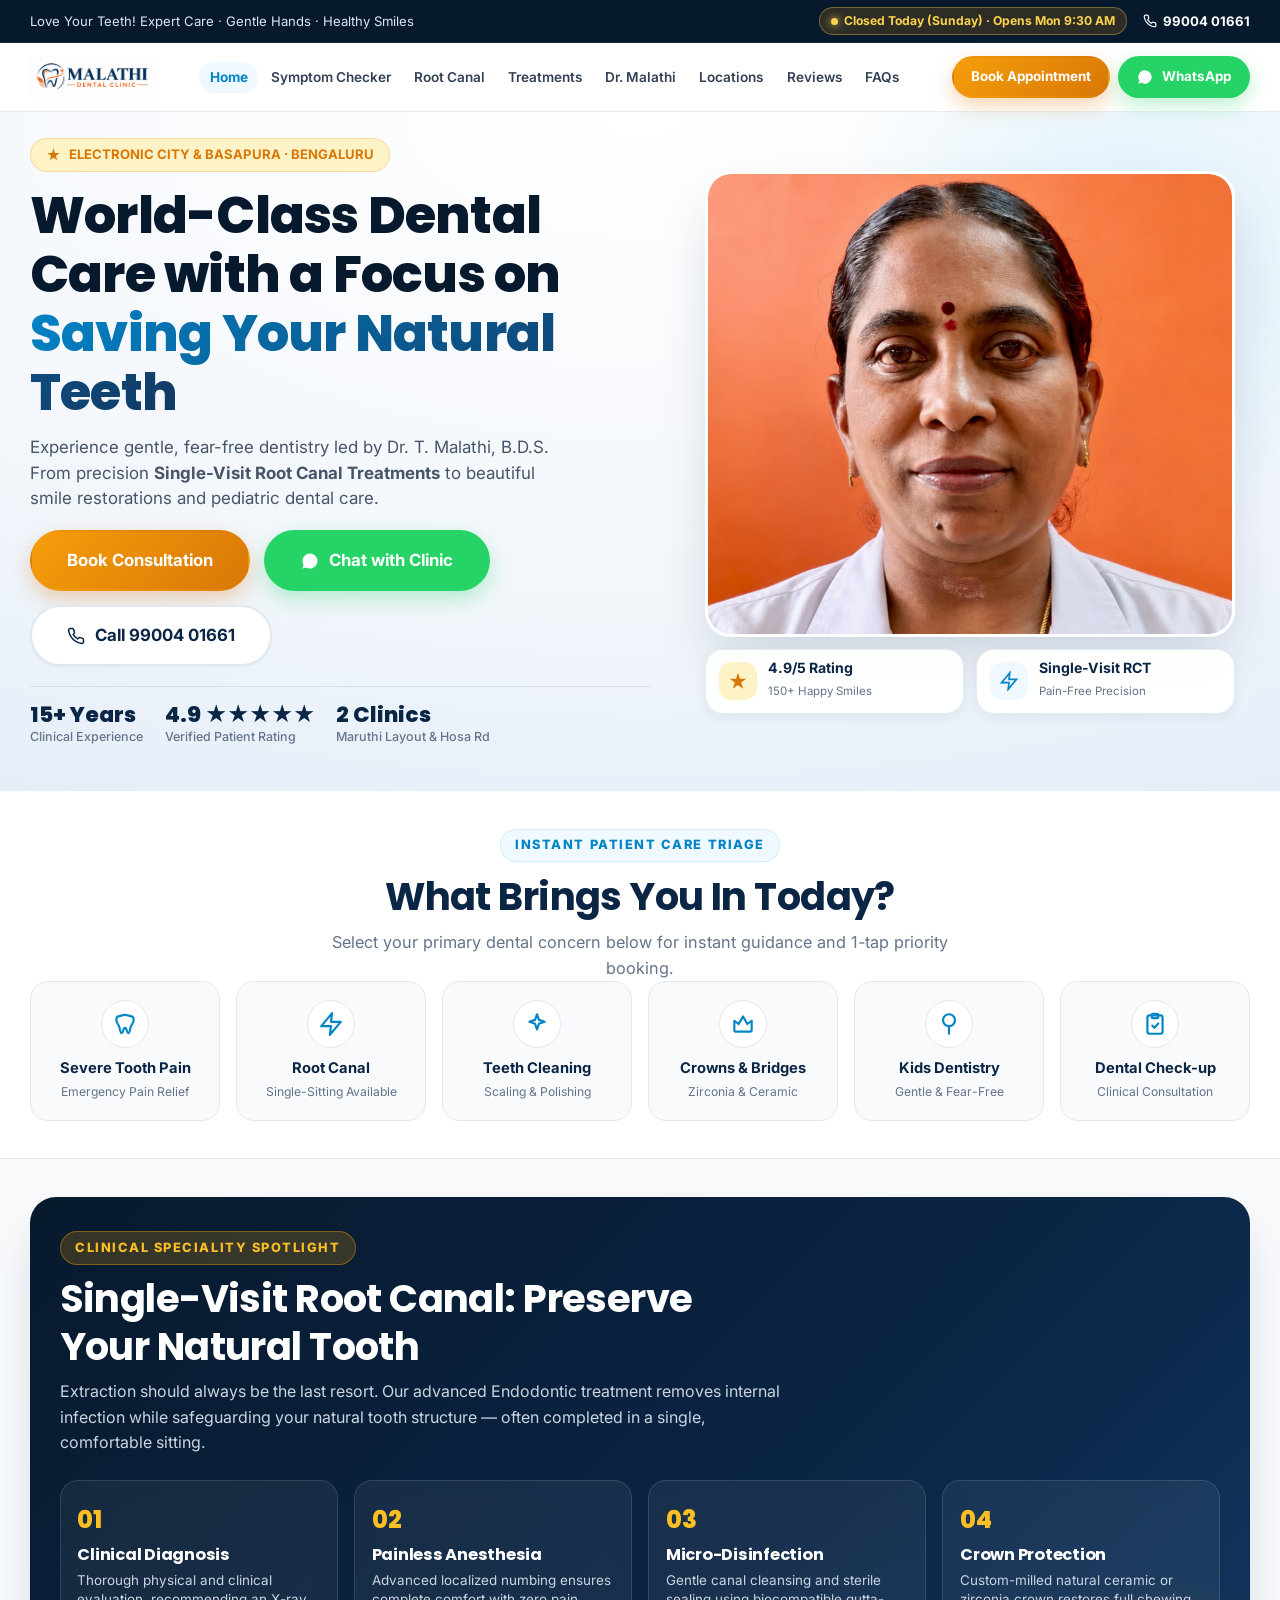
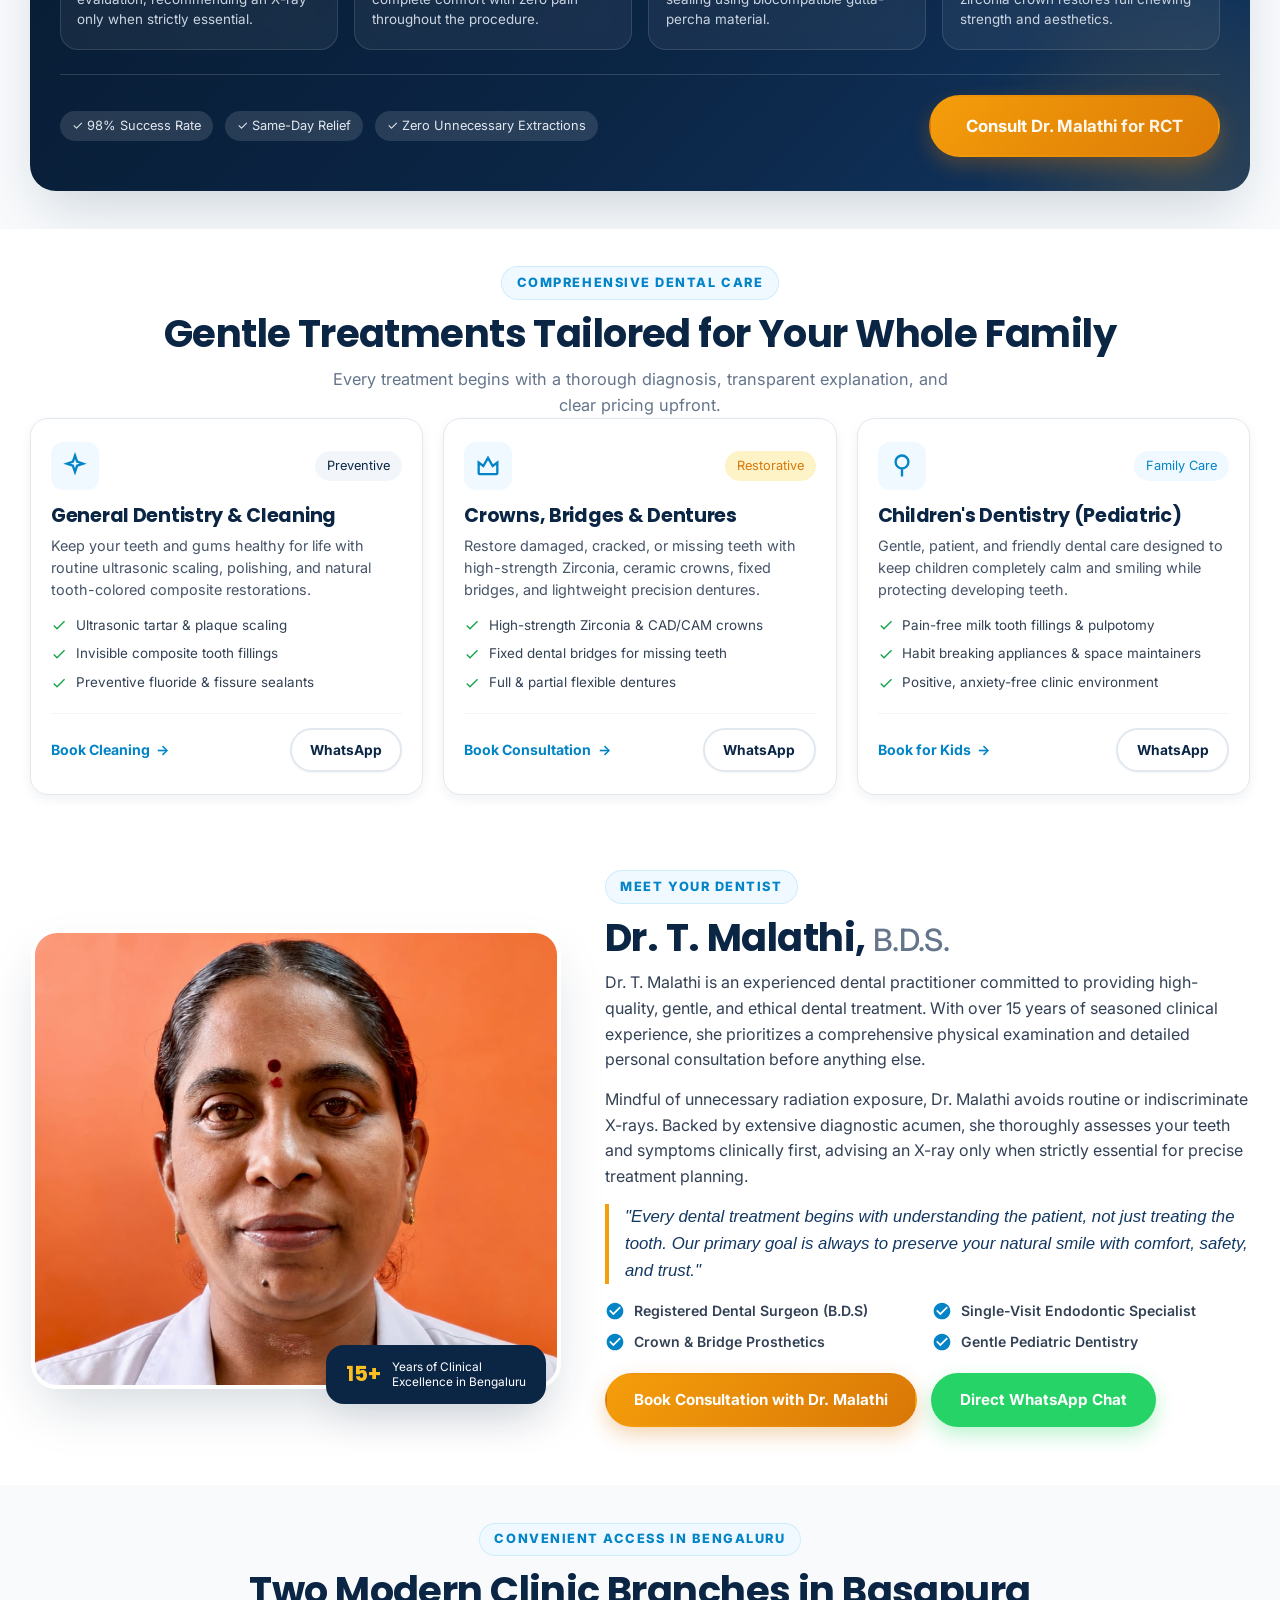
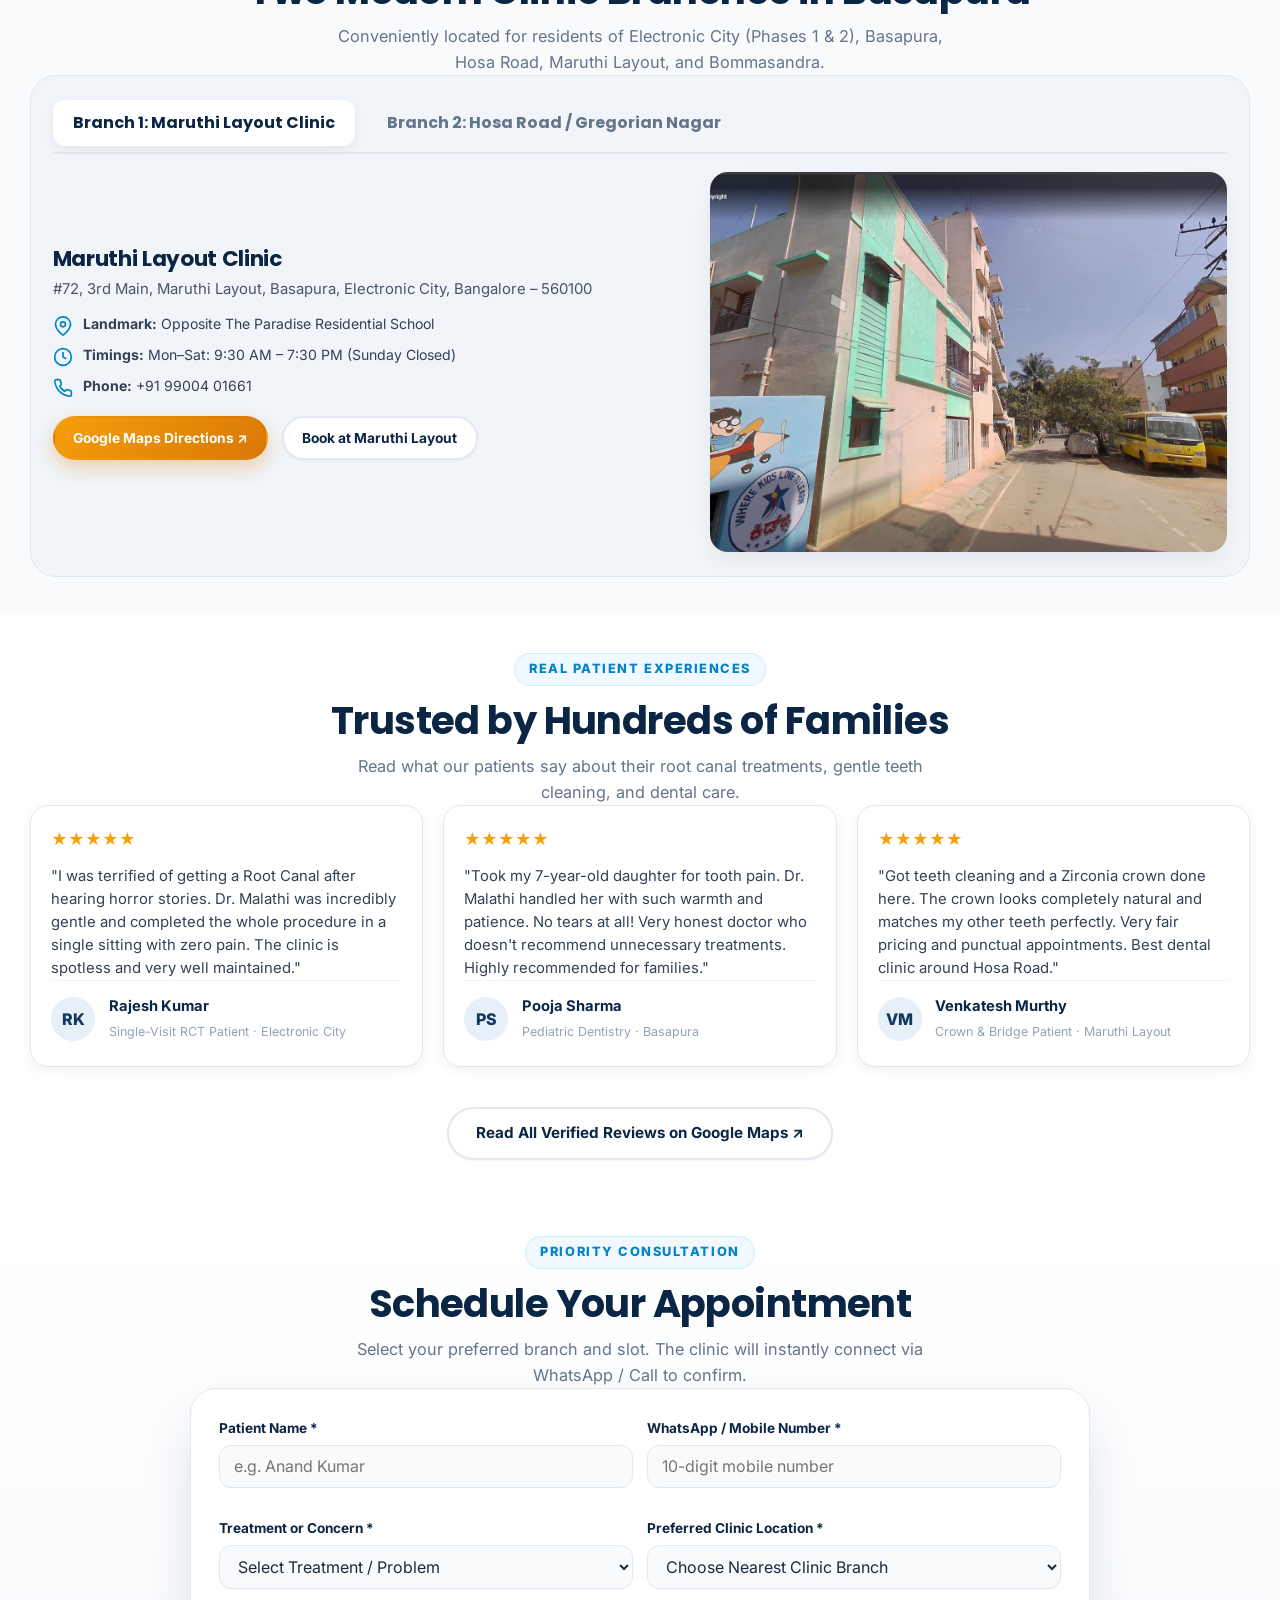
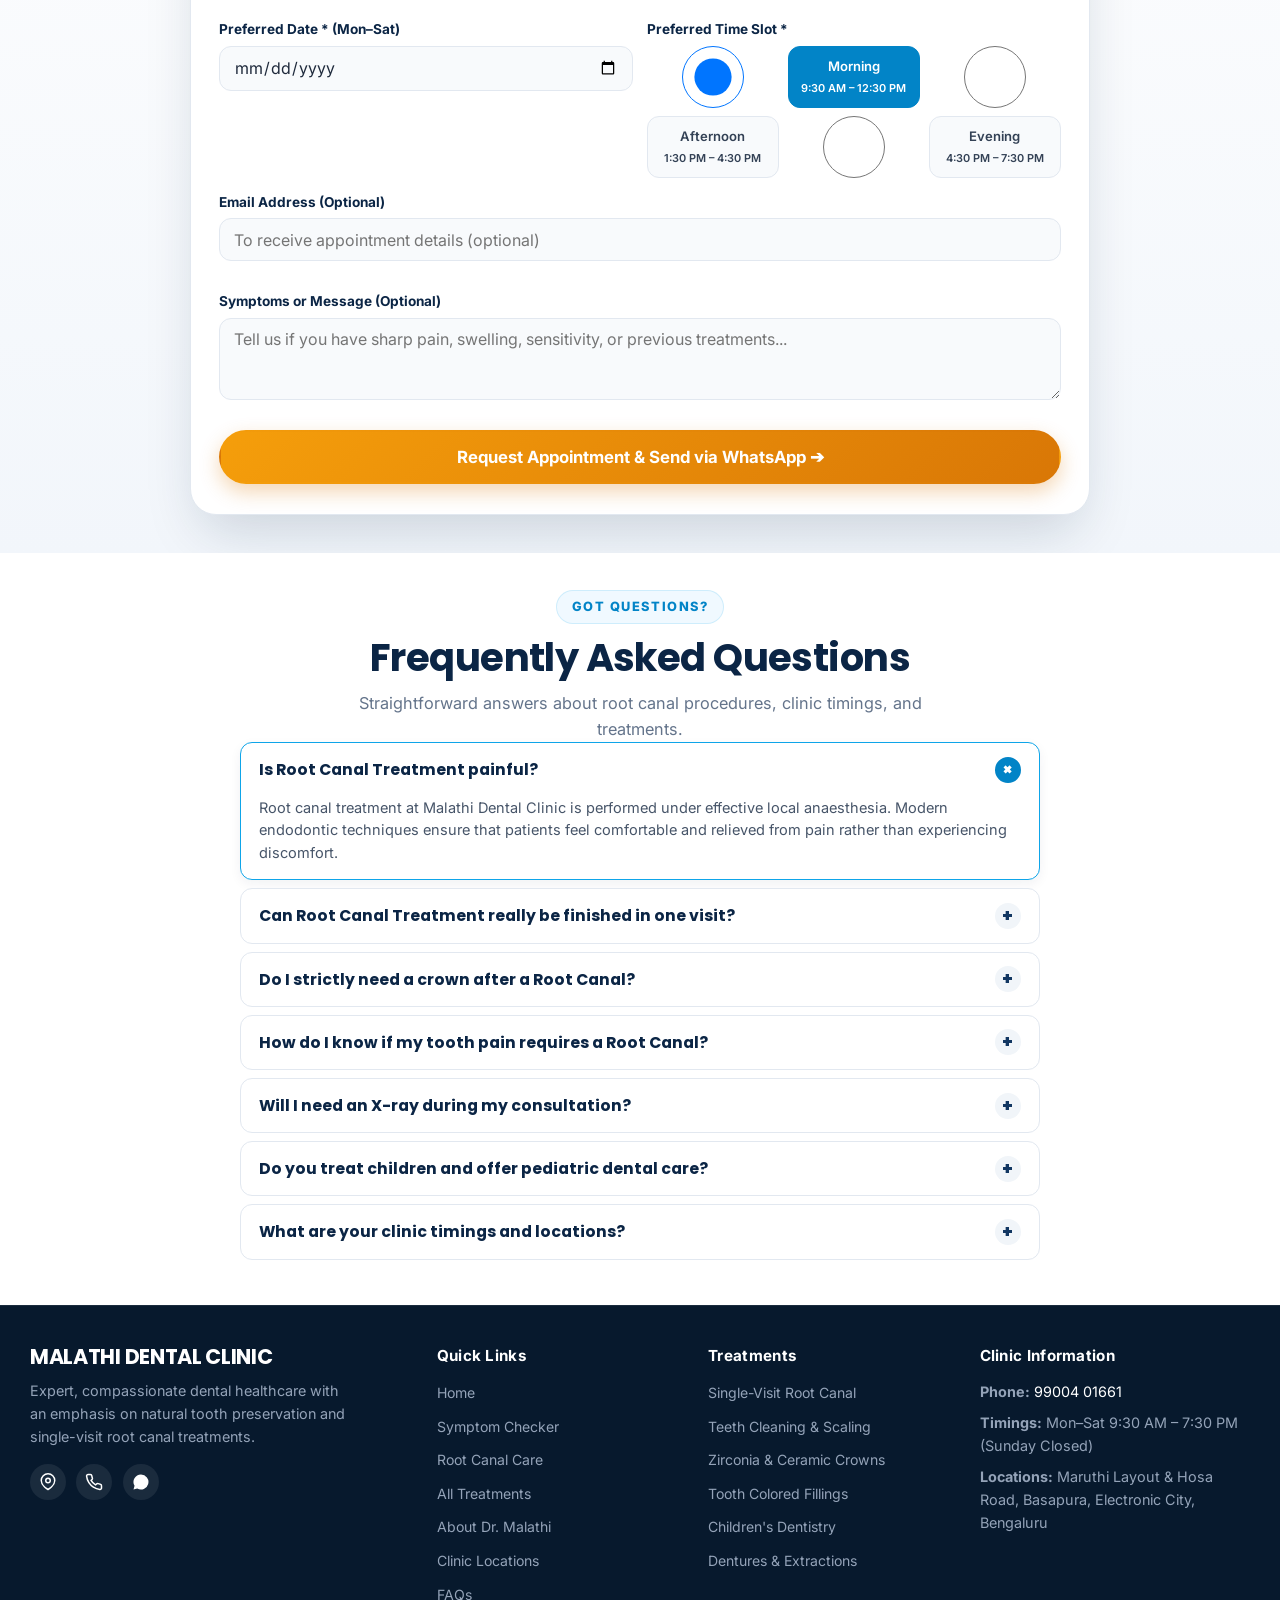
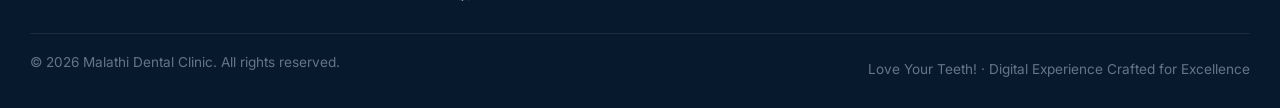
==== commit 20ff877d: "Fixed Allignemnt Issue" ====
--- a/index.html
+++ b/index.html
@@ -11,7 +11,7 @@
   </script>
 
   <meta charset="UTF-8" />
-  <meta name="viewport" content="width=device-width, initial-scale=1.0, maximum-scale=5.0" />
+  <meta name="viewport" content="width=device-width, initial-scale=1.0, maximum-scale=1.0, user-scalable=no" />
 
   <!-- Primary SEO Metadata -->
   <title>Malathi Dental Clinic — World-Class Dental Care & Root Canal Specialist | Electronic City & Basapura, Bengaluru</title>
@@ -147,7 +147,7 @@
       </div>
       <div class="topbar-right">
         <div id="live-status" class="live-status open">
-          <span class="status-dot"></span> Checking clinic hours…
+          <span class="status-dot"></span> <span class="status-long">Open Now</span><span class="status-short">Open</span> · Closes 7:30 PM
         </div>
         <a href="tel:+919900401661" data-call-link class="topbar-link" aria-label="Call clinic at 99004 01661">
           <svg viewBox="0 0 24 24" width="14" height="14" fill="none" stroke="currentColor" stroke-width="2" stroke-linecap="round" stroke-linejoin="round" aria-hidden="true"><path d="M22 16.92v3a2 2 0 0 1-2.18 2 19.79 19.79 0 0 1-8.63-3.07 19.5 19.5 0 0 1-6-6 19.79 19.79 0 0 1-3.07-8.67A2 2 0 0 1 4.11 2h3a2 2 0 0 1 2 1.72c.13.96.36 1.9.7 2.81a2 2 0 0 1-.45 2.11L8.09 9.91a16 16 0 0 0 6 6l1.27-1.27a2 2 0 0 1 2.11-.45c.91.34 1.85.57 2.81.7A2 2 0 0 1 22 16.92z"/></svg>
--- a/styles.css
+++ b/styles.css
@@ -78,6 +78,10 @@
   scroll-behavior: smooth;
   scroll-padding-top: calc(var(--header-h) + 24px);
   -webkit-text-size-adjust: 100%;
+  text-size-adjust: 100%;
+  overflow-x: hidden;
+  width: 100%;
+  touch-action: manipulation;
 }
 
 body {
@@ -88,6 +92,9 @@
   -webkit-font-smoothing: antialiased;
   -moz-osx-font-smoothing: grayscale;
   overflow-x: hidden;
+  width: 100%;
+  position: relative;
+  touch-action: manipulation;
 }
 
 img, svg {
@@ -301,7 +308,7 @@
 .topbar-right {
   display: flex;
   align-items: center;
-  gap: 1.25rem;
+  gap: 1rem;
 }
 .topbar-link {
   color: #ffffff;
@@ -309,6 +316,9 @@
   display: inline-flex;
   align-items: center;
   gap: 0.4rem;
+  white-space: nowrap;
+  flex-shrink: 0;
+  text-decoration: none;
 }
 .topbar-link:hover {
   color: var(--azure-400);
@@ -321,8 +331,16 @@
   gap: 0.4rem;
   font-size: 0.76rem;
   font-weight: 700;
-  padding: 0.2rem 0.75rem;
+  padding: 0.2rem 0.65rem;
   border-radius: var(--radius-full);
+  white-space: nowrap;
+  flex-shrink: 0;
+}
+.status-short {
+  display: none;
+}
+.status-long {
+  display: inline;
 }
 .live-status.open {
   background: rgba(34, 197, 94, 0.16);
@@ -1128,7 +1146,7 @@
 }
 .form-control {
   font-family: inherit;
-  font-size: 0.92rem;
+  font-size: 16px; /* 16px minimum prevents iOS Safari / Android auto-zoom on input focus */
   color: var(--slate-800);
   background: var(--slate-50);
   border: 1.5px solid var(--slate-200);
@@ -1431,6 +1449,11 @@
   .topbar-left {
     display: none;
   }
+  .topbar-right {
+    width: 100%;
+    justify-content: space-between;
+    gap: 0.75rem;
+  }
 }
 
 @media (max-width: 1100px) {
@@ -1508,6 +1531,11 @@
   }
   .form-grid-2 {
     grid-template-columns: 1fr;
+  }
+  .form-control,
+  select.form-control,
+  textarea.form-control {
+    font-size: 16px !important; /* Strict 16px mobile input zoom prevention */
   }
   .time-chips-group {
     grid-template-columns: 1fr;
@@ -1597,6 +1625,27 @@
   }
 }
 
+@media (max-width: 480px) {
+  .status-long {
+    display: none;
+  }
+  .status-short {
+    display: inline;
+  }
+  .topbar-inner {
+    padding: 0.35rem 0;
+  }
+  .live-status {
+    font-size: 0.72rem;
+    padding: 0.18rem 0.5rem;
+    gap: 0.35rem;
+  }
+  .topbar-link {
+    font-size: 0.78rem;
+    gap: 0.3rem;
+  }
+}
+
 @media (max-width: 380px) {
   .hero-badges-row {
     grid-template-columns: 1fr;
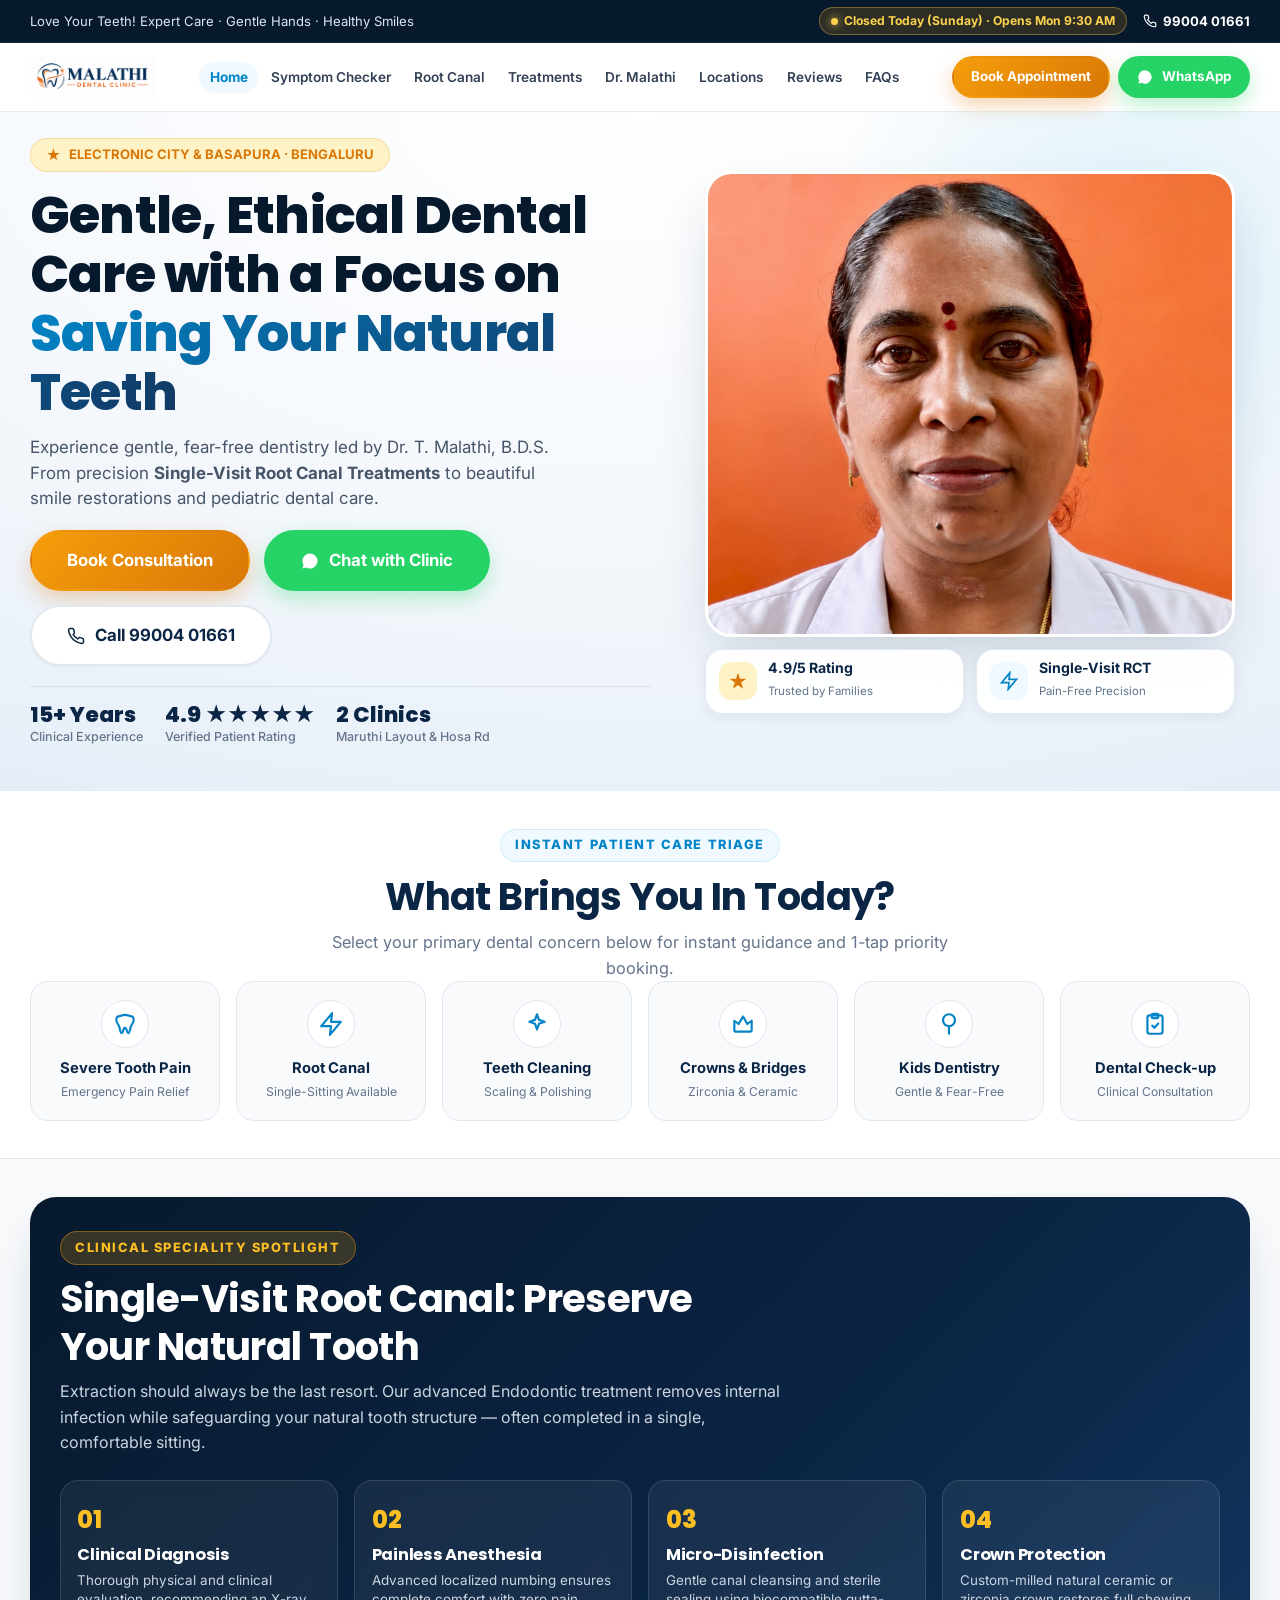
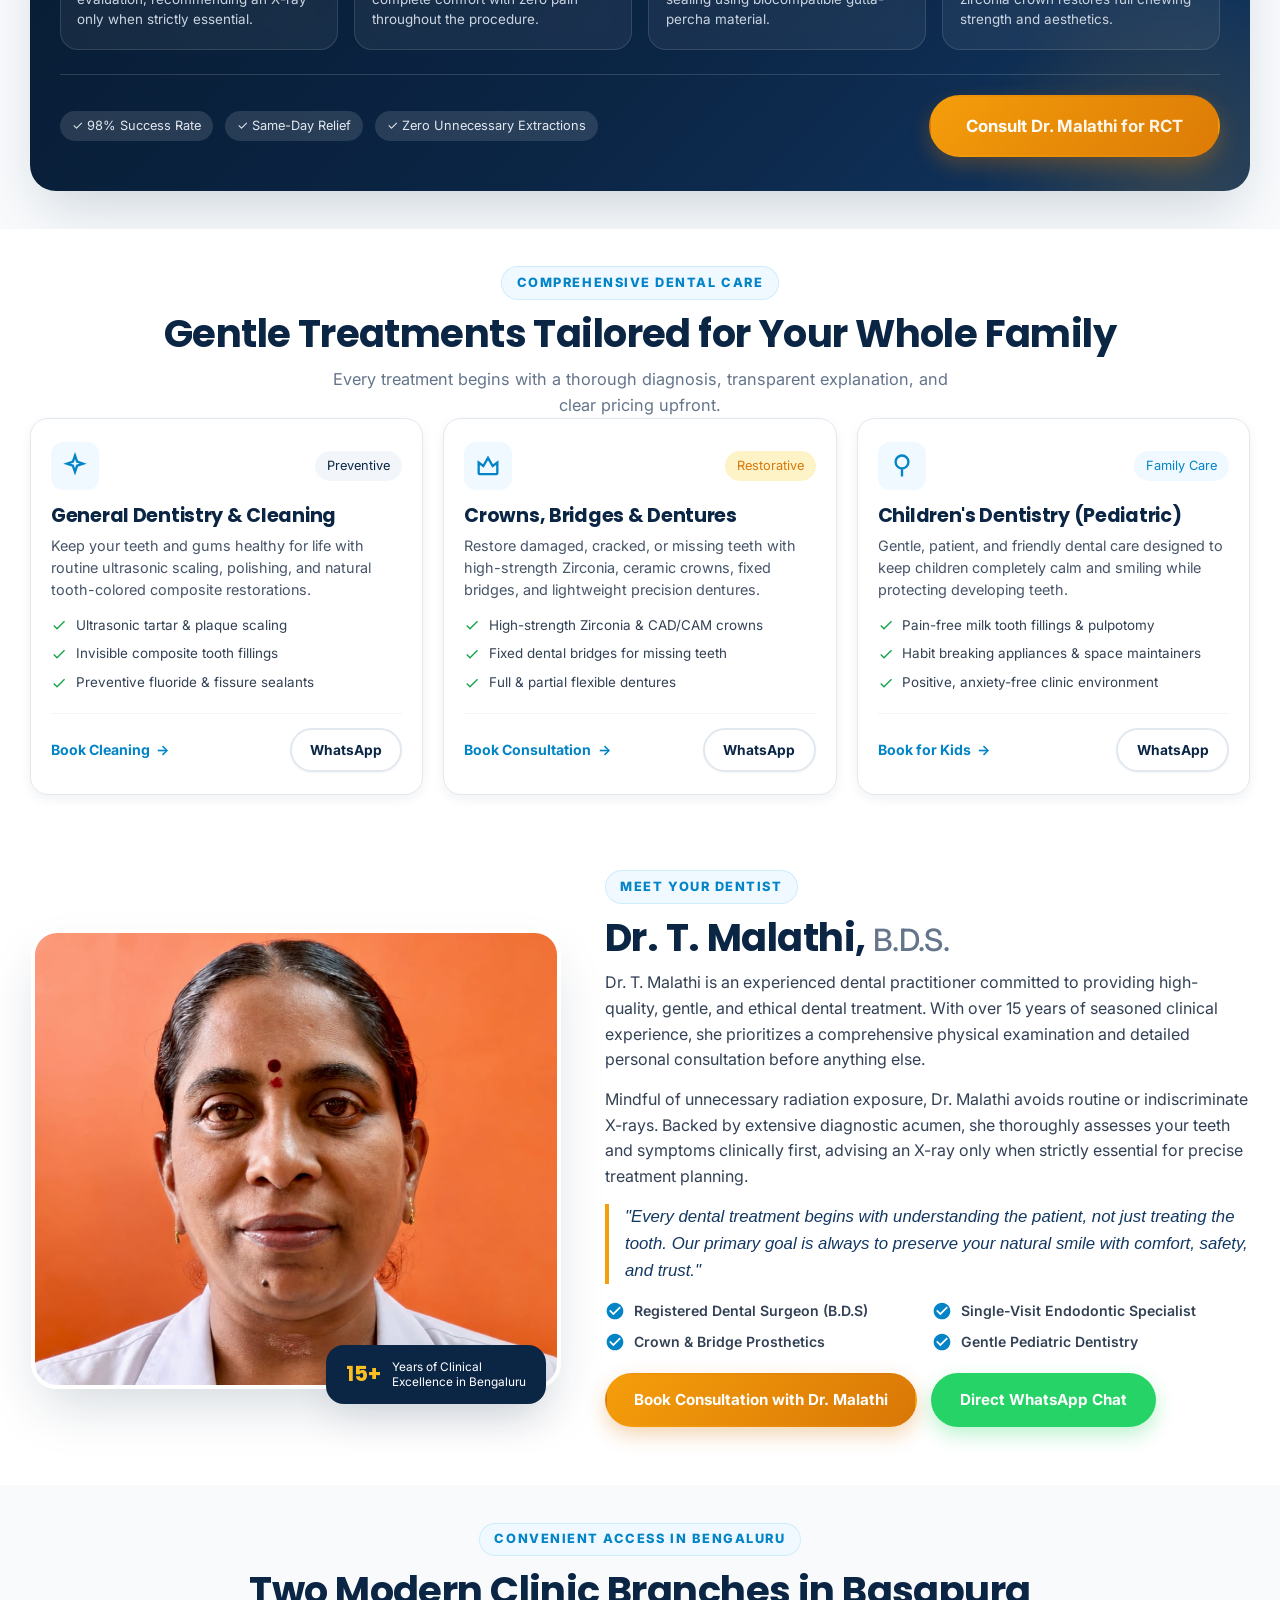
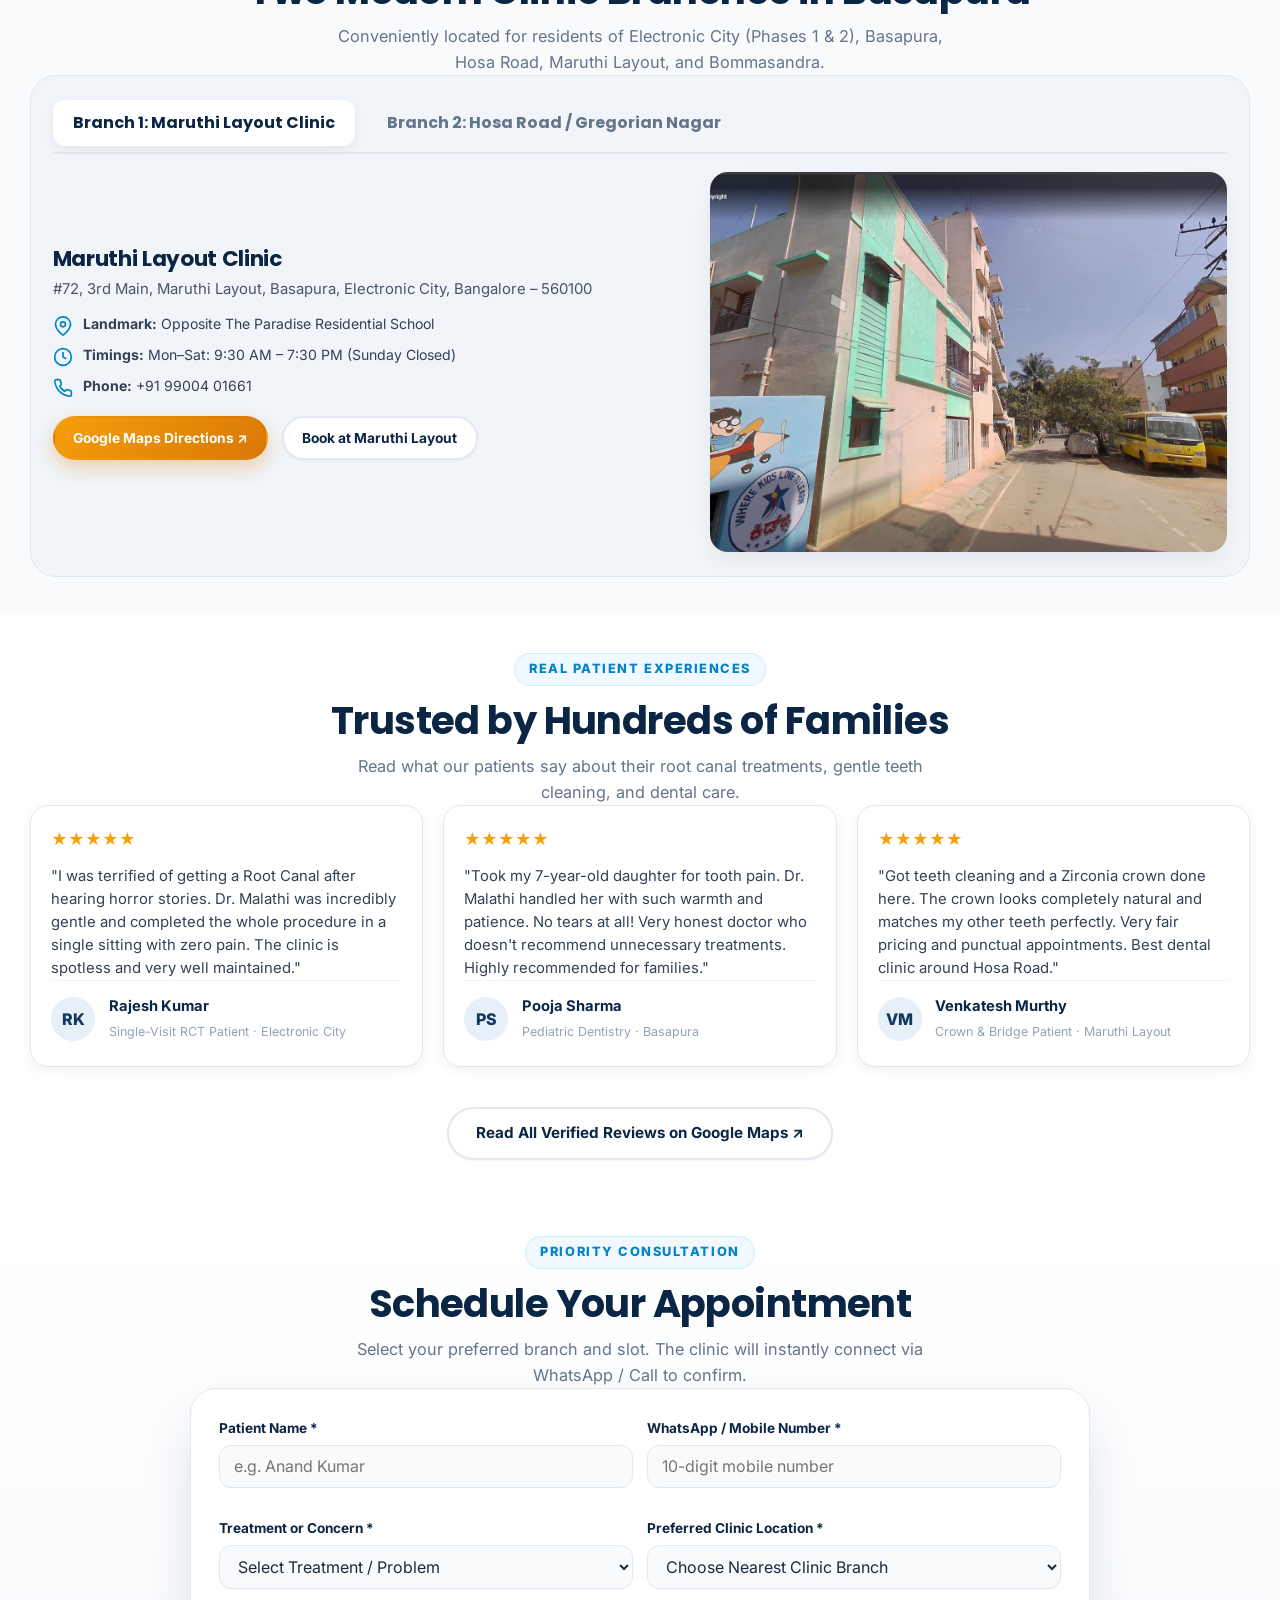
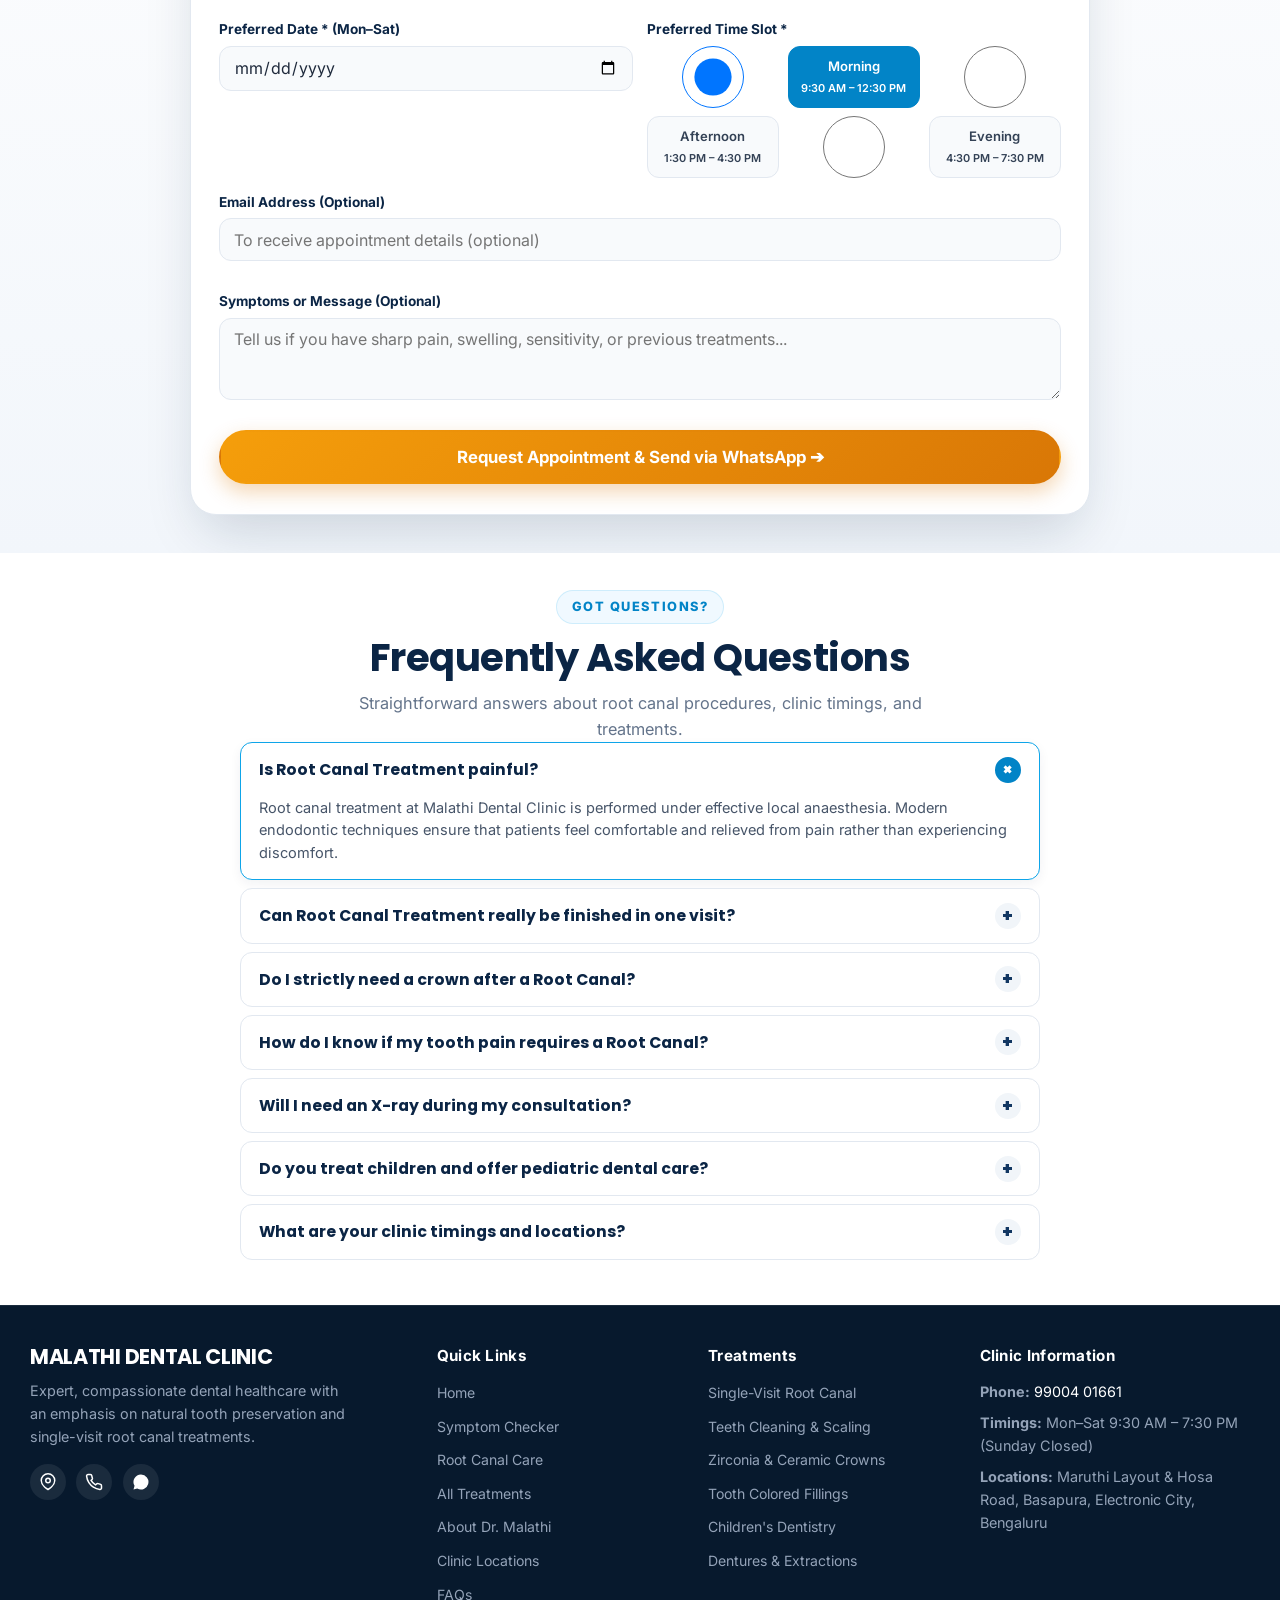
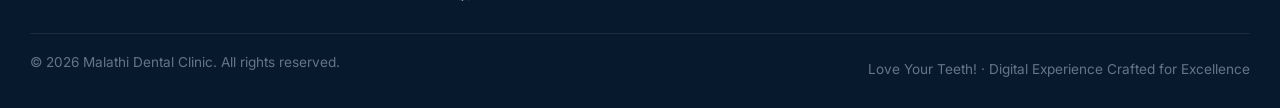
==== commit 23a72ae2: "Spelling check and fix" ====
--- a/index.html
+++ b/index.html
@@ -14,14 +14,14 @@
   <meta name="viewport" content="width=device-width, initial-scale=1.0, maximum-scale=1.0, user-scalable=no" />
 
   <!-- Primary SEO Metadata -->
-  <title>Malathi Dental Clinic — World-Class Dental Care & Root Canal Specialist | Electronic City & Basapura, Bengaluru</title>
+  <title>Malathi Dental Clinic, Electronic City & Basapura | Gentle & Ethical Dental Care</title>
   <meta name="description" content="Malathi Dental Clinic in Basapura & Electronic City, Bengaluru. Led by Dr. T. Malathi, B.D.S. Specializing in Single-Visit Root Canal Treatment, crowns, teeth cleaning, and gentle pediatric dentistry. Book online or call 99004 01661." />
   <meta name="theme-color" content="#0b2545" />
   <link rel="canonical" href="https://www.malathidental.com/" />
 
   <!-- Open Graph / Social Sharing -->
   <meta property="og:type" content="website" />
-  <meta property="og:title" content="Malathi Dental Clinic — Root Canal Specialist & Family Dentistry | Bengaluru" />
+  <meta property="og:title" content="Malathi Dental Clinic, Electronic City & Basapura | Gentle & Ethical Dental Care" />
   <meta property="og:description" content="Expert, gentle dental care in Electronic City & Basapura. Single-Visit Root Canal Treatment, crowns, fillings & kids care by Dr. T. Malathi, B.D.S." />
   <meta property="og:url" content="https://www.malathidental.com/" />
   <meta property="og:image" content="https://www.malathidental.com/images/doctor.jpg" />
@@ -204,7 +204,7 @@
             ELECTRONIC CITY & BASAPURA · BENGALURU
           </div>
           <h1 class="hero-title">
-            World-Class Dental Care with a Focus on <span class="text-gradient">Saving Your Natural Teeth</span>
+            Gentle, Ethical Dental Care with a Focus on <span class="text-gradient">Saving Your Natural Teeth</span>
           </h1>
           <p class="hero-subtitle">
             Experience gentle, fear-free dentistry led by Dr. T. Malathi, B.D.S. From precision <strong>Single-Visit Root Canal Treatments</strong> to beautiful smile restorations and pediatric dental care.
@@ -252,7 +252,7 @@
                 </div>
                 <div class="hero-badge-text">
                   <strong>4.9/5 Rating</strong>
-                  <span>150+ Happy Smiles</span>
+                  <span>Trusted by Families</span>
                 </div>
               </div>
 
--- a/styles.css
+++ b/styles.css
@@ -1,6 +1,6 @@
 /* ============================================================
-   MALATHI DENTAL CLINIC — World-Class Design System
-   Theme: Medical Trust & Luxury (Oceanic Navy, Sky Azure, Warm Amber)
+   MALATHI DENTAL CLINIC — Modern Medical Design System
+   Theme: Medical Trust & Gentle Care (Oceanic Navy, Sky Azure, Warm Amber)
    Zero Frameworks · 100% Native CSS · Mobile-First Optimized
    ============================================================ */
 
